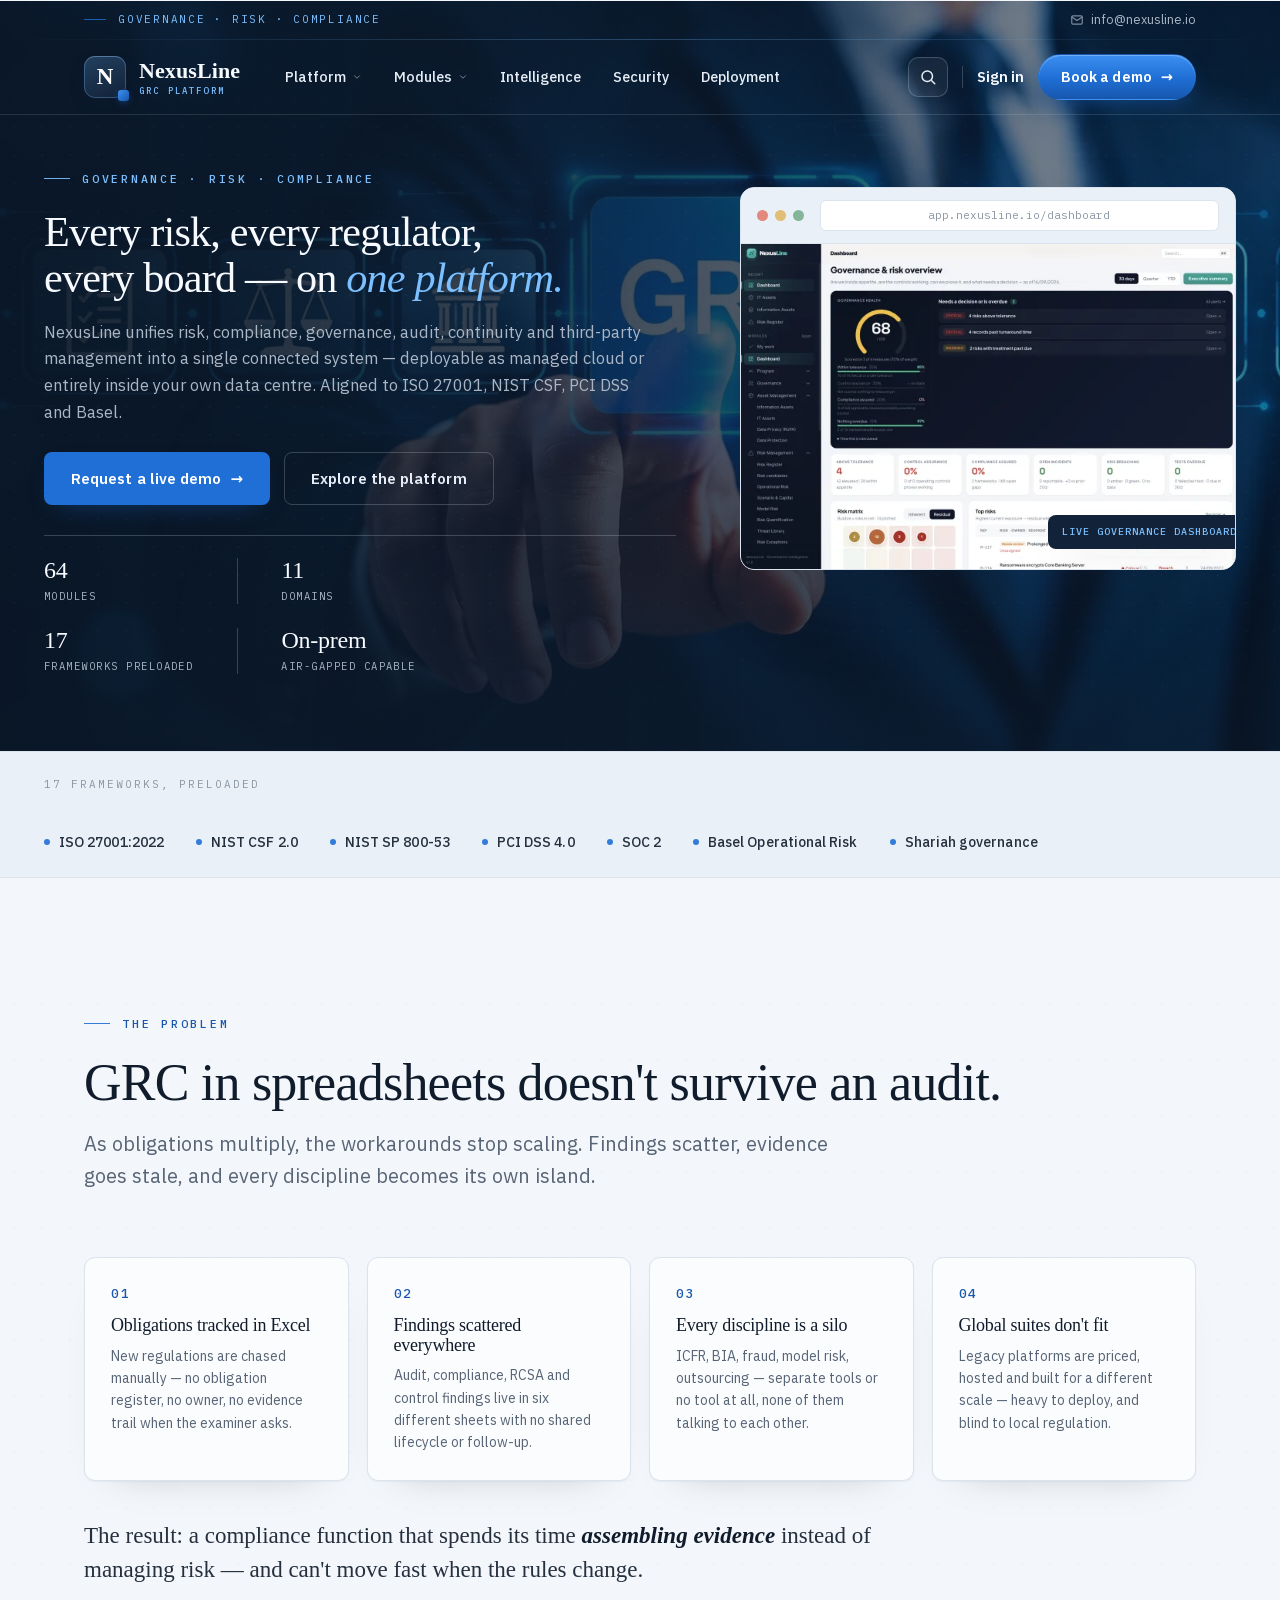
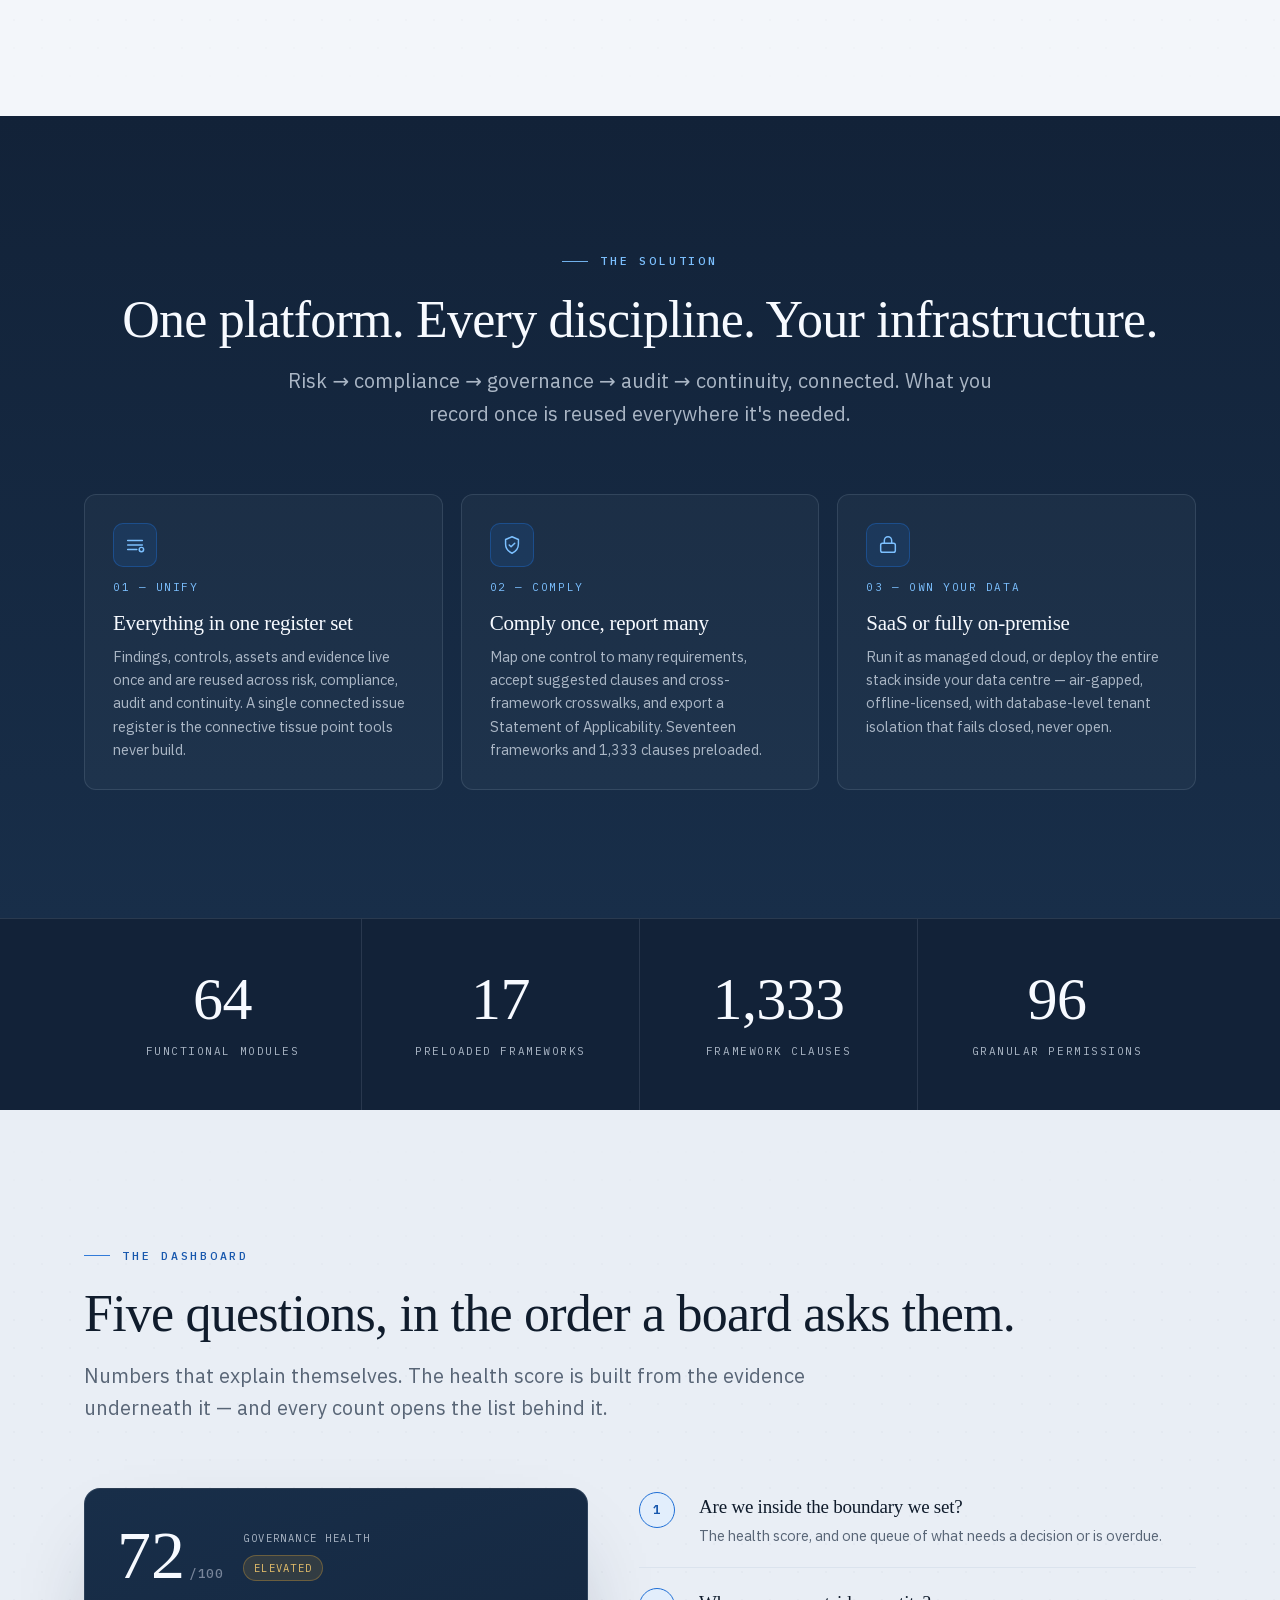
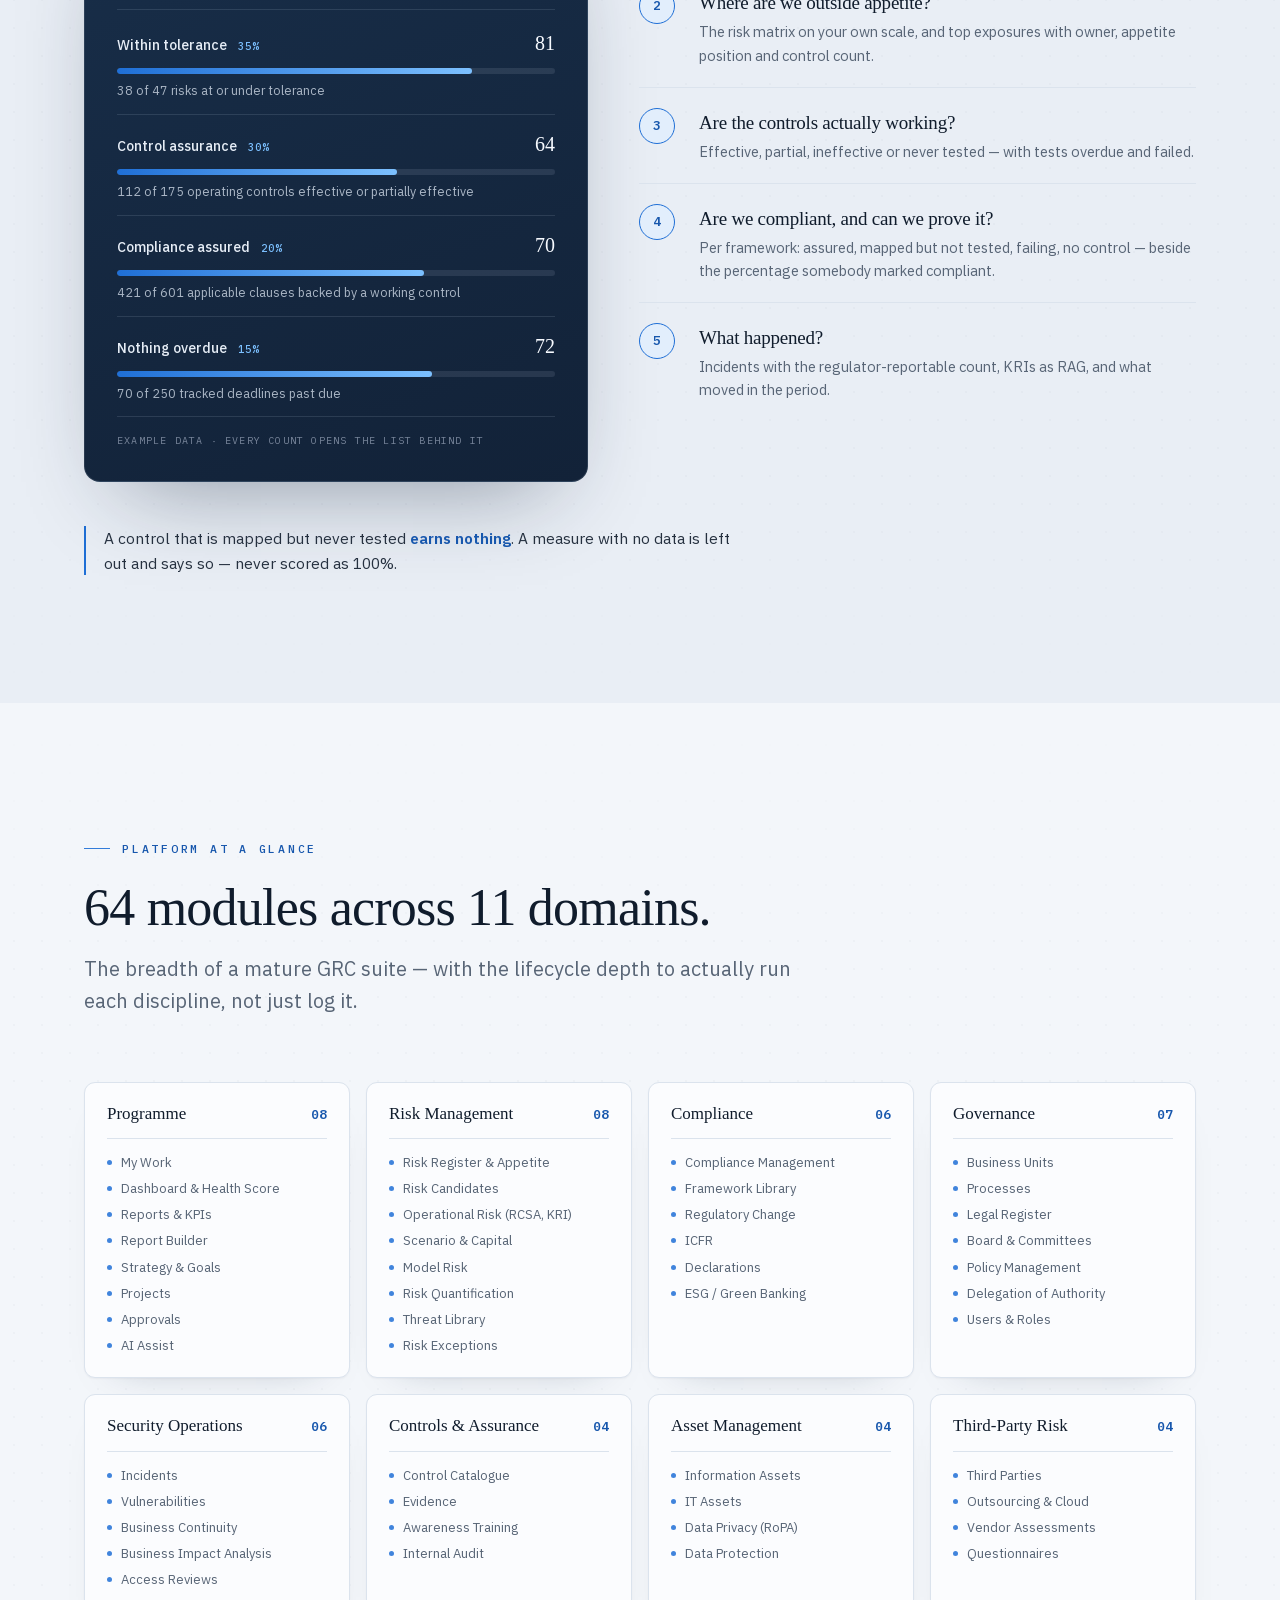
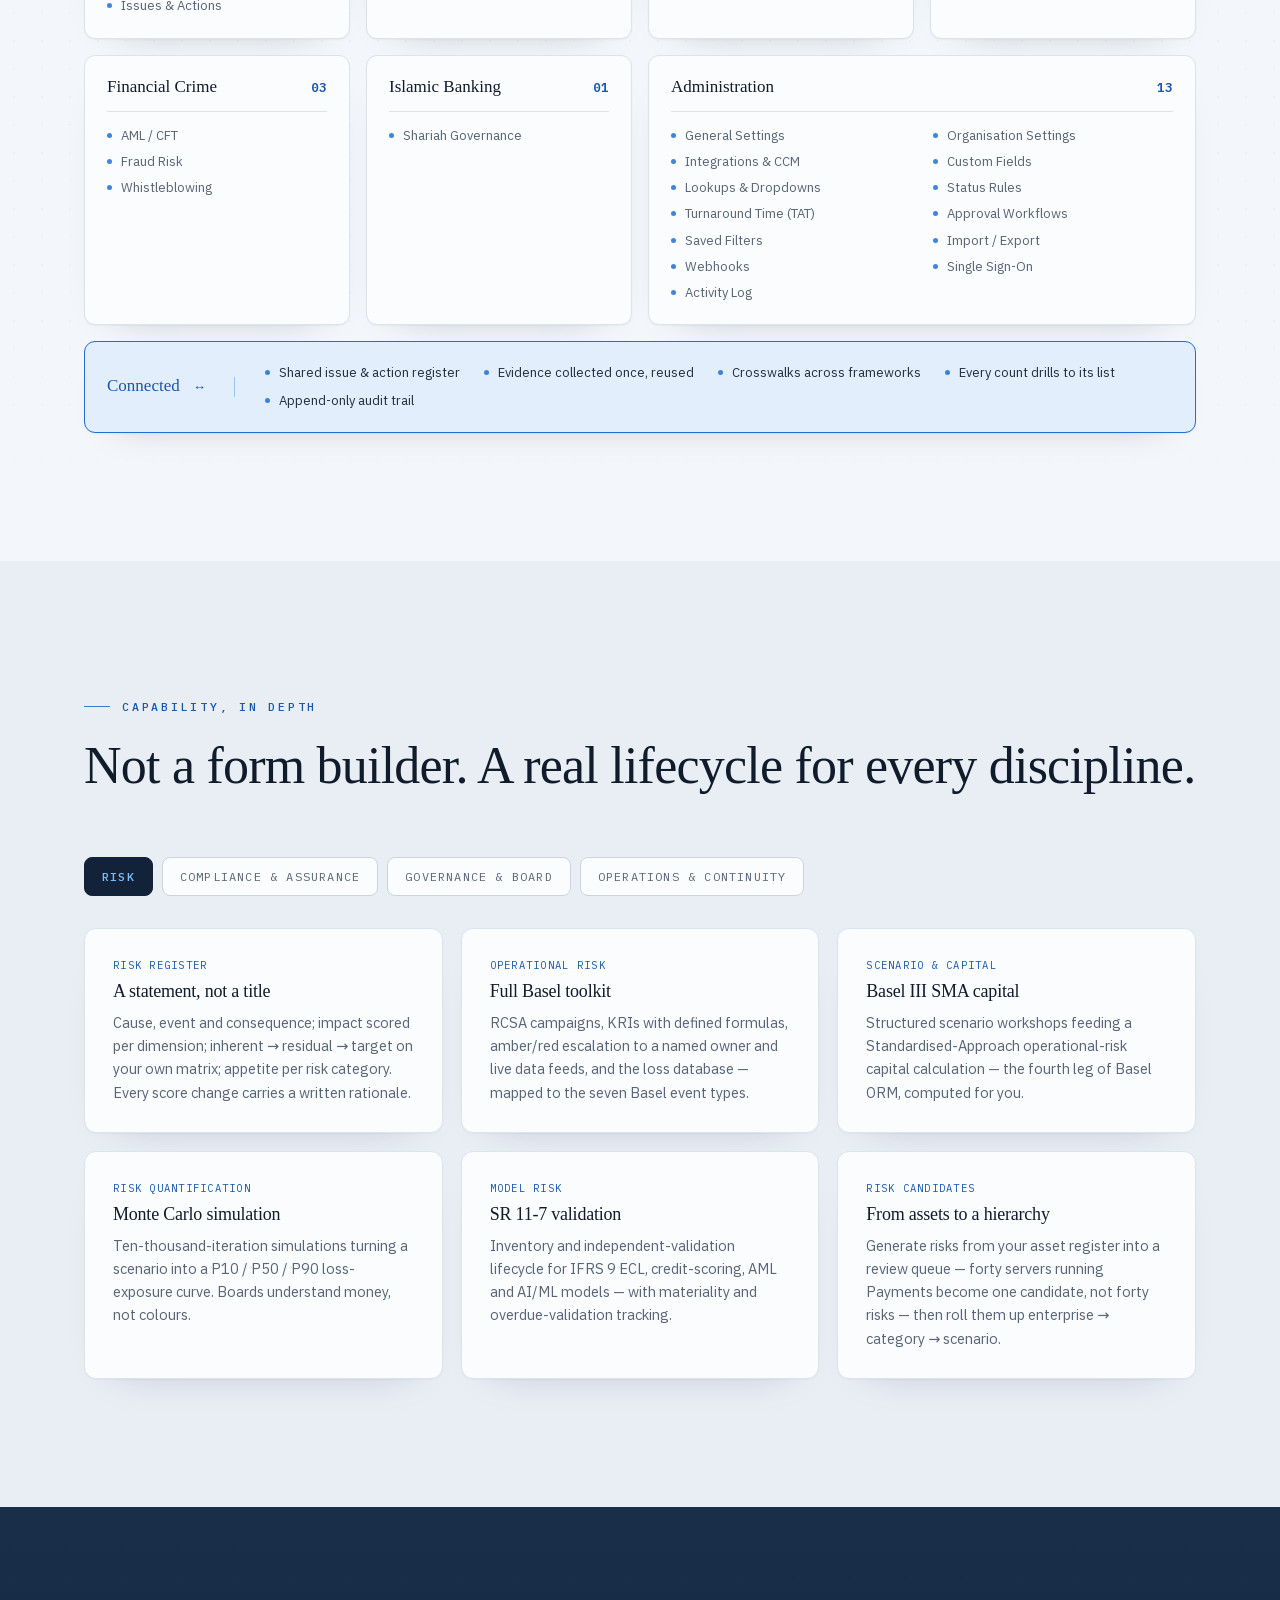
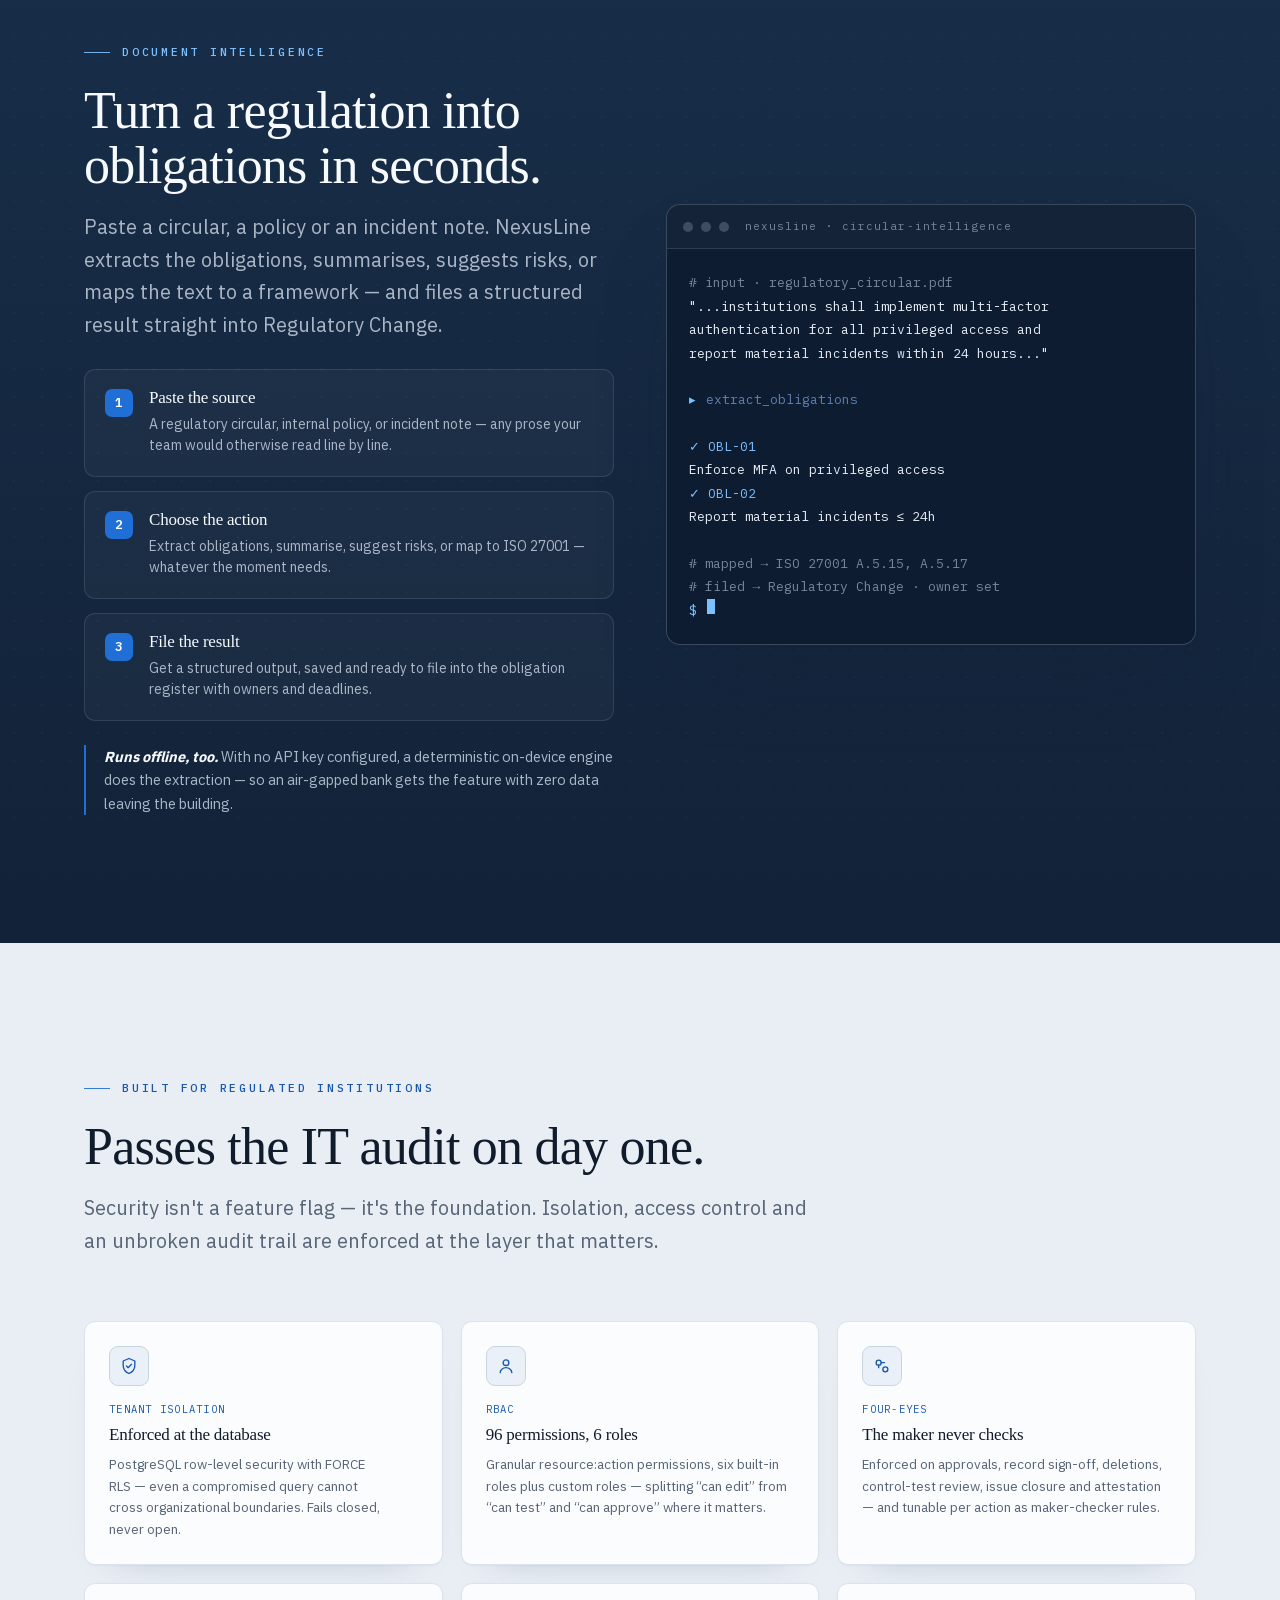
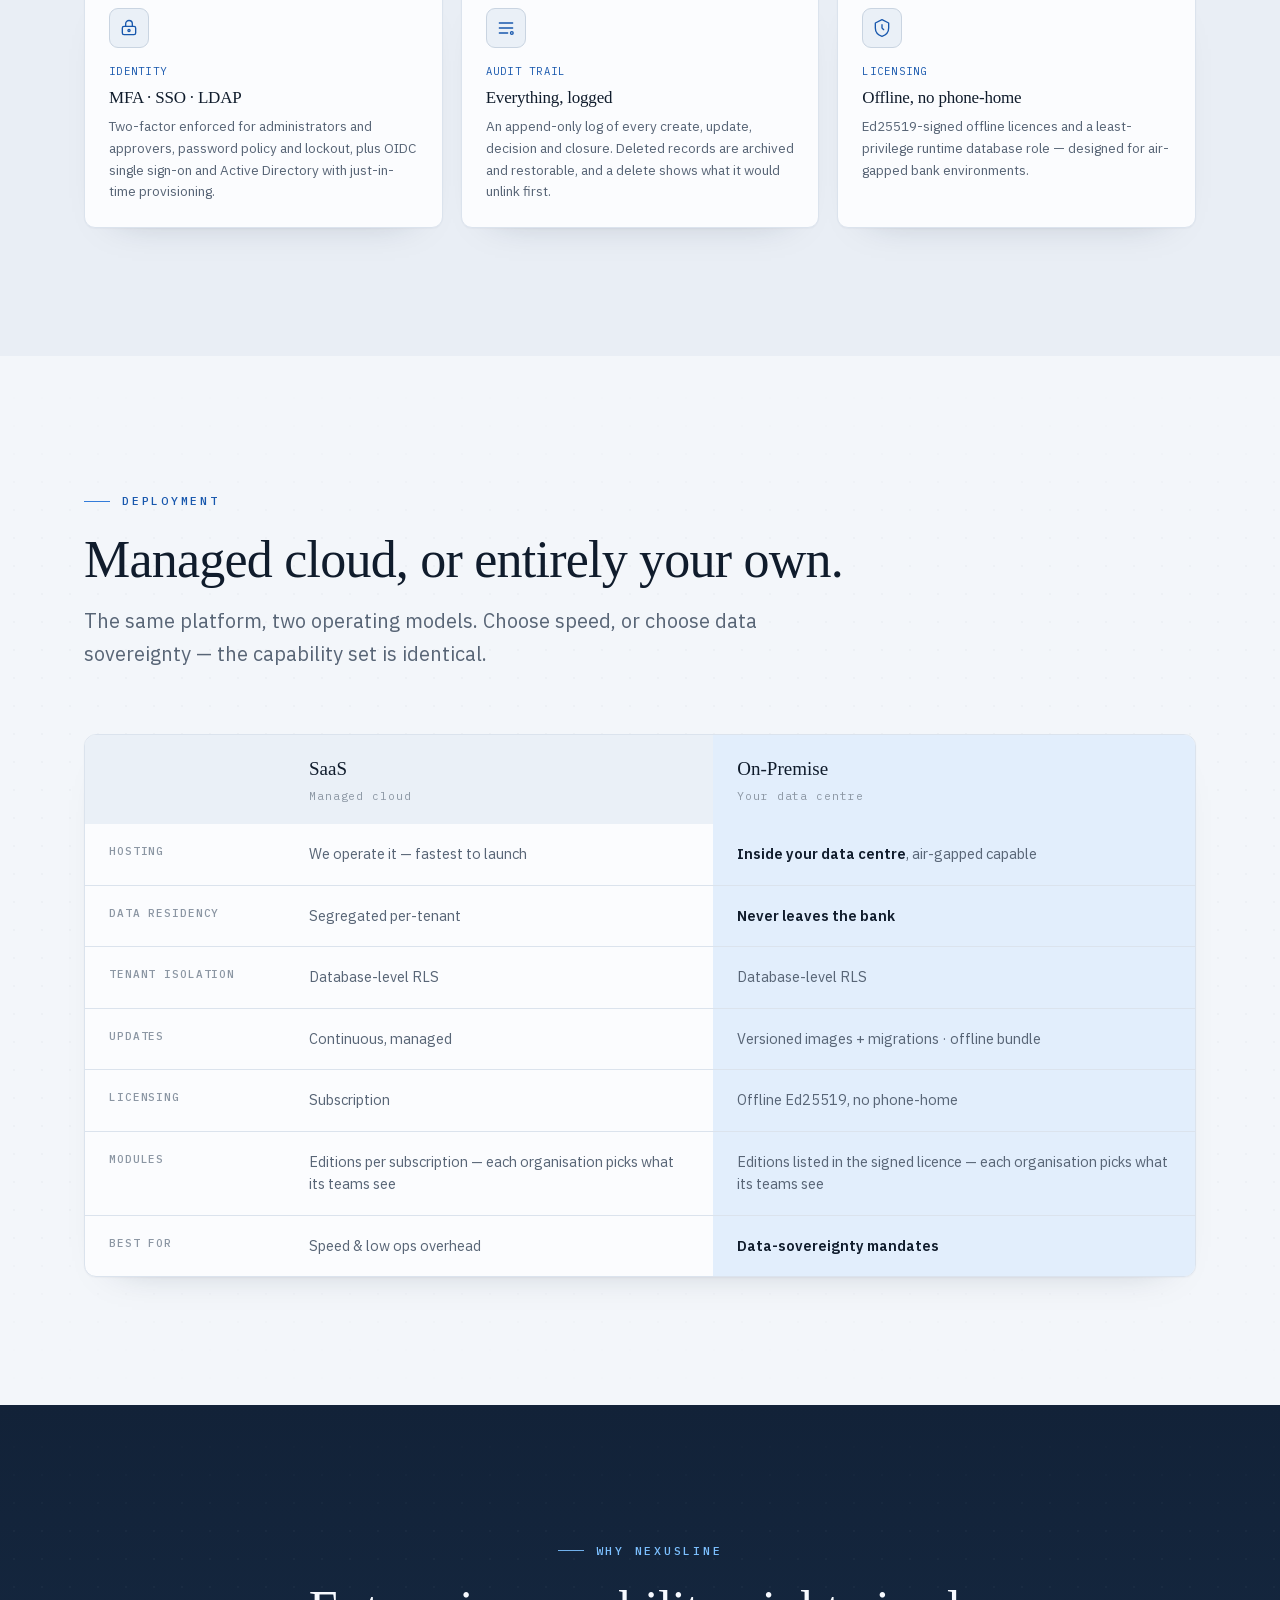
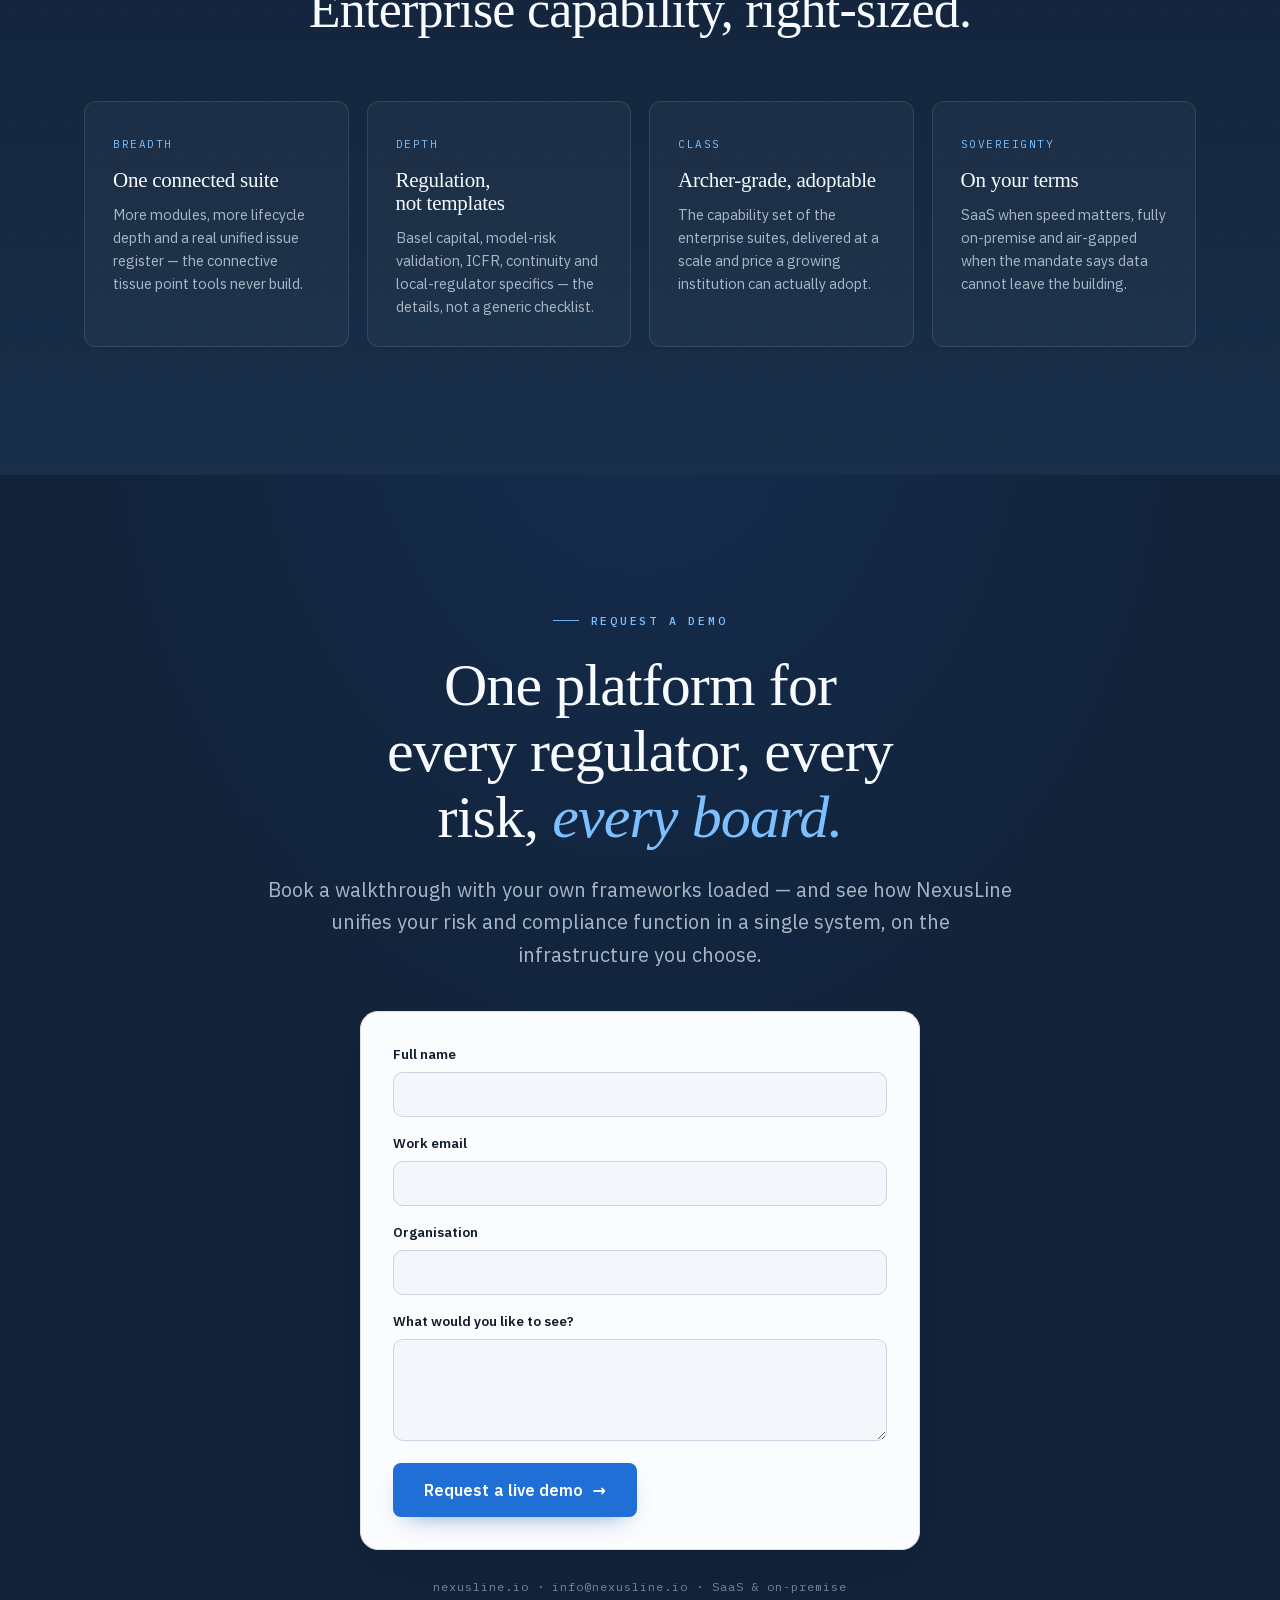
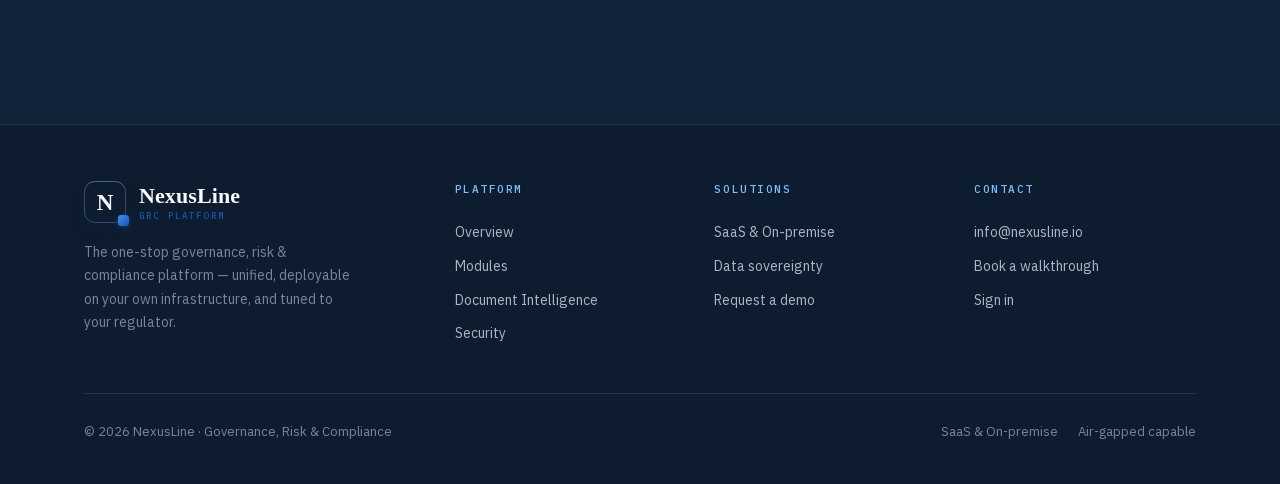
==== index.html @ 1fcc2ce3 "Performance: WebP hero images, eager-load the above-the-fold screenshot - dashboard screenshot: 640w" ====
<!DOCTYPE html>
<html lang="en">
<head>
  <meta charset="utf-8">
  <meta name="viewport" content="width=device-width, initial-scale=1">
  <title>NexusLine — Enterprise Governance, Risk & Compliance</title>
  <meta name="description" content="NexusLine unifies risk, compliance, governance, audit, continuity and third-party management in one connected system — managed cloud or fully on-premise.">
  <link rel="canonical" href="https://nexusline.io/">
  <meta name="robots" content="index, follow, max-image-preview:large">
  <meta name="theme-color" content="#122238">
  <meta name="author" content="NexusLine">

  <!-- Open Graph -->
  <meta property="og:type" content="website">
  <meta property="og:site_name" content="NexusLine">
  <meta property="og:title" content="NexusLine — Enterprise Governance, Risk & Compliance">
  <meta property="og:description" content="NexusLine unifies risk, compliance, governance, audit, continuity and third-party management in one connected system — managed cloud or fully on-premise.">
  <meta property="og:url" content="https://nexusline.io/">
  <meta property="og:image" content="https://nexusline.io/assets/img/og-image.jpg">
  <meta property="og:image:width" content="1200">
  <meta property="og:image:height" content="630">
  <meta property="og:image:type" content="image/jpeg">
  <meta property="og:image:alt" content="NexusLine governance &amp; risk dashboard">
  <meta property="og:locale" content="en">

  <!-- Twitter -->
  <meta name="twitter:card" content="summary_large_image">
  <meta name="twitter:title" content="NexusLine — Enterprise Governance, Risk & Compliance">
  <meta name="twitter:description" content="NexusLine unifies risk, compliance, governance, audit, continuity and third-party management in one connected system — managed cloud or fully on-premise.">
  <meta name="twitter:image" content="https://nexusline.io/assets/img/og-image.jpg">
  <meta name="twitter:image:alt" content="NexusLine governance &amp; risk dashboard">

  <!-- Icons / manifest -->
  <link rel="icon" href="/favicon.ico" sizes="32x32">
  <link rel="icon" href="/favicon.svg" type="image/svg+xml">
  <link rel="apple-touch-icon" href="/apple-touch-icon.png">
  <link rel="manifest" href="/site.webmanifest">

  <!-- Styles -->
  <link rel="stylesheet" href="/assets/css/fonts.css">
  <link rel="stylesheet" href="/assets/css/styles.css">

  <!-- Interactions -->
  <script src="/assets/js/main.js" defer></script>

  <script type="application/ld+json">
{
  "@context": "https://schema.org",
  "@graph": [
    {
      "@type": "Organization",
      "@id": "https://nexusline.io/#org",
      "name": "NexusLine",
      "url": "https://nexusline.io/",
      "email": "info@nexusline.io",
      "logo": "https://nexusline.io/assets/img/icon-512.png",
      "description": "Enterprise governance, risk & compliance platform — deployable as managed cloud or fully on-premise.",
      "areaServed": {
        "@type": "Country",
        "name": "Canada"
      },
      "contactPoint": {
        "@type": "ContactPoint",
        "email": "info@nexusline.io",
        "contactType": "sales"
      }
    },
    {
      "@type": "WebSite",
      "@id": "https://nexusline.io/#website",
      "url": "https://nexusline.io/",
      "name": "NexusLine",
      "publisher": {
        "@id": "https://nexusline.io/#org"
      },
      "inLanguage": "en"
    },
    {
      "@type": "WebPage",
      "@id": "https://nexusline.io/#webpage",
      "url": "https://nexusline.io/",
      "name": "NexusLine — Enterprise Governance, Risk & Compliance",
      "description": "NexusLine unifies risk, compliance, governance, audit, continuity and third-party management in one connected system — managed cloud or fully on-premise.",
      "isPartOf": {
        "@id": "https://nexusline.io/#website"
      },
      "inLanguage": "en"
    },
    {
      "@type": "BreadcrumbList",
      "itemListElement": [
        {
          "@type": "ListItem",
          "position": 1,
          "name": "Home",
          "item": "https://nexusline.io/"
        }
      ]
    },
    {
      "@type": "SoftwareApplication",
      "name": "NexusLine GRC Platform",
      "applicationCategory": "BusinessApplication",
      "operatingSystem": "Web, On-premise, Air-gapped",
      "description": "Unifies risk, compliance, governance, audit, continuity and third-party management. Aligned to ISO 27001, NIST CSF, PCI DSS, SOC 2 and Basel.",
      "publisher": {
        "@id": "https://nexusline.io/#org"
      }
    }
  ]
}
  </script>
</head>
<body data-page="" class="has-banner">
<a class="skip" href="#top">Skip to content</a>
  <!-- ==================== TOP UTILITY BAR ==================== -->
  <div class="topbar">
    <div class="wrap topbar-row">
      <span class="tb-tag">Governance · Risk · Compliance</span>
      <div class="tb-right">
        <a href="mailto:info@nexusline.io"><svg viewBox="0 0 24 24" fill="none" stroke="currentColor" stroke-width="2" aria-hidden="true"><rect x="3" y="5" width="18" height="14" rx="2"></rect><path d="M3 7l9 6 9-6" stroke-linecap="round" stroke-linejoin="round"></path></svg>info@nexusline.io</a>
      </div>
    </div>
  </div>

  <!-- ==================== PRIMARY NAV ==================== -->
  <header class="nav" id="nav">
    <div class="wrap nav-row">
      <a class="brand" href="/" aria-label="NexusLine — home">
        <span class="monogram" aria-hidden="true">N</span>
        <span class="wordmark">NexusLine<small>GRC PLATFORM</small></span>
      </a>
      <nav class="primary-nav" aria-label="Primary">
        <ul class="nav-links">
          <li class="nav-item">
            <a href="/platform">Platform <svg class="cr" viewBox="0 0 24 24" fill="none" stroke="currentColor" stroke-width="2.4" aria-hidden="true"><path d="M6 9l6 6 6-6" stroke-linecap="round" stroke-linejoin="round"></path></svg></a>
            <div class="nav-panel">
              <div class="panel-inner">
                <div class="panel-grid">
                  <a class="panel-link" href="/platform"><b>Platform overview</b><span>How risk, compliance, governance, audit &amp; continuity connect.</span></a>
                  <a class="panel-link" href="/modules"><b>64 modules</b><span>The full catalogue across eleven GRC domains.</span></a>
                  <a class="panel-link" href="/intelligence"><b>Document intelligence</b><span>Turn a regulation into mapped obligations in seconds.</span></a>
                  <a class="panel-link" href="/security"><b>Security &amp; audit</b><span>SSO, RBAC, append-only trail — passes day-one review.</span></a>
                </div>
                <div class="panel-foot">
                  <a href="/platform">Explore the full platform <span class="arr">&#8594;</span></a>
                  <span class="panel-note">11 Domains · 64 Modules</span>
                </div>
              </div>
            </div>
          </li>
          <li class="nav-item">
            <a href="/modules">Modules <svg class="cr" viewBox="0 0 24 24" fill="none" stroke="currentColor" stroke-width="2.4" aria-hidden="true"><path d="M6 9l6 6 6-6" stroke-linecap="round" stroke-linejoin="round"></path></svg></a>
            <div class="nav-panel">
              <div class="panel-inner">
                <div class="panel-grid">
                  <a class="panel-link" href="/modules#risk"><b>Risk</b><span>Register, operational, model risk, quantification.</span></a>
                  <a class="panel-link" href="/modules#compliance"><b>Compliance</b><span>Regulatory change, framework library, ICFR, declarations.</span></a>
                  <a class="panel-link" href="/modules#governance"><b>Governance</b><span>Policy, board &amp; committees, delegation of authority.</span></a>
                  <a class="panel-link" href="/modules#operations"><b>Security Operations</b><span>Incidents, vulnerabilities, continuity, impact analysis.</span></a>
                </div>
                <div class="panel-foot">
                  <a href="/modules">Browse all 64 modules <span class="arr">&#8594;</span></a>
                  <span class="panel-note">17 Frameworks preloaded</span>
                </div>
              </div>
            </div>
          </li>
          <li class="nav-item"><a href="/intelligence">Intelligence</a></li>
          <li class="nav-item"><a href="/security">Security</a></li>
          <li class="nav-item"><a href="/deployment">Deployment</a></li>
        </ul>
      </nav>
      <div class="nav-cta">
        <a class="nav-search" href="https://app.nexusline.io" aria-label="Sign in to the app"><svg viewBox="0 0 24 24" fill="none" stroke="currentColor" stroke-width="2" aria-hidden="true"><circle cx="11" cy="11" r="7"></circle><path d="M21 21l-4-4" stroke-linecap="round"></path></svg></a>
        <span class="nav-divider" aria-hidden="true"></span>
        <a class="nav-signin" href="https://app.nexusline.io">Sign in</a>
        <a class="btn btn-primary" href="/contact">Book a demo <span class="arr">&#8594;</span></a>
      </div>
      <button class="menu-btn" id="menuBtn" aria-label="Open menu" aria-expanded="false">
        <svg viewBox="0 0 24 24" fill="none" stroke="currentColor" stroke-width="2" aria-hidden="true"><path d="M4 7h16M4 12h16M4 17h16" stroke-linecap="round"></path></svg>
      </button>
    </div>
    <div class="mobile-menu" id="mobileMenu">
      <a href="/platform">Platform</a>
      <a href="/modules">Modules</a>
      <a href="/intelligence">Intelligence</a>
      <a href="/security">Security</a>
      <a href="/deployment">Deployment</a>
      <a href="https://app.nexusline.io">Sign in</a>
      <a class="btn btn-primary" href="/contact">Book a demo</a>
    </div>
  </header>
<main id="top">

<!-- ======================================================= HERO -->
<section class="hero hero-banner dark grain">
  <div class="wrap hero-inner">
    <div class="hero-grid">
      <div class="hero-copy">
        <span class="eyebrow reveal">Governance · Risk · Compliance</span>
        <h1 class="reveal d1">Every risk, every regulator, every board — on <span class="hl">one platform.</span></h1>
        <p class="lede reveal d2">NexusLine unifies risk, compliance, governance, audit, continuity and third-party management into a single connected system — deployable as managed cloud or entirely inside your own data centre. Aligned to ISO&nbsp;27001, NIST&nbsp;CSF, PCI&nbsp;DSS and Basel.</p>
        <div class="hero-cta reveal d3">
          <a class="btn btn-primary btn-lg" href="#demo">Request a live demo <span class="arr">→</span></a>
          <a class="btn btn-ghost btn-lg" href="#platform">Explore the platform</a>
        </div>
        <div class="hero-meta reveal d4">
          <div class="m"><b class="tnum">64</b><span>Modules</span></div>
          <div class="m"><b class="tnum">11</b><span>Domains</span></div>
          <div class="m"><b class="tnum">17</b><span>Frameworks preloaded</span></div>
          <div class="m"><b>On-prem</b><span>Air-gapped capable</span></div>
        </div>
      </div>

      <div class="hero-viz reveal d2">
        <div class="browser">
          <div class="browser-bar">
            <div class="browser-dots"><i></i><i></i><i></i></div>
            <div class="browser-url">app.nexusline.io/dashboard</div>
          </div>
          <picture>
            <source type="image/webp" srcset="/assets/img/dashboard-preview-640.webp 640w, /assets/img/dashboard-preview-1280.webp 1280w" sizes="(max-width: 1040px) min(520px, 100vw - 40px), 520px">
            <img class="browser-shot" src="/assets/img/dashboard-preview.png" alt="NexusLine governance &amp; risk dashboard — health score, needs-your-attention queue, risk matrix and compliance" width="2516" height="1652" fetchpriority="high" decoding="async">
          </picture>
          <span class="browser-badge">Live governance dashboard</span>
        </div>
      </div>
    </div>
  </div>
</section>

<!-- trust strip -->
<div class="trust">
  <div class="wrap trust-inner">
    <span class="trust-label">17 frameworks, preloaded</span>
    <div class="trust-items">
      <span>ISO 27001:2022</span>
      <span>NIST CSF 2.0</span>
      <span>NIST SP 800-53</span>
      <span>PCI DSS 4.0</span>
      <span>SOC 2</span>
      <span>Basel Operational Risk</span>
      <span>Shariah governance</span>
    </div>
  </div>
</div>

<!-- ======================================================= PROBLEM -->
<section class="sec-pad grain" id="problem">
  <div class="wrap">
    <div class="sec-head reveal">
      <span class="eyebrow">The problem</span>
      <h2 class="h-sec">GRC in spreadsheets doesn't survive an audit.</h2>
      <p class="lede" style="margin-top:18px;">As obligations multiply, the workarounds stop scaling. Findings scatter, evidence goes stale, and every discipline becomes its own island.</p>
    </div>
    <div class="grid g-4">
      <div class="prob-card reveal">
        <div class="n">01</div>
        <h3>Obligations tracked in Excel</h3>
        <p>New regulations are chased manually — no obligation register, no owner, no evidence trail when the examiner asks.</p>
      </div>
      <div class="prob-card reveal d1">
        <div class="n">02</div>
        <h3>Findings scattered everywhere</h3>
        <p>Audit, compliance, RCSA and control findings live in six different sheets with no shared lifecycle or follow-up.</p>
      </div>
      <div class="prob-card reveal d2">
        <div class="n">03</div>
        <h3>Every discipline is a silo</h3>
        <p>ICFR, BIA, fraud, model risk, outsourcing — separate tools or no tool at all, none of them talking to each other.</p>
      </div>
      <div class="prob-card reveal d3">
        <div class="n">04</div>
        <h3>Global suites don't fit</h3>
        <p>Legacy platforms are priced, hosted and built for a different scale — heavy to deploy, and blind to local regulation.</p>
      </div>
    </div>
    <p class="prob-foot reveal">The result: a compliance function that spends its time <b>assembling evidence</b> instead of managing risk — and can't move fast when the rules change.</p>
  </div>
</section>

<!-- ======================================================= SOLUTION (dark) -->
<section class="sec-pad dark" id="solution" style="background:linear-gradient(180deg, var(--ink), var(--ink-2));">
  <div class="wrap">
    <div class="sec-head center reveal">
      <span class="eyebrow center">The solution</span>
      <h2 class="h-sec">One platform. Every discipline. Your infrastructure.</h2>
      <p class="lede" style="margin-top:18px;">Risk → compliance → governance → audit → continuity, connected. What you record once is reused everywhere it's needed.</p>
    </div>
    <div class="grid g-3">
      <div class="card reveal">
        <div class="ico"><svg viewBox="0 0 24 24"><path d="M4 7h16M4 12h16M4 17h10" stroke-linecap="round"></path><circle cx="19" cy="17" r="2.4"></circle></svg></div>
        <span class="cnum">01 — UNIFY</span>
        <h3 class="lg">Everything in one register set</h3>
        <p>Findings, controls, assets and evidence live once and are reused across risk, compliance, audit and continuity. A single connected issue register is the connective tissue point tools never build.</p>
      </div>
      <div class="card reveal d1">
        <div class="ico"><svg viewBox="0 0 24 24"><path d="M9 12l2 2 4-4" stroke-linecap="round" stroke-linejoin="round"></path><path d="M12 3l7 3v5c0 4.4-3 8.2-7 10-4-1.8-7-5.6-7-10V6z" stroke-linejoin="round"></path></svg></div>
        <span class="cnum">02 — COMPLY</span>
        <h3 class="lg">Comply once, report many</h3>
        <p>Map one control to many requirements, accept suggested clauses and cross-framework crosswalks, and export a Statement of Applicability. Seventeen frameworks and 1,333 clauses preloaded.</p>
      </div>
      <div class="card reveal d2">
        <div class="ico"><svg viewBox="0 0 24 24"><rect x="4" y="10" width="16" height="10" rx="2"></rect><path d="M8 10V7a4 4 0 018 0v3" stroke-linecap="round"></path></svg></div>
        <span class="cnum">03 — OWN YOUR DATA</span>
        <h3 class="lg">SaaS or fully on-premise</h3>
        <p>Run it as managed cloud, or deploy the entire stack inside your data centre — air-gapped, offline-licensed, with database-level tenant isolation that fails closed, never open.</p>
      </div>
    </div>
  </div>
</section>

<!-- ======================================================= STAT BAND (dark) -->
<div class="statband dark" id="platform">
  <div class="wrap">
    <div class="stat-grid">
      <div class="stat reveal"><b class="tnum" data-count="64">64</b><span>Functional modules</span></div>
      <div class="stat reveal d1"><b class="tnum" data-count="17">17</b><span>Preloaded frameworks</span></div>
      <div class="stat reveal d2"><b class="tnum" data-count="1333">1,333</b><span>Framework clauses</span></div>
      <div class="stat reveal d3"><b class="tnum" data-count="96">96</b><span>Granular permissions</span></div>
    </div>
  </div>
</div>

<!-- ======================================================= DASHBOARD -->
<section class="sec-pad grain" id="dashboard" style="background:var(--paper-2);">
  <div class="wrap">
    <div class="sec-head reveal">
      <span class="eyebrow">The dashboard</span>
      <h2 class="h-sec">Five questions, in the order a board asks them.</h2>
      <p class="lede" style="margin-top:18px;">Numbers that explain themselves. The health score is built from the evidence underneath it — and every count opens the list behind it.</p>
    </div>
    <div class="dash-wrap">
      <div class="health reveal">
        <div class="health-top">
          <div class="health-score tnum">72<small>/100</small></div>
          <div>
            <span class="health-label">Governance health</span>
            <span class="health-badge">Elevated</span>
          </div>
        </div>
        <div class="hrow">
          <div class="hrow-head"><span>Within tolerance <em>35%</em></span><b class="tnum">81</b></div>
          <div class="hbar"><i style="width:81%"></i></div>
          <p>38 of 47 risks at or under tolerance</p>
        </div>
        <div class="hrow">
          <div class="hrow-head"><span>Control assurance <em>30%</em></span><b class="tnum">64</b></div>
          <div class="hbar"><i style="width:64%"></i></div>
          <p>112 of 175 operating controls effective or partially effective</p>
        </div>
        <div class="hrow">
          <div class="hrow-head"><span>Compliance assured <em>20%</em></span><b class="tnum">70</b></div>
          <div class="hbar"><i style="width:70%"></i></div>
          <p>421 of 601 applicable clauses backed by a working control</p>
        </div>
        <div class="hrow">
          <div class="hrow-head"><span>Nothing overdue <em>15%</em></span><b class="tnum">72</b></div>
          <div class="hbar"><i style="width:72%"></i></div>
          <p>70 of 250 tracked deadlines past due</p>
        </div>
        <p class="health-foot">Example data · every count opens the list behind it</p>
      </div>
      <ol class="dash-qs">
        <li class="dash-q reveal"><span class="s">1</span><div><h3>Are we inside the boundary we set?</h3><p>The health score, and one queue of what needs a decision or is overdue.</p></div></li>
        <li class="dash-q reveal d1"><span class="s">2</span><div><h3>Where are we outside appetite?</h3><p>The risk matrix on your own scale, and top exposures with owner, appetite position and control count.</p></div></li>
        <li class="dash-q reveal d2"><span class="s">3</span><div><h3>Are the controls actually working?</h3><p>Effective, partial, ineffective or never tested — with tests overdue and failed.</p></div></li>
        <li class="dash-q reveal d3"><span class="s">4</span><div><h3>Are we compliant, and can we prove it?</h3><p>Per framework: assured, mapped but not tested, failing, no control — beside the percentage somebody marked compliant.</p></div></li>
        <li class="dash-q reveal d4"><span class="s">5</span><div><h3>What happened?</h3><p>Incidents with the regulator-reportable count, KRIs as RAG, and what moved in the period.</p></div></li>
      </ol>
    </div>
    <p class="dash-note reveal">A control that is mapped but never tested <b>earns nothing</b>. A measure with no data is left out and says so — never scored as 100%.</p>
  </div>
</section>

<!-- ======================================================= MODULE MAP -->
<section class="sec-pad grain" id="modules">
  <div class="wrap">
    <div class="sec-head reveal">
      <span class="eyebrow">Platform at a glance</span>
      <h2 class="h-sec">64 modules across 11 domains.</h2>
      <p class="lede" style="margin-top:18px;">The breadth of a mature GRC suite — with the lifecycle depth to actually run each discipline, not just log it.</p>
    </div>
    <div class="domain-map">
      <div class="dom reveal">
        <div class="dom-head"><h3>Programme</h3><span class="ct">08</span></div>
        <ul><li>My Work</li><li>Dashboard &amp; Health Score</li><li>Reports &amp; KPIs</li><li>Report Builder</li><li>Strategy &amp; Goals</li><li>Projects</li><li>Approvals</li><li>AI Assist</li></ul>
      </div>
      <div class="dom reveal d1">
        <div class="dom-head"><h3>Risk Management</h3><span class="ct">08</span></div>
        <ul><li>Risk Register &amp; Appetite</li><li>Risk Candidates</li><li>Operational Risk (RCSA, KRI)</li><li>Scenario &amp; Capital</li><li>Model Risk</li><li>Risk Quantification</li><li>Threat Library</li><li>Risk Exceptions</li></ul>
      </div>
      <div class="dom reveal d2">
        <div class="dom-head"><h3>Compliance</h3><span class="ct">06</span></div>
        <ul><li>Compliance Management</li><li>Framework Library</li><li>Regulatory Change</li><li>ICFR</li><li>Declarations</li><li>ESG / Green Banking</li></ul>
      </div>
      <div class="dom reveal d3">
        <div class="dom-head"><h3>Governance</h3><span class="ct">07</span></div>
        <ul><li>Business Units</li><li>Processes</li><li>Legal Register</li><li>Board &amp; Committees</li><li>Policy Management</li><li>Delegation of Authority</li><li>Users &amp; Roles</li></ul>
      </div>
      <div class="dom reveal">
        <div class="dom-head"><h3>Security Operations</h3><span class="ct">06</span></div>
        <ul><li>Incidents</li><li>Vulnerabilities</li><li>Business Continuity</li><li>Business Impact Analysis</li><li>Access Reviews</li><li>Issues &amp; Actions</li></ul>
      </div>
      <div class="dom reveal d1">
        <div class="dom-head"><h3>Controls &amp; Assurance</h3><span class="ct">04</span></div>
        <ul><li>Control Catalogue</li><li>Evidence</li><li>Awareness Training</li><li>Internal Audit</li></ul>
      </div>
      <div class="dom reveal d2">
        <div class="dom-head"><h3>Asset Management</h3><span class="ct">04</span></div>
        <ul><li>Information Assets</li><li>IT Assets</li><li>Data Privacy (RoPA)</li><li>Data Protection</li></ul>
      </div>
      <div class="dom reveal d3">
        <div class="dom-head"><h3>Third-Party Risk</h3><span class="ct">04</span></div>
        <ul><li>Third Parties</li><li>Outsourcing &amp; Cloud</li><li>Vendor Assessments</li><li>Questionnaires</li></ul>
      </div>
      <div class="dom reveal">
        <div class="dom-head"><h3>Financial Crime</h3><span class="ct">03</span></div>
        <ul><li>AML / CFT</li><li>Fraud Risk</li><li>Whistleblowing</li></ul>
      </div>
      <div class="dom reveal d1">
        <div class="dom-head"><h3>Islamic Banking</h3><span class="ct">01</span></div>
        <ul><li>Shariah Governance</li></ul>
      </div>
      <div class="dom wide reveal d2">
        <div class="dom-head"><h3>Administration</h3><span class="ct">13</span></div>
        <ul><li>General Settings</li><li>Organisation Settings</li><li>Integrations &amp; CCM</li><li>Custom Fields</li><li>Lookups &amp; Dropdowns</li><li>Status Rules</li><li>Turnaround Time (TAT)</li><li>Approval Workflows</li><li>Saved Filters</li><li>Import / Export</li><li>Webhooks</li><li>Single Sign-On</li><li>Activity Log</li></ul>
      </div>
      <div class="dom connected full reveal">
        <div class="dom-head"><h3>Connected</h3><span class="ct">↔</span></div>
        <ul>
          <li>Shared issue &amp; action register</li>
          <li>Evidence collected once, reused</li>
          <li>Crosswalks across frameworks</li>
          <li>Every count drills to its list</li>
          <li>Append-only audit trail</li>
        </ul>
      </div>
    </div>
  </div>
</section>

<!-- ======================================================= DOMAIN DEEP DIVE (tabs) -->
<section class="sec-pad" id="capabilities" style="background:var(--paper-2);">
  <div class="wrap">
    <div class="sec-head reveal">
      <span class="eyebrow">Capability, in depth</span>
      <h2 class="h-sec">Not a form builder. A real lifecycle for every discipline.</h2>
    </div>
    <div class="tabs reveal" role="tablist" aria-label="Capability domains">
      <button class="tab on" data-tab="risk" role="tab" aria-selected="true">Risk</button>
      <button class="tab" data-tab="compliance" role="tab" aria-selected="false">Compliance &amp; Assurance</button>
      <button class="tab" data-tab="governance" role="tab" aria-selected="false">Governance &amp; Board</button>
      <button class="tab" data-tab="operations" role="tab" aria-selected="false">Operations &amp; Continuity</button>
    </div>

    <div class="tabpanel on" id="tab-risk" role="tabpanel">
      <div class="grid g-3">
        <div class="card"><span class="tagk">Risk Register</span><h3>A statement, not a title</h3><p>Cause, event and consequence; impact scored per dimension; inherent → residual → target on your own matrix; appetite per risk category. Every score change carries a written rationale.</p></div>
        <div class="card"><span class="tagk">Operational Risk</span><h3>Full Basel toolkit</h3><p>RCSA campaigns, KRIs with defined formulas, amber/red escalation to a named owner and live data feeds, and the loss database — mapped to the seven Basel event types.</p></div>
        <div class="card"><span class="tagk">Scenario &amp; Capital</span><h3>Basel III SMA capital</h3><p>Structured scenario workshops feeding a Standardised-Approach operational-risk capital calculation — the fourth leg of Basel ORM, computed for you.</p></div>
        <div class="card"><span class="tagk">Risk Quantification</span><h3>Monte Carlo simulation</h3><p>Ten-thousand-iteration simulations turning a scenario into a P10 / P50 / P90 loss-exposure curve. Boards understand money, not colours.</p></div>
        <div class="card"><span class="tagk">Model Risk</span><h3>SR 11-7 validation</h3><p>Inventory and independent-validation lifecycle for IFRS 9 ECL, credit-scoring, AML and AI/ML models — with materiality and overdue-validation tracking.</p></div>
        <div class="card"><span class="tagk">Risk Candidates</span><h3>From assets to a hierarchy</h3><p>Generate risks from your asset register into a review queue — forty servers running Payments become one candidate, not forty risks — then roll them up enterprise → category → scenario.</p></div>
      </div>
    </div>

    <div class="tabpanel" id="tab-compliance" role="tabpanel">
      <div class="grid g-3">
        <div class="card"><span class="tagk">Framework Library</span><h3>Seventeen standards, one click</h3><p>ISO 27001, NIST CSF 2.0 and SP 800-53, PCI DSS 4.0, SOC 2, Basel, Shariah and four SBP packs — 1,333 clauses, and control frameworks bring their controls with them.</p></div>
        <div class="card"><span class="tagk">Compliance</span><h3>Map once, prove everywhere</h3><p>Suggested clauses for the controls you wrote, crosswalk suggestions between frameworks, and a Statement of Applicability exported to XLSX or PDF.</p></div>
        <div class="card"><span class="tagk">ICFR</span><h3>The annual cycle</h3><p>Process universe → risk-control matrix → design &amp; operating tests → deficiency evaluation, from simple deficiency to material weakness.</p></div>
        <div class="card"><span class="tagk">Internal Audit</span><h3>Universe to follow-up</h3><p>Risk-based audit universe, engagements, working-paper procedures and findings — tracked enterprise-wide until every one is closed.</p></div>
        <div class="card"><span class="tagk">Control Testing</span><h3>Tested, reviewed, proven</h3><p>A workpaper per test — period, sample, exceptions, conclusion, evidence — approved by a second person before it moves effectiveness. A failed test opens an issue by itself.</p></div>
        <div class="card"><span class="tagk">Continuous Monitoring</span><h3>Your tools feed the proof</h3><p>SIEMs, identity platforms and scripts post control-check results; each lands as evidence and a test run, and a failure raises an alert — never a rating on its own.</p></div>
      </div>
    </div>

    <div class="tabpanel" id="tab-governance" role="tabpanel">
      <div class="grid g-3">
        <div class="card"><span class="tagk">Policy Management</span><h3>Draft to acknowledgment</h3><p>Draft, review, approve, publish — four-eyes at each step — with the approving committee, periodic reviews and acknowledgement tracked by role.</p></div>
        <div class="card"><span class="tagk">Board &amp; Committees</span><h3>Meetings to board packs</h3><p>Committees, meetings and decisions — and a board pack (PDF and spreadsheet) generated from the live register, automatically before each meeting.</p></div>
        <div class="card"><span class="tagk">Whistleblowing</span><h3>Confidential intake</h3><p>Anonymous disclosure intake with tokenised case references, triage and investigation case files through to a substantiated outcome.</p></div>
        <div class="card"><span class="tagk">Declarations</span><h3>Conflicts &amp; conduct</h3><p>Periodic conflict-of-interest, gifts, personal-account-dealing and outside-employment declaration campaigns with reviewer sign-off.</p></div>
        <div class="card"><span class="tagk">Delegation of Authority</span><h3>Authority matrix</h3><p>A documented delegation-of-authority matrix and dual-control rules — who may approve what, by role and amount band.</p></div>
        <div class="card"><span class="tagk">ESG</span><h3>Green Banking</h3><p>Green Banking Guideline tracking and environmental risk ratings for credit and vendor exposures.</p></div>
      </div>
    </div>

    <div class="tabpanel" id="tab-operations" role="tabpanel">
      <div class="grid g-3">
        <div class="card"><span class="tagk">Incidents</span><h3>Detection to closure</h3><p>Severity, a minute-level timeline, MTTD/MTTR and links to the risks, assets and controls involved — with the regulator’s notification deadline counting down.</p></div>
        <div class="card"><span class="tagk">Business Continuity</span><h3>Plans &amp; exercises</h3><p>Continuity plans with a recurring exercise calendar and tested recovery strategies — sign-off tracked, never assumed.</p></div>
        <div class="card"><span class="tagk">Business Impact Analysis</span><h3>RTO / RPO / MTPD</h3><p>Structured BIA capturing recovery objectives and single points of failure, feeding directly into continuity plans.</p></div>
        <div class="card"><span class="tagk">Issues &amp; Actions</span><h3>One CAPA register</h3><p>Every finding from every module lands in one shared issue register with owners, due dates and a common lifecycle to closure.</p></div>
        <div class="card"><span class="tagk">Vulnerabilities</span><h3>Findings to patch</h3><p>Scanner findings with severity-driven remediation SLAs (critical in 7 days) and a patch-deployment pipeline through to deployed.</p></div>
        <div class="card"><span class="tagk">Approvals</span><h3>Enforced four-eyes</h3><p>Maker-checker where the requester can never approve their own request, each checker votes once, and every rejection carries a reason — decided in the app or from the inbox.</p></div>
      </div>
    </div>
  </div>
</section>

<!-- ======================================================= INTELLIGENCE (dark) -->
<section class="sec-pad grain dark" id="intelligence" style="background:linear-gradient(180deg, var(--ink-2), var(--ink));">
  <div class="wrap">
    <div class="ai-wrap">
      <div class="reveal">
        <span class="eyebrow">Document intelligence</span>
        <h2 class="h-sec">Turn a regulation into obligations in seconds.</h2>
        <p class="lede" style="margin:18px 0 28px;">Paste a circular, a policy or an incident note. NexusLine extracts the obligations, summarises, suggests risks, or maps the text to a framework — and files a structured result straight into Regulatory Change.</p>
        <div class="ai-steps">
          <div class="ai-step"><span class="s">1</span><div><h3>Paste the source</h3><p>A regulatory circular, internal policy, or incident note — any prose your team would otherwise read line by line.</p></div></div>
          <div class="ai-step"><span class="s">2</span><div><h3>Choose the action</h3><p>Extract obligations, summarise, suggest risks, or map to ISO 27001 — whatever the moment needs.</p></div></div>
          <div class="ai-step"><span class="s">3</span><div><h3>File the result</h3><p>Get a structured output, saved and ready to file into the obligation register with owners and deadlines.</p></div></div>
        </div>
        <p class="ai-note reveal"><b>Runs offline, too.</b> With no API key configured, a deterministic on-device engine does the extraction — so an air-gapped bank gets the feature with zero data leaving the building.</p>
      </div>
      <div class="reveal d1">
        <div class="ai-term" aria-hidden="true">
          <div class="ai-term-bar"><span class="d"></span><span class="d"></span><span class="d"></span><span class="t">nexusline · circular-intelligence</span></div>
          <div class="ai-term-body">
            <div class="cmt"># input · regulatory_circular.pdf</div>
            <div class="in">"...institutions shall implement multi-factor</div>
            <div class="in">authentication for all privileged access and</div>
            <div class="in">report material incidents within 24 hours..."</div>
            <br>
            <div class="row"><span class="ok">▸</span><span class="kw">extract_obligations</span></div>
            <br>
            <div class="ok">✓ OBL-01</div><div class="in">Enforce MFA on privileged access</div>
            <div class="ok">✓ OBL-02</div><div class="in">Report material incidents ≤ 24h</div>
            <br>
            <div class="cmt"># mapped → ISO 27001 A.5.15, A.5.17</div>
            <div class="cmt"># filed → Regulatory Change · owner set</div>
            <div class="row"><span class="ok">$</span><span class="caret"></span></div>
          </div>
        </div>
      </div>
    </div>
  </div>
</section>

<!-- ======================================================= SECURITY (light) -->
<section class="sec-pad" id="security" style="background:var(--paper-2);">
  <div class="wrap">
    <div class="sec-head reveal">
      <span class="eyebrow">Built for regulated institutions</span>
      <h2 class="h-sec">Passes the IT audit on day one.</h2>
      <p class="lede" style="margin-top:18px;">Security isn't a feature flag — it's the foundation. Isolation, access control and an unbroken audit trail are enforced at the layer that matters.</p>
    </div>
    <div class="grid g-3">
      <div class="sec-item reveal">
        <div class="ico"><svg viewBox="0 0 24 24"><path d="M12 3l7 3v5c0 4.4-3 8.2-7 10-4-1.8-7-5.6-7-10V6z" stroke-linejoin="round"></path><path d="M9 12l2 2 4-4" stroke-linecap="round" stroke-linejoin="round"></path></svg></div>
        <span class="tagk">Tenant isolation</span><h3>Enforced at the database</h3>
        <p>PostgreSQL row-level security with FORCE RLS — even a compromised query cannot cross organizational boundaries. Fails closed, never open.</p>
      </div>
      <div class="sec-item reveal d1">
        <div class="ico"><svg viewBox="0 0 24 24"><circle cx="12" cy="8" r="3.4"></circle><path d="M5 20c0-3.3 3.1-6 7-6s7 2.7 7 6" stroke-linecap="round"></path></svg></div>
        <span class="tagk">RBAC</span><h3>96 permissions, 6 roles</h3>
        <p>Granular resource:action permissions, six built-in roles plus custom roles — splitting “can edit” from “can test” and “can approve” where it matters.</p>
      </div>
      <div class="sec-item reveal d2">
        <div class="ico"><svg viewBox="0 0 24 24"><circle cx="8" cy="8" r="3"></circle><circle cx="16" cy="16" r="3"></circle><path d="M11 8h4M8 11v3" stroke-linecap="round"></path></svg></div>
        <span class="tagk">Four-eyes</span><h3>The maker never checks</h3>
        <p>Enforced on approvals, record sign-off, deletions, control-test review, issue closure and attestation — and tunable per action as maker-checker rules.</p>
      </div>
      <div class="sec-item reveal">
        <div class="ico"><svg viewBox="0 0 24 24"><rect x="4" y="10" width="16" height="10" rx="2"></rect><path d="M8 10V7a4 4 0 018 0v3" stroke-linecap="round"></path><circle cx="12" cy="15" r="1.3"></circle></svg></div>
        <span class="tagk">Identity</span><h3>MFA · SSO · LDAP</h3>
        <p>Two-factor enforced for administrators and approvers, password policy and lockout, plus OIDC single sign-on and Active Directory with just-in-time provisioning.</p>
      </div>
      <div class="sec-item reveal d1">
        <div class="ico"><svg viewBox="0 0 24 24"><path d="M4 6h16M4 12h16M4 18h10" stroke-linecap="round"></path><circle cx="19" cy="18" r="1.6"></circle></svg></div>
        <span class="tagk">Audit trail</span><h3>Everything, logged</h3>
        <p>An append-only log of every create, update, decision and closure. Deleted records are archived and restorable, and a delete shows what it would unlink first.</p>
      </div>
      <div class="sec-item reveal d2">
        <div class="ico"><svg viewBox="0 0 24 24"><path d="M12 2l8 4v6c0 5-3.5 8.5-8 10-4.5-1.5-8-5-8-10V6z" stroke-linejoin="round"></path><path d="M12 8v4l2 2" stroke-linecap="round"></path></svg></div>
        <span class="tagk">Licensing</span><h3>Offline, no phone-home</h3>
        <p>Ed25519-signed offline licences and a least-privilege runtime database role — designed for air-gapped bank environments.</p>
      </div>
    </div>
  </div>
</section>

<!-- ======================================================= DEPLOYMENT -->
<section class="sec-pad grain" id="deployment">
  <div class="wrap">
    <div class="sec-head reveal">
      <span class="eyebrow">Deployment</span>
      <h2 class="h-sec">Managed cloud, or entirely your own.</h2>
      <p class="lede" style="margin-top:18px;">The same platform, two operating models. Choose speed, or choose data sovereignty — the capability set is identical.</p>
    </div>
    <div class="deploy-tbl reveal">
      <div class="deploy-scroll">
        <table class="deploy">
          <thead>
            <tr>
              <th class="rowh"></th>
              <th>SaaS<span class="sub">Managed cloud</span></th>
              <th class="col-onprem">On-Premise<span class="sub">Your data centre</span></th>
            </tr>
          </thead>
          <tbody>
            <tr><th class="rowh">Hosting</th><td>We operate it — fastest to launch</td><td class="col-onprem"><b>Inside your data centre</b>, air-gapped capable</td></tr>
            <tr><th class="rowh">Data residency</th><td>Segregated per-tenant</td><td class="col-onprem"><b>Never leaves the bank</b></td></tr>
            <tr><th class="rowh">Tenant isolation</th><td>Database-level RLS</td><td class="col-onprem">Database-level RLS</td></tr>
            <tr><th class="rowh">Updates</th><td>Continuous, managed</td><td class="col-onprem">Versioned images + migrations · offline bundle</td></tr>
            <tr><th class="rowh">Licensing</th><td>Subscription</td><td class="col-onprem">Offline Ed25519, no phone-home</td></tr>
            <tr><th class="rowh">Modules</th><td>Editions per subscription — each organisation picks what its teams see</td><td class="col-onprem">Editions listed in the signed licence — each organisation picks what its teams see</td></tr>
            <tr><th class="rowh">Best for</th><td>Speed &amp; low ops overhead</td><td class="col-onprem"><b>Data-sovereignty mandates</b></td></tr>
          </tbody>
        </table>
      </div>
    </div>
  </div>
</section>

<!-- ======================================================= WHY (dark) -->
<section class="sec-pad grain dark" style="background:linear-gradient(180deg, var(--ink), var(--ink-2));">
  <div class="wrap">
    <div class="sec-head center reveal">
      <span class="eyebrow center">Why NexusLine</span>
      <h2 class="h-sec">Enterprise capability, right-sized.</h2>
    </div>
    <div class="grid g-4">
      <div class="why-item reveal"><span class="k">Breadth</span><h3>One connected suite</h3><p>More modules, more lifecycle depth and a real unified issue register — the connective tissue point tools never build.</p></div>
      <div class="why-item reveal d1"><span class="k">Depth</span><h3>Regulation, not templates</h3><p>Basel capital, model-risk validation, ICFR, continuity and local-regulator specifics — the details, not a generic checklist.</p></div>
      <div class="why-item reveal d2"><span class="k">Class</span><h3>Archer-grade, adoptable</h3><p>The capability set of the enterprise suites, delivered at a scale and price a growing institution can actually adopt.</p></div>
      <div class="why-item reveal d3"><span class="k">Sovereignty</span><h3>On your terms</h3><p>SaaS when speed matters, fully on-premise and air-gapped when the mandate says data cannot leave the building.</p></div>
    </div>
  </div>
</section>

<!-- ======================================================= FINAL CTA (dark) -->
<section class="final sec-pad dark" id="demo">
  <div class="wrap">
    <span class="eyebrow center reveal">Request a demo</span>
    <h2 class="reveal d1">One platform for every regulator, every risk, <span class="em">every board.</span></h2>
    <p class="lede reveal d2">Book a walkthrough with your own frameworks loaded — and see how NexusLine unifies your risk and compliance function in a single system, on the infrastructure you choose.</p>
    <form class="contact-form demo-form final-form reveal d3" action="https://formsubmit.co/info@nexusline.io" method="POST" data-demo-form>
      <input type="hidden" name="_subject" value="NexusLine demo request">
      <input type="hidden" name="_template" value="table">
      <input type="text" name="_honey" class="hp" tabindex="-1" autocomplete="off" aria-hidden="true">
      <label>Full name<input type="text" name="name" autocomplete="name" required></label>
      <label>Work email<input type="email" name="email" autocomplete="email" required></label>
      <label>Organisation<input type="text" name="organisation" autocomplete="organization"></label>
      <label>What would you like to see?<textarea name="message" rows="4"></textarea></label>
      <button class="btn btn-primary btn-lg" type="submit">Request a live demo <span class="arr">&#8594;</span></button>
      <p class="form-status" role="status" aria-live="polite"></p>
    </form>
    <p class="final-mini reveal d3">nexusline.io · info@nexusline.io · SaaS &amp; on-premise</p>
  </div>
</section>

</main>
  <!-- ==================== FOOTER ==================== -->
  <footer>
    <div class="wrap">
      <div class="foot-grid">
        <div class="foot-brand">
          <a class="brand" href="/" aria-label="NexusLine — home">
            <span class="monogram" aria-hidden="true">N</span>
            <span class="wordmark">NexusLine<small>GRC PLATFORM</small></span>
          </a>
          <p>The one-stop governance, risk &amp; compliance platform — unified, deployable on your own infrastructure, and tuned to your regulator.</p>
        </div>
        <div class="foot-col">
          <h2>Platform</h2>
          <a href="/platform">Overview</a>
          <a href="/modules">Modules</a>
          <a href="/intelligence">Document Intelligence</a>
          <a href="/security">Security</a>
        </div>
        <div class="foot-col">
          <h2>Solutions</h2>
          <a href="/deployment">SaaS &amp; On-premise</a>
          <a href="/security">Data sovereignty</a>
          <a href="/contact">Request a demo</a>
        </div>
        <div class="foot-col">
          <h2>Contact</h2>
          <a href="mailto:info@nexusline.io">info@nexusline.io</a>
          <a href="/contact">Book a walkthrough</a>
          <a href="https://app.nexusline.io">Sign in</a>
        </div>
      </div>
      <div class="foot-bot">
        <span>© 2026 NexusLine · Governance, Risk &amp; Compliance</span>
        <div class="r">
          <span>SaaS &amp; On-premise</span>
          <span>Air-gapped capable</span>
        </div>
      </div>
    </div>
  </footer>
</body>
</html>
---- assets/css/fonts.css ----
/* NexusLine — self-hosted webfonts (Newsreader, IBM Plex Sans, IBM Plex Mono)
   Extracted from Google Fonts and served locally for privacy / on-prem / air-gapped use. */
/* cyrillic-ext */
@font-face {
  font-family: 'IBM Plex Mono';
  font-style: normal;
  font-weight: 400;
  font-display: swap;
  src: url("../fonts/ibm-plex-mono-400-normal-e63fa4.woff2") format('woff2');
  unicode-range: U+0460-052F, U+1C80-1C8A, U+20B4, U+2DE0-2DFF, U+A640-A69F, U+FE2E-FE2F;
}
/* cyrillic */
@font-face {
  font-family: 'IBM Plex Mono';
  font-style: normal;
  font-weight: 400;
  font-display: swap;
  src: url("../fonts/ibm-plex-mono-400-normal-a320b2.woff2") format('woff2');
  unicode-range: U+0301, U+0400-045F, U+0490-0491, U+04B0-04B1, U+2116;
}
/* vietnamese */
@font-face {
  font-family: 'IBM Plex Mono';
  font-style: normal;
  font-weight: 400;
  font-display: swap;
  src: url("../fonts/ibm-plex-mono-400-normal-c4ef9a.woff2") format('woff2');
  unicode-range: U+0102-0103, U+0110-0111, U+0128-0129, U+0168-0169, U+01A0-01A1, U+01AF-01B0, U+0300-0301, U+0303-0304, U+0308-0309, U+0323, U+0329, U+1EA0-1EF9, U+20AB;
}
/* latin-ext */
@font-face {
  font-family: 'IBM Plex Mono';
  font-style: normal;
  font-weight: 400;
  font-display: swap;
  src: url("../fonts/ibm-plex-mono-400-normal-602d3a.woff2") format('woff2');
  unicode-range: U+0100-02BA, U+02BD-02C5, U+02C7-02CC, U+02CE-02D7, U+02DD-02FF, U+0304, U+0308, U+0329, U+1D00-1DBF, U+1E00-1E9F, U+1EF2-1EFF, U+2020, U+20A0-20AB, U+20AD-20C0, U+2113, U+2C60-2C7F, U+A720-A7FF;
}
/* latin */
@font-face {
  font-family: 'IBM Plex Mono';
  font-style: normal;
  font-weight: 400;
  font-display: swap;
  src: url("../fonts/ibm-plex-mono-400-normal-8d04e4.woff2") format('woff2');
  unicode-range: U+0000-00FF, U+0131, U+0152-0153, U+02BB-02BC, U+02C6, U+02DA, U+02DC, U+0304, U+0308, U+0329, U+2000-206F, U+20AC, U+2122, U+2191, U+2193, U+2212, U+2215, U+FEFF, U+FFFD;
}
/* cyrillic-ext */
@font-face {
  font-family: 'IBM Plex Mono';
  font-style: normal;
  font-weight: 500;
  font-display: swap;
  src: url("../fonts/ibm-plex-mono-500-normal-40a49e.woff2") format('woff2');
  unicode-range: U+0460-052F, U+1C80-1C8A, U+20B4, U+2DE0-2DFF, U+A640-A69F, U+FE2E-FE2F;
}
/* cyrillic */
@font-face {
  font-family: 'IBM Plex Mono';
  font-style: normal;
  font-weight: 500;
  font-display: swap;
  src: url("../fonts/ibm-plex-mono-500-normal-44b3fe.woff2") format('woff2');
  unicode-range: U+0301, U+0400-045F, U+0490-0491, U+04B0-04B1, U+2116;
}
/* vietnamese */
@font-face {
  font-family: 'IBM Plex Mono';
  font-style: normal;
  font-weight: 500;
  font-display: swap;
  src: url("../fonts/ibm-plex-mono-500-normal-70a239.woff2") format('woff2');
  unicode-range: U+0102-0103, U+0110-0111, U+0128-0129, U+0168-0169, U+01A0-01A1, U+01AF-01B0, U+0300-0301, U+0303-0304, U+0308-0309, U+0323, U+0329, U+1EA0-1EF9, U+20AB;
}
/* latin-ext */
@font-face {
  font-family: 'IBM Plex Mono';
  font-style: normal;
  font-weight: 500;
  font-display: swap;
  src: url("../fonts/ibm-plex-mono-500-normal-87d45b.woff2") format('woff2');
  unicode-range: U+0100-02BA, U+02BD-02C5, U+02C7-02CC, U+02CE-02D7, U+02DD-02FF, U+0304, U+0308, U+0329, U+1D00-1DBF, U+1E00-1E9F, U+1EF2-1EFF, U+2020, U+20A0-20AB, U+20AD-20C0, U+2113, U+2C60-2C7F, U+A720-A7FF;
}
/* latin */
@font-face {
  font-family: 'IBM Plex Mono';
  font-style: normal;
  font-weight: 500;
  font-display: swap;
  src: url("../fonts/ibm-plex-mono-500-normal-327270.woff2") format('woff2');
  unicode-range: U+0000-00FF, U+0131, U+0152-0153, U+02BB-02BC, U+02C6, U+02DA, U+02DC, U+0304, U+0308, U+0329, U+2000-206F, U+20AC, U+2122, U+2191, U+2193, U+2212, U+2215, U+FEFF, U+FFFD;
}
/* cyrillic-ext */
@font-face {
  font-family: 'IBM Plex Mono';
  font-style: normal;
  font-weight: 600;
  font-display: swap;
  src: url("../fonts/ibm-plex-mono-600-normal-181de0.woff2") format('woff2');
  unicode-range: U+0460-052F, U+1C80-1C8A, U+20B4, U+2DE0-2DFF, U+A640-A69F, U+FE2E-FE2F;
}
/* cyrillic */
@font-face {
  font-family: 'IBM Plex Mono';
  font-style: normal;
  font-weight: 600;
  font-display: swap;
  src: url("../fonts/ibm-plex-mono-600-normal-2aebce.woff2") format('woff2');
  unicode-range: U+0301, U+0400-045F, U+0490-0491, U+04B0-04B1, U+2116;
}
/* vietnamese */
@font-face {
  font-family: 'IBM Plex Mono';
  font-style: normal;
  font-weight: 600;
  font-display: swap;
  src: url("../fonts/ibm-plex-mono-600-normal-cc2987.woff2") format('woff2');
  unicode-range: U+0102-0103, U+0110-0111, U+0128-0129, U+0168-0169, U+01A0-01A1, U+01AF-01B0, U+0300-0301, U+0303-0304, U+0308-0309, U+0323, U+0329, U+1EA0-1EF9, U+20AB;
}
/* latin-ext */
@font-face {
  font-family: 'IBM Plex Mono';
  font-style: normal;
  font-weight: 600;
  font-display: swap;
  src: url("../fonts/ibm-plex-mono-600-normal-a7b388.woff2") format('woff2');
  unicode-range: U+0100-02BA, U+02BD-02C5, U+02C7-02CC, U+02CE-02D7, U+02DD-02FF, U+0304, U+0308, U+0329, U+1D00-1DBF, U+1E00-1E9F, U+1EF2-1EFF, U+2020, U+20A0-20AB, U+20AD-20C0, U+2113, U+2C60-2C7F, U+A720-A7FF;
}
/* latin */
@font-face {
  font-family: 'IBM Plex Mono';
  font-style: normal;
  font-weight: 600;
  font-display: swap;
  src: url("../fonts/ibm-plex-mono-600-normal-72b955.woff2") format('woff2');
  unicode-range: U+0000-00FF, U+0131, U+0152-0153, U+02BB-02BC, U+02C6, U+02DA, U+02DC, U+0304, U+0308, U+0329, U+2000-206F, U+20AC, U+2122, U+2191, U+2193, U+2212, U+2215, U+FEFF, U+FFFD;
}
/* cyrillic-ext */
@font-face {
  font-family: 'IBM Plex Sans';
  font-style: normal;
  font-weight: 400;
  font-stretch: 100%;
  font-display: swap;
  src: url("../fonts/ibm-plex-sans-400-normal-405d85.woff2") format('woff2');
  unicode-range: U+0460-052F, U+1C80-1C8A, U+20B4, U+2DE0-2DFF, U+A640-A69F, U+FE2E-FE2F;
}
/* cyrillic */
@font-face {
  font-family: 'IBM Plex Sans';
  font-style: normal;
  font-weight: 400;
  font-stretch: 100%;
  font-display: swap;
  src: url("../fonts/ibm-plex-sans-400-normal-af300d.woff2") format('woff2');
  unicode-range: U+0301, U+0400-045F, U+0490-0491, U+04B0-04B1, U+2116;
}
/* greek */
@font-face {
  font-family: 'IBM Plex Sans';
  font-style: normal;
  font-weight: 400;
  font-stretch: 100%;
  font-display: swap;
  src: url("../fonts/ibm-plex-sans-400-normal-34d47c.woff2") format('woff2');
  unicode-range: U+0370-0377, U+037A-037F, U+0384-038A, U+038C, U+038E-03A1, U+03A3-03FF;
}
/* vietnamese */
@font-face {
  font-family: 'IBM Plex Sans';
  font-style: normal;
  font-weight: 400;
  font-stretch: 100%;
  font-display: swap;
  src: url("../fonts/ibm-plex-sans-400-normal-485068.woff2") format('woff2');
  unicode-range: U+0102-0103, U+0110-0111, U+0128-0129, U+0168-0169, U+01A0-01A1, U+01AF-01B0, U+0300-0301, U+0303-0304, U+0308-0309, U+0323, U+0329, U+1EA0-1EF9, U+20AB;
}
/* latin-ext */
@font-face {
  font-family: 'IBM Plex Sans';
  font-style: normal;
  font-weight: 400;
  font-stretch: 100%;
  font-display: swap;
  src: url("../fonts/ibm-plex-sans-400-normal-d05e33.woff2") format('woff2');
  unicode-range: U+0100-02BA, U+02BD-02C5, U+02C7-02CC, U+02CE-02D7, U+02DD-02FF, U+0304, U+0308, U+0329, U+1D00-1DBF, U+1E00-1E9F, U+1EF2-1EFF, U+2020, U+20A0-20AB, U+20AD-20C0, U+2113, U+2C60-2C7F, U+A720-A7FF;
}
/* latin */
@font-face {
  font-family: 'IBM Plex Sans';
  font-style: normal;
  font-weight: 400;
  font-stretch: 100%;
  font-display: swap;
  src: url("../fonts/ibm-plex-sans-400-normal-cc25fc.woff2") format('woff2');
  unicode-range: U+0000-00FF, U+0131, U+0152-0153, U+02BB-02BC, U+02C6, U+02DA, U+02DC, U+0304, U+0308, U+0329, U+2000-206F, U+20AC, U+2122, U+2191, U+2193, U+2212, U+2215, U+FEFF, U+FFFD;
}
/* cyrillic-ext */
@font-face {
  font-family: 'IBM Plex Sans';
  font-style: normal;
  font-weight: 500;
  font-stretch: 100%;
  font-display: swap;
  src: url("../fonts/ibm-plex-sans-400-normal-405d85.woff2") format('woff2');
  unicode-range: U+0460-052F, U+1C80-1C8A, U+20B4, U+2DE0-2DFF, U+A640-A69F, U+FE2E-FE2F;
}
/* cyrillic */
@font-face {
  font-family: 'IBM Plex Sans';
  font-style: normal;
  font-weight: 500;
  font-stretch: 100%;
  font-display: swap;
  src: url("../fonts/ibm-plex-sans-400-normal-af300d.woff2") format('woff2');
  unicode-range: U+0301, U+0400-045F, U+0490-0491, U+04B0-04B1, U+2116;
}
/* greek */
@font-face {
  font-family: 'IBM Plex Sans';
  font-style: normal;
  font-weight: 500;
  font-stretch: 100%;
  font-display: swap;
  src: url("../fonts/ibm-plex-sans-400-normal-34d47c.woff2") format('woff2');
  unicode-range: U+0370-0377, U+037A-037F, U+0384-038A, U+038C, U+038E-03A1, U+03A3-03FF;
}
/* vietnamese */
@font-face {
  font-family: 'IBM Plex Sans';
  font-style: normal;
  font-weight: 500;
  font-stretch: 100%;
  font-display: swap;
  src: url("../fonts/ibm-plex-sans-400-normal-485068.woff2") format('woff2');
  unicode-range: U+0102-0103, U+0110-0111, U+0128-0129, U+0168-0169, U+01A0-01A1, U+01AF-01B0, U+0300-0301, U+0303-0304, U+0308-0309, U+0323, U+0329, U+1EA0-1EF9, U+20AB;
}
/* latin-ext */
@font-face {
  font-family: 'IBM Plex Sans';
  font-style: normal;
  font-weight: 500;
  font-stretch: 100%;
  font-display: swap;
  src: url("../fonts/ibm-plex-sans-400-normal-d05e33.woff2") format('woff2');
  unicode-range: U+0100-02BA, U+02BD-02C5, U+02C7-02CC, U+02CE-02D7, U+02DD-02FF, U+0304, U+0308, U+0329, U+1D00-1DBF, U+1E00-1E9F, U+1EF2-1EFF, U+2020, U+20A0-20AB, U+20AD-20C0, U+2113, U+2C60-2C7F, U+A720-A7FF;
}
/* latin */
@font-face {
  font-family: 'IBM Plex Sans';
  font-style: normal;
  font-weight: 500;
  font-stretch: 100%;
  font-display: swap;
  src: url("../fonts/ibm-plex-sans-400-normal-cc25fc.woff2") format('woff2');
  unicode-range: U+0000-00FF, U+0131, U+0152-0153, U+02BB-02BC, U+02C6, U+02DA, U+02DC, U+0304, U+0308, U+0329, U+2000-206F, U+20AC, U+2122, U+2191, U+2193, U+2212, U+2215, U+FEFF, U+FFFD;
}
/* cyrillic-ext */
@font-face {
  font-family: 'IBM Plex Sans';
  font-style: normal;
  font-weight: 600;
  font-stretch: 100%;
  font-display: swap;
  src: url("../fonts/ibm-plex-sans-400-normal-405d85.woff2") format('woff2');
  unicode-range: U+0460-052F, U+1C80-1C8A, U+20B4, U+2DE0-2DFF, U+A640-A69F, U+FE2E-FE2F;
}
/* cyrillic */
@font-face {
  font-family: 'IBM Plex Sans';
  font-style: normal;
  font-weight: 600;
  font-stretch: 100%;
  font-display: swap;
  src: url("../fonts/ibm-plex-sans-400-normal-af300d.woff2") format('woff2');
  unicode-range: U+0301, U+0400-045F, U+0490-0491, U+04B0-04B1, U+2116;
}
/* greek */
@font-face {
  font-family: 'IBM Plex Sans';
  font-style: normal;
  font-weight: 600;
  font-stretch: 100%;
  font-display: swap;
  src: url("../fonts/ibm-plex-sans-400-normal-34d47c.woff2") format('woff2');
  unicode-range: U+0370-0377, U+037A-037F, U+0384-038A, U+038C, U+038E-03A1, U+03A3-03FF;
}
/* vietnamese */
@font-face {
  font-family: 'IBM Plex Sans';
  font-style: normal;
  font-weight: 600;
  font-stretch: 100%;
  font-display: swap;
  src: url("../fonts/ibm-plex-sans-400-normal-485068.woff2") format('woff2');
  unicode-range: U+0102-0103, U+0110-0111, U+0128-0129, U+0168-0169, U+01A0-01A1, U+01AF-01B0, U+0300-0301, U+0303-0304, U+0308-0309, U+0323, U+0329, U+1EA0-1EF9, U+20AB;
}
/* latin-ext */
@font-face {
  font-family: 'IBM Plex Sans';
  font-style: normal;
  font-weight: 600;
  font-stretch: 100%;
  font-display: swap;
  src: url("../fonts/ibm-plex-sans-400-normal-d05e33.woff2") format('woff2');
  unicode-range: U+0100-02BA, U+02BD-02C5, U+02C7-02CC, U+02CE-02D7, U+02DD-02FF, U+0304, U+0308, U+0329, U+1D00-1DBF, U+1E00-1E9F, U+1EF2-1EFF, U+2020, U+20A0-20AB, U+20AD-20C0, U+2113, U+2C60-2C7F, U+A720-A7FF;
}
/* latin */
@font-face {
  font-family: 'IBM Plex Sans';
  font-style: normal;
  font-weight: 600;
  font-stretch: 100%;
  font-display: swap;
  src: url("../fonts/ibm-plex-sans-400-normal-cc25fc.woff2") format('woff2');
  unicode-range: U+0000-00FF, U+0131, U+0152-0153, U+02BB-02BC, U+02C6, U+02DA, U+02DC, U+0304, U+0308, U+0329, U+2000-206F, U+20AC, U+2122, U+2191, U+2193, U+2212, U+2215, U+FEFF, U+FFFD;
}
/* cyrillic-ext */
@font-face {
  font-family: 'IBM Plex Sans';
  font-style: normal;
  font-weight: 700;
  font-stretch: 100%;
  font-display: swap;
  src: url("../fonts/ibm-plex-sans-400-normal-405d85.woff2") format('woff2');
  unicode-range: U+0460-052F, U+1C80-1C8A, U+20B4, U+2DE0-2DFF, U+A640-A69F, U+FE2E-FE2F;
}
/* cyrillic */
@font-face {
  font-family: 'IBM Plex Sans';
  font-style: normal;
  font-weight: 700;
  font-stretch: 100%;
  font-display: swap;
  src: url("../fonts/ibm-plex-sans-400-normal-af300d.woff2") format('woff2');
  unicode-range: U+0301, U+0400-045F, U+0490-0491, U+04B0-04B1, U+2116;
}
/* greek */
@font-face {
  font-family: 'IBM Plex Sans';
  font-style: normal;
  font-weight: 700;
  font-stretch: 100%;
  font-display: swap;
  src: url("../fonts/ibm-plex-sans-400-normal-34d47c.woff2") format('woff2');
  unicode-range: U+0370-0377, U+037A-037F, U+0384-038A, U+038C, U+038E-03A1, U+03A3-03FF;
}
/* vietnamese */
@font-face {
  font-family: 'IBM Plex Sans';
  font-style: normal;
  font-weight: 700;
  font-stretch: 100%;
  font-display: swap;
  src: url("../fonts/ibm-plex-sans-400-normal-485068.woff2") format('woff2');
  unicode-range: U+0102-0103, U+0110-0111, U+0128-0129, U+0168-0169, U+01A0-01A1, U+01AF-01B0, U+0300-0301, U+0303-0304, U+0308-0309, U+0323, U+0329, U+1EA0-1EF9, U+20AB;
}
/* latin-ext */
@font-face {
  font-family: 'IBM Plex Sans';
  font-style: normal;
  font-weight: 700;
  font-stretch: 100%;
  font-display: swap;
  src: url("../fonts/ibm-plex-sans-400-normal-d05e33.woff2") format('woff2');
  unicode-range: U+0100-02BA, U+02BD-02C5, U+02C7-02CC, U+02CE-02D7, U+02DD-02FF, U+0304, U+0308, U+0329, U+1D00-1DBF, U+1E00-1E9F, U+1EF2-1EFF, U+2020, U+20A0-20AB, U+20AD-20C0, U+2113, U+2C60-2C7F, U+A720-A7FF;
}
/* latin */
@font-face {
  font-family: 'IBM Plex Sans';
  font-style: normal;
  font-weight: 700;
  font-stretch: 100%;
  font-display: swap;
  src: url("../fonts/ibm-plex-sans-400-normal-cc25fc.woff2") format('woff2');
  unicode-range: U+0000-00FF, U+0131, U+0152-0153, U+02BB-02BC, U+02C6, U+02DA, U+02DC, U+0304, U+0308, U+0329, U+2000-206F, U+20AC, U+2122, U+2191, U+2193, U+2212, U+2215, U+FEFF, U+FFFD;
}
/* vietnamese */
@font-face {
  font-family: 'Newsreader';
  font-style: italic;
  font-weight: 400;
  font-display: swap;
  src: url("../fonts/newsreader-400-italic-a1f400.woff2") format('woff2');
  unicode-range: U+0102-0103, U+0110-0111, U+0128-0129, U+0168-0169, U+01A0-01A1, U+01AF-01B0, U+0300-0301, U+0303-0304, U+0308-0309, U+0323, U+0329, U+1EA0-1EF9, U+20AB;
}
/* latin-ext */
@font-face {
  font-family: 'Newsreader';
  font-style: italic;
  font-weight: 400;
  font-display: swap;
  src: url("../fonts/newsreader-400-italic-942fef.woff2") format('woff2');
  unicode-range: U+0100-02BA, U+02BD-02C5, U+02C7-02CC, U+02CE-02D7, U+02DD-02FF, U+0304, U+0308, U+0329, U+1D00-1DBF, U+1E00-1E9F, U+1EF2-1EFF, U+2020, U+20A0-20AB, U+20AD-20C0, U+2113, U+2C60-2C7F, U+A720-A7FF;
}
/* latin */
@font-face {
  font-family: 'Newsreader';
  font-style: italic;
  font-weight: 400;
  font-display: swap;
  src: url("../fonts/newsreader-400-italic-f1fd6d.woff2") format('woff2');
  unicode-range: U+0000-00FF, U+0131, U+0152-0153, U+02BB-02BC, U+02C6, U+02DA, U+02DC, U+0304, U+0308, U+0329, U+2000-206F, U+20AC, U+2122, U+2191, U+2193, U+2212, U+2215, U+FEFF, U+FFFD;
}
/* vietnamese */
@font-face {
  font-family: 'Newsreader';
  font-style: italic;
  font-weight: 500;
  font-display: swap;
  src: url("../fonts/newsreader-400-italic-a1f400.woff2") format('woff2');
  unicode-range: U+0102-0103, U+0110-0111, U+0128-0129, U+0168-0169, U+01A0-01A1, U+01AF-01B0, U+0300-0301, U+0303-0304, U+0308-0309, U+0323, U+0329, U+1EA0-1EF9, U+20AB;
}
/* latin-ext */
@font-face {
  font-family: 'Newsreader';
  font-style: italic;
  font-weight: 500;
  font-display: swap;
  src: url("../fonts/newsreader-400-italic-942fef.woff2") format('woff2');
  unicode-range: U+0100-02BA, U+02BD-02C5, U+02C7-02CC, U+02CE-02D7, U+02DD-02FF, U+0304, U+0308, U+0329, U+1D00-1DBF, U+1E00-1E9F, U+1EF2-1EFF, U+2020, U+20A0-20AB, U+20AD-20C0, U+2113, U+2C60-2C7F, U+A720-A7FF;
}
/* latin */
@font-face {
  font-family: 'Newsreader';
  font-style: italic;
  font-weight: 500;
  font-display: swap;
  src: url("../fonts/newsreader-400-italic-f1fd6d.woff2") format('woff2');
  unicode-range: U+0000-00FF, U+0131, U+0152-0153, U+02BB-02BC, U+02C6, U+02DA, U+02DC, U+0304, U+0308, U+0329, U+2000-206F, U+20AC, U+2122, U+2191, U+2193, U+2212, U+2215, U+FEFF, U+FFFD;
}
/* vietnamese */
@font-face {
  font-family: 'Newsreader';
  font-style: normal;
  font-weight: 400;
  font-display: swap;
  src: url("../fonts/newsreader-400-normal-8b3be4.woff2") format('woff2');
  unicode-range: U+0102-0103, U+0110-0111, U+0128-0129, U+0168-0169, U+01A0-01A1, U+01AF-01B0, U+0300-0301, U+0303-0304, U+0308-0309, U+0323, U+0329, U+1EA0-1EF9, U+20AB;
}
/* latin-ext */
@font-face {
  font-family: 'Newsreader';
  font-style: normal;
  font-weight: 400;
  font-display: swap;
  src: url("../fonts/newsreader-400-normal-ed773e.woff2") format('woff2');
  unicode-range: U+0100-02BA, U+02BD-02C5, U+02C7-02CC, U+02CE-02D7, U+02DD-02FF, U+0304, U+0308, U+0329, U+1D00-1DBF, U+1E00-1E9F, U+1EF2-1EFF, U+2020, U+20A0-20AB, U+20AD-20C0, U+2113, U+2C60-2C7F, U+A720-A7FF;
}
/* latin */
@font-face {
  font-family: 'Newsreader';
  font-style: normal;
  font-weight: 400;
  font-display: swap;
  src: url("../fonts/newsreader-400-normal-3aa73c.woff2") format('woff2');
  unicode-range: U+0000-00FF, U+0131, U+0152-0153, U+02BB-02BC, U+02C6, U+02DA, U+02DC, U+0304, U+0308, U+0329, U+2000-206F, U+20AC, U+2122, U+2191, U+2193, U+2212, U+2215, U+FEFF, U+FFFD;
}
/* vietnamese */
@font-face {
  font-family: 'Newsreader';
  font-style: normal;
  font-weight: 500;
  font-display: swap;
  src: url("../fonts/newsreader-400-normal-8b3be4.woff2") format('woff2');
  unicode-range: U+0102-0103, U+0110-0111, U+0128-0129, U+0168-0169, U+01A0-01A1, U+01AF-01B0, U+0300-0301, U+0303-0304, U+0308-0309, U+0323, U+0329, U+1EA0-1EF9, U+20AB;
}
/* latin-ext */
@font-face {
  font-family: 'Newsreader';
  font-style: normal;
  font-weight: 500;
  font-display: swap;
  src: url("../fonts/newsreader-400-normal-ed773e.woff2") format('woff2');
  unicode-range: U+0100-02BA, U+02BD-02C5, U+02C7-02CC, U+02CE-02D7, U+02DD-02FF, U+0304, U+0308, U+0329, U+1D00-1DBF, U+1E00-1E9F, U+1EF2-1EFF, U+2020, U+20A0-20AB, U+20AD-20C0, U+2113, U+2C60-2C7F, U+A720-A7FF;
}
/* latin */
@font-face {
  font-family: 'Newsreader';
  font-style: normal;
  font-weight: 500;
  font-display: swap;
  src: url("../fonts/newsreader-400-normal-3aa73c.woff2") format('woff2');
  unicode-range: U+0000-00FF, U+0131, U+0152-0153, U+02BB-02BC, U+02C6, U+02DA, U+02DC, U+0304, U+0308, U+0329, U+2000-206F, U+20AC, U+2122, U+2191, U+2193, U+2212, U+2215, U+FEFF, U+FFFD;
}
/* vietnamese */
@font-face {
  font-family: 'Newsreader';
  font-style: normal;
  font-weight: 600;
  font-display: swap;
  src: url("../fonts/newsreader-400-normal-8b3be4.woff2") format('woff2');
  unicode-range: U+0102-0103, U+0110-0111, U+0128-0129, U+0168-0169, U+01A0-01A1, U+01AF-01B0, U+0300-0301, U+0303-0304, U+0308-0309, U+0323, U+0329, U+1EA0-1EF9, U+20AB;
}
/* latin-ext */
@font-face {
  font-family: 'Newsreader';
  font-style: normal;
  font-weight: 600;
  font-display: swap;
  src: url("../fonts/newsreader-400-normal-ed773e.woff2") format('woff2');
  unicode-range: U+0100-02BA, U+02BD-02C5, U+02C7-02CC, U+02CE-02D7, U+02DD-02FF, U+0304, U+0308, U+0329, U+1D00-1DBF, U+1E00-1E9F, U+1EF2-1EFF, U+2020, U+20A0-20AB, U+20AD-20C0, U+2113, U+2C60-2C7F, U+A720-A7FF;
}
/* latin */
@font-face {
  font-family: 'Newsreader';
  font-style: normal;
  font-weight: 600;
  font-display: swap;
  src: url("../fonts/newsreader-400-normal-3aa73c.woff2") format('woff2');
  unicode-range: U+0000-00FF, U+0131, U+0152-0153, U+02BB-02BC, U+02C6, U+02DA, U+02DC, U+0304, U+0308, U+0329, U+2000-206F, U+20AC, U+2122, U+2191, U+2193, U+2212, U+2215, U+FEFF, U+FFFD;
}
---- assets/css/styles.css ----
/* NexusLine GRC — main stylesheet
   Design tokens live in :root. Sections are ordered top-to-bottom.
   Shared across every page; edit here once to restyle the whole site. */
/* ============================================================================
   NEXUSLINE — Marketing site · "Institutional editorial" identity.
   Cool paper, deep navy ink, electric-blue accent. Serif display (Newsreader)
   over IBM Plex Sans, with IBM Plex Mono for data labels. Self-contained.
   ========================================================================== */
:root{
  /* light grounds */
  --paper:#f3f6fa; --paper-2:#e9eef5; --ivory-deep:#eaf0f7; --card:#fbfcfe;
  /* deep navy inks */
  --ink:#122238; --ink-2:#182e49; --ink-3:#22405f;
  /* text on light */
  --text:#25303f; --text-strong:#101c2c; --muted:#586576; --faint:#8b96a3;
  /* text on ink */
  --on-ink:#e6edf6; --on-ink-2:#aab6c5; --on-ink-3:#78859a;
  /* blue accent family */
  --accent:#1f6fd6; --accent-deep:#1757ad; --accent-bright:#3d8ff0; --accent-soft:#7cc0ff; --accent-weak:#e2eefc;
  /* light hairlines / dark hairlines */
  --line:#dbe3ed; --line-2:#c9d4e1;
  --line-dark:rgba(214,226,242,.12); --line-dark-2:rgba(214,226,242,.22);
  /* muted status */
  --green:#3f7d5a; --amber:#c1953a; --red:#a24a3d; --sky:#5f7fae;
  --serif:"Newsreader", Georgia, "Times New Roman", serif;
  --sans:"IBM Plex Sans", system-ui, -apple-system, Segoe UI, Roboto, sans-serif;
  --mono:"IBM Plex Mono", ui-monospace, Menlo, Consolas, monospace;
  --maxw:1200px;
  --shadow-lg:0 40px 90px -40px rgba(18,34,56,.45);
  --shadow-card:0 1px 2px rgba(18,34,56,.04), 0 18px 40px -34px rgba(18,34,56,.35);
}
*{box-sizing:border-box; margin:0; padding:0;}
html{scroll-behavior:smooth; -webkit-text-size-adjust:100%;}
@media (prefers-reduced-motion: reduce){html{scroll-behavior:auto;} *{animation:none !important; transition:none !important;}}
body{
  font-family:var(--sans); background:var(--paper); color:var(--text);
  -webkit-font-smoothing:antialiased; text-rendering:optimizeLegibility;
  line-height:1.55; overflow-x:hidden;
}
h1,h2,h3,h4{font-family:var(--serif); font-weight:500; letter-spacing:-0.012em; text-wrap:balance; color:var(--text-strong); line-height:1.1;}
p{text-wrap:pretty;}
a{color:var(--accent-deep); text-decoration:none;}
a:hover{color:var(--accent);}
img,svg{display:block; max-width:100%;}
::selection{background:var(--accent); color:#fff;}
:focus-visible{outline:2px solid var(--accent); outline-offset:3px; border-radius:3px;}
.tnum{font-variant-numeric:tabular-nums;}

/* skip link */
.skip{position:absolute; left:-999px; top:8px; z-index:200; background:var(--ink); color:var(--on-ink);
  padding:10px 16px; border-radius:8px; font-weight:600; font-size:14px;}
.skip:focus{left:12px;}

/* ---------------------------------------------------------------- layout atoms */
.wrap{max-width:var(--maxw); margin:0 auto; padding:0 clamp(20px,5vw,44px); position:relative; z-index:1;}
section{position:relative;}
.sec-pad{padding:clamp(74px,10vw,138px) 0;}
.eyebrow{
  font-family:var(--mono); font-size:11.5px; letter-spacing:.24em; text-transform:uppercase;
  color:var(--accent-deep); display:inline-flex; align-items:center; gap:12px; margin-bottom:22px; font-weight:500;
}
.eyebrow::before{content:""; width:26px; height:1px; background:var(--accent); opacity:.9;}
.eyebrow.center{justify-content:center;}
.display{font-size:clamp(38px,6vw,72px); line-height:1.02; letter-spacing:-0.02em;}
.h-sec{font-size:clamp(30px,4.6vw,52px); letter-spacing:-0.015em; line-height:1.06;}
.lede{font-size:clamp(16px,1.9vw,20px); line-height:1.62; color:var(--muted); max-width:62ch; font-weight:400;}
.sec-head{max-width:none; margin-bottom:clamp(44px,5vw,66px);}
.sec-head.center{text-align:center; margin-left:auto; margin-right:auto;}
.sec-head.center .lede{margin-left:auto; margin-right:auto;}
.em{font-style:italic; color:var(--accent-deep);}

/* grain — subtle paper tint */
.grain::before{
  content:""; position:absolute; inset:0; pointer-events:none; opacity:.6; z-index:0;
  background-image:radial-gradient(rgba(18,34,56,.045) 1px, transparent 1px);
  background-size:28px 28px;
  -webkit-mask-image:linear-gradient(180deg,transparent,#000 18%,#000 82%,transparent);
  mask-image:linear-gradient(180deg,transparent,#000 18%,#000 82%,transparent);
}
.dark.grain::before{ background-image:radial-gradient(rgba(226,236,248,.05) 1px, transparent 1px); }

/* dark section context */
.dark{background:var(--ink); color:var(--on-ink);}
.dark h1,.dark h2,.dark h3,.dark h4{color:#f7faff;}
.dark .eyebrow{color:var(--accent-soft);}
.dark .eyebrow::before{background:var(--accent-soft);}
.dark .lede{color:var(--on-ink-2);}
.dark a{color:var(--accent-soft);} .dark a:hover{color:#fff;}

/* ---------------------------------------------------------------- buttons */
.btn{
  display:inline-flex; align-items:center; justify-content:center; gap:9px;
  font-family:var(--sans); font-size:15px; font-weight:600; padding:13px 24px; border-radius:8px;
  border:1px solid transparent; cursor:pointer; transition:transform .2s ease, box-shadow .28s ease, background .22s, border-color .22s, color .22s;
  white-space:nowrap; letter-spacing:.005em;
}
.btn:active{transform:translateY(1px);}
.btn-primary{background:var(--accent); color:#fff; box-shadow:0 10px 26px -14px rgba(23,87,173,.7);}
.btn-primary:hover{transform:translateY(-2px); box-shadow:0 16px 34px -14px rgba(23,87,173,.7); background:var(--accent-deep);}
.btn-ghost{background:transparent; color:var(--text-strong); border-color:var(--line-2);}
.btn-ghost:hover{background:rgba(18,34,56,.04); border-color:var(--ink); transform:translateY(-2px);}
.dark .btn-primary, .dark .btn-primary:hover{color:#fff;}
.dark .btn-ghost{color:var(--on-ink); border-color:var(--line-dark-2);}
.dark .btn-ghost:hover{background:rgba(226,236,248,.06); border-color:rgba(226,236,248,.4);}
.btn .arr{transition:transform .2s ease;}
.btn:hover .arr{transform:translateX(3px);}
.btn-lg{padding:16px 30px; font-size:16px;}

/* ---------------------------------------------------------------- header — corporate */
.topbar{background:linear-gradient(90deg,#0d1b2e,var(--ink) 46%,#16283f); color:var(--on-ink-2); font-family:var(--sans); position:relative;}
.topbar::after{content:""; position:absolute; left:0; right:0; bottom:0; height:1px; background:linear-gradient(90deg,transparent,rgba(31,111,214,.55),transparent);}
.topbar-row{display:flex; align-items:center; justify-content:space-between; height:40px; font-size:12.5px;}
.tb-tag{font-family:var(--mono); font-size:11px; letter-spacing:.16em; text-transform:uppercase; color:var(--accent-soft); display:inline-flex; align-items:center; gap:12px;}
.tb-tag::before{content:""; width:22px; height:1px; background:var(--accent); opacity:.8;}
.tb-right{display:flex; align-items:center; gap:18px;}
.tb-right a{color:var(--on-ink-2); display:inline-flex; align-items:center; gap:7px; transition:color .2s;}
.tb-right a:hover{color:#fff;}
.tb-right a svg{width:14px; height:14px; opacity:.72;}
@media (max-width:720px){ .tb-tag{display:none;} .topbar-row{justify-content:flex-end;} }
@media (max-width:600px){ .tb-right a{display:none;} }

header.nav{
  position:sticky; top:0; z-index:100;
  background:rgba(251,252,254,.82); -webkit-backdrop-filter:saturate(150%) blur(14px); backdrop-filter:saturate(150%) blur(14px);
  border-bottom:1px solid var(--line); transition:box-shadow .3s, background .3s, border-color .3s;
}
header.nav.scrolled{ background:rgba(251,252,254,.94); border-color:var(--line-2); box-shadow:0 14px 34px -26px rgba(18,34,56,.5); }
.nav-row{display:flex; align-items:center; gap:24px; height:74px;}

.brand{display:inline-flex; align-items:center; gap:13px; color:var(--ink);}
.monogram{width:42px; height:42px; border-radius:11px; display:grid; place-items:center;
  font-family:var(--serif); font-weight:600; font-size:23px; background:linear-gradient(158deg,var(--ink-3),var(--ink)); color:#fff; flex:0 0 auto; position:relative;
  box-shadow:0 7px 18px -8px rgba(18,34,56,.6), inset 0 1px 0 rgba(255,255,255,.14);}
.monogram::before{content:""; position:absolute; inset:0; border-radius:11px; border:1px solid rgba(124,192,255,.3); pointer-events:none;}
.monogram::after{content:""; position:absolute; right:-3px; bottom:-3px; width:11px; height:11px; border-radius:3px; background:linear-gradient(135deg,var(--accent-bright),var(--accent-deep)); box-shadow:0 2px 7px -1px rgba(23,87,173,.65);}
.wordmark{font-family:var(--serif); font-weight:600; font-size:22px; letter-spacing:.005em; color:var(--ink); line-height:1;}
.wordmark small{font-family:var(--mono); font-size:9px; letter-spacing:.24em; color:var(--accent-deep); text-transform:uppercase; display:block; margin-top:4px; font-weight:500;}

.primary-nav{margin-left:6px;}
.nav-links{display:flex; align-items:center; gap:2px; list-style:none;}
.nav-item{position:relative;}
.nav-item > a{display:inline-flex; align-items:center; gap:6px; font-size:14.5px; font-weight:500; color:var(--text); padding:10px 15px; border-radius:8px; transition:color .2s; position:relative; white-space:nowrap;}
.nav-item > a::after{content:""; position:absolute; left:15px; right:15px; bottom:7px; height:2px; border-radius:2px; background:var(--accent); transform:scaleX(0); opacity:0; transform-origin:center; transition:transform .26s cubic-bezier(.4,0,.2,1), opacity .2s;}
.nav-item > a:hover, .nav-item:focus-within > a{color:var(--accent-deep);}
.nav-item > a:hover::after, .nav-item:focus-within > a::after{transform:scaleX(1); opacity:1;}
.nav-item .cr{width:10px; height:10px; opacity:.5; transition:transform .25s, opacity .2s;}
.nav-item:hover .cr, .nav-item:focus-within .cr{transform:rotate(180deg); opacity:.85;}

.nav-panel{position:absolute; top:100%; left:0; padding-top:12px; z-index:120; opacity:0; visibility:hidden; pointer-events:none; transition:opacity .22s ease;}
.nav-item:hover .nav-panel, .nav-item:focus-within .nav-panel{opacity:1; visibility:visible; pointer-events:auto;}
.panel-inner{width:466px; max-width:calc(100vw - 40px); background:var(--card); border:1px solid var(--line); border-radius:16px; box-shadow:var(--shadow-lg); padding:16px; transform:translateY(9px); transition:transform .24s cubic-bezier(.4,0,.2,1);}
.nav-item:hover .panel-inner, .nav-item:focus-within .panel-inner{transform:translateY(0);}
.panel-grid{display:grid; grid-template-columns:1fr 1fr; gap:4px;}
.panel-link{display:flex; flex-direction:column; gap:3px; padding:11px 13px; border-radius:11px; transition:background .18s;}
.panel-link:hover{background:var(--ivory-deep);}
.panel-link b{font-family:var(--sans); font-size:14px; font-weight:600; color:var(--text-strong); letter-spacing:.005em;}
.panel-link span{font-size:12px; color:var(--muted); line-height:1.42;}
.panel-foot{margin-top:12px; padding-top:13px; border-top:1px solid var(--line); display:flex; align-items:center; justify-content:space-between; gap:12px; padding-left:13px; padding-right:13px;}
.panel-foot a{font-size:13.5px; font-weight:600; color:var(--accent-deep); display:inline-flex; align-items:center; gap:6px;}
.panel-foot a:hover{color:var(--accent);}
.panel-foot a .arr{transition:transform .2s ease;}
.panel-foot a:hover .arr{transform:translateX(3px);}
.panel-note{font-family:var(--mono); font-size:10px; letter-spacing:.14em; text-transform:uppercase; color:var(--faint);}

.nav-cta{margin-left:auto; display:flex; align-items:center; gap:14px;}
.nav-search{width:40px; height:40px; border-radius:10px; border:1px solid var(--line-2); background:rgba(255,255,255,.55); color:var(--muted); display:grid; place-items:center; cursor:pointer; transition:all .2s;}
.nav-search:hover{color:var(--ink); border-color:var(--ink); background:#fff;}
.nav-search svg{width:18px; height:18px;}
.nav-divider{width:1px; height:22px; background:var(--line-2);}
.nav-signin{font-size:14.5px; font-weight:600; color:var(--ink); transition:color .2s; white-space:nowrap;}
.nav-signin:hover{color:var(--accent-deep);}
.nav-cta .btn-primary{padding:11px 22px; font-size:14.5px; border-radius:999px; background:linear-gradient(180deg,var(--accent-bright),var(--accent) 52%,var(--accent-deep)); box-shadow:0 8px 20px -8px rgba(23,87,173,.7), inset 0 1px 0 rgba(255,255,255,.28); position:relative; overflow:hidden;}
.nav-cta .btn-primary::after{content:""; position:absolute; top:0; left:-70%; width:45%; height:100%; background:linear-gradient(100deg,transparent,rgba(255,255,255,.5),transparent); transform:skewX(-18deg); transition:left .55s ease; pointer-events:none;}
.nav-cta .btn-primary:hover::after{left:135%;}
.nav-cta .btn-primary:hover{transform:translateY(-2px); background:linear-gradient(180deg,var(--accent),var(--accent-deep)); box-shadow:0 15px 30px -10px rgba(23,87,173,.78);}

.menu-btn{display:none; margin-left:auto; background:none; border:1px solid var(--line-2); color:var(--ink); width:44px; height:44px; border-radius:10px; cursor:pointer; align-items:center; justify-content:center;}
.menu-btn svg{width:20px; height:20px;}
.mobile-menu{display:none;}

/* the full desktop nav needs ~1040px; below 1080px switch to the menu button so "Book a demo" is never clipped */
@media (max-width:1080px){
  .primary-nav, .nav-cta{display:none;}
  .menu-btn{display:inline-flex;}
  .mobile-menu{display:block; position:fixed; inset:auto 0 auto 0; top:114px; z-index:99;
    background:var(--card); border-bottom:1px solid var(--line); box-shadow:var(--shadow-lg);
    padding:16px clamp(20px,5vw,44px) 26px; transform:translateY(-14px); opacity:0; pointer-events:none; transition:opacity .22s, transform .22s;}
  .mobile-menu.open{opacity:1; transform:none; pointer-events:auto;}
  .mobile-menu a{display:block; padding:14px 4px; font-size:16px; color:var(--text); border-bottom:1px solid var(--line);}
  .mobile-menu .btn{width:100%; margin-top:18px; border-radius:999px; justify-content:center;}
}

/* ---------------------------------------------------------------- hero */
.hero{position:relative; overflow:hidden;
  background:
    radial-gradient(120% 90% at 100% -10%, rgba(31,111,214,.10), transparent 46%),
    radial-gradient(80% 70% at 0% 0%, rgba(18,34,56,.05), transparent 50%),
    var(--paper);
}
/* banner photo: navy wash heavier on the left so the headline stays legible */
.hero-banner{
  background:
    linear-gradient(90deg, rgba(10,22,38,.94) 0%, rgba(12,26,44,.82) 42%, rgba(12,26,44,.45) 100%),
    linear-gradient(0deg, rgba(10,22,38,.55), transparent 40%),
    url("../img/hero-grc-banner.jpg") center/cover no-repeat,
    var(--ink);
  background:
    linear-gradient(90deg, rgba(10,22,38,.94) 0%, rgba(12,26,44,.82) 42%, rgba(12,26,44,.45) 100%),
    linear-gradient(0deg, rgba(10,22,38,.55), transparent 40%),
    image-set(url("../img/hero-grc-banner.webp") type("image/webp"), url("../img/hero-grc-banner.jpg") type("image/jpeg")) center/cover no-repeat,
    var(--ink);
}
.hero.hero-banner h1 .hl{color:var(--accent-soft);}
/* banner runs up behind the utility bar + nav (40px + 74px) */
.has-banner .hero-banner{margin-top:-114px;}
.has-banner .hero-banner .hero-inner{padding-top:calc(114px + clamp(28px,3.6vw,52px)); padding-bottom:clamp(48px,6vw,80px);}
.hero.hero-banner h1{font-size:clamp(32px,3.3vw,46px); line-height:1.08;}
.hero.hero-banner .lede{font-size:clamp(15px,1.3vw,16.5px); margin-top:18px;}
.hero.hero-banner .hero-cta{margin-top:26px;}
.hero-banner .hero-cta .btn-lg{padding:14px 26px; font-size:15px;}
.hero.hero-banner .hero-meta{margin-top:30px; padding-top:22px;}
.hero.hero-banner .hero-meta .m b{font-size:24px;}
.hero-banner .hero-viz{align-self:start; margin-top:clamp(0px,2vw,28px);}
@media (max-width:1040px){ .hero-banner .hero-viz{margin-top:0;} }

/* transparent utility bar + nav over the banner until the page scrolls */
.has-banner .topbar{background:transparent; z-index:101;}
.has-banner .topbar::after{background:linear-gradient(90deg,transparent,rgba(124,192,255,.28),transparent);}
.has-banner header.nav:not(.scrolled){background:transparent; border-bottom-color:rgba(214,226,242,.14);
  -webkit-backdrop-filter:none; backdrop-filter:none;}
.has-banner header.nav:not(.scrolled) .wordmark{color:#f7faff;}
.has-banner header.nav:not(.scrolled) .wordmark small{color:var(--accent-soft);}
.has-banner header.nav:not(.scrolled) .nav-item > a{color:var(--on-ink);}
.has-banner header.nav:not(.scrolled) .nav-item > a:hover,
.has-banner header.nav:not(.scrolled) .nav-item:focus-within > a{color:var(--accent-soft);}
.has-banner header.nav:not(.scrolled) .nav-search{background:rgba(255,255,255,.06); border-color:var(--line-dark-2); color:var(--on-ink);}
.has-banner header.nav:not(.scrolled) .nav-search:hover{background:rgba(255,255,255,.12); border-color:rgba(226,236,248,.45);}
.has-banner header.nav:not(.scrolled) .nav-divider{background:var(--line-dark-2);}
.has-banner header.nav:not(.scrolled) .nav-signin{color:#f7faff;}
.has-banner header.nav:not(.scrolled) .nav-signin:hover{color:var(--accent-soft);}
.has-banner header.nav:not(.scrolled) .menu-btn{color:#f7faff; border-color:var(--line-dark-2);}
.hero-banner .hero-meta{border-top-color:var(--line-dark-2);}
.hero-banner .hero-meta .m{border-right-color:var(--line-dark-2);}
.hero-banner .hero-meta .m b{color:#f7faff;}
.hero-banner .hero-meta .m span{color:var(--on-ink-2);}
@media (max-width:460px){ .hero-banner .hero-meta .m{border-bottom-color:var(--line-dark-2);} }
@media (max-width:1040px){
  .hero-banner{background:
    linear-gradient(rgba(10,22,38,.86), rgba(10,22,38,.9)),
    url("../img/hero-grc-banner.jpg") center/cover no-repeat, var(--ink);
    background:
    linear-gradient(rgba(10,22,38,.86), rgba(10,22,38,.9)),
    image-set(url("../img/hero-grc-banner.webp") type("image/webp"), url("../img/hero-grc-banner.jpg") type("image/jpeg")) center/cover no-repeat, var(--ink);}
}
.hero-inner{padding:clamp(56px,8vw,100px) 0 clamp(64px,8vw,100px);}
/* .hero-inner and .trust-inner zero the .wrap side gutter with their padding shorthand; put it back
   wherever the viewport is too narrow to leave one (wide desktop layouts are unchanged) */
.wrap.hero-inner, .wrap.trust-inner{padding-left:max(0px, clamp(20px,5vw,44px) - max(0px, (100vw - var(--maxw)) / 2)); padding-right:max(0px, clamp(20px,5vw,44px) - max(0px, (100vw - var(--maxw)) / 2));}
.hero-grid{display:grid; grid-template-columns:1.12fr .88fr; gap:clamp(34px,5vw,68px); align-items:center;}
.hero h1{font-size:clamp(42px,5.8vw,74px); letter-spacing:-0.02em; line-height:1.03; font-weight:500;}
.hero h1 .hl{color:var(--accent-deep); font-style:italic;}
.hero .lede{margin-top:26px;}
.hero-cta{display:flex; gap:14px; flex-wrap:wrap; margin-top:36px;}
/* Four stats laid out as a clean 2x2 grid so nothing ever orphans onto its own line.
   Column 1 carries the divider; rows are separated by row-gap. */
.hero-meta{display:grid; grid-template-columns:repeat(2,max-content); align-items:end;
  column-gap:0; row-gap:24px; margin-top:44px; padding-top:28px; border-top:1px solid var(--line);}
.hero-meta .m{display:flex; flex-direction:column; gap:6px;
  padding-right:clamp(26px,3.4vw,48px); margin-right:clamp(26px,3.4vw,48px); border-right:1px solid var(--line);}
.hero-meta .m b{white-space:nowrap;}
.hero-meta .m span{white-space:nowrap;}
.hero-meta .m:nth-child(2n){border-right:none; margin-right:0; padding-right:0;}
@media (max-width:460px){
  .hero-meta{grid-template-columns:1fr; row-gap:18px;}
  .hero-meta .m{border-right:none; margin-right:0; padding-right:0;
    padding-bottom:18px; border-bottom:1px solid var(--line);}
  .hero-meta .m:last-child{border-bottom:none; padding-bottom:0;}
}
.hero-meta .m b{font-family:var(--serif); font-size:34px; font-weight:500; color:var(--ink); letter-spacing:-0.01em; line-height:1;}
.hero-meta .m span{font-family:var(--mono); font-size:10.5px; letter-spacing:.14em; text-transform:uppercase; color:var(--faint);}

/* hero visual: product screenshot in browser frame */
.hero-viz{position:relative;}
.browser{border-radius:14px; overflow:hidden; border:1px solid var(--line); background:#fff; box-shadow:var(--shadow-lg); position:relative;}
.browser-bar{display:flex; align-items:center; gap:10px; padding:12px 16px; background:var(--ivory-deep); border-bottom:1px solid var(--line);}
.browser-dots{display:flex; gap:7px;}
.browser-dots i{width:11px; height:11px; border-radius:50%; background:var(--line-2);}
.browser-dots i:first-child{background:#e0897c;} .browser-dots i:nth-child(2){background:#e0be76;} .browser-dots i:nth-child(3){background:#84b599;}
.browser-url{flex:1; margin-left:6px; font-family:var(--mono); font-size:11px; color:var(--faint); background:#fff; border:1px solid var(--line); border-radius:6px; padding:6px 12px; text-align:center; white-space:nowrap; overflow:hidden; text-overflow:ellipsis;}
.browser picture{display:block;}
.browser-shot{display:block; width:100%; height:auto;}
.browser-badge{position:absolute; right:-16px; bottom:20px; background:var(--ink); color:var(--accent-soft); font-family:var(--mono); font-size:10px; font-weight:500; letter-spacing:.1em; padding:9px 14px; border-radius:8px; box-shadow:0 18px 34px -16px rgba(18,34,56,.6); text-transform:uppercase; z-index:2;}

/* trust strip */
.trust{border-top:1px solid var(--line); border-bottom:1px solid var(--line); background:var(--ivory-deep);}
.trust-inner{display:flex; align-items:center; gap:clamp(18px,3vw,42px); flex-wrap:wrap; padding:24px 0;}
.trust-label{font-family:var(--mono); font-size:11px; letter-spacing:.18em; text-transform:uppercase; color:var(--faint);}
.trust-items{display:flex; gap:clamp(14px,2.6vw,32px); flex-wrap:wrap; align-items:center;}
.trust-items span{font-size:14px; font-weight:500; color:var(--text); letter-spacing:.005em; display:inline-flex; align-items:center; gap:9px;}
.trust-items span::before{content:""; width:6px; height:6px; border-radius:50%; background:var(--accent); opacity:.9;}

/* ---------------------------------------------------------------- generic cards / grids */
.grid{display:grid; gap:18px;}
.g-2{grid-template-columns:repeat(2,1fr);}
.g-3{grid-template-columns:repeat(3,1fr);}
.g-4{grid-template-columns:repeat(4,1fr);}
.card{
  border:1px solid var(--line); border-radius:12px; padding:28px; background:var(--card);
  transition:transform .25s ease, border-color .25s ease, box-shadow .25s ease;
  position:relative; overflow:hidden; box-shadow:var(--shadow-card);
}
.card:hover{transform:translateY(-4px); border-color:var(--accent); box-shadow:0 26px 50px -34px rgba(18,34,56,.4);}
.dark .card{background:rgba(226,236,248,.035); border-color:var(--line-dark); box-shadow:none;}
.dark .card:hover{background:rgba(226,236,248,.06); border-color:var(--line-dark-2);}
.card .cnum{font-family:var(--mono); font-size:11px; color:var(--accent-deep); letter-spacing:.14em;}
.dark .card .cnum{color:var(--accent-soft);}
.card h3{font-size:18px; margin-bottom:9px; font-weight:500;}
.card h3.lg{font-size:21px; margin:14px 0 10px;}
.card p{font-size:14.5px; color:var(--muted); line-height:1.6;}
.dark .card p{color:var(--on-ink-2);}
.card .ico{width:44px; height:44px; border-radius:10px; display:grid; place-items:center; background:var(--accent-weak); border:1px solid var(--accent); margin-bottom:6px;}
.card .ico svg{width:22px; height:22px; stroke:var(--accent-deep); fill:none; stroke-width:1.6;}
.dark .card .ico{background:rgba(31,111,214,.14); border-color:rgba(31,111,214,.4);}
.dark .card .ico svg{stroke:var(--accent-soft);}
.tagk{font-family:var(--mono); font-size:10.5px; letter-spacing:.12em; text-transform:uppercase; color:var(--accent-deep); display:block; margin-bottom:9px;}
.dark .tagk{color:var(--accent-soft);}

/* problem section */
.prob-card{border:1px solid var(--line); border-radius:11px; padding:26px; background:var(--card); transition:border-color .25s, transform .25s, box-shadow .25s; box-shadow:var(--shadow-card);}
.prob-card:hover{border-color:var(--accent); transform:translateY(-3px);}
.prob-card .n{font-family:var(--mono); font-size:13px; color:var(--accent-deep); letter-spacing:.12em; font-weight:500;}
.prob-card h3{font-size:18px; margin:12px 0 9px; font-weight:500;}
.prob-card p{font-size:14px; color:var(--muted); line-height:1.6;}
.prob-foot{margin-top:38px; font-family:var(--serif); font-size:clamp(18px,2.2vw,23px); color:var(--text); max-width:74ch; line-height:1.5; font-weight:400;}
.prob-foot b{color:var(--text-strong); font-weight:600; font-style:italic;}

/* stat band */
.statband{border-top:1px solid var(--line-dark);}
.stat-grid{display:grid; grid-template-columns:repeat(4,1fr);}
.stat{padding:clamp(30px,4vw,50px) 24px; text-align:center; border-right:1px solid var(--line-dark);}
.stat:last-child{border-right:none;}
.stat b{display:block; font-family:var(--serif); font-size:clamp(40px,5.4vw,60px); font-weight:500; color:#f7faff; letter-spacing:-0.01em; line-height:1;}
.stat span{font-family:var(--mono); font-size:11px; letter-spacing:.14em; text-transform:uppercase; color:var(--on-ink-2); margin-top:14px; display:block;}

/* module map */
.domain-map{display:grid; grid-template-columns:repeat(4,1fr); gap:16px;}
.dom{border:1px solid var(--line); border-radius:11px; padding:22px; background:var(--card); transition:border-color .25s, transform .25s, box-shadow .25s; box-shadow:var(--shadow-card);}
.dom:hover{border-color:var(--accent); transform:translateY(-3px);}
.dom-head{display:flex; align-items:baseline; justify-content:space-between; margin-bottom:15px; padding-bottom:13px; border-bottom:1px solid var(--line);}
.dom-head h3{font-size:17px; letter-spacing:0; font-weight:500;}
.dom-head .ct{font-family:var(--mono); font-size:13px; color:var(--accent-deep); font-weight:600;}
.dom ul{list-style:none; display:flex; flex-direction:column; gap:8px;}
.dom li{font-size:13px; color:var(--muted); display:flex; gap:9px; align-items:flex-start; line-height:1.4;}
.dom li::before{content:""; width:5px; height:5px; border-radius:50%; background:var(--accent); margin-top:6px; flex:0 0 auto; opacity:.85;}
.dom.connected{background:var(--accent-weak); border-color:var(--accent);}
.dom.connected .dom-head{border-color:rgba(31,111,214,.35);}
.dom.connected .dom-head h3{color:var(--accent-deep);}
.dom.connected li{color:var(--text);}
.dom.wide{grid-column:span 2;}
.dom.wide ul{display:grid; grid-template-columns:1fr 1fr; column-gap:22px; row-gap:8px;}
.dom.connected.full{grid-column:1/-1; display:flex; align-items:center; flex-wrap:wrap; gap:14px 30px;}
.dom.connected.full .dom-head{margin:0; padding:0 30px 0 0; border-bottom:none; border-right:1px solid rgba(31,111,214,.35); gap:16px;}
.dom.connected.full ul{flex:1 1 0; min-width:min(260px,100%); flex-direction:row; flex-wrap:wrap; gap:10px 24px;}

/* dashboard: health score + board questions */
.dash-wrap{display:grid; grid-template-columns:.95fr 1.05fr; gap:clamp(30px,4vw,60px); align-items:start;}
.health{background:linear-gradient(160deg,var(--ink-2),var(--ink)); color:var(--on-ink); border-radius:16px; padding:clamp(22px,3vw,32px); box-shadow:var(--shadow-lg); border:1px solid var(--line-dark);}
.health-top{display:flex; align-items:center; gap:20px; padding-bottom:20px; margin-bottom:4px; border-bottom:1px solid var(--line-dark);}
.health-score{font-family:var(--serif); font-size:clamp(52px,6vw,68px); line-height:1; color:#f7faff; font-weight:500;}
.health-score small{font-family:var(--mono); font-size:13px; color:var(--on-ink-3); margin-left:4px; letter-spacing:.04em;}
.health-label{display:block; font-family:var(--mono); font-size:10.5px; letter-spacing:.14em; text-transform:uppercase; color:var(--on-ink-2); margin-bottom:8px;}
.health-badge{display:inline-block; font-family:var(--mono); font-size:10.5px; letter-spacing:.12em; text-transform:uppercase; color:#e6bf6a; background:rgba(193,149,58,.16); border:1px solid rgba(193,149,58,.4); padding:4px 10px; border-radius:999px;}
.hrow{padding:14px 0; border-bottom:1px solid var(--line-dark);}
.hrow-head{display:flex; justify-content:space-between; align-items:baseline; gap:12px; font-size:14px; color:var(--on-ink); font-weight:500;}
.hrow-head em{font-style:normal; font-family:var(--mono); font-size:10.5px; color:var(--accent-soft); letter-spacing:.08em; margin-left:8px;}
.hrow-head b{font-family:var(--serif); font-size:20px; font-weight:500; color:#f7faff;}
.hbar{height:6px; border-radius:3px; background:rgba(226,236,248,.1); margin:9px 0 7px; overflow:hidden;}
.hbar i{display:block; height:100%; border-radius:3px; background:linear-gradient(90deg,var(--accent),var(--accent-soft));}
.hrow p{font-size:12.5px; color:var(--on-ink-2); line-height:1.5;}
.health-foot{margin-top:16px; font-family:var(--mono); font-size:10px; letter-spacing:.12em; text-transform:uppercase; color:var(--on-ink-3);}
.dash-qs{list-style:none;}
.dash-q{display:grid; grid-template-columns:46px 1fr; gap:14px; padding:20px 0; border-bottom:1px solid var(--line);}
.dash-q:first-child{padding-top:4px;}
.dash-q:last-child{border-bottom:none;}
.dash-q .s{width:36px; height:36px; border-radius:50%; display:grid; place-items:center; font-family:var(--mono); font-size:13px; font-weight:600; color:var(--accent-deep); background:var(--accent-weak); border:1px solid var(--accent);}
.dash-q h3{font-size:19px; margin:5px 0 6px; font-weight:500;}
.dash-q p{font-size:14.5px; color:var(--muted); line-height:1.6;}
.dash-note{margin-top:clamp(28px,4vw,44px); font-size:15.5px; color:var(--text); border-left:2px solid var(--accent); padding-left:18px; max-width:72ch; line-height:1.6;}
.dash-note b{color:var(--accent-deep); font-weight:600;}
@media (max-width:1040px){ .dash-wrap{grid-template-columns:1fr;} }
@media (max-width:680px){
  .dom.wide{grid-column:auto;} .dom.wide ul{grid-template-columns:1fr;}
  .dom.connected.full .dom-head{border-right:none; padding-right:0;}
}

/* domain deep dive tabs */
.tabs{display:flex; gap:9px; flex-wrap:wrap; margin-bottom:32px;}
.tab{font-family:var(--mono); font-size:12px; letter-spacing:.1em; text-transform:uppercase; color:var(--muted);
  border:1px solid var(--line-2); background:var(--card); padding:11px 17px; border-radius:8px; cursor:pointer; transition:all .2s;}
.tab:hover{color:var(--ink); border-color:var(--ink);}
.tab.on{background:var(--ink); color:var(--accent-soft); border-color:var(--ink); font-weight:500;}
.tabpanel{display:none;}
.tabpanel.on{display:block; animation:fade .35s ease both;}
@keyframes fade{from{opacity:0; transform:translateY(8px);} to{opacity:1; transform:none;}}

/* AI feature (dark) */
.ai-wrap{display:grid; grid-template-columns:1fr 1fr; gap:clamp(30px,4vw,60px); align-items:center;}
.ai-steps{display:flex; flex-direction:column; gap:14px;}
.ai-step{display:flex; gap:16px; align-items:flex-start; border:1px solid var(--line-dark); border-radius:11px; padding:19px 20px; background:rgba(226,236,248,.035);}
.ai-step .s{font-family:var(--mono); font-size:13px; font-weight:600; color:#fff; background:var(--accent); width:28px; height:28px; border-radius:7px; display:grid; place-items:center; flex:0 0 auto;}
.ai-step h3{font-size:17px; margin-bottom:6px; color:#f7faff; font-weight:500;}
.ai-step p{font-size:14px; color:var(--on-ink-2);}
.ai-term{background:#0d1c30; border:1px solid var(--line-dark-2); border-radius:14px; overflow:hidden; box-shadow:var(--shadow-lg); font-family:var(--mono);}
.ai-term-bar{display:flex; align-items:center; gap:8px; padding:13px 16px; border-bottom:1px solid var(--line-dark); background:rgba(226,236,248,.03);}
.ai-term-bar .d{width:10px; height:10px; border-radius:50%; background:var(--line-dark-2);}
.ai-term-bar .t{margin-left:8px; font-size:11px; letter-spacing:.1em; color:var(--on-ink-3);}
.ai-term-body{padding:22px; font-size:13px; line-height:1.8;}
.ai-term-body .cmt{color:var(--on-ink-3);}
.ai-term-body .in{color:var(--on-ink);}
.ai-term-body .ok{color:var(--accent-soft);}
.ai-term-body .kw{color:var(--sky);}
.ai-term-body .row{display:flex; gap:10px;}
.ai-term-body .caret{display:inline-block; width:8px; height:15px; background:var(--accent-soft); vertical-align:-2px; animation:blink 1.1s step-end infinite;}
@keyframes blink{50%{opacity:0;}}
.ai-note{margin-top:24px; font-size:14.5px; color:var(--on-ink-2); border-left:2px solid var(--accent); padding-left:18px; line-height:1.6;}
.ai-note b{color:#f7faff; font-style:italic;}

/* security grid */
.sec-item{border:1px solid var(--line); border-radius:11px; padding:24px; background:var(--card); transition:transform .25s, border-color .25s, box-shadow .25s; box-shadow:var(--shadow-card);}
.sec-item:hover{transform:translateY(-3px); border-color:var(--accent);}
.sec-item .ico{width:40px; height:40px; border-radius:9px; display:grid; place-items:center; background:var(--ivory-deep); border:1px solid var(--line-2); margin-bottom:15px;}
.sec-item .ico svg{width:20px; height:20px; stroke:var(--accent-deep); fill:none; stroke-width:1.6;}
.sec-item h3{font-size:17px; margin:2px 0 9px; font-weight:500;}
.sec-item p{font-size:13.5px; color:var(--muted); line-height:1.6;}

/* deployment table */
.deploy-tbl{border:1px solid var(--line); border-radius:12px; overflow:hidden; background:var(--card); box-shadow:var(--shadow-card);}
.deploy-scroll{overflow-x:auto;}
table.deploy{width:100%; border-collapse:collapse; min-width:620px;}
table.deploy th, table.deploy td{text-align:left; padding:19px 24px; border-bottom:1px solid var(--line); font-size:14.5px; vertical-align:top;}
table.deploy thead th{font-family:var(--serif); font-size:19px; color:var(--text-strong); background:var(--ivory-deep); font-weight:500;}
table.deploy thead th .sub{display:block; font-family:var(--mono); font-size:11px; letter-spacing:.08em; color:var(--faint); margin-top:5px; font-weight:400;}
table.deploy th.rowh{font-family:var(--mono); font-size:11px; letter-spacing:.08em; text-transform:uppercase; color:var(--faint); font-weight:500; width:200px;}
table.deploy td{color:var(--muted);}
table.deploy td b{color:var(--text-strong); font-weight:600;}
table.deploy tr:last-child th, table.deploy tr:last-child td{border-bottom:none;}
table.deploy .col-onprem{background:var(--accent-weak);}

/* ---------------------------------------------------------------- Pakistan section (light, distinct) */
.pk{background:var(--paper-2);}
.pk-hero{display:grid; grid-template-columns:1.1fr .9fr; gap:clamp(30px,4vw,60px); align-items:center; margin-bottom:clamp(46px,5vw,70px);}
.pk-badge{display:inline-flex; align-items:center; gap:11px; background:var(--card); border:1px solid var(--line-2); border-radius:999px; padding:8px 17px; font-size:13px; font-weight:500; color:var(--text); box-shadow:var(--shadow-card); margin-bottom:22px;}
.pk-badge .flag{width:26px; height:18px; border-radius:3px; overflow:hidden; display:inline-block; box-shadow:0 0 0 1px rgba(0,0,0,.06);}
.pk-note{margin-top:26px; font-size:15px; color:var(--muted); line-height:1.65; max-width:56ch;}
.pk-note b{color:var(--text-strong);}
.pk-stats{display:grid; grid-template-columns:1fr 1fr; gap:14px;}
.pk-stat{background:var(--card); border:1px solid var(--line); border-radius:12px; padding:22px; box-shadow:var(--shadow-card);}
.pk-stat b{font-family:var(--serif); font-size:32px; color:var(--text-strong); letter-spacing:-0.01em; display:block; line-height:1; font-weight:500;}
.pk-stat span{font-size:13px; color:var(--muted); margin-top:9px; display:block; line-height:1.45;}
.pk-grid{display:grid; grid-template-columns:repeat(3,1fr); gap:16px;}
.pk-card{background:var(--card); border:1px solid var(--line); border-radius:12px; padding:24px; transition:transform .25s, box-shadow .25s, border-color .25s; box-shadow:var(--shadow-card);}
.pk-card:hover{transform:translateY(-4px); box-shadow:0 30px 56px -36px rgba(18,34,56,.4); border-color:var(--accent);}
.pk-card .reg{display:inline-block; font-family:var(--mono); font-size:10.5px; letter-spacing:.1em; text-transform:uppercase; color:var(--accent-deep); background:var(--accent-weak); padding:5px 10px; border-radius:5px; margin-bottom:14px; font-weight:500;}
.pk-card h3{font-size:17px; margin-bottom:9px; color:var(--text-strong); font-weight:500;}
.pk-card p{font-size:13.5px; color:var(--muted); line-height:1.6;}
.pk-cta{margin-top:clamp(42px,5vw,62px); display:flex; align-items:center; justify-content:space-between; gap:24px; flex-wrap:wrap;
  background:var(--ink); border-radius:14px; padding:clamp(28px,4vw,44px); color:var(--on-ink);}
.pk-cta h3{color:#f7faff; font-size:clamp(21px,2.8vw,30px); font-weight:500; max-width:22ch;}
.pk-cta p{color:var(--on-ink-2); font-size:15px; margin-top:10px; max-width:56ch;}

/* why / differentiators (dark) */
.why-item{border:1px solid var(--line-dark); border-radius:12px; padding:28px; background:rgba(226,236,248,.035); transition:transform .25s, border-color .25s;}
.why-item:hover{transform:translateY(-4px); border-color:var(--accent);}
.why-item .k{font-family:var(--mono); font-size:11px; letter-spacing:.14em; text-transform:uppercase; color:var(--accent-soft);}
.why-item h3{font-size:21px; margin:14px 0 11px; color:#f7faff; font-weight:500;}
.why-item p{font-size:14.5px; color:var(--on-ink-2); line-height:1.6;}

/* final CTA (dark) */
.final{position:relative; overflow:hidden; text-align:center;
  background:
    radial-gradient(90% 120% at 50% -10%, rgba(31,111,214,.14), transparent 55%),
    var(--ink);}
.final h2{font-size:clamp(34px,5.2vw,60px); letter-spacing:-0.015em; font-weight:500; max-width:20ch; margin:0 auto;}
.final h2 .em{color:var(--accent-soft);}
.final .lede{margin:24px auto 0;}
.final-cta{display:flex; gap:14px; justify-content:center; flex-wrap:wrap; margin-top:40px;}
.final-mini{margin-top:28px; font-family:var(--mono); font-size:12px; letter-spacing:.08em; color:var(--on-ink-3);}

/* footer (dark) */
footer{border-top:1px solid var(--line-dark); padding:56px 0 42px; background:#0e1c2f; color:var(--on-ink);}
.foot-grid{display:grid; grid-template-columns:1.5fr 1fr 1fr 1fr; gap:38px; margin-bottom:42px;}
.foot-brand p{font-size:14px; color:var(--on-ink-3); margin-top:18px; max-width:34ch; line-height:1.65;}
.foot-brand .brand{color:#f7faff;}
.foot-brand .monogram{background:transparent; border-color:var(--on-ink-2); color:#f7faff;}
.foot-brand .wordmark{color:#f7faff;}
.foot-col h2{font-family:var(--mono); font-size:11px; letter-spacing:.14em; text-transform:uppercase; color:var(--accent-soft); margin-bottom:18px; font-weight:500; line-height:1.55;}
.foot-col a{display:block; font-size:14px; color:var(--on-ink-2); padding:6px 0; transition:color .2s;}
.foot-col a:hover{color:#fff;}
.foot-bot{display:flex; align-items:center; justify-content:space-between; gap:16px; flex-wrap:wrap; padding-top:28px; border-top:1px solid var(--line-dark);}
.foot-bot span{font-size:13px; color:var(--on-ink-3);}
.foot-bot .r{display:flex; gap:20px;}

/* reveal animation */
.reveal{opacity:0; transform:translateY(22px); transition:opacity .7s cubic-bezier(.2,.7,.2,1), transform .7s cubic-bezier(.2,.7,.2,1);}
.reveal.in{opacity:1; transform:none;}
.reveal.d1{transition-delay:.07s;} .reveal.d2{transition-delay:.14s;} .reveal.d3{transition-delay:.21s;} .reveal.d4{transition-delay:.28s;}
@media (prefers-reduced-motion: reduce){.reveal{opacity:1; transform:none;}}

/* ---------------------------------------------------------------- responsive */
@media (max-width:1040px){
  .hero-grid{grid-template-columns:1fr; gap:46px;}
  .hero-viz{max-width:520px;}
  .ai-wrap{grid-template-columns:1fr; gap:38px;}
  .pk-hero{grid-template-columns:1fr; gap:34px;}
  .g-4, .domain-map{grid-template-columns:repeat(2,1fr);}
  .stat-grid{grid-template-columns:repeat(2,1fr);}
  .stat:nth-child(2){border-right:none;} .stat:nth-child(1),.stat:nth-child(2){border-bottom:1px solid var(--line-dark);}
  .pk-grid{grid-template-columns:repeat(2,1fr);}
  .foot-grid{grid-template-columns:1fr 1fr;}
}
@media (max-width:680px){
  .g-2,.g-3,.g-4,.domain-map,.pk-grid{grid-template-columns:1fr;}
  .stat-grid{grid-template-columns:1fr 1fr;}
  .hero-meta .m{padding-right:20px; margin-right:20px;}
  .hero-meta .m b{font-size:26px;}
  .foot-grid{grid-template-columns:1fr 1fr;}
  .pk-stats{grid-template-columns:1fr 1fr;}
  table.deploy th.rowh{width:140px;}
}
@media (max-width:460px){
  .foot-grid{grid-template-columns:1fr;}
  .pk-stats{grid-template-columns:1fr;}
}

/* ---------------------------------------------------------------- multi-page additions */
/* active nav state (set via data-page + main.js, and aria-current in markup) */
.nav-item.current > a{color:var(--accent-deep);}
.nav-item.current > a::after{transform:scaleX(1); opacity:1;}

/* breadcrumbs */
.crumbs{font-family:var(--mono); font-size:11.5px; letter-spacing:.1em; text-transform:uppercase; color:var(--faint); margin-bottom:22px; display:flex; align-items:center; gap:10px; flex-wrap:wrap;}
.crumbs a{color:var(--muted);} .crumbs a:hover{color:var(--accent-deep);}
.crumbs [aria-current="page"]{color:var(--accent-deep);}
.crumbs .crumb-sep{opacity:.5;}

/* page hero band (dedicated pages) */
.page-hero{position:relative; overflow:hidden; padding:clamp(48px,7vw,88px) 0 clamp(40px,6vw,68px);
  background:
    radial-gradient(120% 90% at 100% -10%, rgba(31,111,214,.10), transparent 46%),
    radial-gradient(80% 70% at 0% 0%, rgba(18,34,56,.05), transparent 50%),
    var(--paper);
  border-bottom:1px solid var(--line);}
.page-h1{font-size:clamp(36px,5.4vw,60px); letter-spacing:-0.02em; line-height:1.04; font-weight:500; margin-bottom:22px; max-width:18ch;}
.page-hero .lede{max-width:64ch;}

/* contact page */
.contact-grid{display:grid; grid-template-columns:1fr 1fr; gap:clamp(34px,5vw,64px); align-items:start;}
.contact-list{list-style:none; margin-top:30px; display:flex; flex-direction:column; gap:16px;}
.contact-list li{display:flex; flex-direction:column; gap:3px; padding-bottom:16px; border-bottom:1px solid var(--line);}
.contact-list b{font-family:var(--mono); font-size:11px; letter-spacing:.16em; text-transform:uppercase; color:var(--accent-deep); font-weight:500;}
.contact-list a, .contact-list span{font-size:16px; color:var(--text);}
.contact-form{background:var(--card); border:1px solid var(--line); border-radius:18px; padding:clamp(22px,3vw,32px); box-shadow:var(--shadow-card); display:flex; flex-direction:column; gap:16px;}
.contact-form label{display:flex; flex-direction:column; gap:7px; font-size:13.5px; font-weight:600; color:var(--text-strong);}
.contact-form input, .contact-form textarea{font-family:var(--sans); font-size:15px; color:var(--text); background:var(--paper); border:1px solid var(--line-2); border-radius:10px; padding:12px 14px; transition:border-color .2s, box-shadow .2s;}
.contact-form input:focus, .contact-form textarea:focus{outline:none; border-color:var(--accent); box-shadow:0 0 0 3px rgba(31,111,214,.16);}
.contact-form textarea{resize:vertical;}
.contact-form .btn{margin-top:6px;}
.contact-form .hp{position:absolute; left:-9999px; width:1px; height:1px; opacity:0;}
.contact-form .form-status{margin:0; font-size:14px; line-height:1.5; color:var(--text);}
.contact-form .form-status:empty{display:none;}
.contact-form .form-status.ok{color:#177a4a;}
.contact-form .form-status.err{color:#c0392b;}
.final-form{position:relative; max-width:560px; margin:40px auto 0; text-align:left; color:var(--text);}
.final-form .btn{align-self:flex-start;}
@media (max-width:820px){ .contact-grid{grid-template-columns:1fr;} }
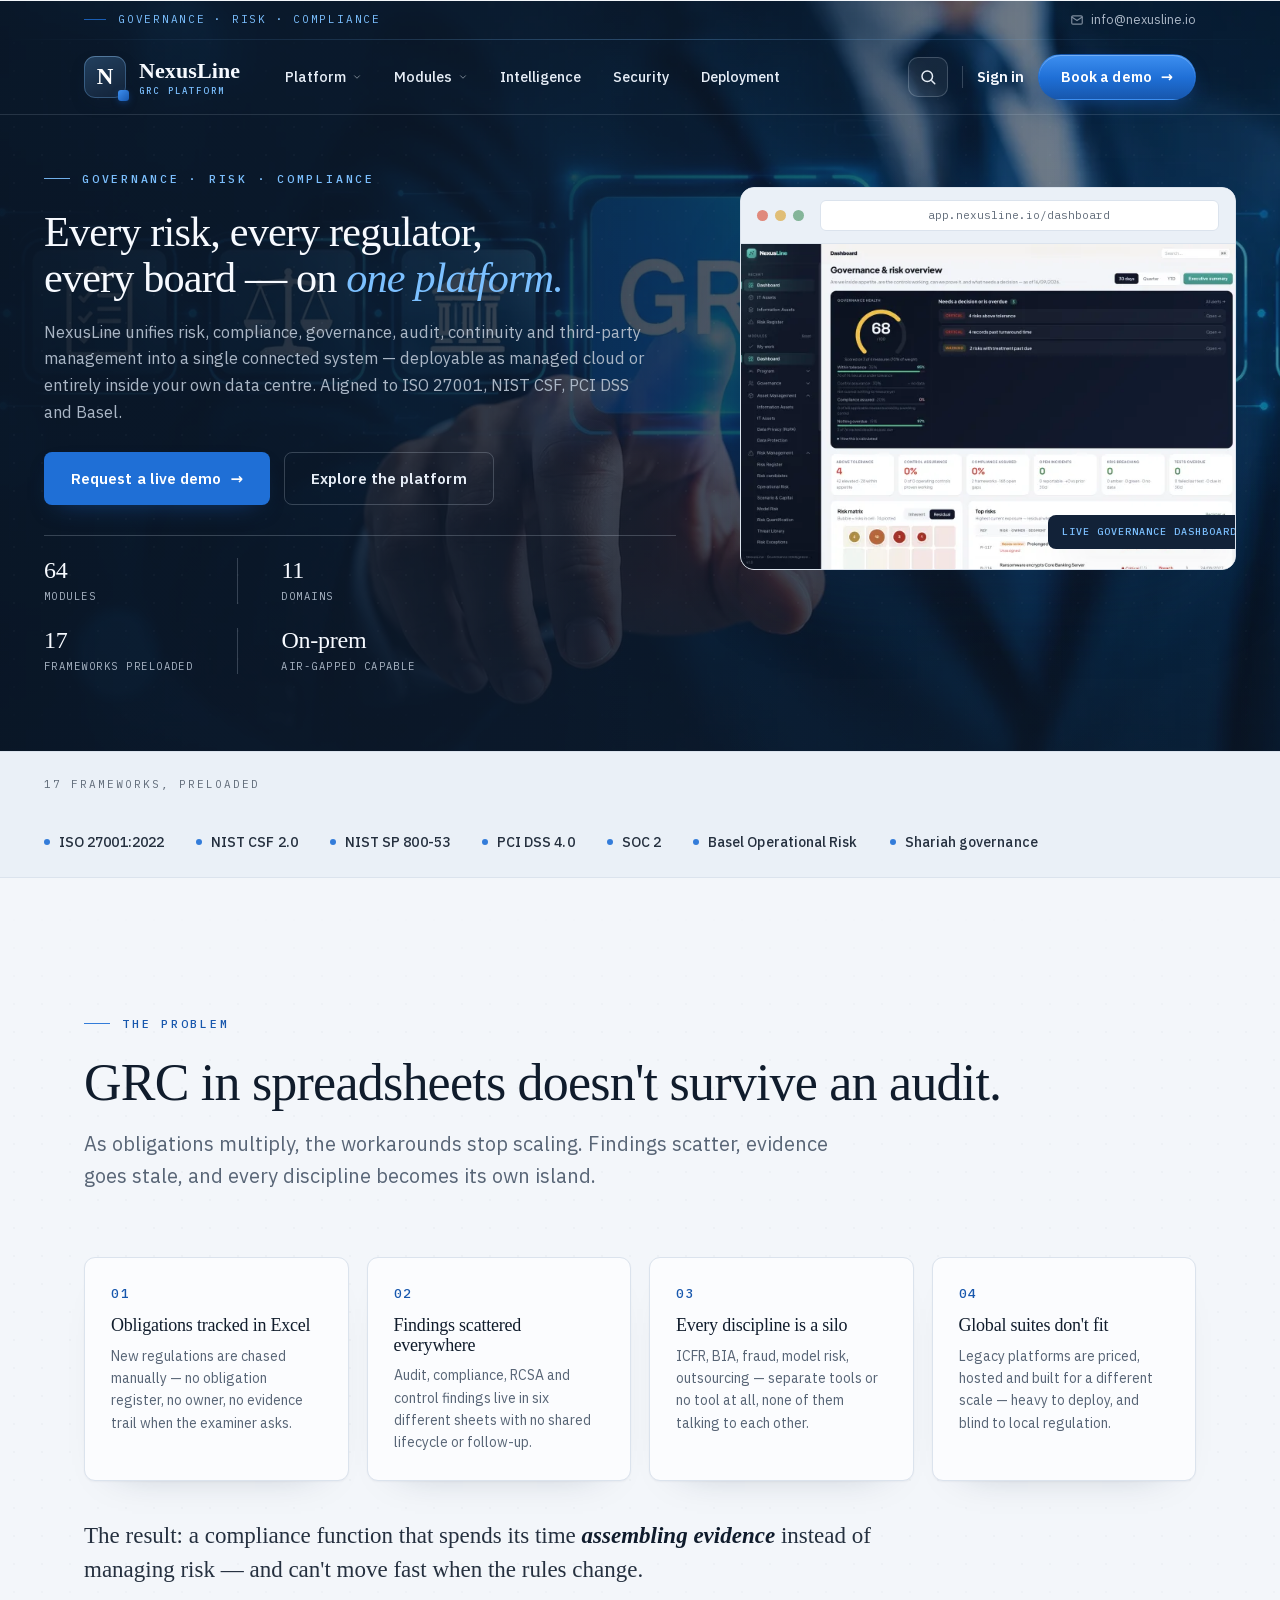
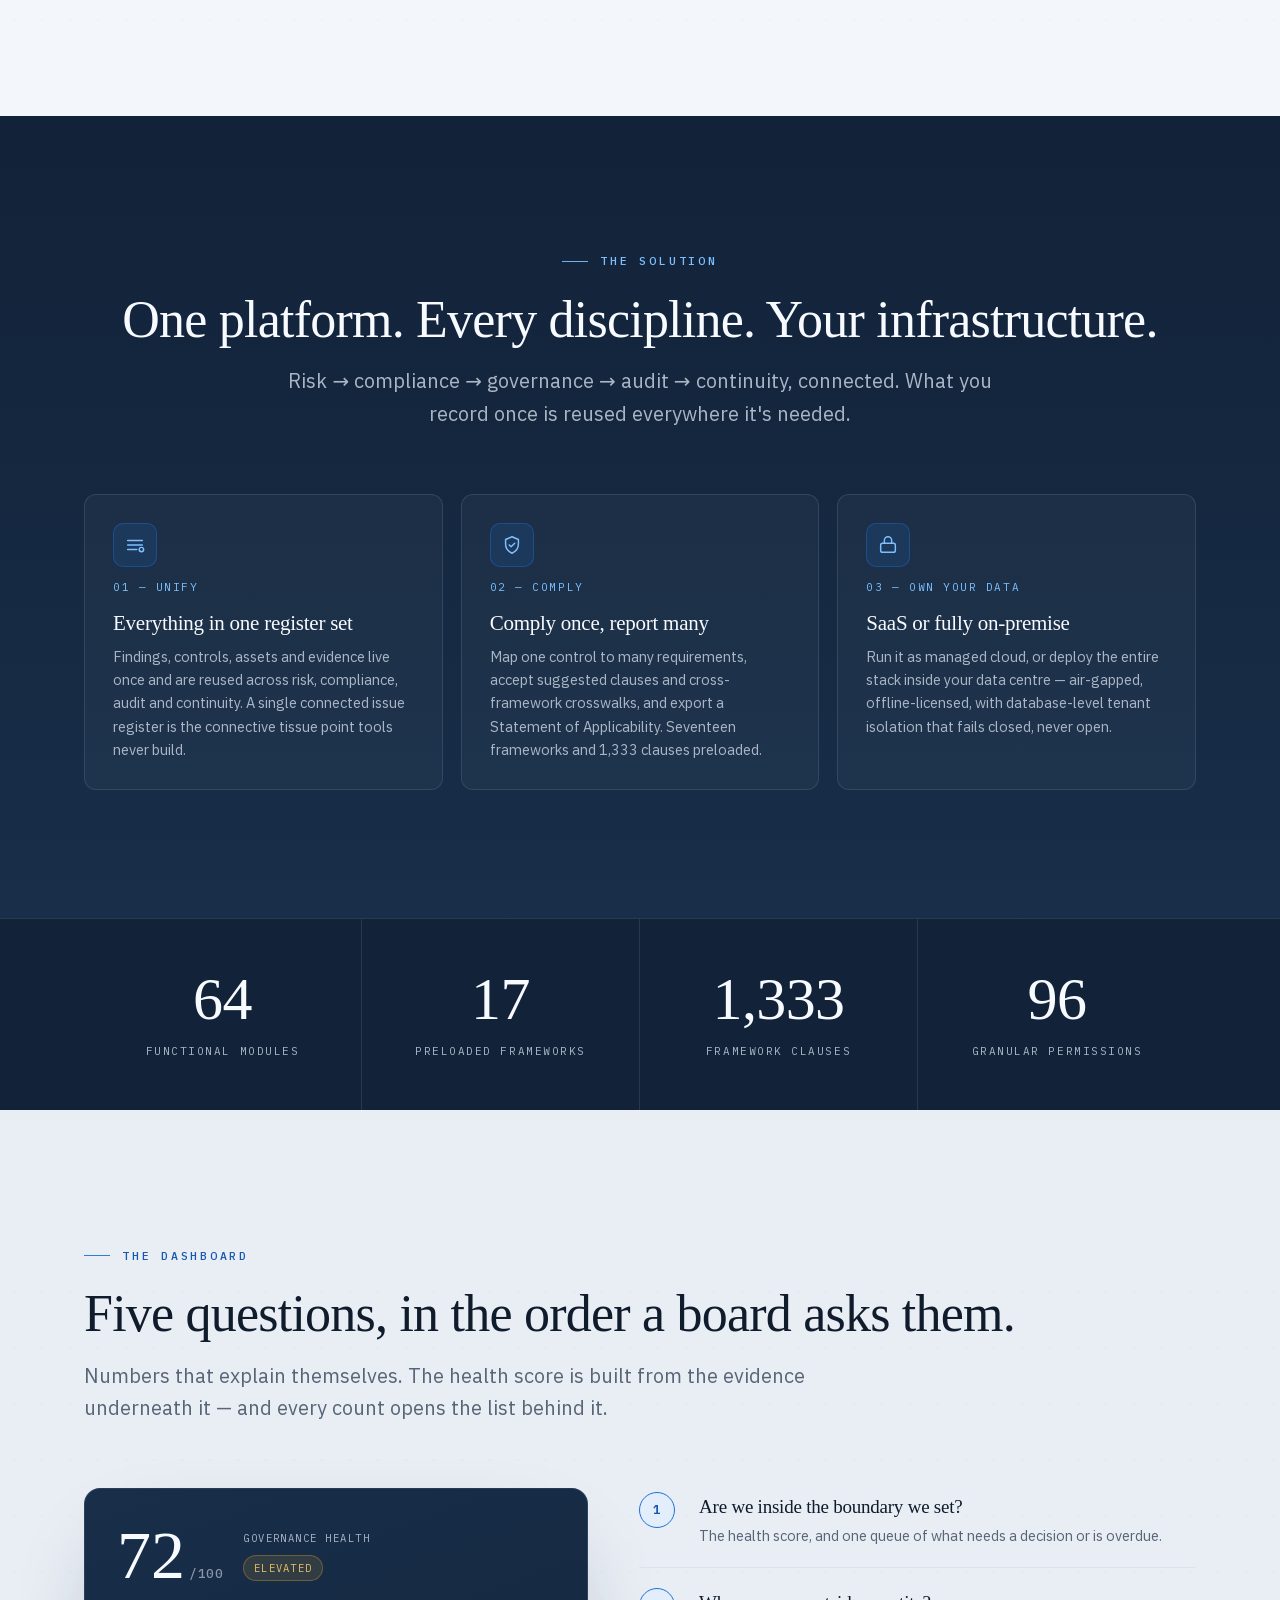
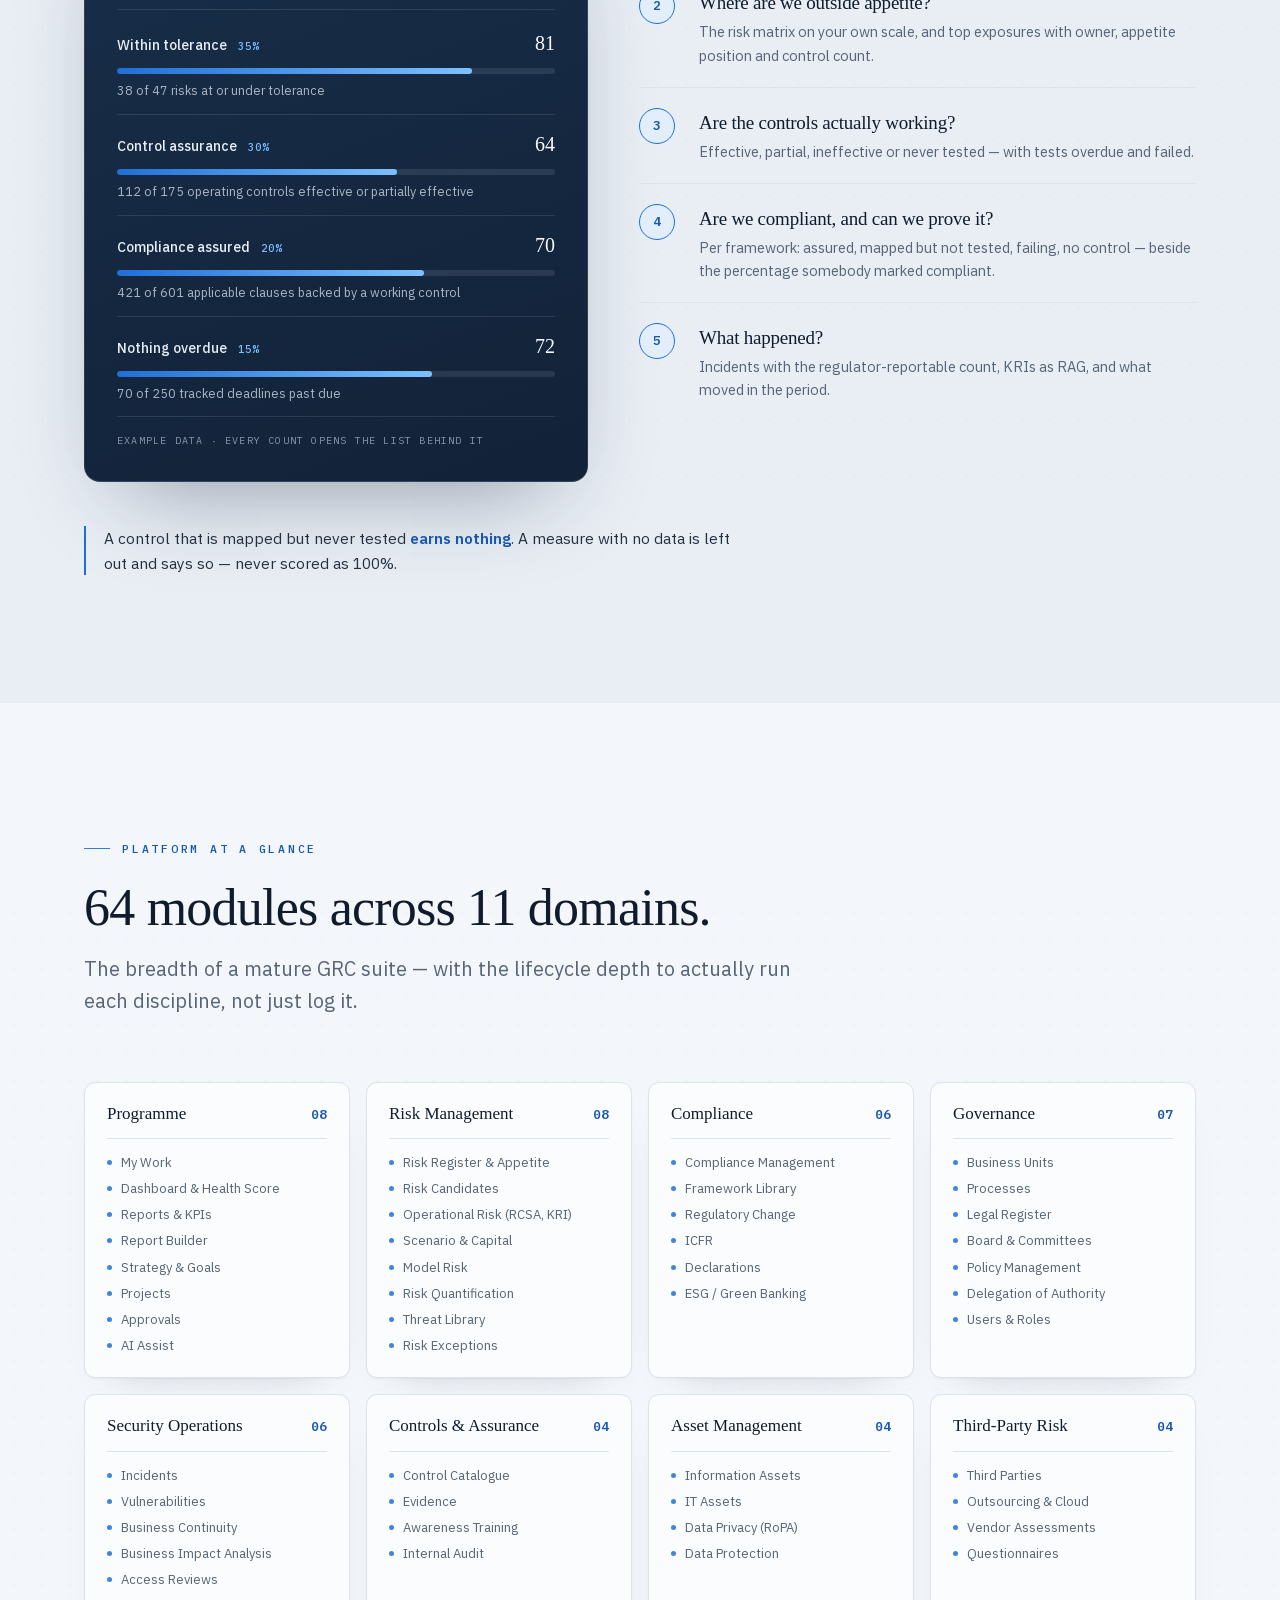
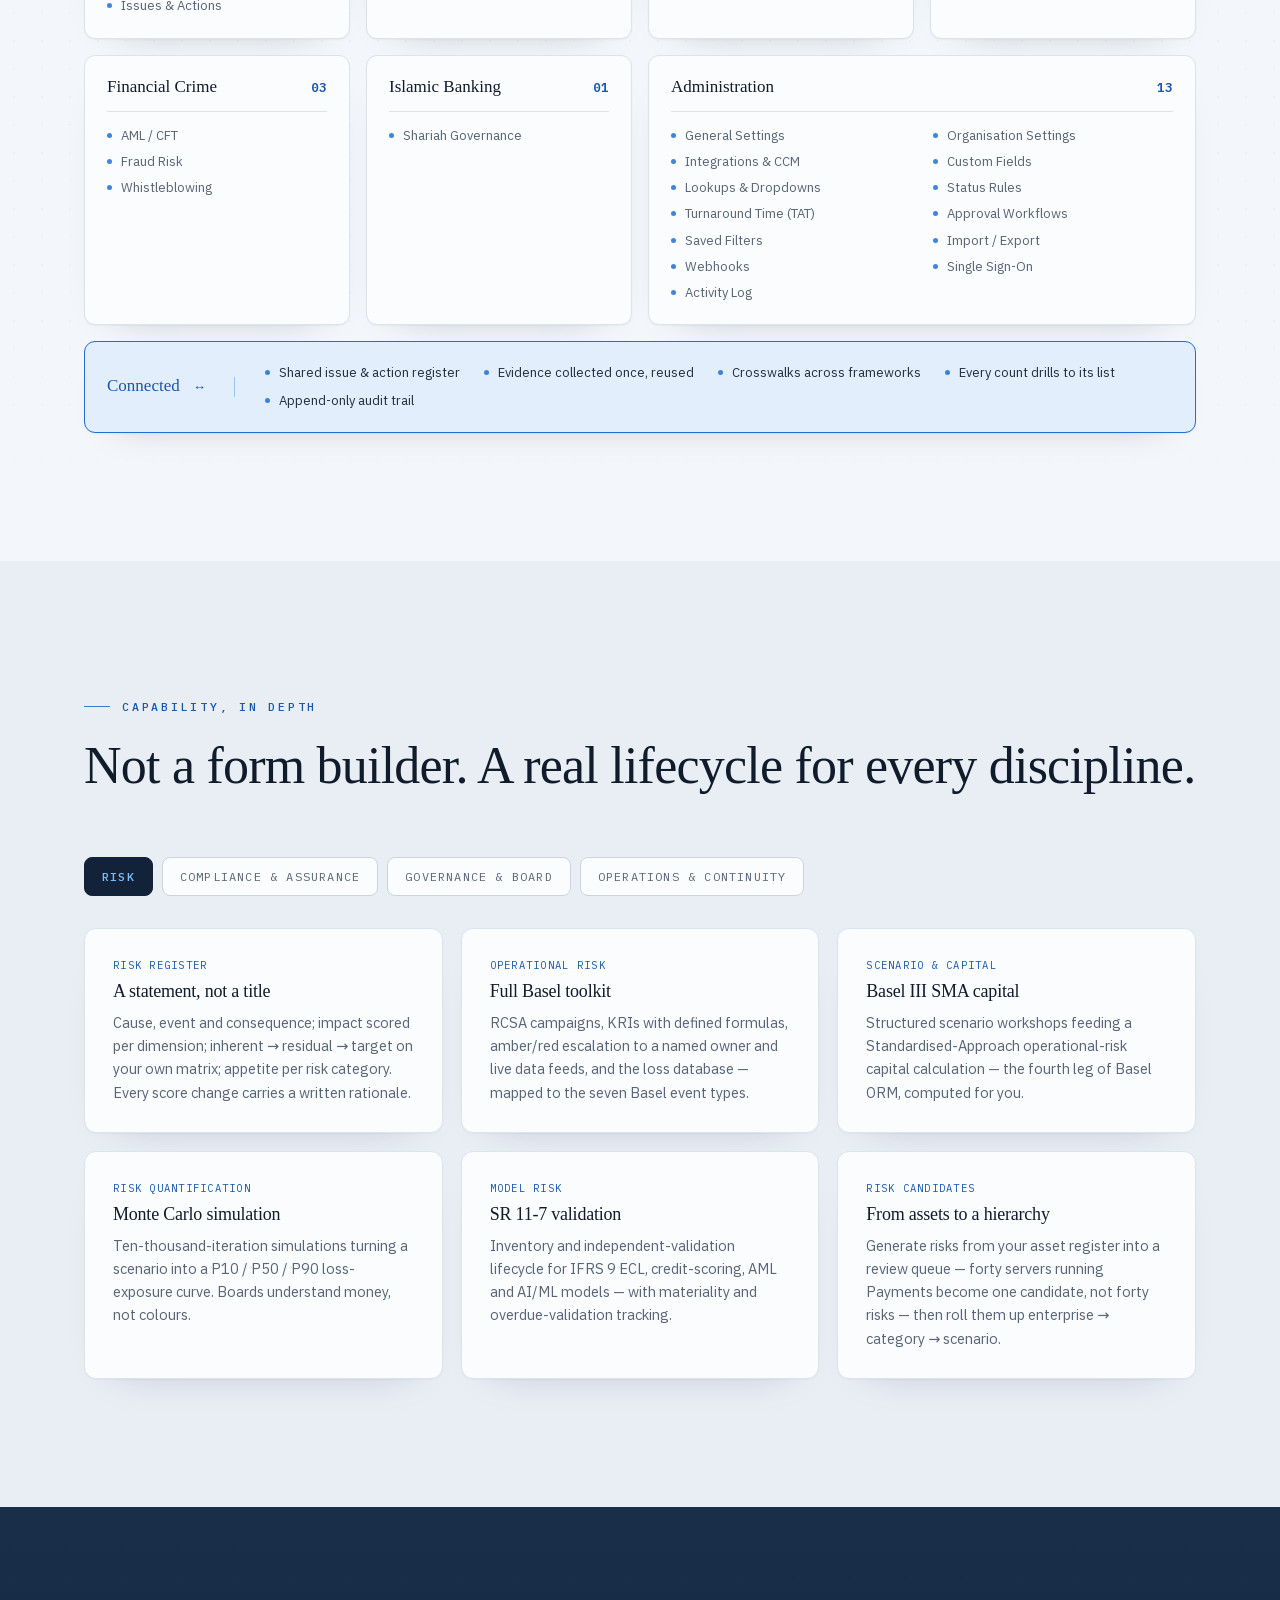
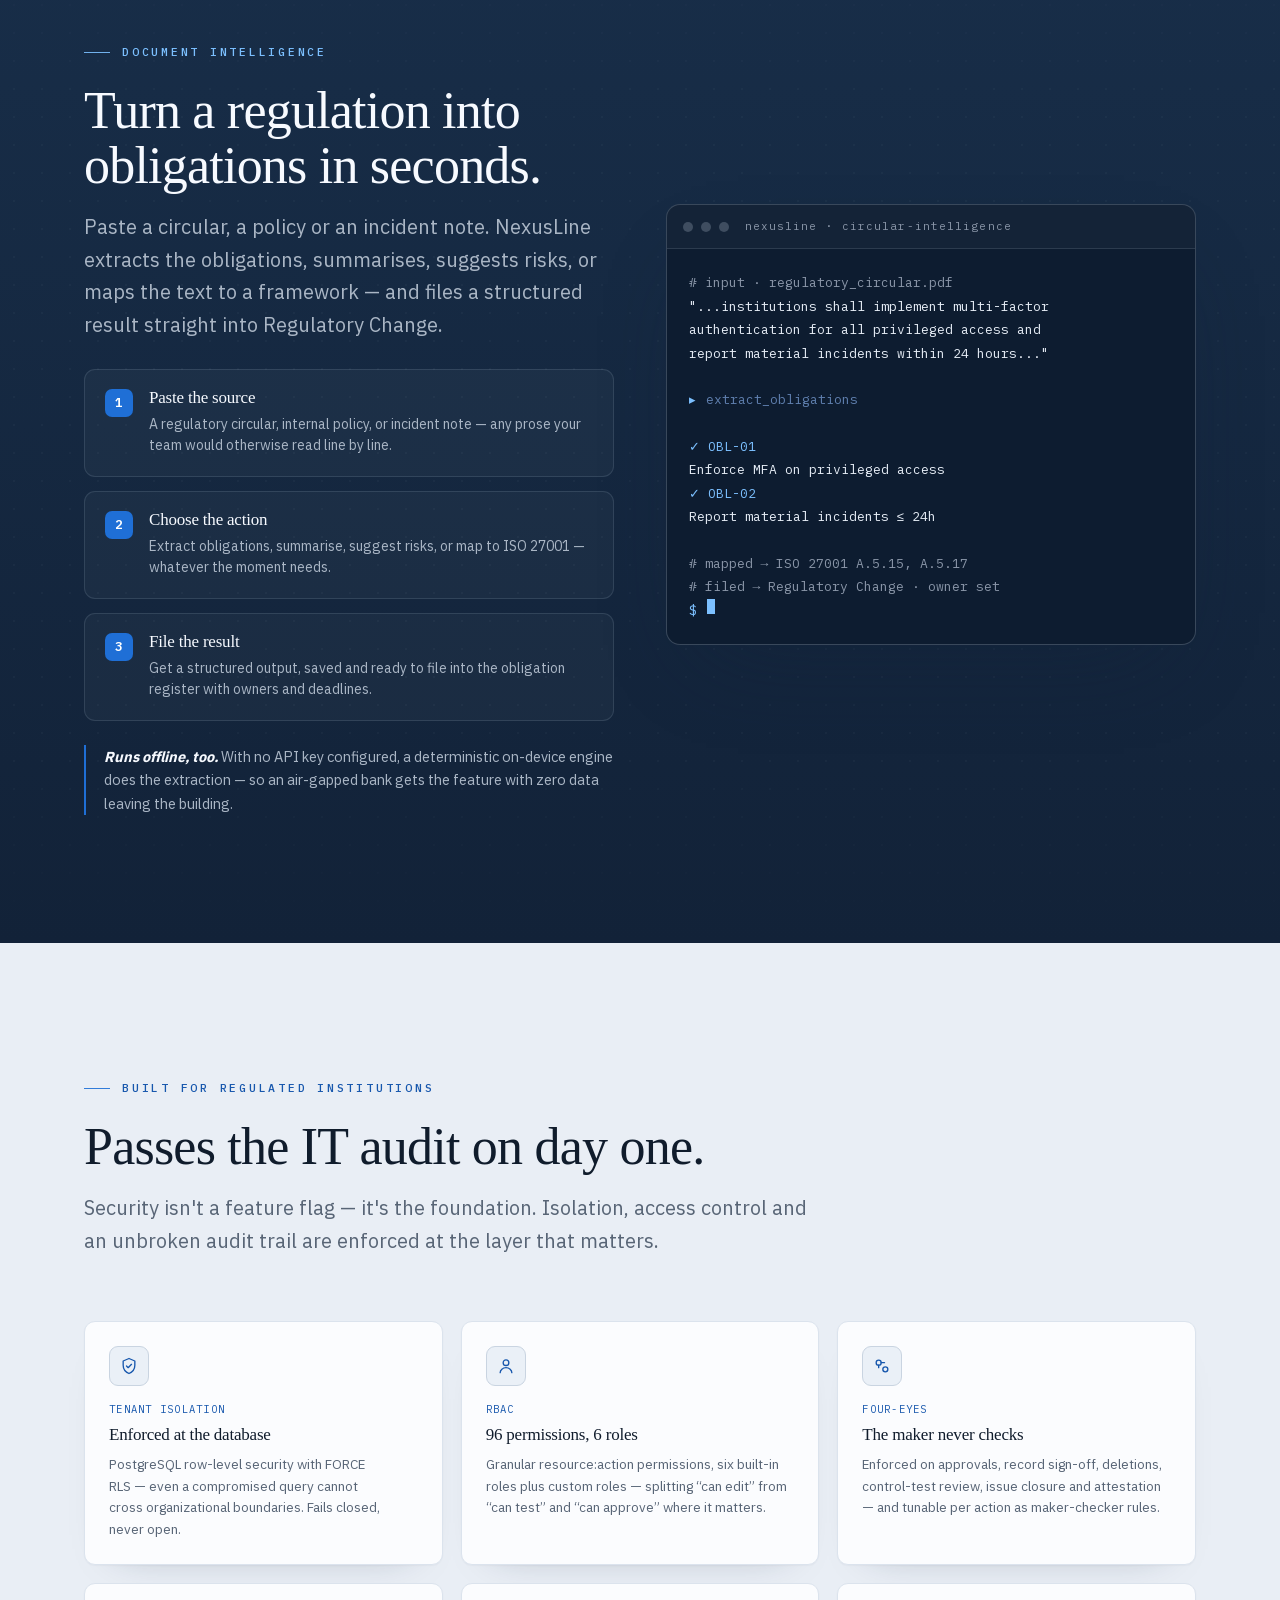
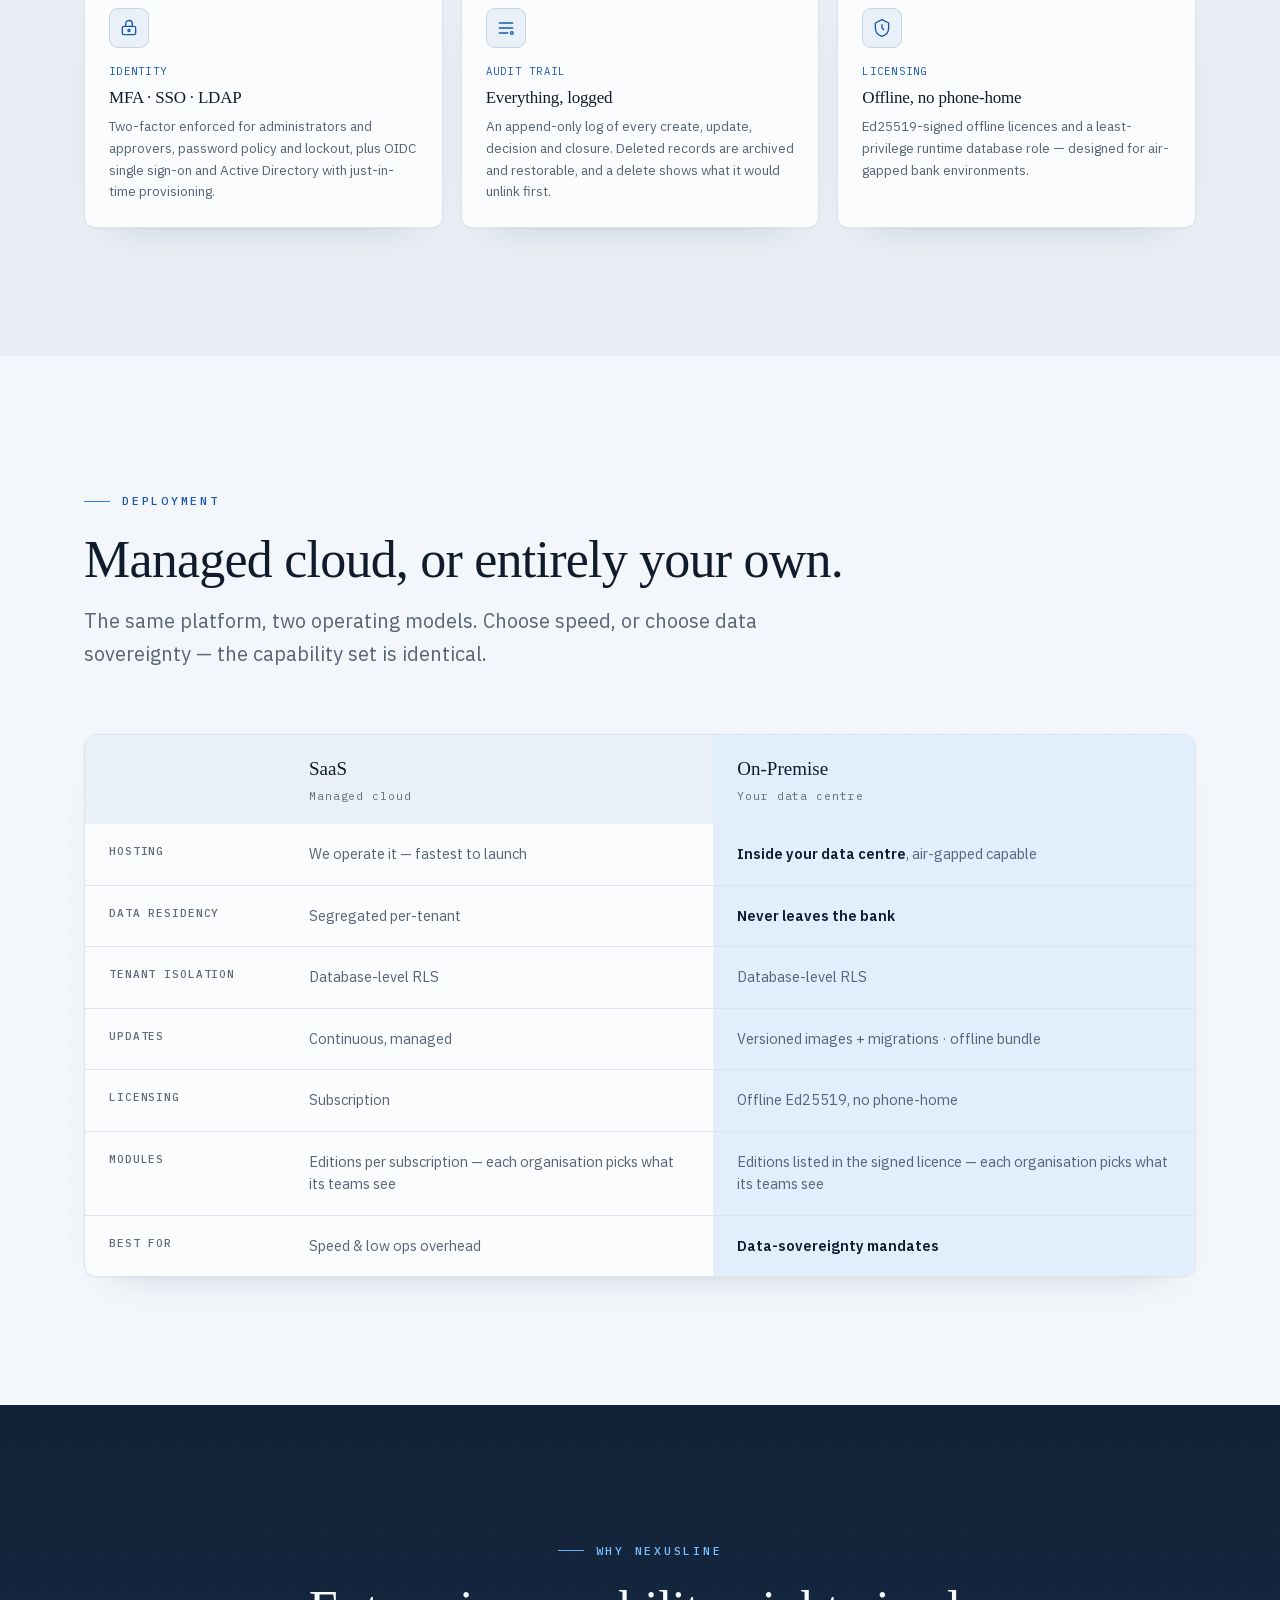
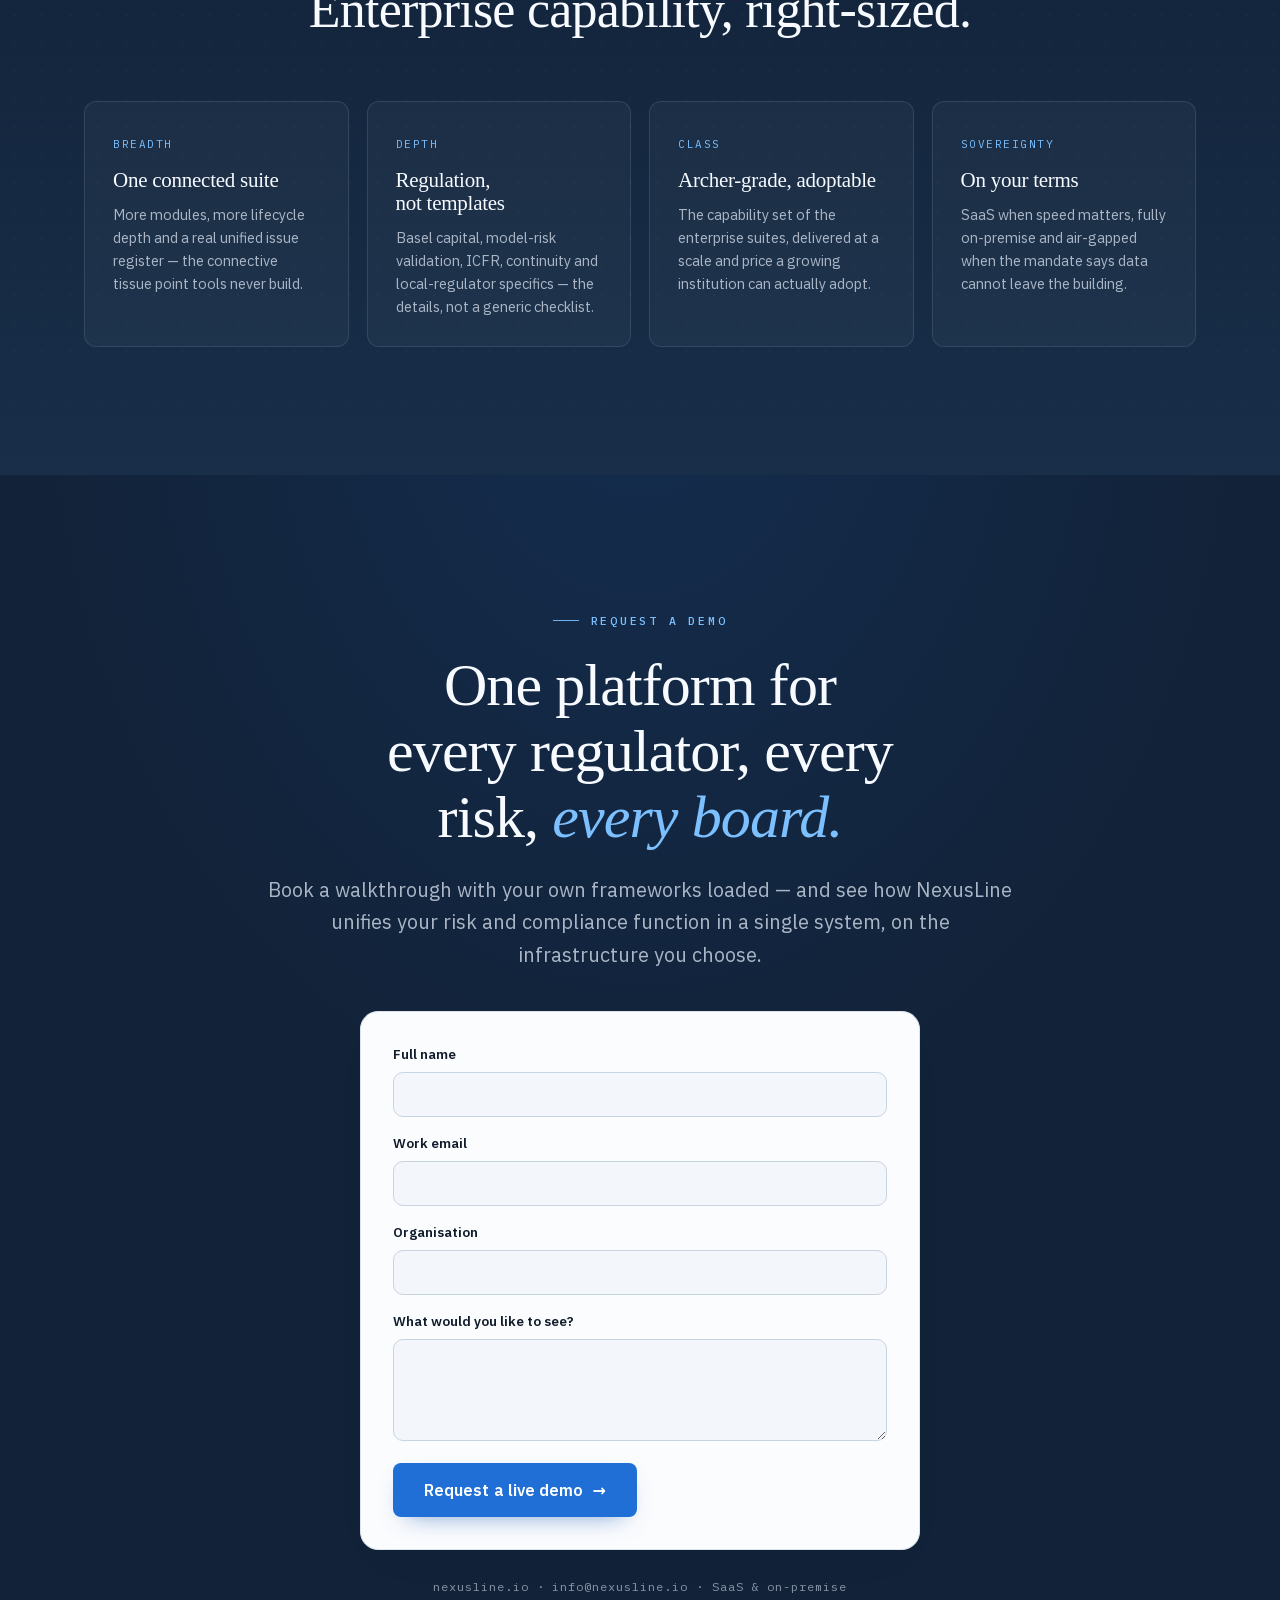
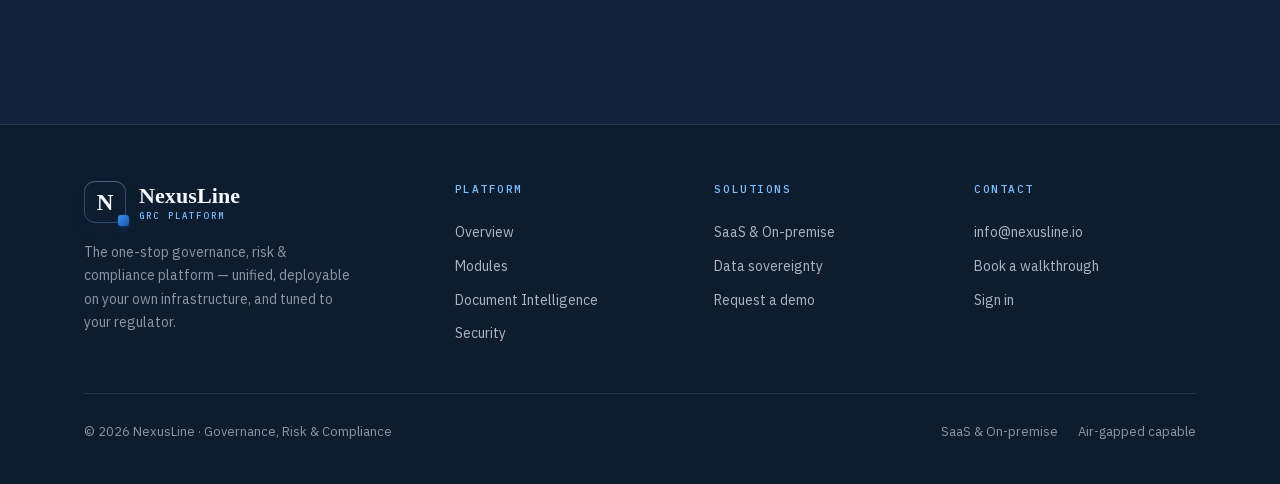
==== commit 79b6d4f1: "Accessibility: AA contrast, focus ring on dark, keyboard tabs and menu - --faint #8b96a3 -> #606b79 " ====
--- a/index.html
+++ b/index.html
@@ -449,13 +449,13 @@
       <h2 class="h-sec">Not a form builder. A real lifecycle for every discipline.</h2>
     </div>
     <div class="tabs reveal" role="tablist" aria-label="Capability domains">
-      <button class="tab on" data-tab="risk" role="tab" aria-selected="true">Risk</button>
-      <button class="tab" data-tab="compliance" role="tab" aria-selected="false">Compliance &amp; Assurance</button>
-      <button class="tab" data-tab="governance" role="tab" aria-selected="false">Governance &amp; Board</button>
-      <button class="tab" data-tab="operations" role="tab" aria-selected="false">Operations &amp; Continuity</button>
-    </div>
-
-    <div class="tabpanel on" id="tab-risk" role="tabpanel">
+      <button class="tab on" data-tab="risk" role="tab" id="tab-btn-risk" aria-controls="tab-risk" aria-selected="true">Risk</button>
+      <button class="tab" data-tab="compliance" role="tab" id="tab-btn-compliance" aria-controls="tab-compliance" tabindex="-1" aria-selected="false">Compliance &amp; Assurance</button>
+      <button class="tab" data-tab="governance" role="tab" id="tab-btn-governance" aria-controls="tab-governance" tabindex="-1" aria-selected="false">Governance &amp; Board</button>
+      <button class="tab" data-tab="operations" role="tab" id="tab-btn-operations" aria-controls="tab-operations" tabindex="-1" aria-selected="false">Operations &amp; Continuity</button>
+    </div>
+
+    <div class="tabpanel on" id="tab-risk" role="tabpanel" aria-labelledby="tab-btn-risk" tabindex="0">
       <div class="grid g-3">
         <div class="card"><span class="tagk">Risk Register</span><h3>A statement, not a title</h3><p>Cause, event and consequence; impact scored per dimension; inherent → residual → target on your own matrix; appetite per risk category. Every score change carries a written rationale.</p></div>
         <div class="card"><span class="tagk">Operational Risk</span><h3>Full Basel toolkit</h3><p>RCSA campaigns, KRIs with defined formulas, amber/red escalation to a named owner and live data feeds, and the loss database — mapped to the seven Basel event types.</p></div>
@@ -466,7 +466,7 @@
       </div>
     </div>
 
-    <div class="tabpanel" id="tab-compliance" role="tabpanel">
+    <div class="tabpanel" id="tab-compliance" role="tabpanel" aria-labelledby="tab-btn-compliance" tabindex="0">
       <div class="grid g-3">
         <div class="card"><span class="tagk">Framework Library</span><h3>Seventeen standards, one click</h3><p>ISO 27001, NIST CSF 2.0 and SP 800-53, PCI DSS 4.0, SOC 2, Basel, Shariah and four SBP packs — 1,333 clauses, and control frameworks bring their controls with them.</p></div>
         <div class="card"><span class="tagk">Compliance</span><h3>Map once, prove everywhere</h3><p>Suggested clauses for the controls you wrote, crosswalk suggestions between frameworks, and a Statement of Applicability exported to XLSX or PDF.</p></div>
@@ -477,7 +477,7 @@
       </div>
     </div>
 
-    <div class="tabpanel" id="tab-governance" role="tabpanel">
+    <div class="tabpanel" id="tab-governance" role="tabpanel" aria-labelledby="tab-btn-governance" tabindex="0">
       <div class="grid g-3">
         <div class="card"><span class="tagk">Policy Management</span><h3>Draft to acknowledgment</h3><p>Draft, review, approve, publish — four-eyes at each step — with the approving committee, periodic reviews and acknowledgement tracked by role.</p></div>
         <div class="card"><span class="tagk">Board &amp; Committees</span><h3>Meetings to board packs</h3><p>Committees, meetings and decisions — and a board pack (PDF and spreadsheet) generated from the live register, automatically before each meeting.</p></div>
@@ -488,7 +488,7 @@
       </div>
     </div>
 
-    <div class="tabpanel" id="tab-operations" role="tabpanel">
+    <div class="tabpanel" id="tab-operations" role="tabpanel" aria-labelledby="tab-btn-operations" tabindex="0">
       <div class="grid g-3">
         <div class="card"><span class="tagk">Incidents</span><h3>Detection to closure</h3><p>Severity, a minute-level timeline, MTTD/MTTR and links to the risks, assets and controls involved — with the regulator’s notification deadline counting down.</p></div>
         <div class="card"><span class="tagk">Business Continuity</span><h3>Plans &amp; exercises</h3><p>Continuity plans with a recurring exercise calendar and tested recovery strategies — sign-off tracked, never assumed.</p></div>
--- a/assets/css/styles.css
+++ b/assets/css/styles.css
@@ -12,9 +12,9 @@
   /* deep navy inks */
   --ink:#122238; --ink-2:#182e49; --ink-3:#22405f;
   /* text on light */
-  --text:#25303f; --text-strong:#101c2c; --muted:#586576; --faint:#8b96a3;
+  --text:#25303f; --text-strong:#101c2c; --muted:#586576; --faint:#606b79; /* faint/on-ink-3 meet WCAG AA 4.5:1 on every surface they sit on */
   /* text on ink */
-  --on-ink:#e6edf6; --on-ink-2:#aab6c5; --on-ink-3:#78859a;
+  --on-ink:#e6edf6; --on-ink-2:#aab6c5; --on-ink-3:#8a96a8;
   /* blue accent family */
   --accent:#1f6fd6; --accent-deep:#1757ad; --accent-bright:#3d8ff0; --accent-soft:#7cc0ff; --accent-weak:#e2eefc;
   /* light hairlines / dark hairlines */
@@ -44,6 +44,8 @@
 img,svg{display:block; max-width:100%;}
 ::selection{background:var(--accent); color:#fff;}
 :focus-visible{outline:2px solid var(--accent); outline-offset:3px; border-radius:3px;}
+/* the blue ring is under 3:1 on navy; use the light accent on dark surfaces */
+.dark :focus-visible, .topbar :focus-visible, footer :focus-visible, .has-banner header.nav:not(.scrolled) :focus-visible{outline-color:var(--accent-soft);}
 .tnum{font-variant-numeric:tabular-nums;}
 
 /* skip link */
@@ -184,8 +186,8 @@
   .menu-btn{display:inline-flex;}
   .mobile-menu{display:block; position:fixed; inset:auto 0 auto 0; top:114px; z-index:99;
     background:var(--card); border-bottom:1px solid var(--line); box-shadow:var(--shadow-lg);
-    padding:16px clamp(20px,5vw,44px) 26px; transform:translateY(-14px); opacity:0; pointer-events:none; transition:opacity .22s, transform .22s;}
-  .mobile-menu.open{opacity:1; transform:none; pointer-events:auto;}
+    padding:16px clamp(20px,5vw,44px) 26px; transform:translateY(-14px); opacity:0; visibility:hidden; pointer-events:none; transition:opacity .22s, transform .22s, visibility .22s;}
+  .mobile-menu.open{opacity:1; visibility:visible; transform:none; pointer-events:auto;}
   .mobile-menu a{display:block; padding:14px 4px; font-size:16px; color:var(--text); border-bottom:1px solid var(--line);}
   .mobile-menu .btn{width:100%; margin-top:18px; border-radius:999px; justify-content:center;}
 }
@@ -493,6 +495,7 @@
 .foot-brand .brand{color:#f7faff;}
 .foot-brand .monogram{background:transparent; border-color:var(--on-ink-2); color:#f7faff;}
 .foot-brand .wordmark{color:#f7faff;}
+.foot-brand .wordmark small{color:var(--accent-soft);}
 .foot-col h2{font-family:var(--mono); font-size:11px; letter-spacing:.14em; text-transform:uppercase; color:var(--accent-soft); margin-bottom:18px; font-weight:500; line-height:1.55;}
 .foot-col a{display:block; font-size:14px; color:var(--on-ink-2); padding:6px 0; transition:color .2s;}
 .foot-col a:hover{color:#fff;}
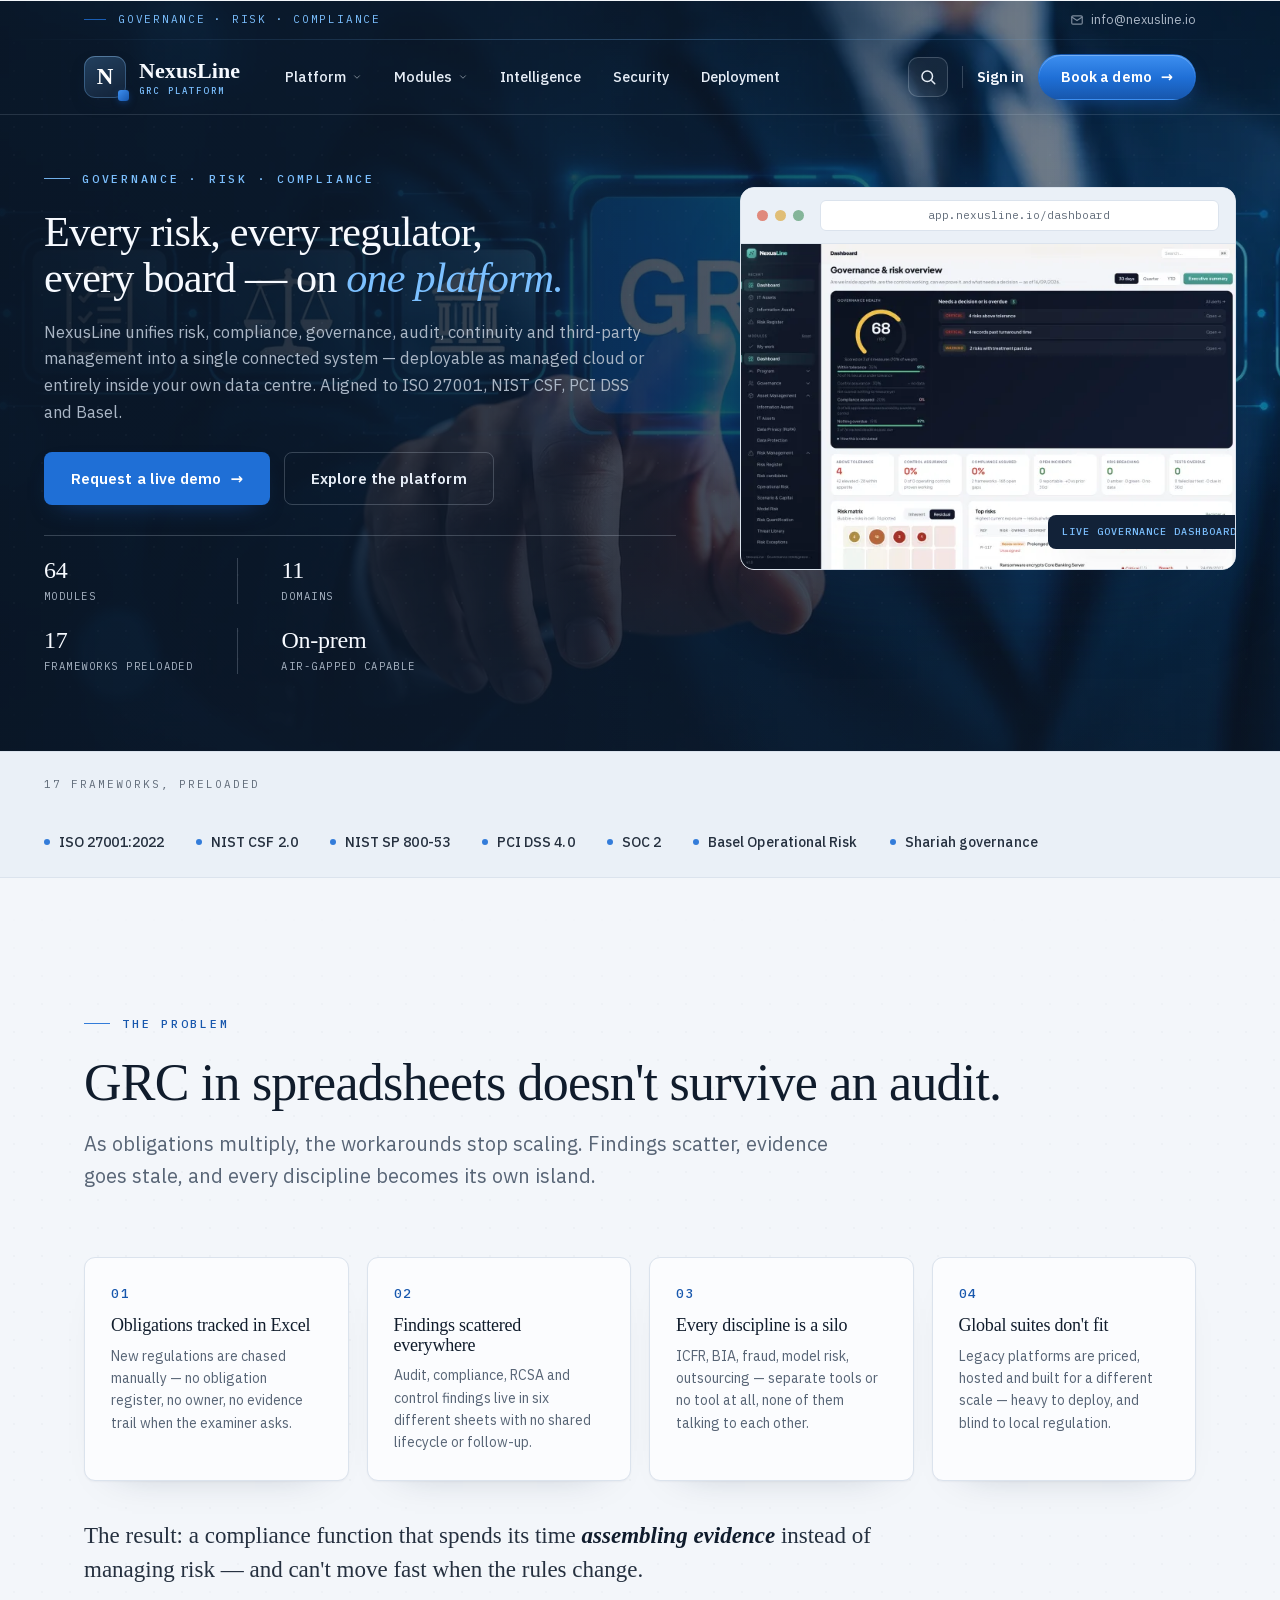
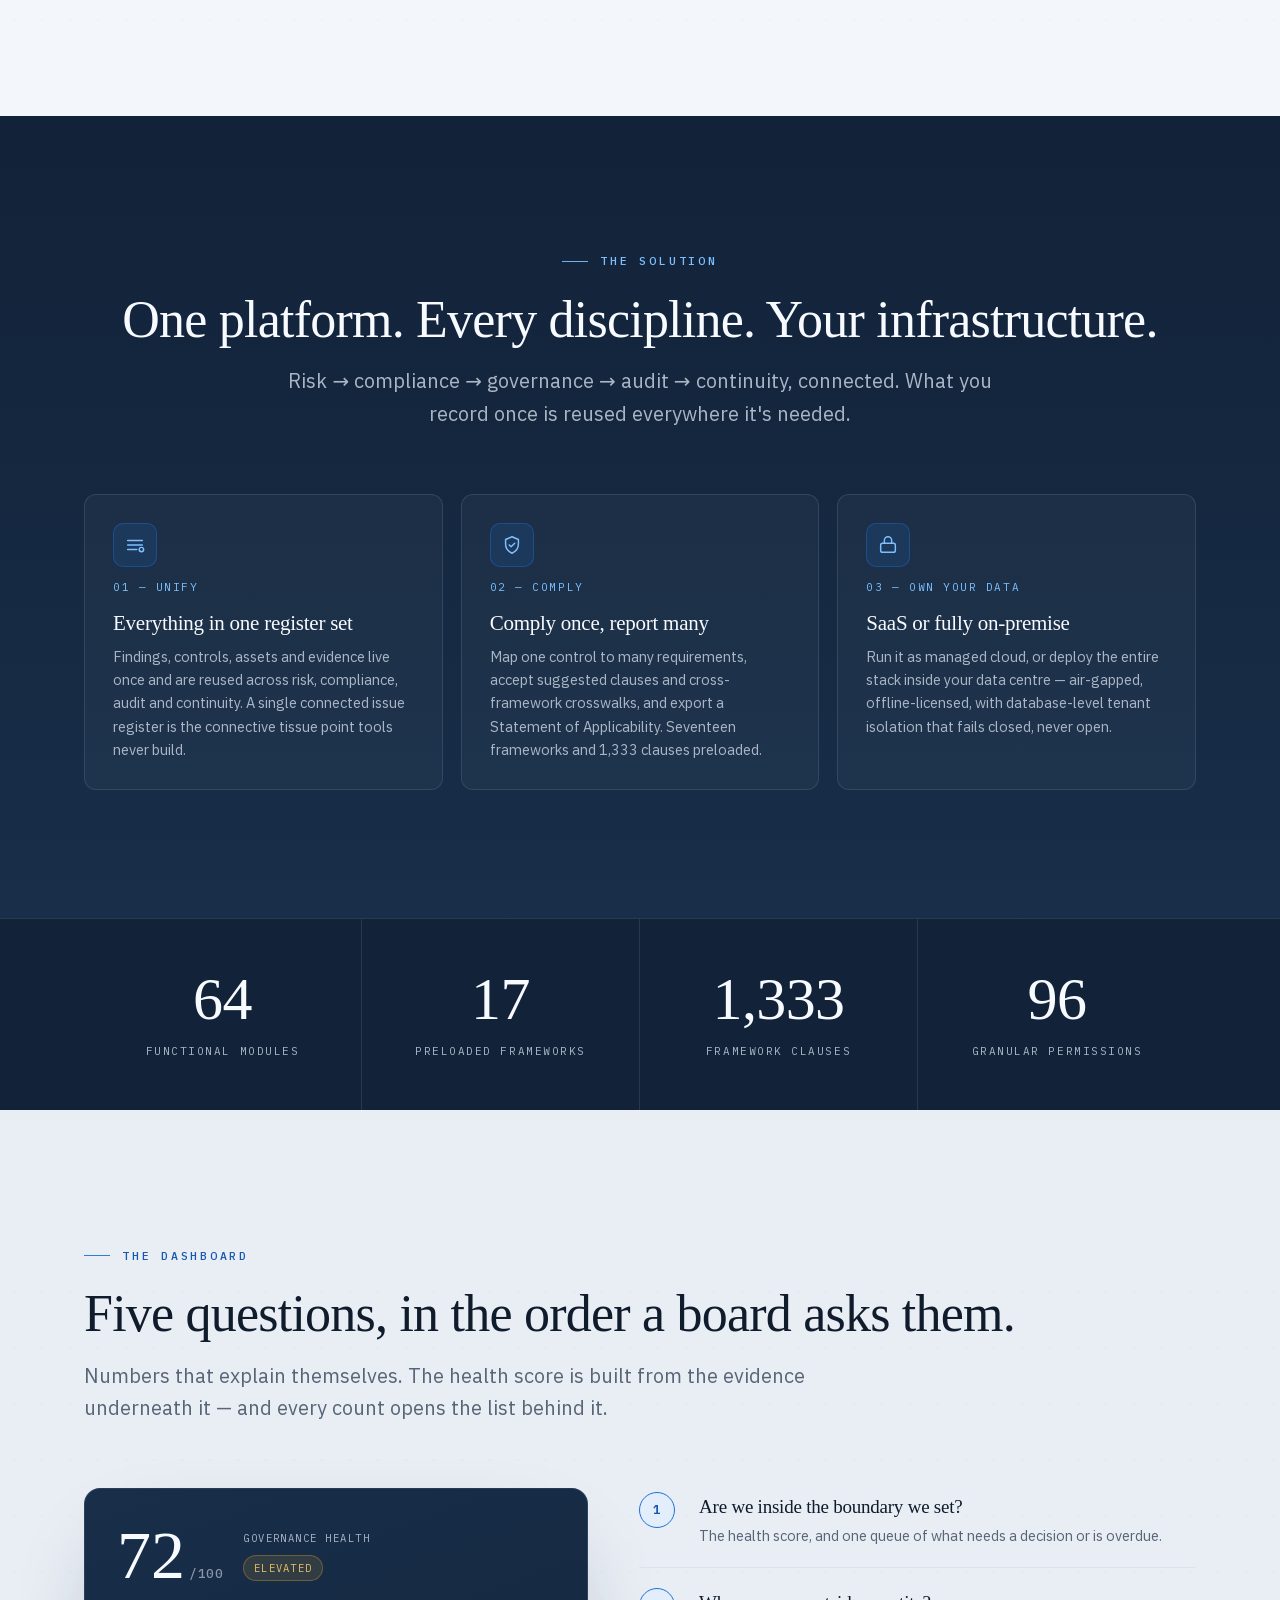
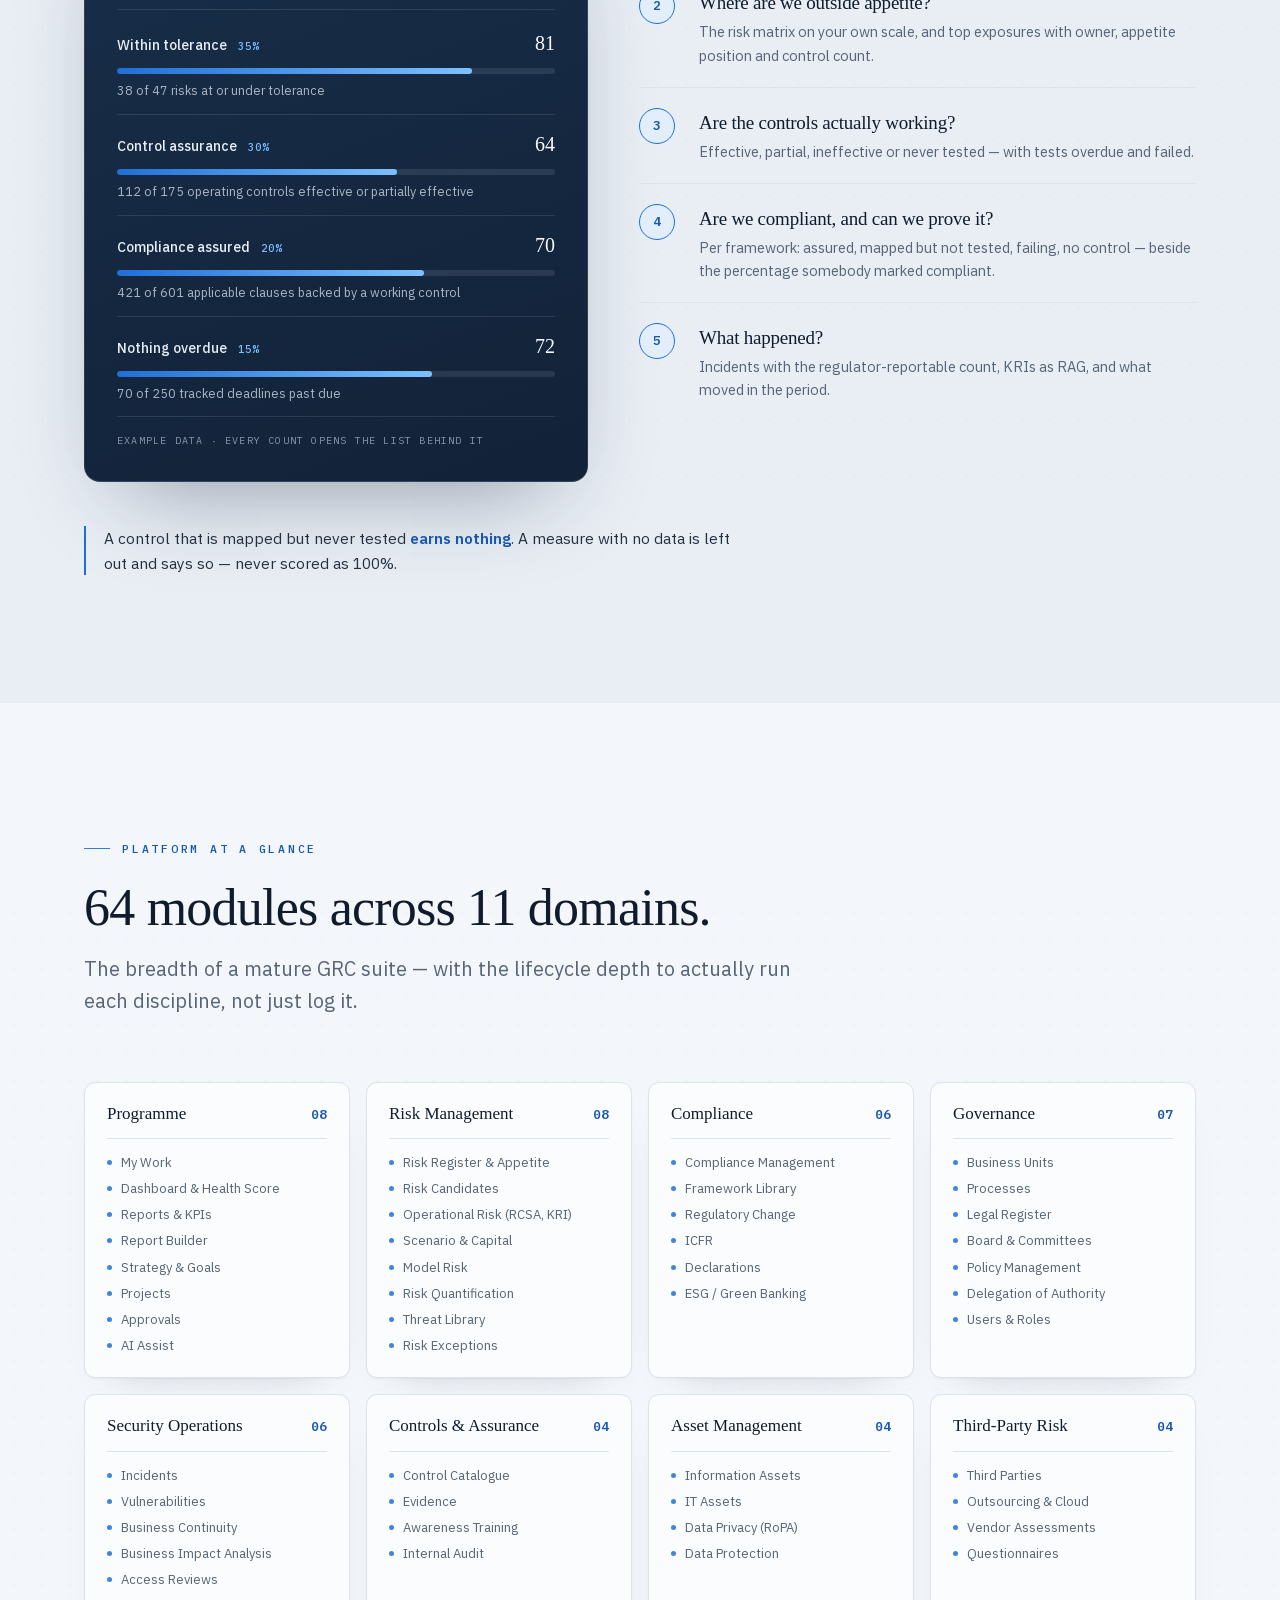
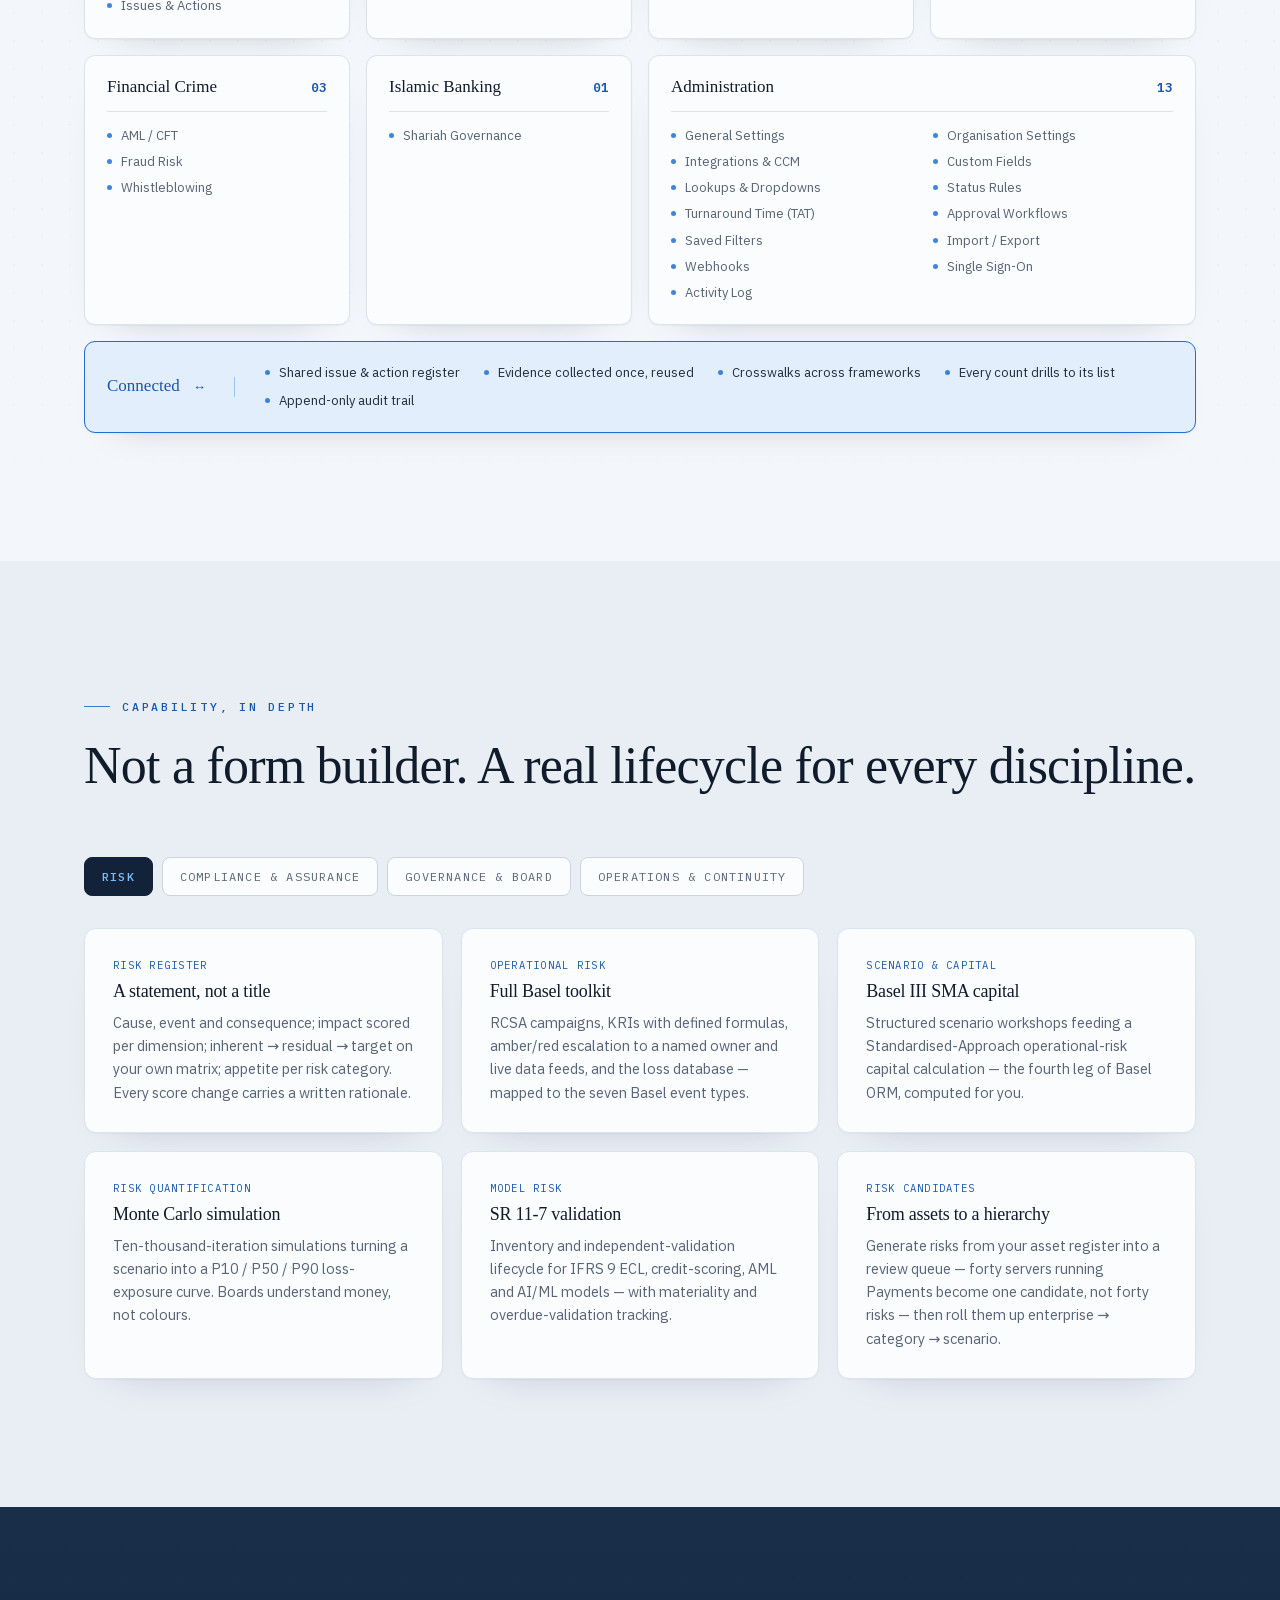
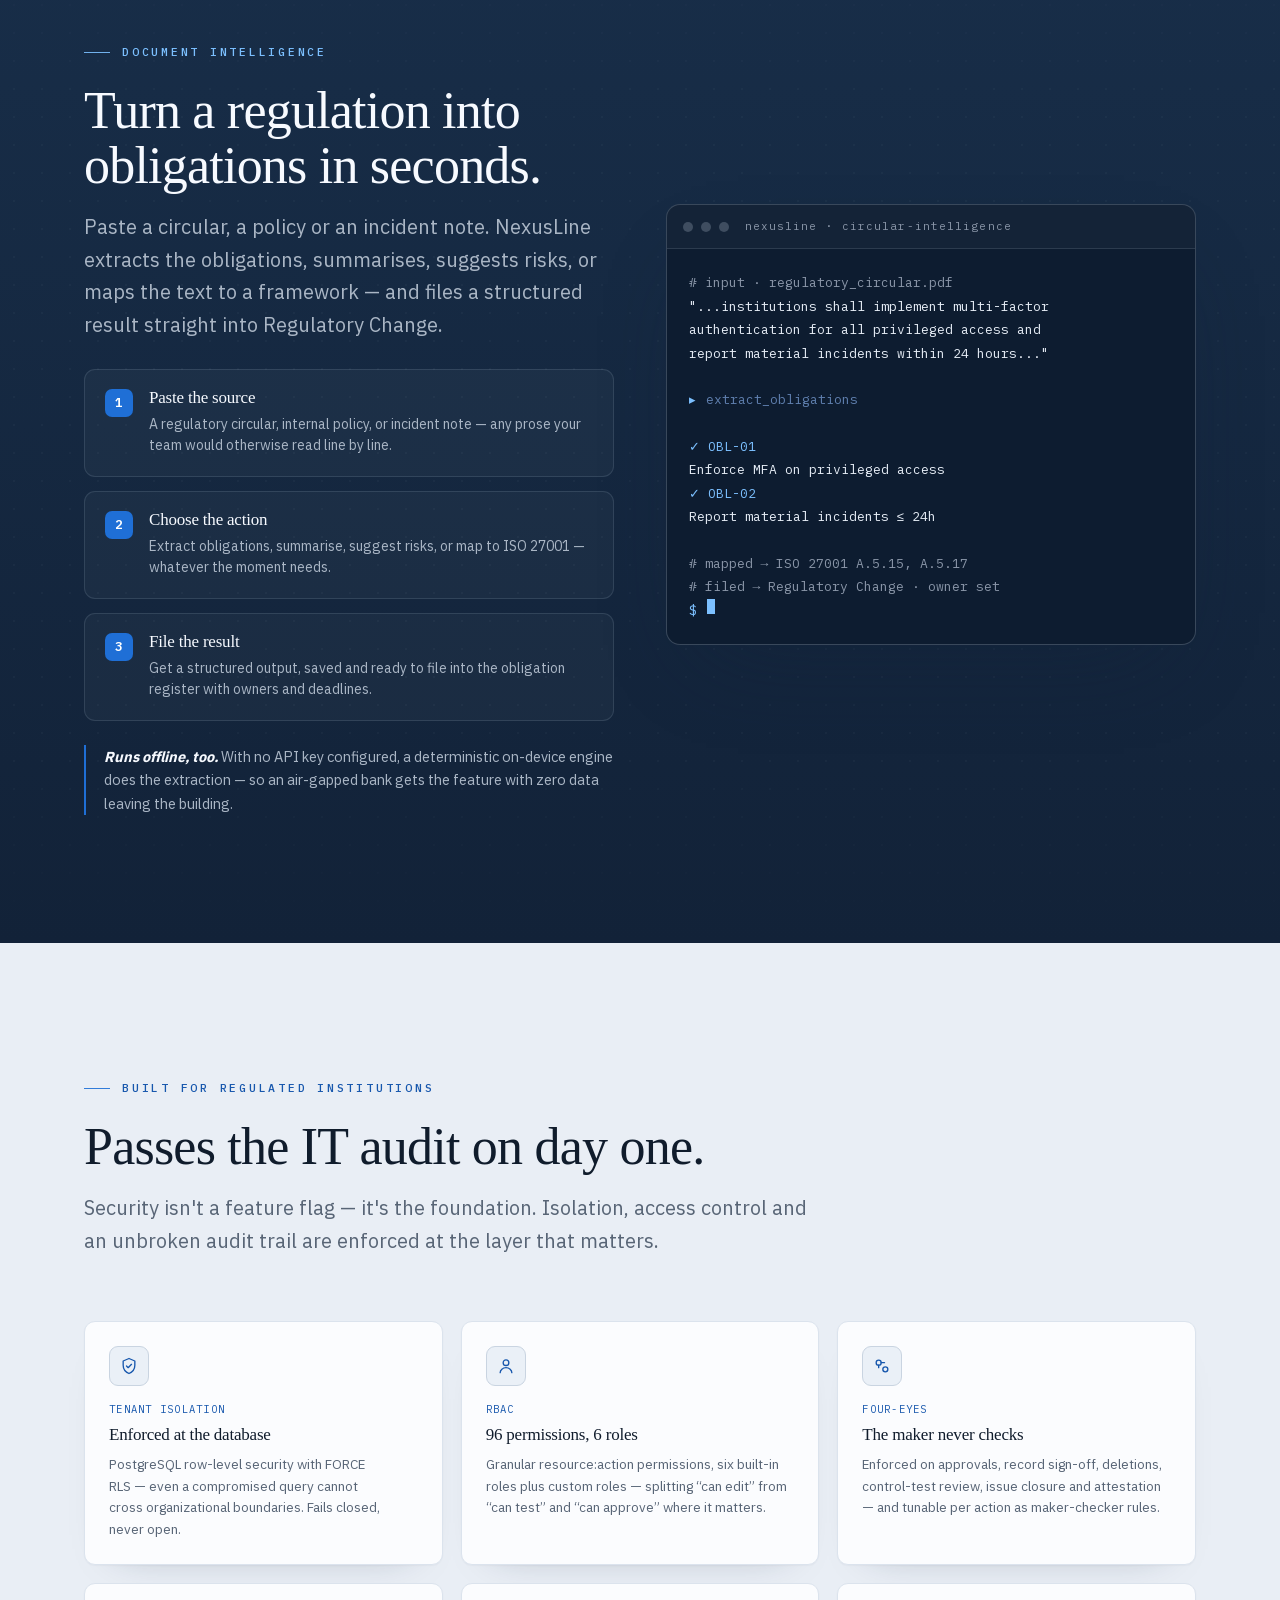
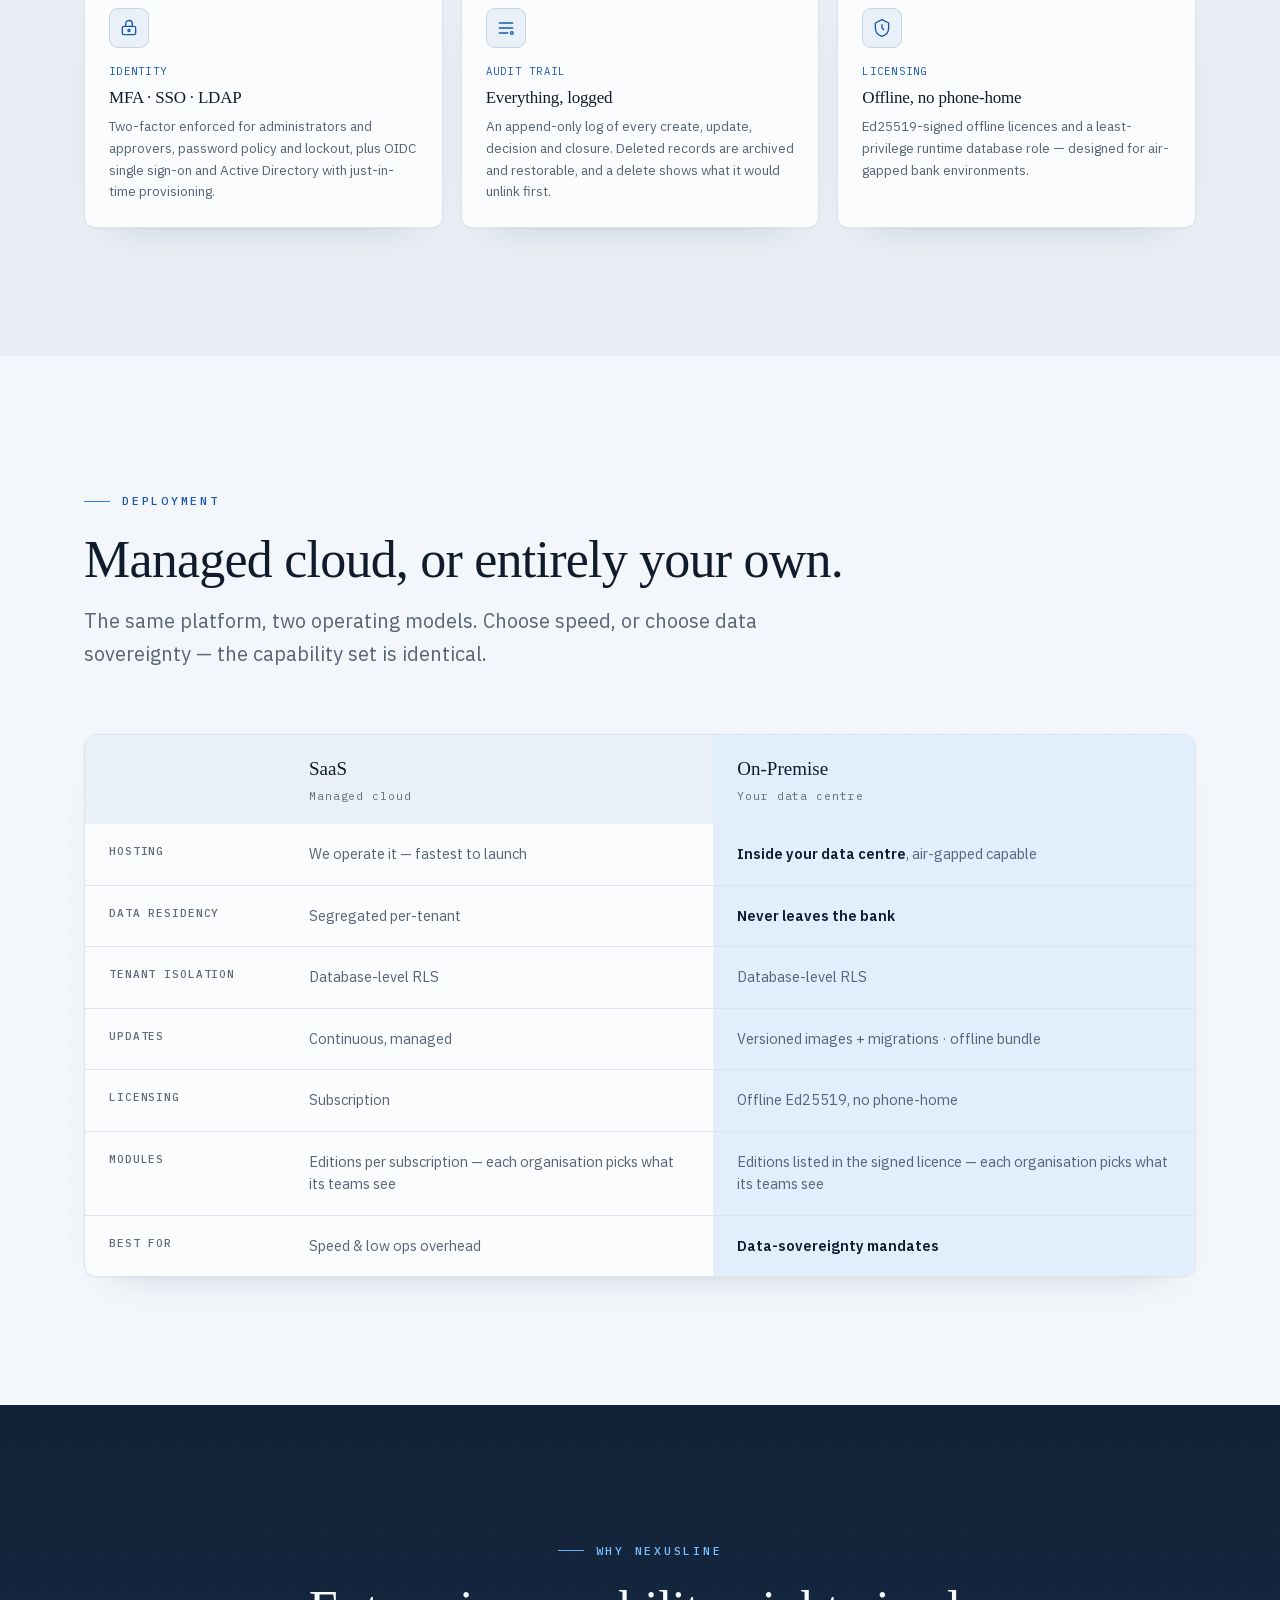
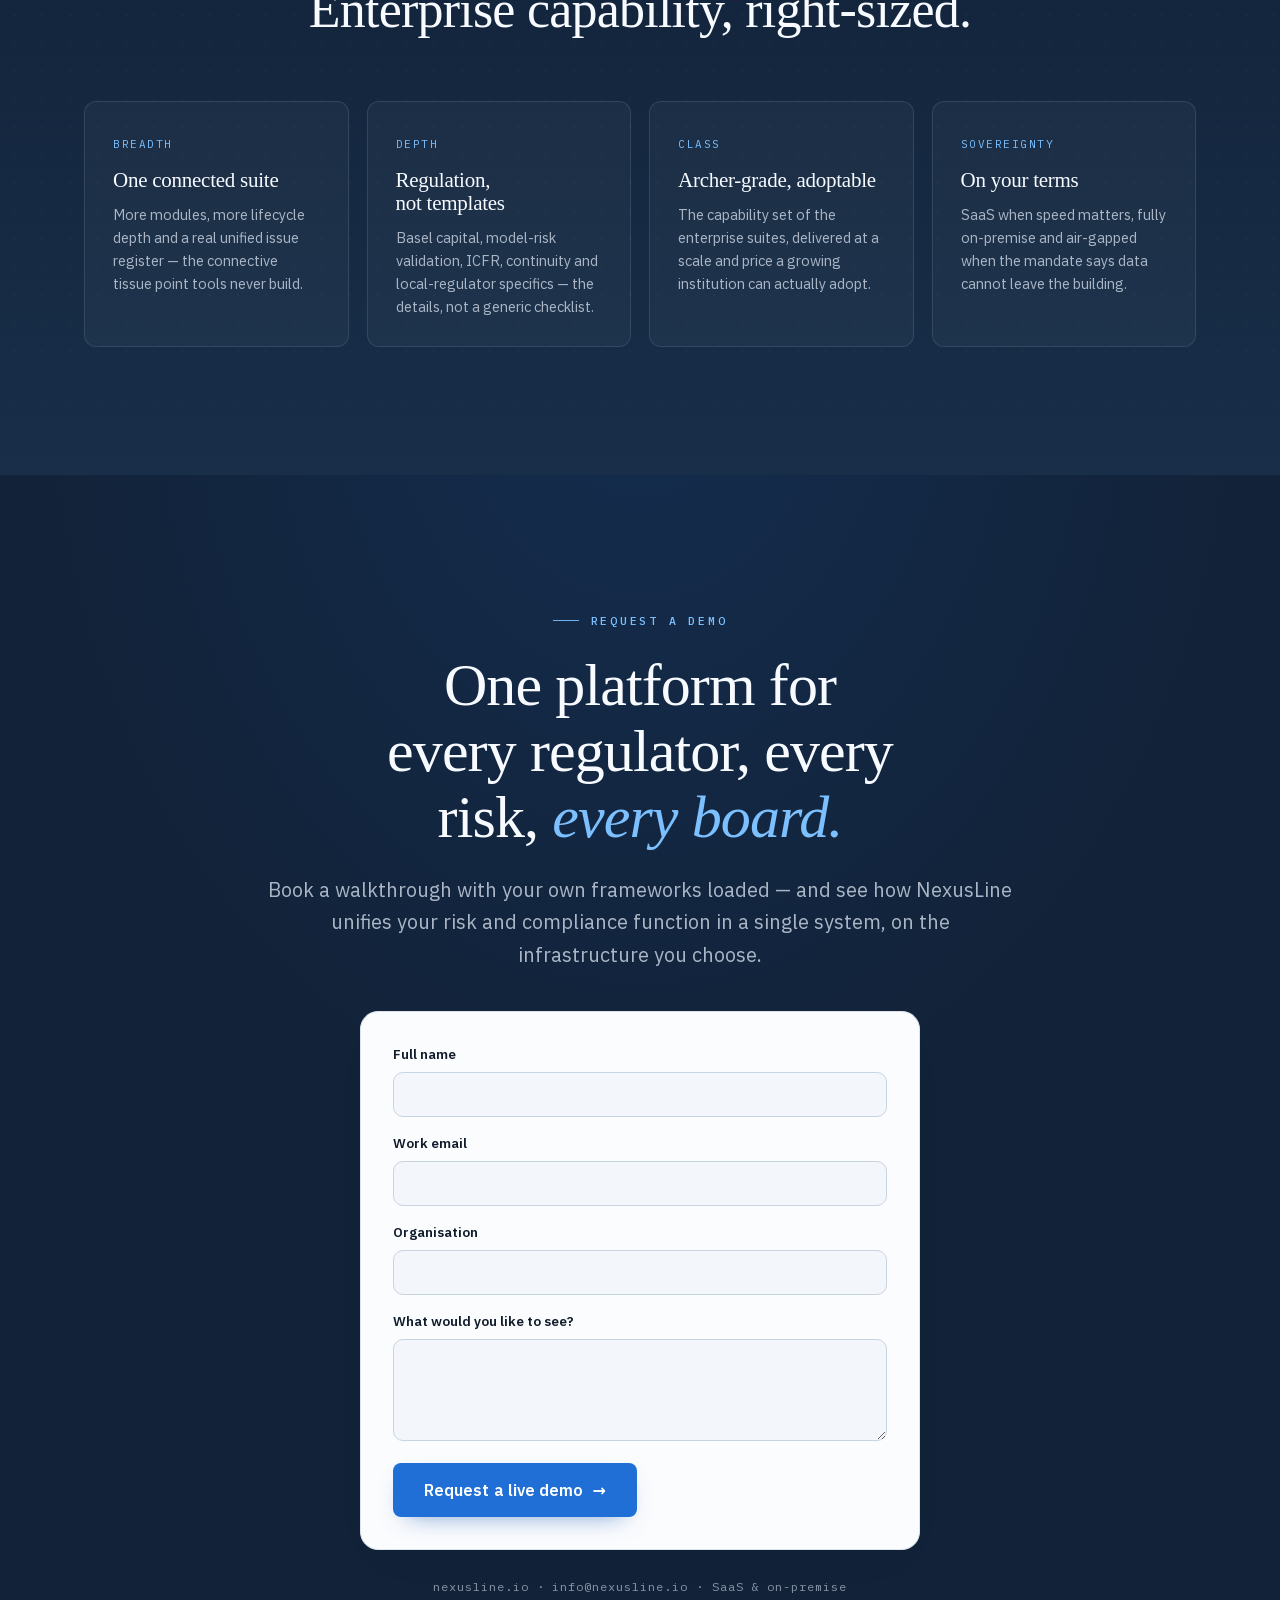
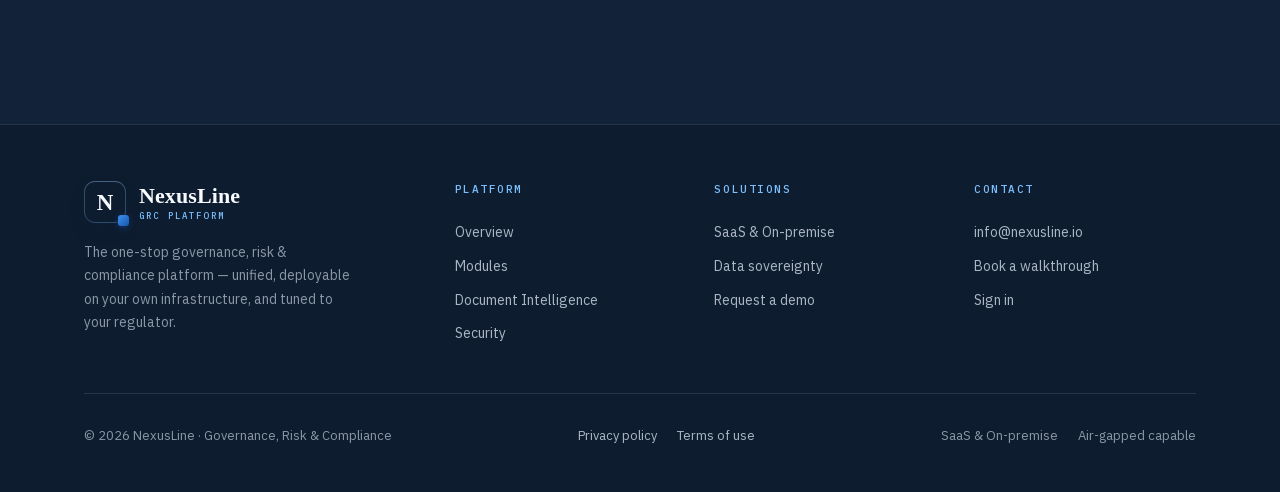
==== commit c917de68: "Legal/trust: privacy and terms pages (TODO scaffolds), footer links, FAQ scaffold - /privacy and /te" ====
--- a/index.html
+++ b/index.html
@@ -632,6 +632,45 @@
   </div>
 </section>
 
+<!-- ======================================================= FAQ
+     TODO: confirm the questions, write the answers, then remove the `hidden` attribute below.
+     main.js adds the FAQPage structured data from this markup automatically once it is visible
+     and no answer still says TODO. -->
+<section class="sec-pad" id="faq" hidden>
+  <div class="wrap">
+    <div class="sec-head reveal">
+      <span class="eyebrow">FAQ</span>
+      <h2 class="h-sec">Questions institutions ask us.</h2>
+    </div>
+    <div class="faq">
+      <details class="faq-item">
+        <summary>Can NexusLine run entirely on-premise or air-gapped?</summary>
+        <div class="faq-a"><p>TODO: answer.</p></div>
+      </details>
+      <details class="faq-item">
+        <summary>Which frameworks come preloaded?</summary>
+        <div class="faq-a"><p>TODO: answer.</p></div>
+      </details>
+      <details class="faq-item">
+        <summary>Does document intelligence send our documents to a third party?</summary>
+        <div class="faq-a"><p>TODO: answer.</p></div>
+      </details>
+      <details class="faq-item">
+        <summary>How is our data isolated in the managed cloud?</summary>
+        <div class="faq-a"><p>TODO: answer.</p></div>
+      </details>
+      <details class="faq-item">
+        <summary>How long does it take to get started?</summary>
+        <div class="faq-a"><p>TODO: answer.</p></div>
+      </details>
+      <details class="faq-item">
+        <summary>How is NexusLine priced?</summary>
+        <div class="faq-a"><p>TODO: answer.</p></div>
+      </details>
+    </div>
+  </div>
+</section>
+
 <!-- ======================================================= FINAL CTA (dark) -->
 <section class="final sec-pad dark" id="demo">
   <div class="wrap">
@@ -641,6 +680,7 @@
     <form class="contact-form demo-form final-form reveal d3" action="https://formsubmit.co/info@nexusline.io" method="POST" data-demo-form>
       <input type="hidden" name="_subject" value="NexusLine demo request">
       <input type="hidden" name="_template" value="table">
+      <input type="hidden" name="_next" value="https://nexusline.io/thank-you">
       <input type="text" name="_honey" class="hp" tabindex="-1" autocomplete="off" aria-hidden="true">
       <label>Full name<input type="text" name="name" autocomplete="name" required></label>
       <label>Work email<input type="email" name="email" autocomplete="email" required></label>
@@ -687,6 +727,10 @@
       </div>
       <div class="foot-bot">
         <span>© 2026 NexusLine · Governance, Risk &amp; Compliance</span>
+        <nav class="foot-legal" aria-label="Legal">
+          <a href="/privacy">Privacy policy</a>
+          <a href="/terms">Terms of use</a>
+        </nav>
         <div class="r">
           <span>SaaS &amp; On-premise</span>
           <span>Air-gapped capable</span>
--- a/assets/css/styles.css
+++ b/assets/css/styles.css
@@ -502,6 +502,9 @@
 .foot-bot{display:flex; align-items:center; justify-content:space-between; gap:16px; flex-wrap:wrap; padding-top:28px; border-top:1px solid var(--line-dark);}
 .foot-bot span{font-size:13px; color:var(--on-ink-3);}
 .foot-bot .r{display:flex; gap:20px;}
+.foot-legal{display:flex; gap:20px; flex-wrap:wrap;}
+.foot-legal a, .foot-legal button{font:inherit; font-size:13px; color:var(--on-ink-2); background:none; border:0; padding:4px 0; cursor:pointer; transition:color .2s;}
+.foot-legal a:hover, .foot-legal button:hover{color:#fff;}
 
 /* reveal animation */
 .reveal{opacity:0; transform:translateY(22px); transition:opacity .7s cubic-bezier(.2,.7,.2,1), transform .7s cubic-bezier(.2,.7,.2,1);}
@@ -573,6 +576,30 @@
 .contact-form .form-status:empty{display:none;}
 .contact-form .form-status.ok{color:#177a4a;}
 .contact-form .form-status.err{color:#c0392b;}
+.contact-form .field-error{font-size:13px; font-weight:500; color:#c0392b;}
+.contact-form [aria-invalid="true"]{border-color:#c0392b;}
 .final-form{position:relative; max-width:560px; margin:40px auto 0; text-align:left; color:var(--text);}
 .final-form .btn{align-self:flex-start;}
 @media (max-width:820px){ .contact-grid{grid-template-columns:1fr;} }
+
+/* FAQ (home) */
+.faq{display:flex; flex-direction:column; gap:12px; max-width:880px;}
+.faq-item{border:1px solid var(--line); border-radius:12px; background:var(--card); box-shadow:var(--shadow-card);}
+.faq-item summary{cursor:pointer; list-style:none; display:flex; justify-content:space-between; align-items:center; gap:18px; padding:20px 24px; font-family:var(--serif); font-size:19px; font-weight:500; color:var(--text-strong);}
+.faq-item summary::-webkit-details-marker{display:none;}
+.faq-item summary::after{content:"+"; font-family:var(--mono); font-size:18px; color:var(--accent-deep); flex:0 0 auto;}
+.faq-item[open] summary::after{content:"\2212";}
+.faq-a{padding:0 24px 22px; font-size:15px; color:var(--muted); line-height:1.65; max-width:72ch;}
+
+/* legal pages */
+.prose{max-width:800px;}
+.prose h2{font-size:clamp(24px,2.6vw,30px); margin:46px 0 14px;}
+.prose p, .prose li{font-size:16px; line-height:1.7; color:var(--text);}
+.prose ul{margin:14px 0 0 20px; display:flex; flex-direction:column; gap:10px;}
+.prose .updated{font-family:var(--mono); font-size:12px; letter-spacing:.08em; text-transform:uppercase; color:var(--muted); margin-bottom:24px;}
+/* TODO markers are deliberately loud so unfinished copy can't ship unnoticed */
+.todo, .prose ul.todo-list{background:#fff6e0; border:1px dashed #b7791f; border-radius:8px; padding:14px 16px; color:#5c3d00; margin-top:12px;}
+.prose ul.todo-list{margin-left:0; padding-left:36px;}
+.prose .todo-list li{color:#5c3d00;}
+.todo b{font-family:var(--mono); font-size:11px; letter-spacing:.12em; margin-right:8px; color:#8a4b00;}
+.todo-inline{background:#fff6e0; outline:1px dashed #b7791f; padding:0 4px; color:#5c3d00;}
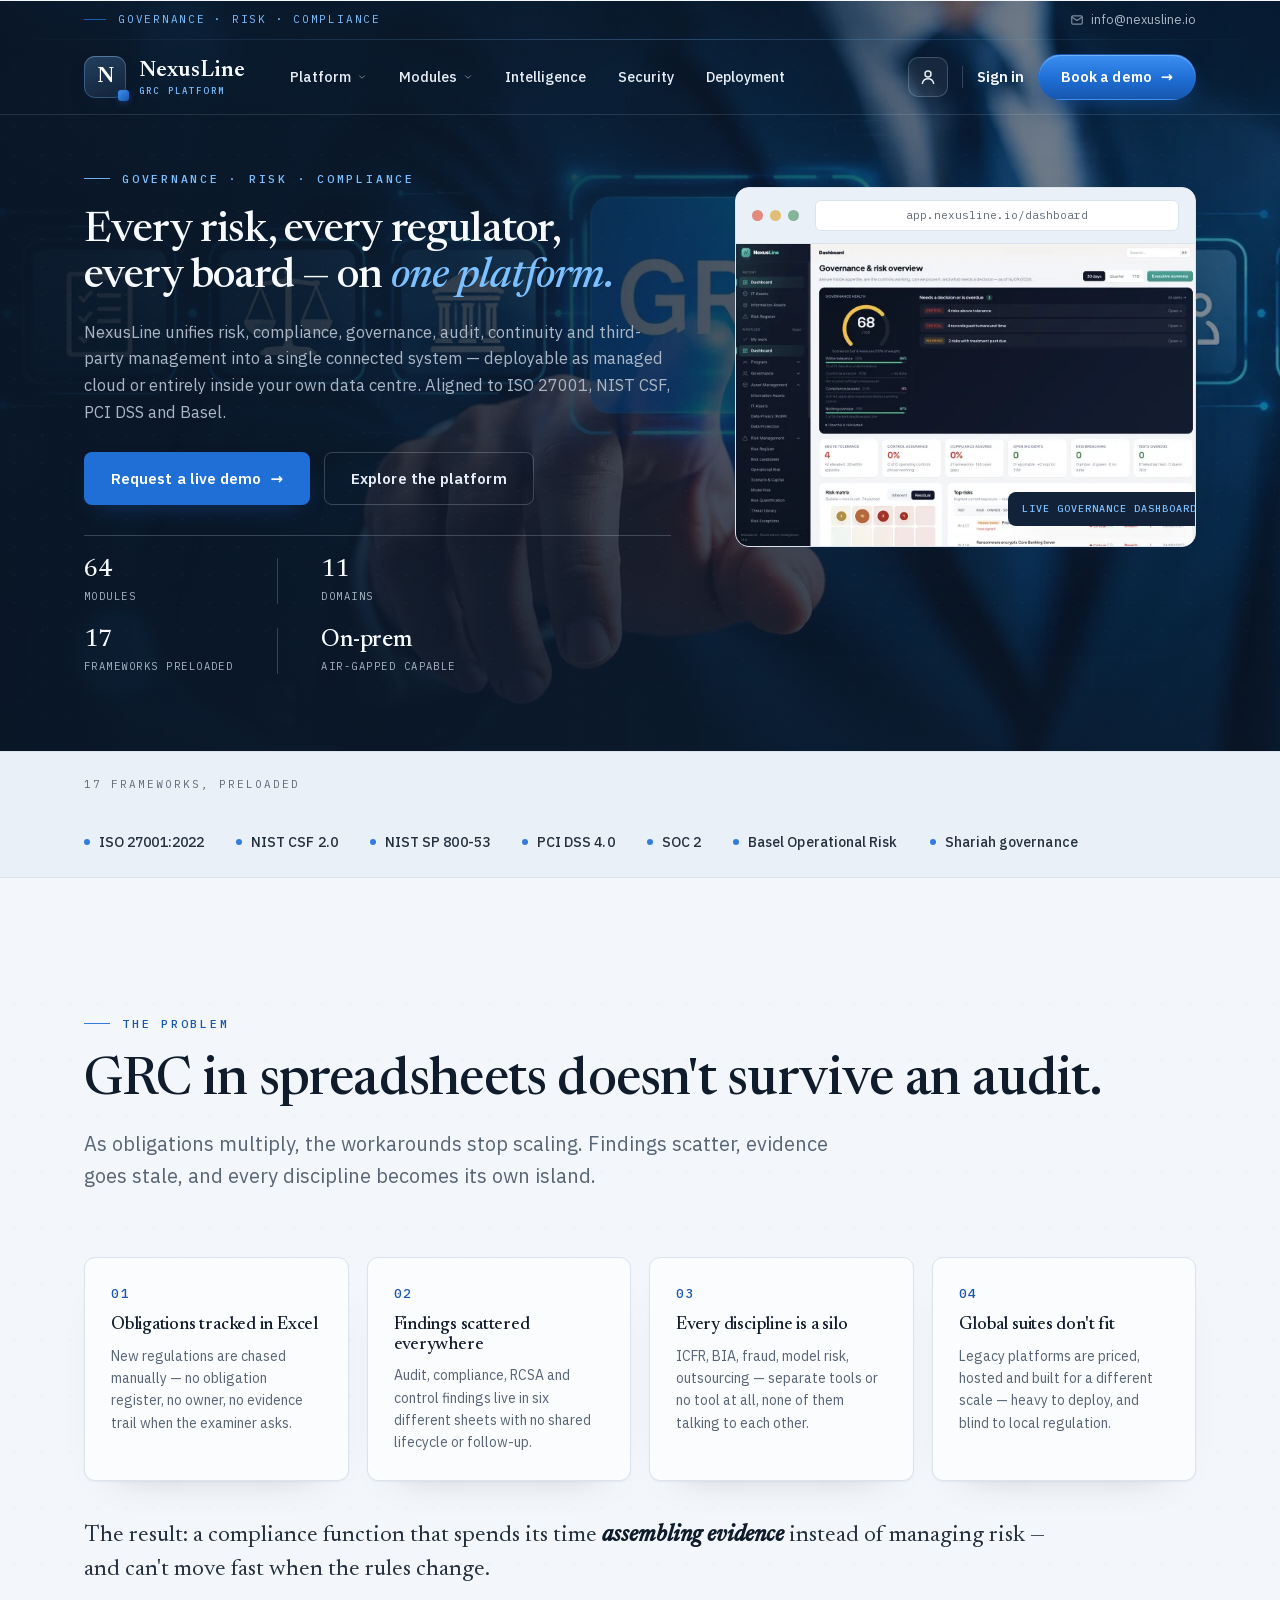
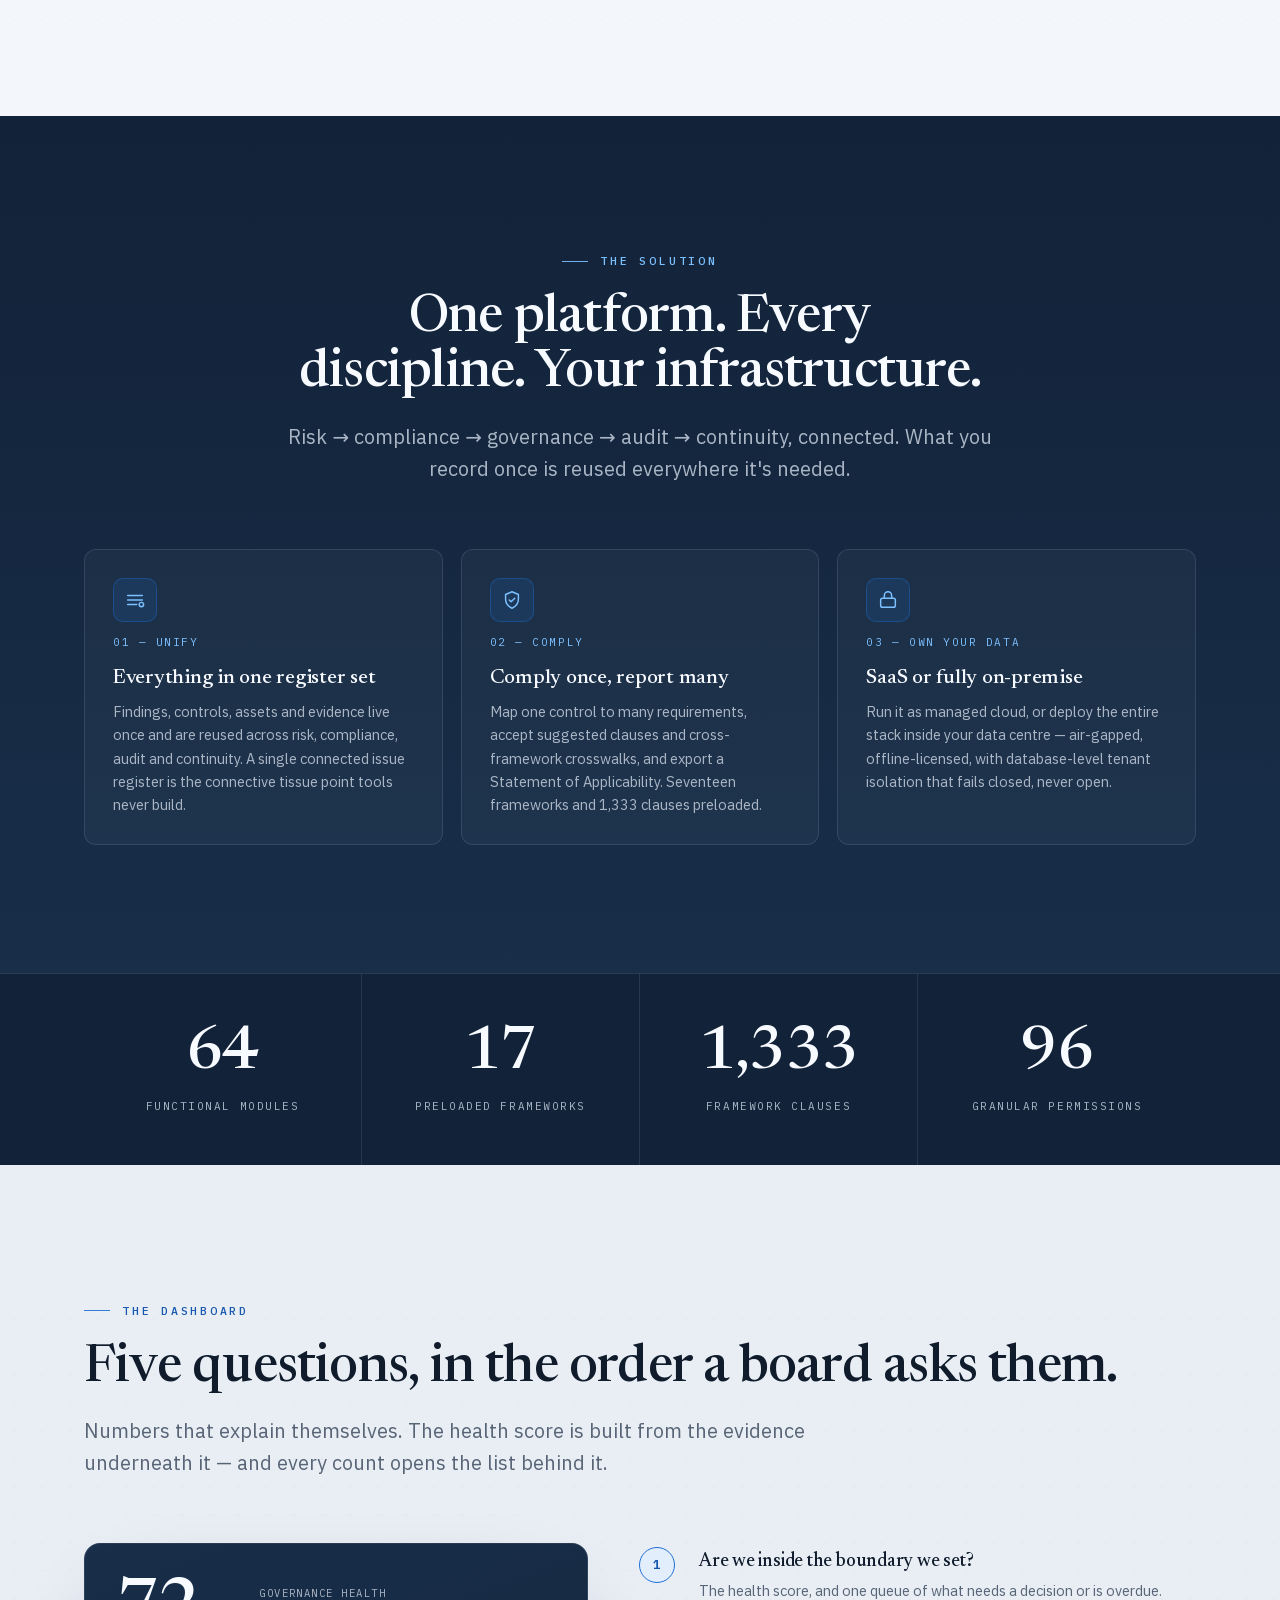
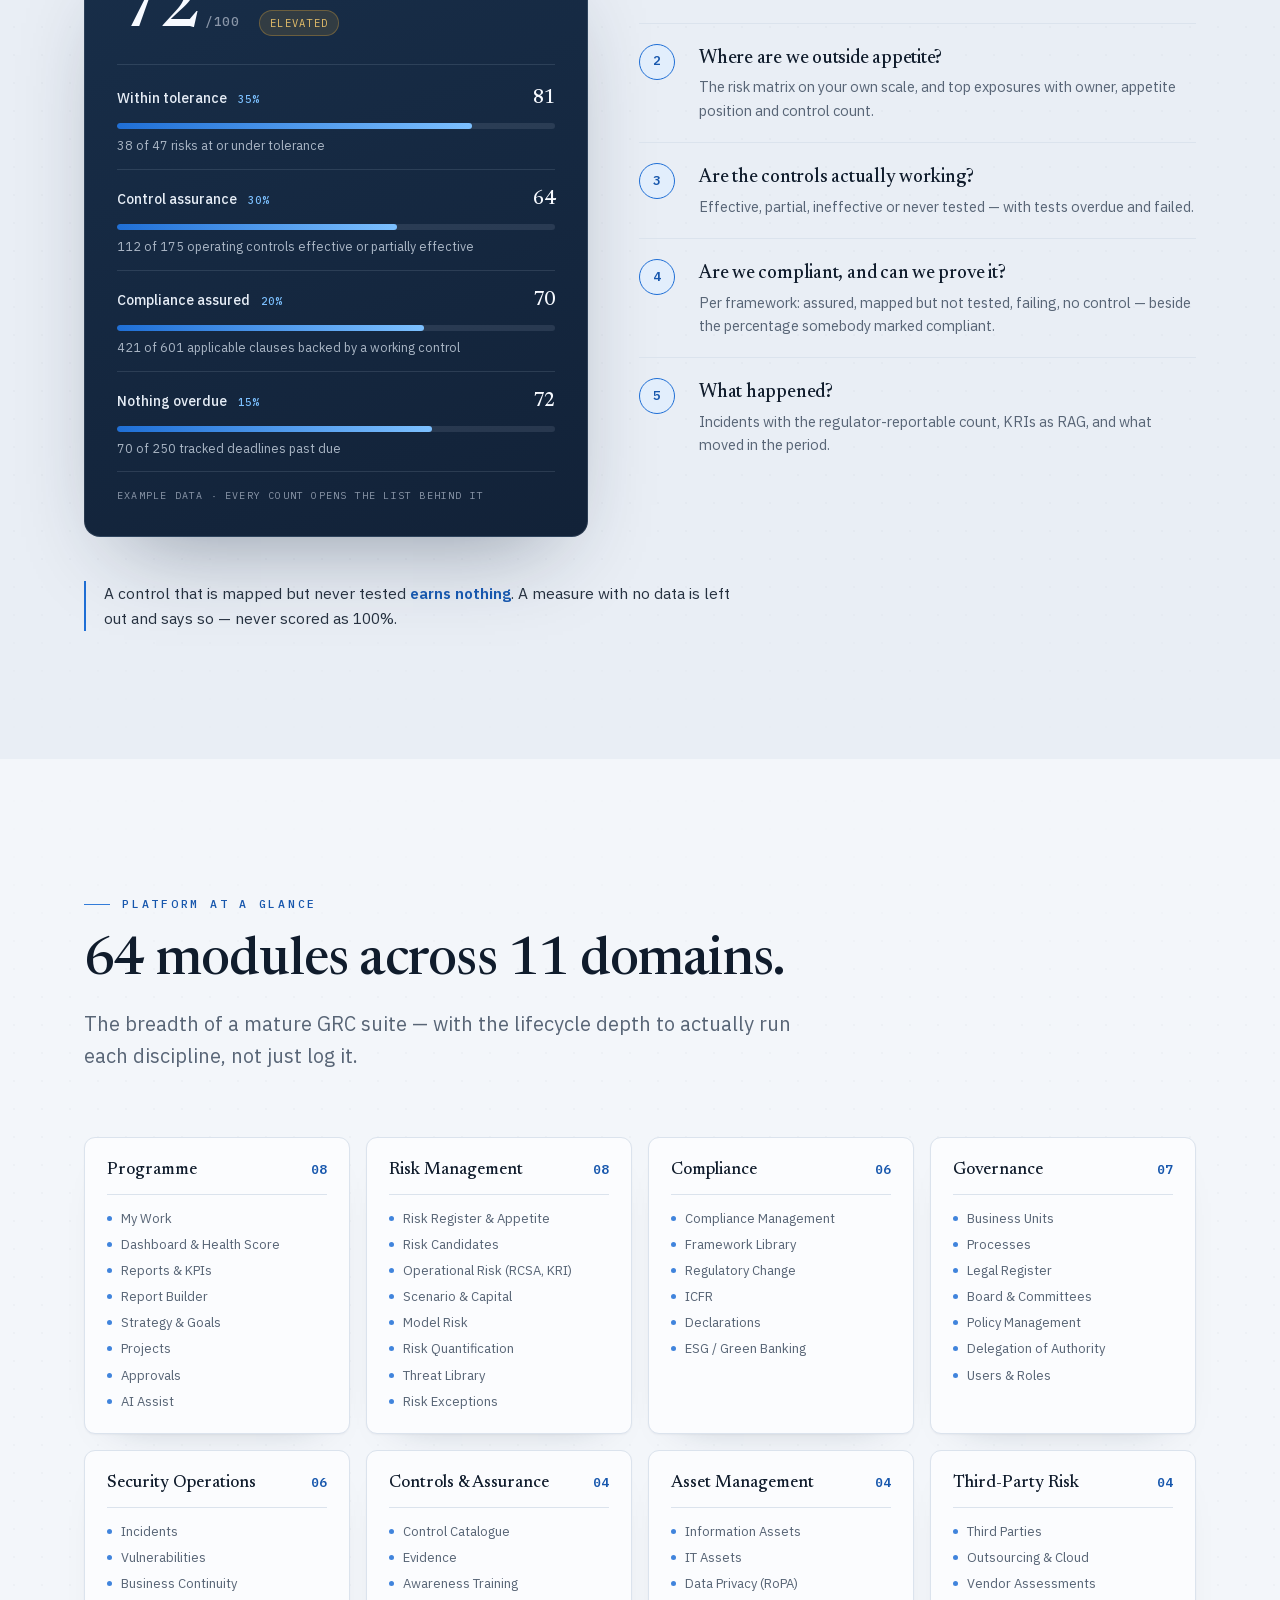
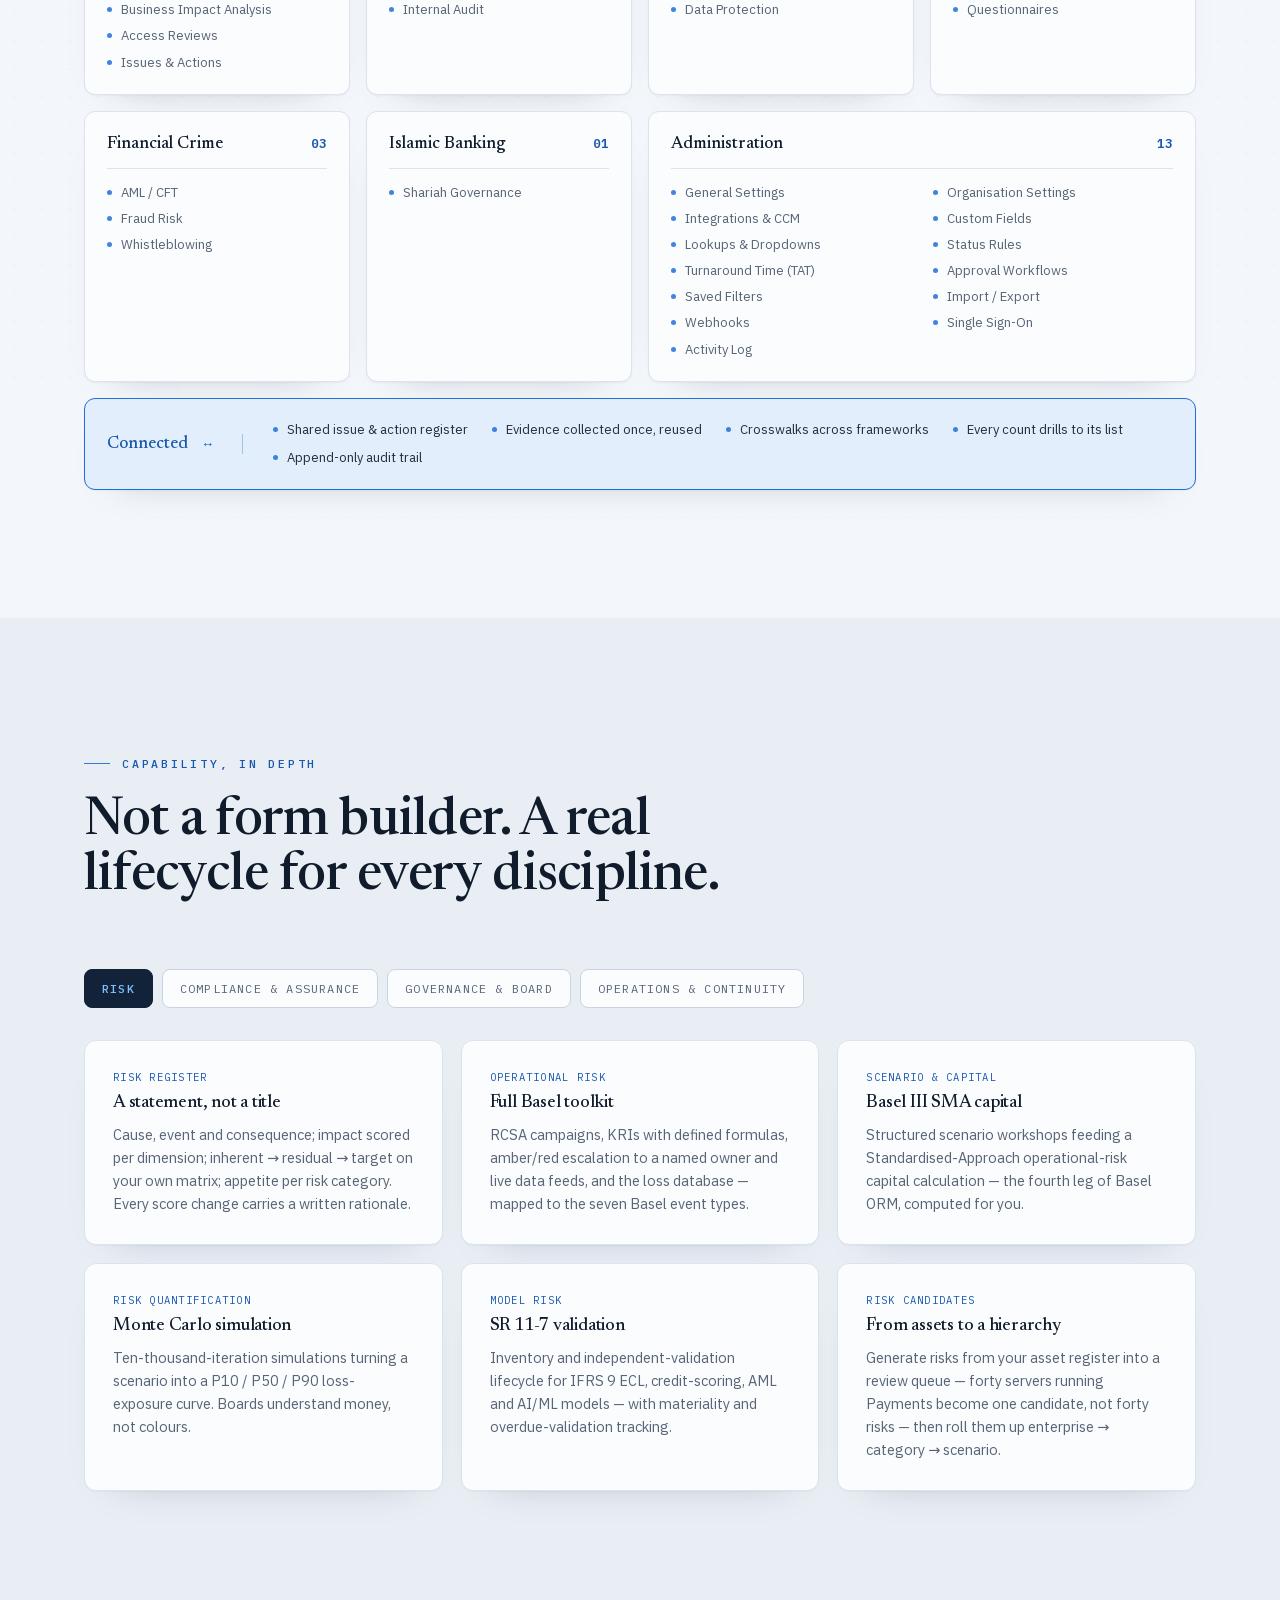
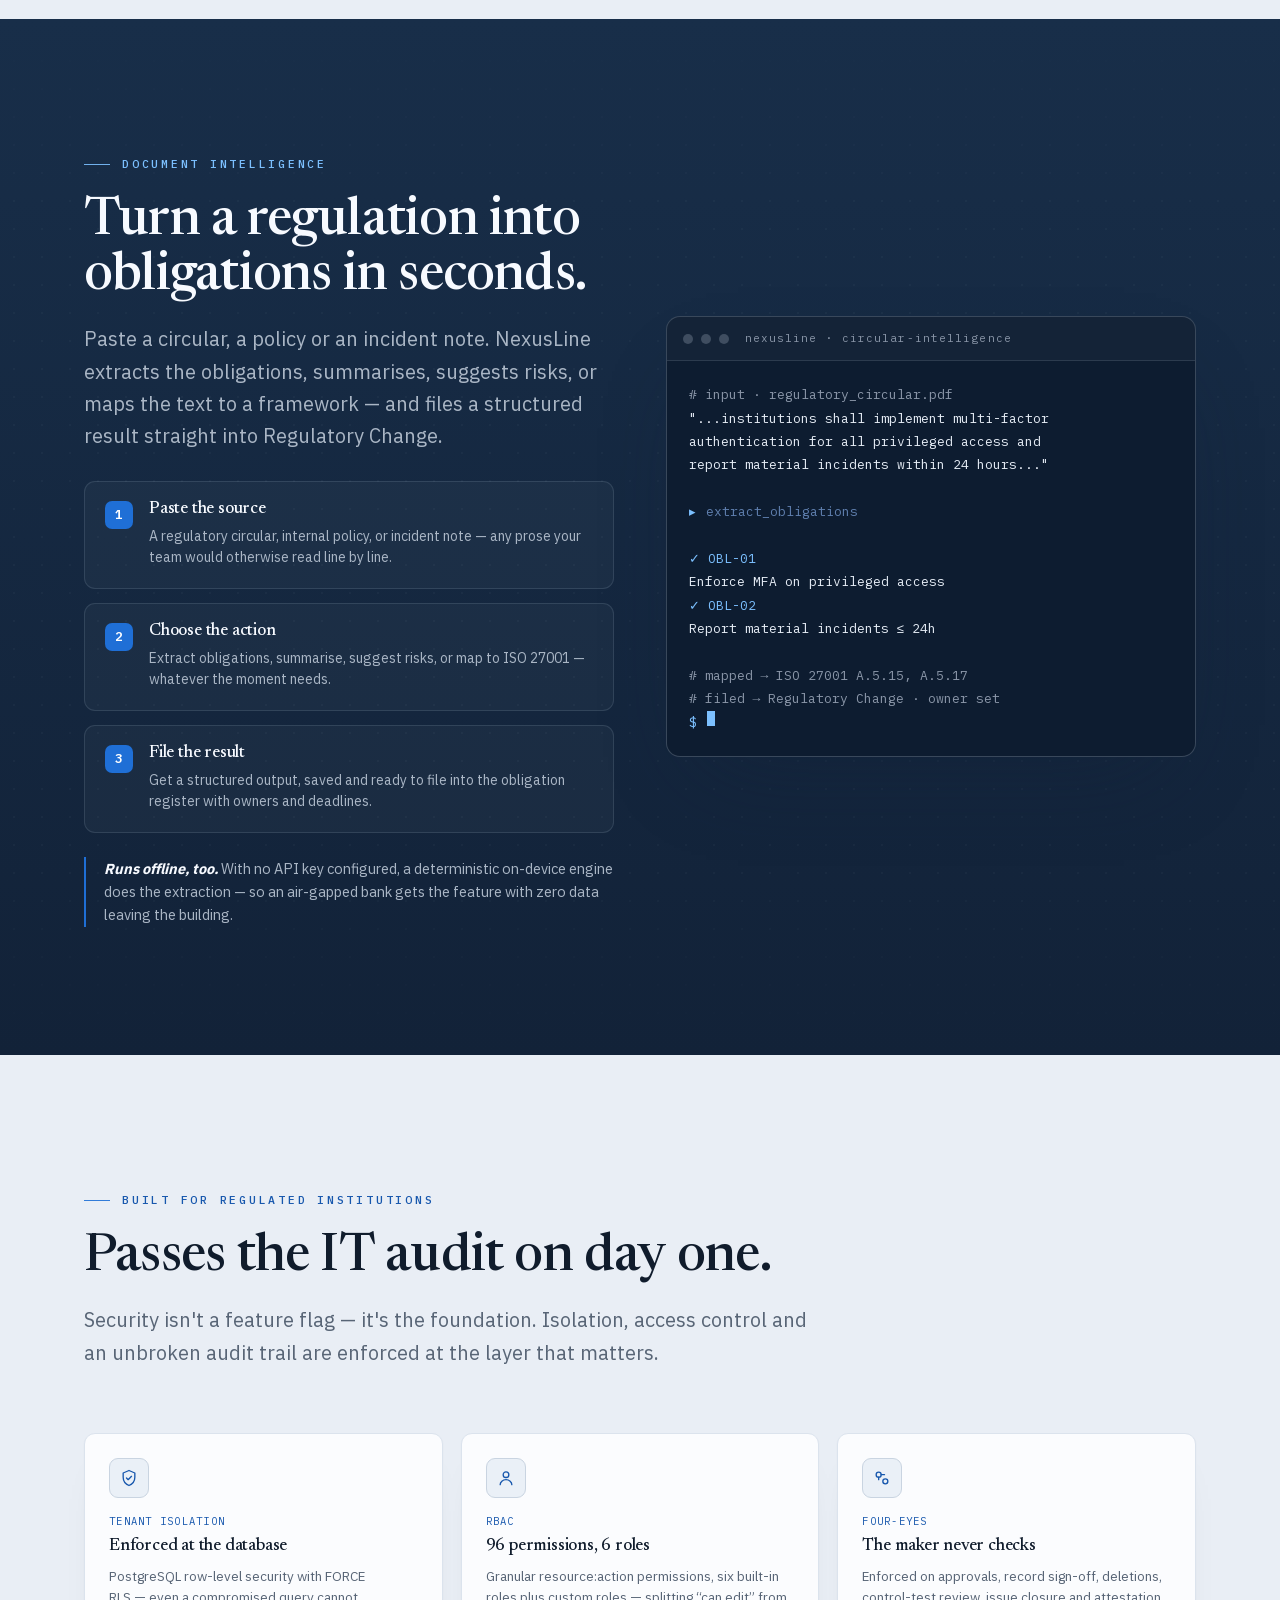
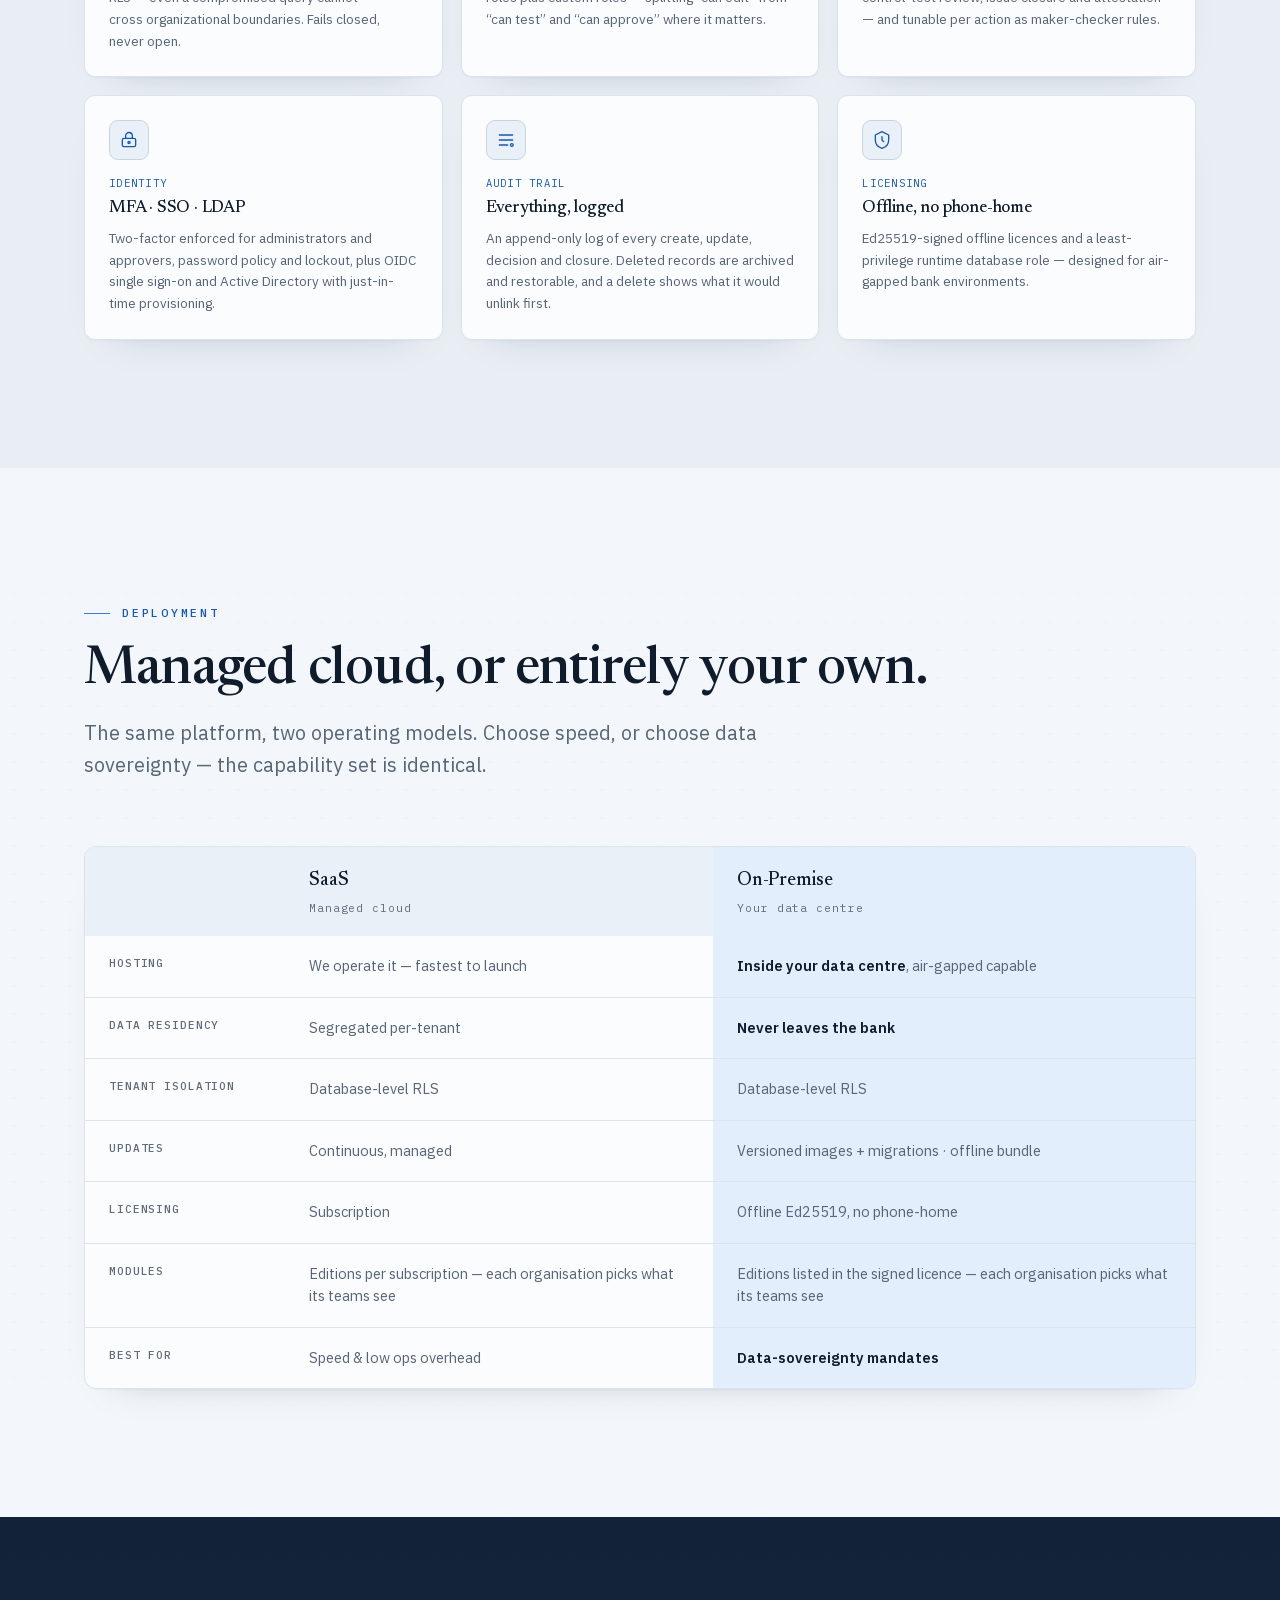
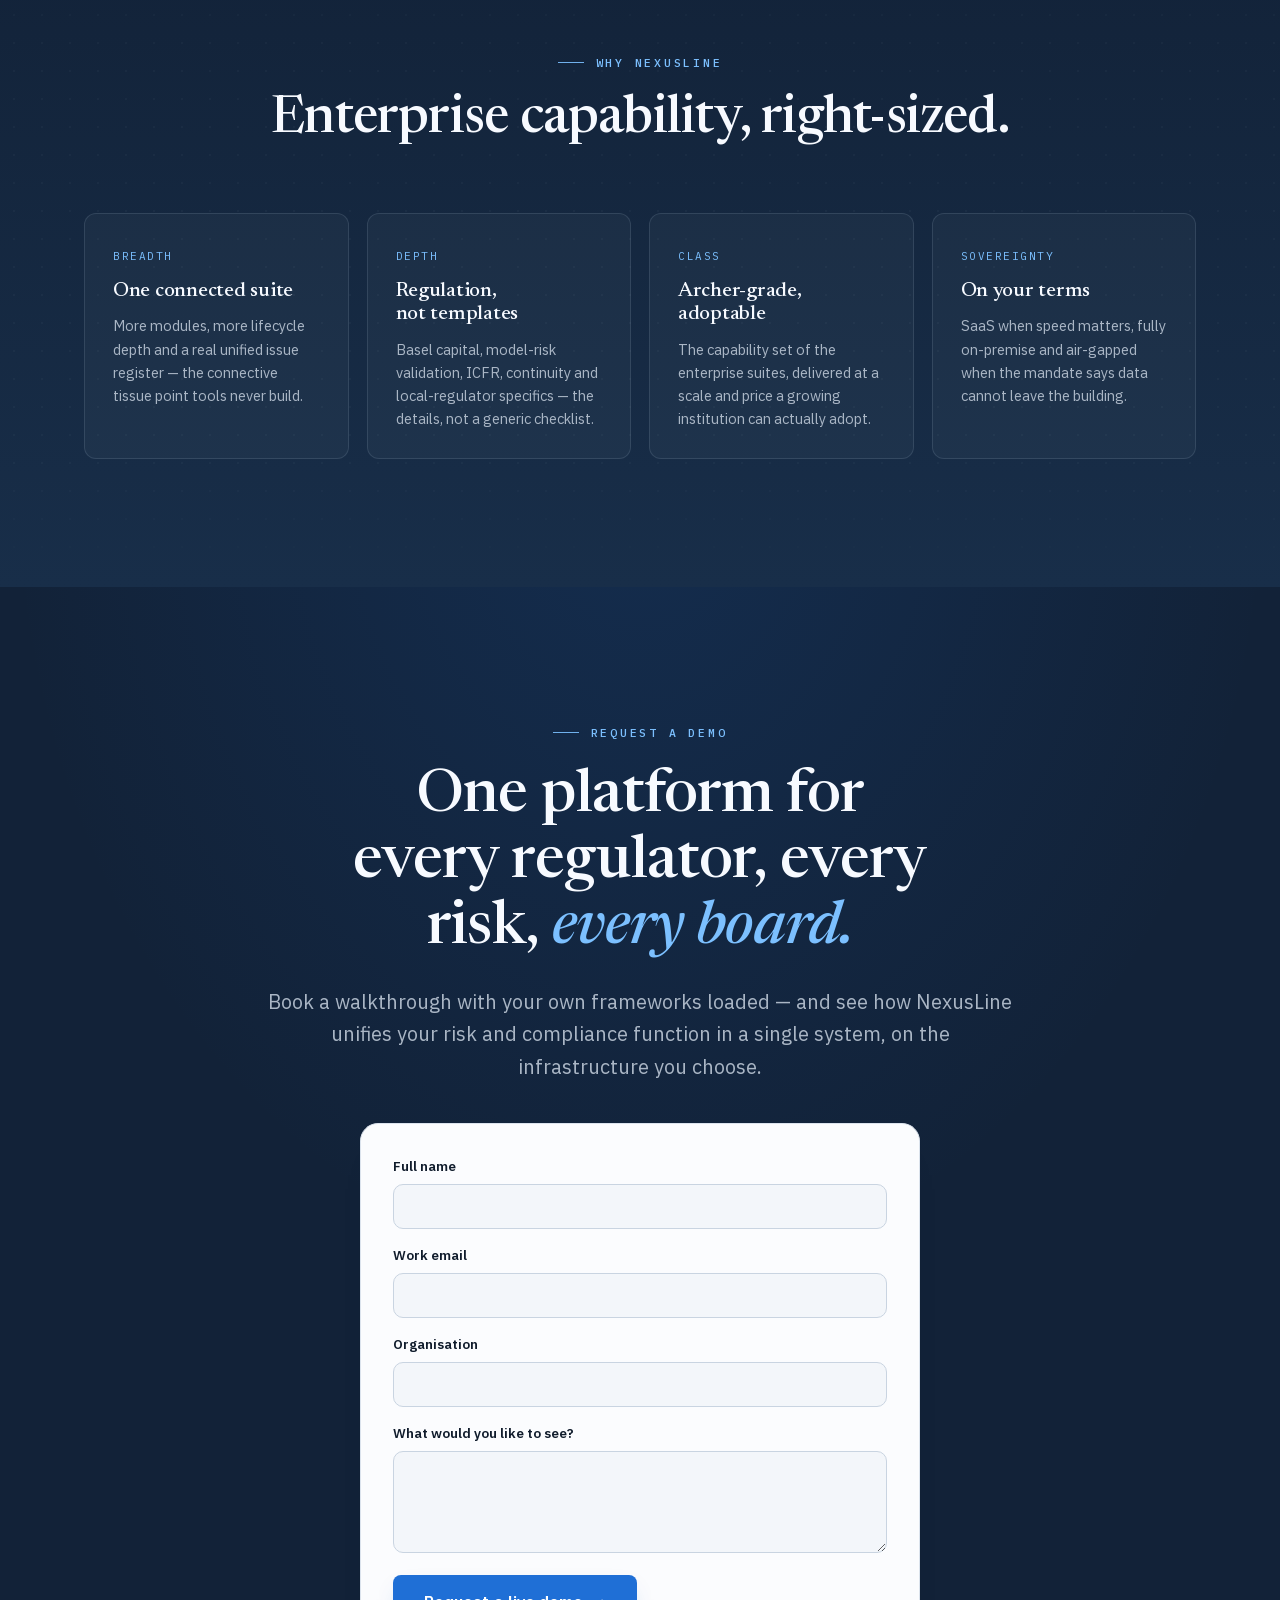
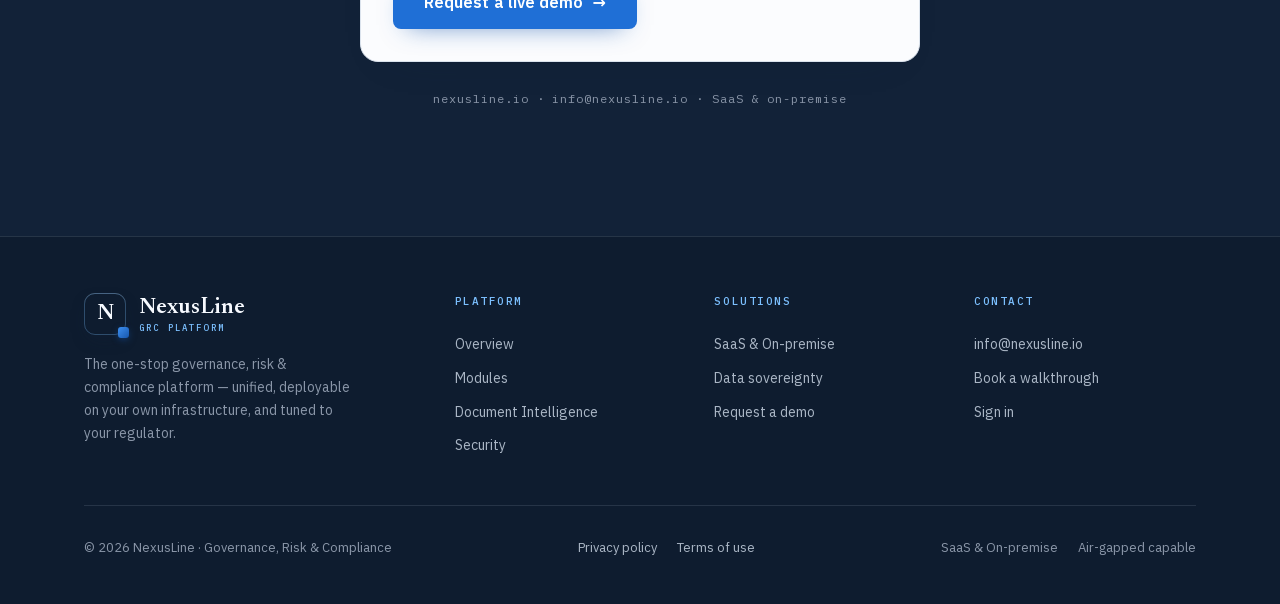
==== commit 746392d8: "Nav: account icon instead of a magnifier on the sign-in button The icon button links to app.nexuslin" ====
--- a/index.html
+++ b/index.html
@@ -42,6 +42,7 @@
 
   <!-- Interactions -->
   <script src="/assets/js/main.js" defer></script>
+  <script src="/assets/js/consent.js" defer></script>
 
   <script type="application/ld+json">
 {
@@ -172,7 +173,7 @@
         </ul>
       </nav>
       <div class="nav-cta">
-        <a class="nav-search" href="https://app.nexusline.io" aria-label="Sign in to the app"><svg viewBox="0 0 24 24" fill="none" stroke="currentColor" stroke-width="2" aria-hidden="true"><circle cx="11" cy="11" r="7"></circle><path d="M21 21l-4-4" stroke-linecap="round"></path></svg></a>
+        <a class="nav-search" href="https://app.nexusline.io" aria-label="Sign in to the app"><svg viewBox="0 0 24 24" fill="none" stroke="currentColor" stroke-width="2" aria-hidden="true"><circle cx="12" cy="8" r="4"></circle><path d="M4.5 20.5c.8-3.8 3.9-6.3 7.5-6.3s6.7 2.5 7.5 6.3" stroke-linecap="round"></path></svg></a>
         <span class="nav-divider" aria-hidden="true"></span>
         <a class="nav-signin" href="https://app.nexusline.io">Sign in</a>
         <a class="btn btn-primary" href="/contact">Book a demo <span class="arr">&#8594;</span></a>
@@ -730,6 +731,7 @@
         <nav class="foot-legal" aria-label="Legal">
           <a href="/privacy">Privacy policy</a>
           <a href="/terms">Terms of use</a>
+          <button type="button" data-cookie-settings hidden>Cookie settings</button>
         </nav>
         <div class="r">
           <span>SaaS &amp; On-premise</span>
--- a/assets/css/styles.css
+++ b/assets/css/styles.css
@@ -107,6 +107,7 @@
 .btn .arr{transition:transform .2s ease;}
 .btn:hover .arr{transform:translateX(3px);}
 .btn-lg{padding:16px 30px; font-size:16px;}
+@media (max-width:460px){ .btn-lg{white-space:normal; text-align:center; max-width:100%;} } /* long labels wrap instead of overflowing */
 
 /* ---------------------------------------------------------------- header — corporate */
 .topbar{background:linear-gradient(90deg,#0d1b2e,var(--ink) 46%,#16283f); color:var(--on-ink-2); font-family:var(--sans); position:relative;}
@@ -254,10 +255,8 @@
     linear-gradient(rgba(10,22,38,.86), rgba(10,22,38,.9)),
     image-set(url("../img/hero-grc-banner.webp") type("image/webp"), url("../img/hero-grc-banner.jpg") type("image/jpeg")) center/cover no-repeat, var(--ink);}
 }
-.hero-inner{padding:clamp(56px,8vw,100px) 0 clamp(64px,8vw,100px);}
-/* .hero-inner and .trust-inner zero the .wrap side gutter with their padding shorthand; put it back
-   wherever the viewport is too narrow to leave one (wide desktop layouts are unchanged) */
-.wrap.hero-inner, .wrap.trust-inner{padding-left:max(0px, clamp(20px,5vw,44px) - max(0px, (100vw - var(--maxw)) / 2)); padding-right:max(0px, clamp(20px,5vw,44px) - max(0px, (100vw - var(--maxw)) / 2));}
+/* vertical padding only: these sit on .wrap, whose side gutter aligns them with the nav */
+.hero-inner{padding-top:clamp(56px,8vw,100px); padding-bottom:clamp(64px,8vw,100px);}
 .hero-grid{display:grid; grid-template-columns:1.12fr .88fr; gap:clamp(34px,5vw,68px); align-items:center;}
 .hero h1{font-size:clamp(42px,5.8vw,74px); letter-spacing:-0.02em; line-height:1.03; font-weight:500;}
 .hero h1 .hl{color:var(--accent-deep); font-style:italic;}
@@ -282,7 +281,7 @@
 .hero-meta .m span{font-family:var(--mono); font-size:10.5px; letter-spacing:.14em; text-transform:uppercase; color:var(--faint);}
 
 /* hero visual: product screenshot in browser frame */
-.hero-viz{position:relative;}
+.hero-viz{position:relative; min-width:0;} /* lets the URL bar ellipsize on narrow phones */
 .browser{border-radius:14px; overflow:hidden; border:1px solid var(--line); background:#fff; box-shadow:var(--shadow-lg); position:relative;}
 .browser-bar{display:flex; align-items:center; gap:10px; padding:12px 16px; background:var(--ivory-deep); border-bottom:1px solid var(--line);}
 .browser-dots{display:flex; gap:7px;}
@@ -295,7 +294,7 @@
 
 /* trust strip */
 .trust{border-top:1px solid var(--line); border-bottom:1px solid var(--line); background:var(--ivory-deep);}
-.trust-inner{display:flex; align-items:center; gap:clamp(18px,3vw,42px); flex-wrap:wrap; padding:24px 0;}
+.trust-inner{display:flex; align-items:center; gap:clamp(18px,3vw,42px); flex-wrap:wrap; padding-top:24px; padding-bottom:24px;}
 .trust-label{font-family:var(--mono); font-size:11px; letter-spacing:.18em; text-transform:uppercase; color:var(--faint);}
 .trust-items{display:flex; gap:clamp(14px,2.6vw,32px); flex-wrap:wrap; align-items:center;}
 .trust-items span{font-size:14px; font-weight:500; color:var(--text); letter-spacing:.005em; display:inline-flex; align-items:center; gap:9px;}
@@ -603,3 +602,14 @@
 .prose .todo-list li{color:#5c3d00;}
 .todo b{font-family:var(--mono); font-size:11px; letter-spacing:.12em; margin-right:8px; color:#8a4b00;}
 .todo-inline{background:#fff6e0; outline:1px dashed #b7791f; padding:0 4px; color:#5c3d00;}
+
+/* cookie consent banner (consent.js) — Accept and Decline deliberately share one style */
+.consent{position:fixed; left:16px; right:16px; bottom:16px; z-index:300; max-width:560px; margin-left:auto;
+  background:var(--ink); color:var(--on-ink); border:1px solid var(--line-dark-2); border-radius:14px;
+  padding:20px 22px; box-shadow:var(--shadow-lg); display:flex; flex-direction:column; gap:14px;}
+.consent p{font-size:14px; line-height:1.6; color:var(--on-ink-2);}
+.consent a{color:var(--accent-soft); text-decoration:underline;}
+.consent-actions{display:flex; gap:10px; justify-content:flex-end; flex-wrap:wrap;}
+.consent .btn{padding:10px 22px; font-size:14px; color:#fff; background:rgba(226,236,248,.08); border-color:var(--line-dark-2);}
+.consent .btn:hover{background:rgba(226,236,248,.16); border-color:rgba(226,236,248,.45);}
+.consent :focus-visible{outline-color:var(--accent-soft);}
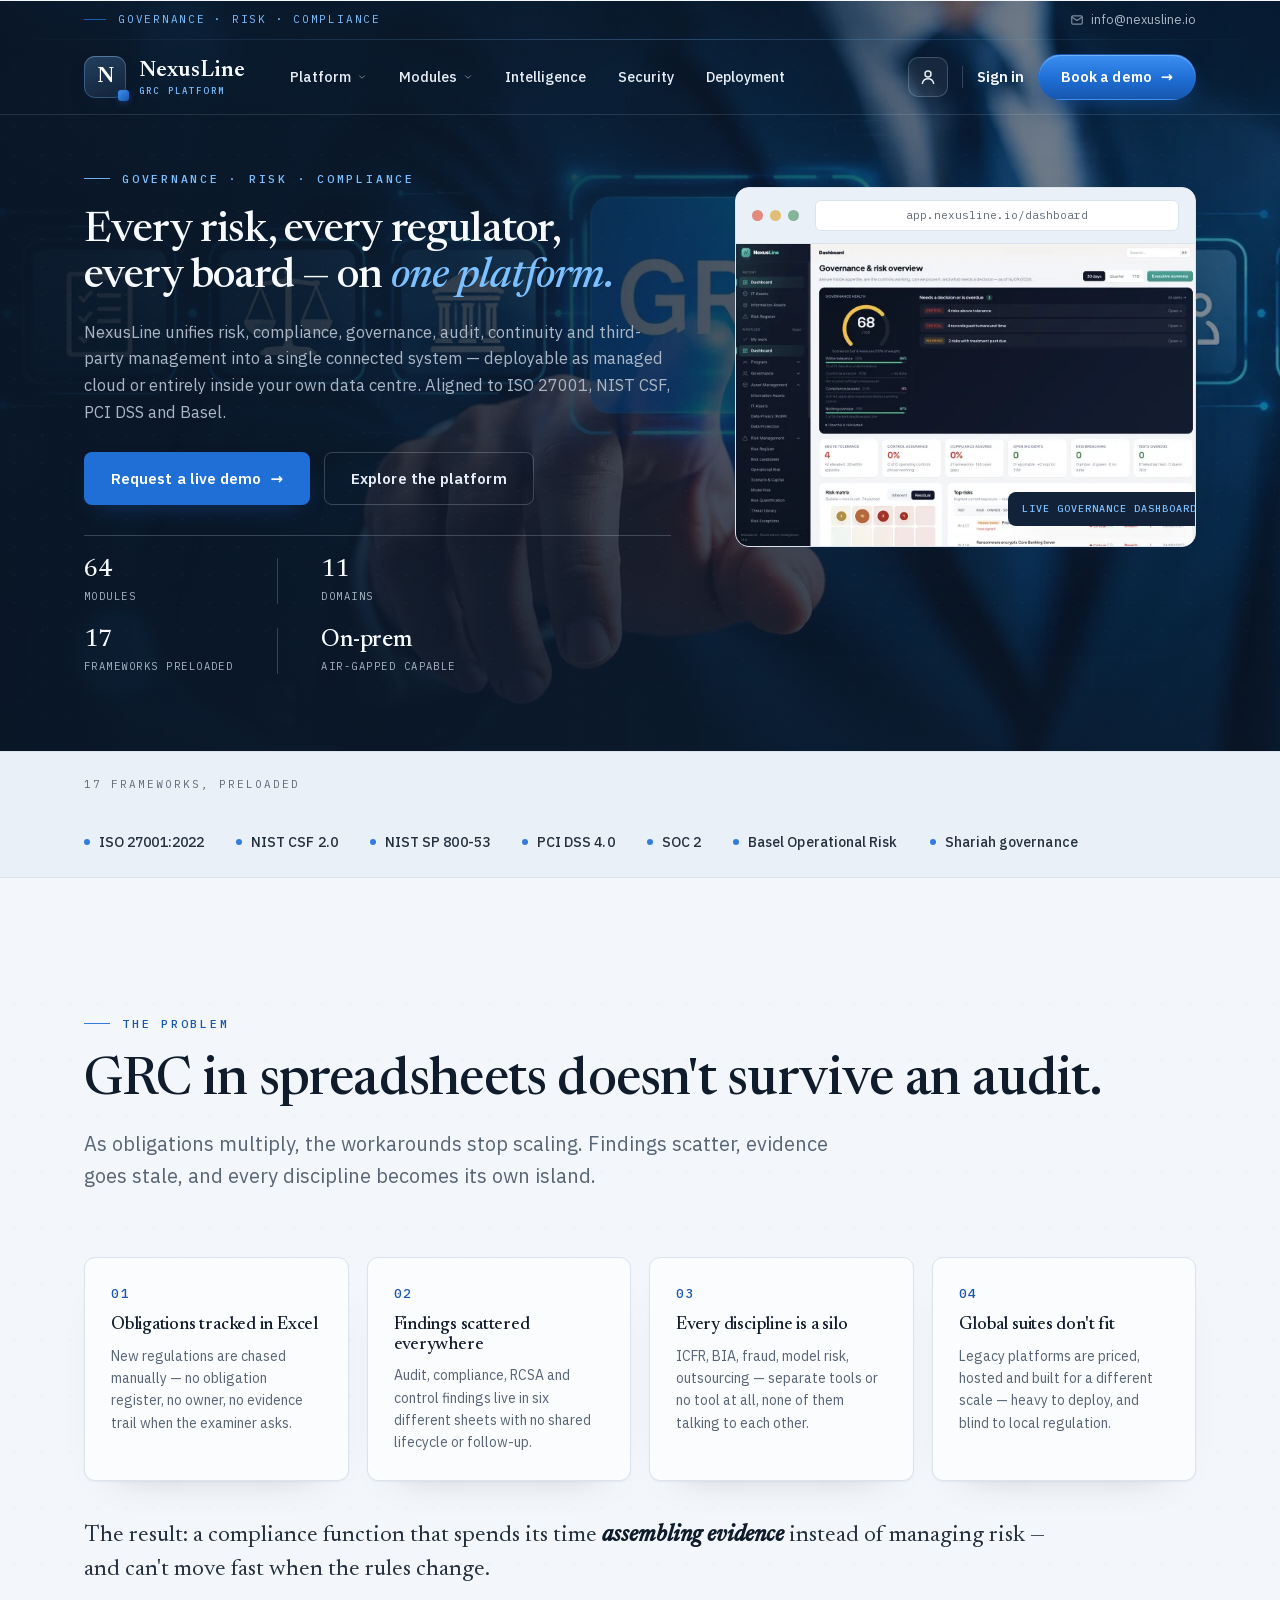
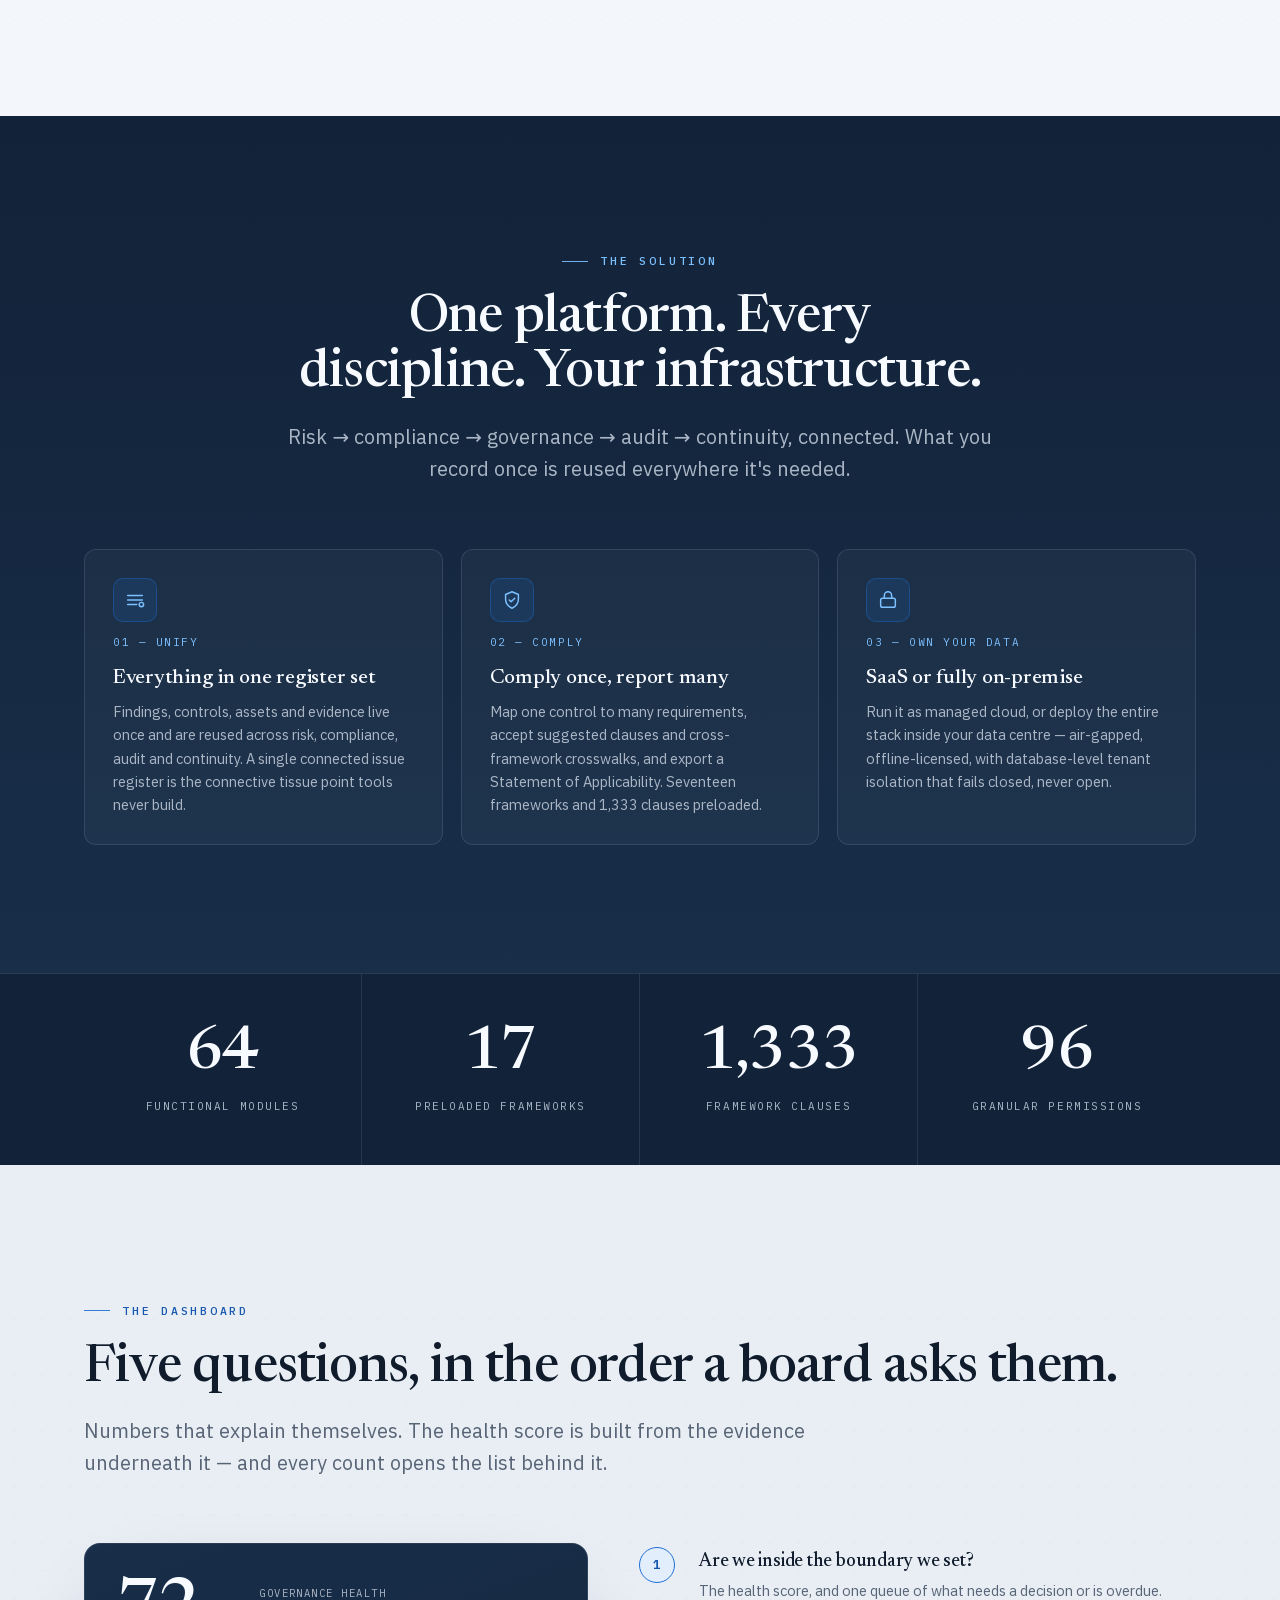
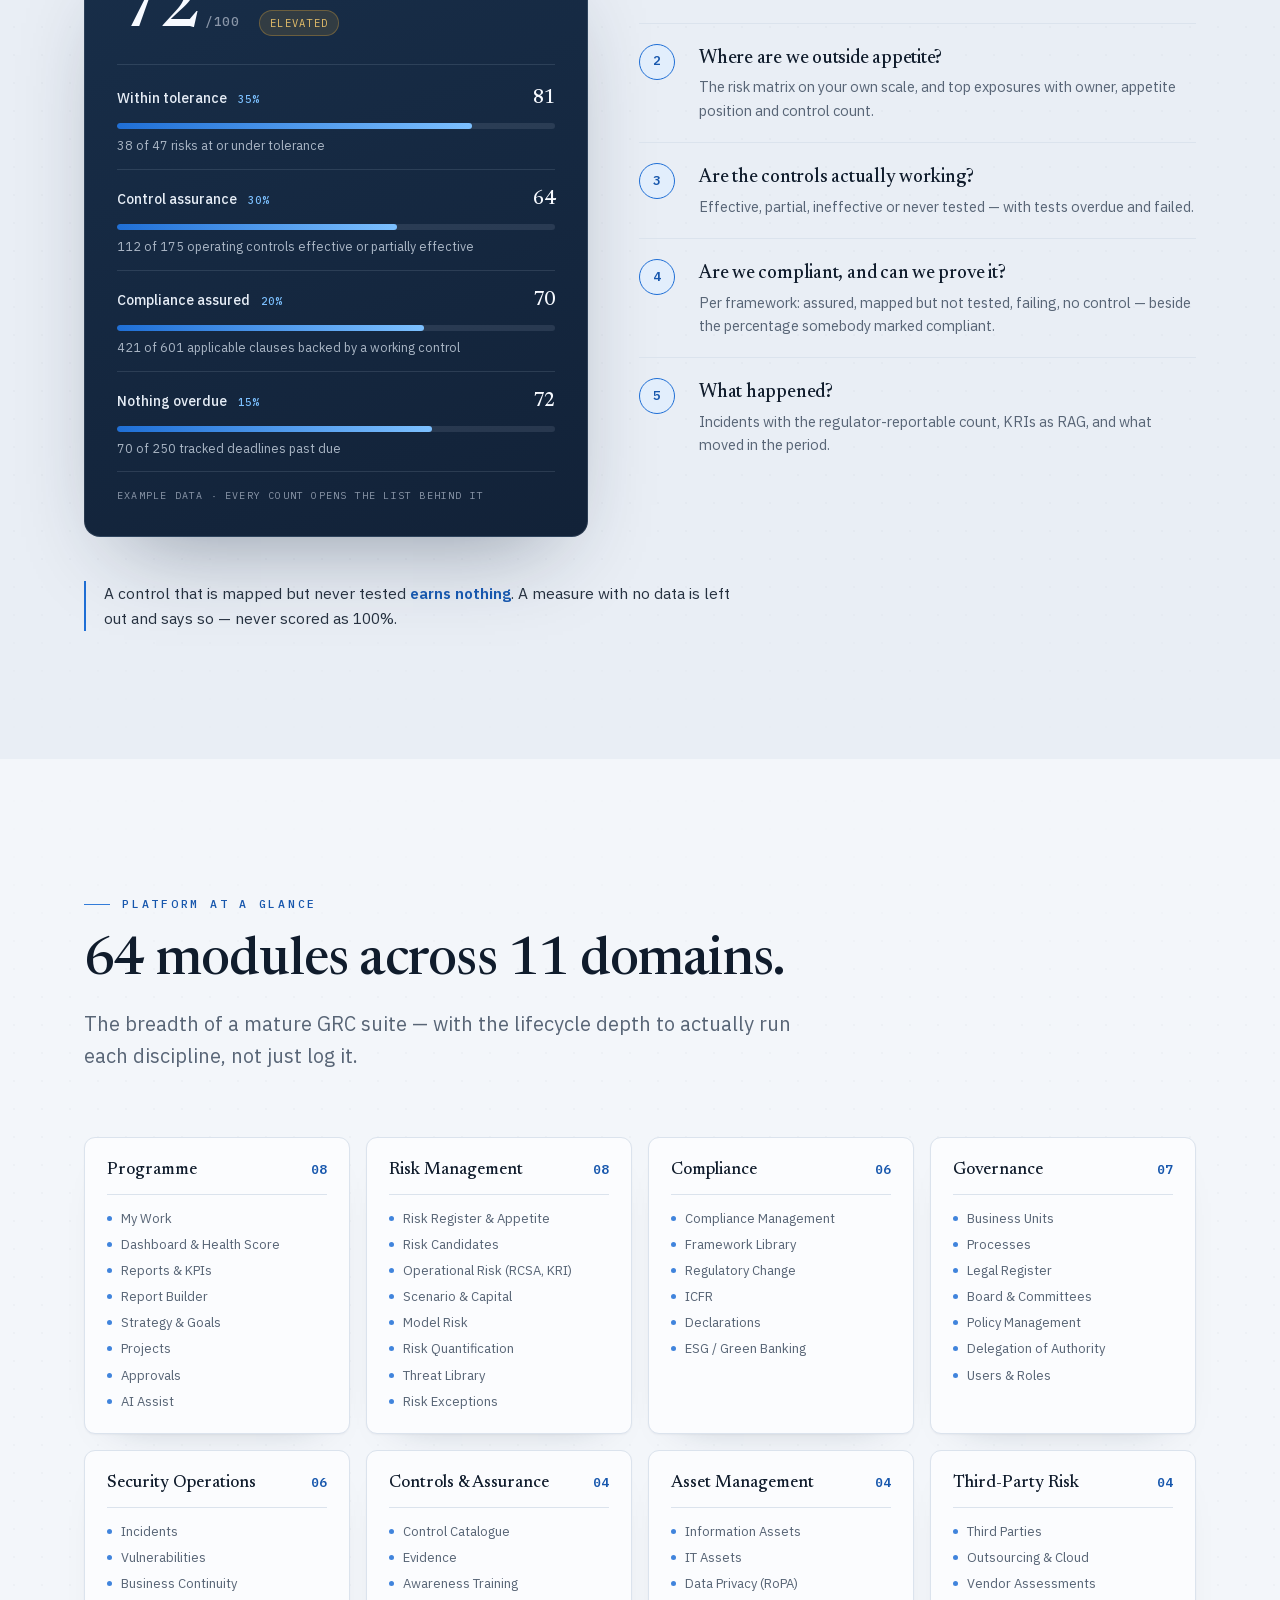
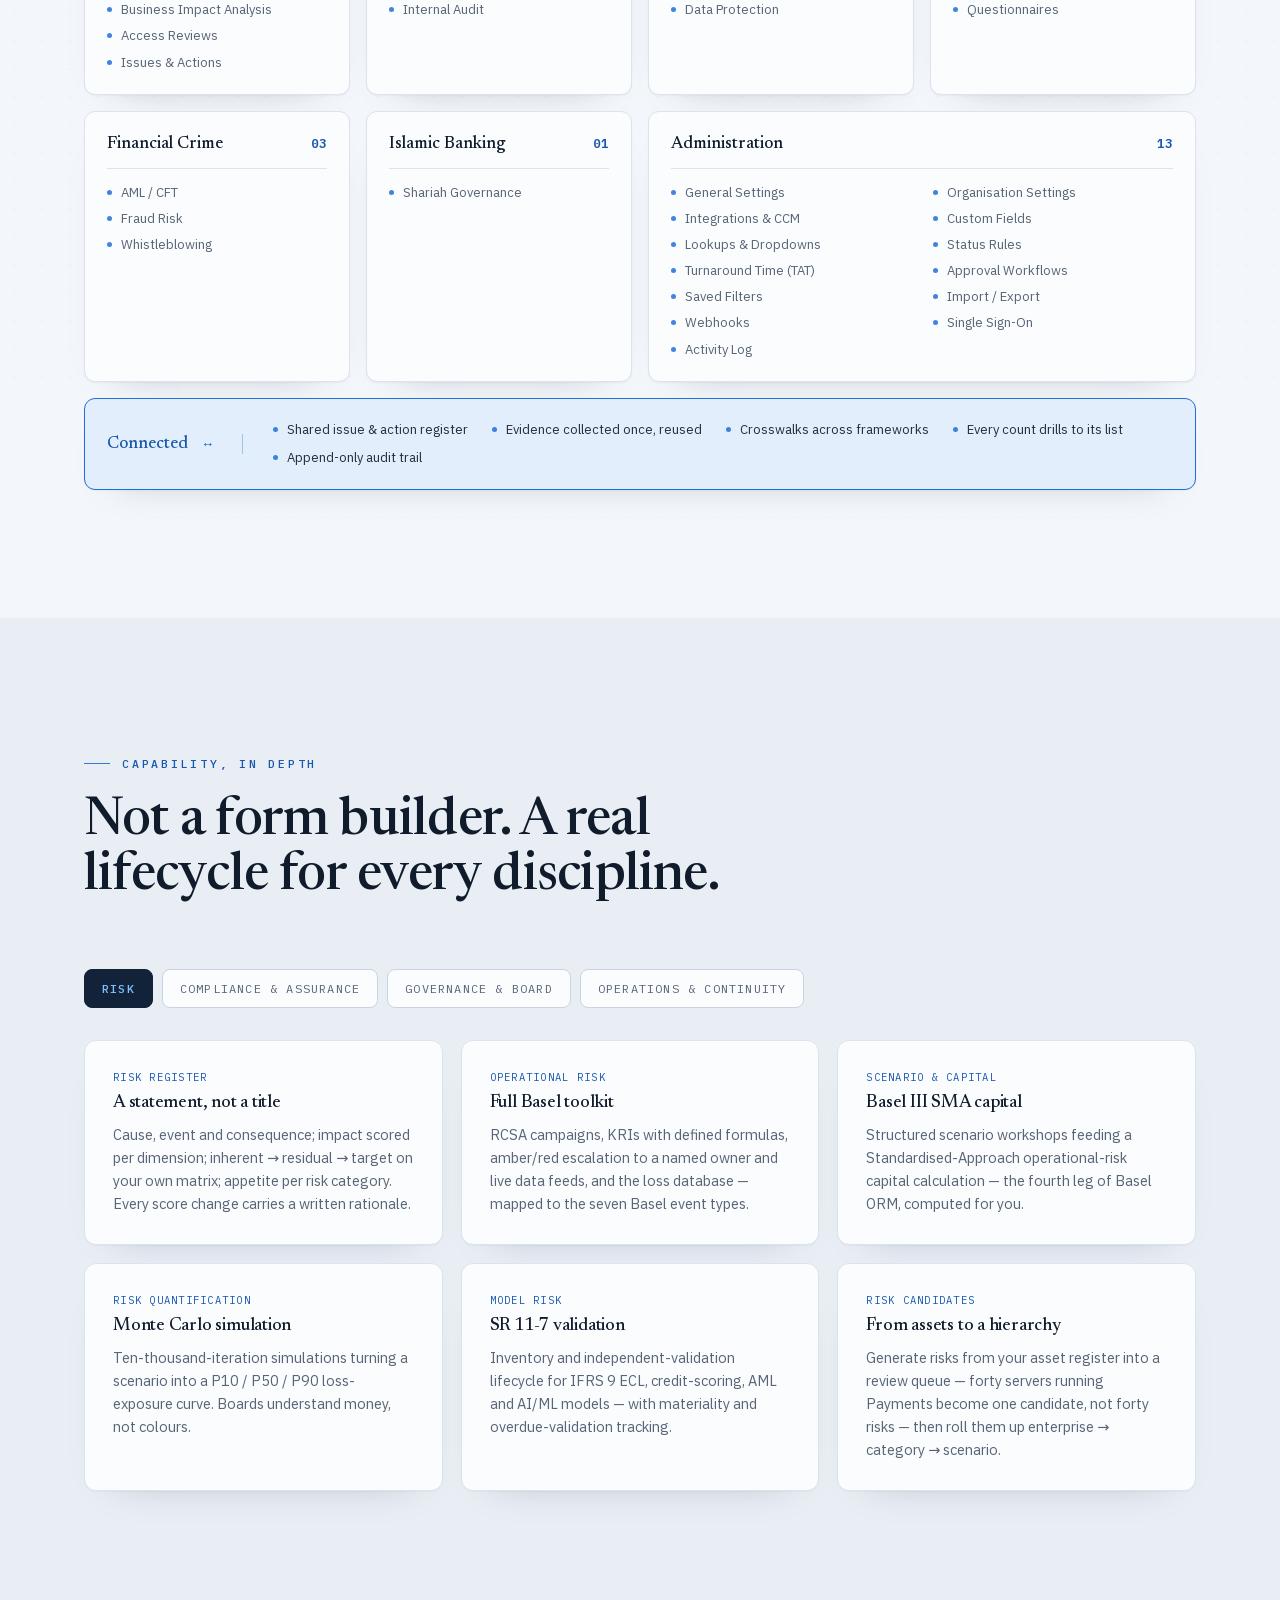
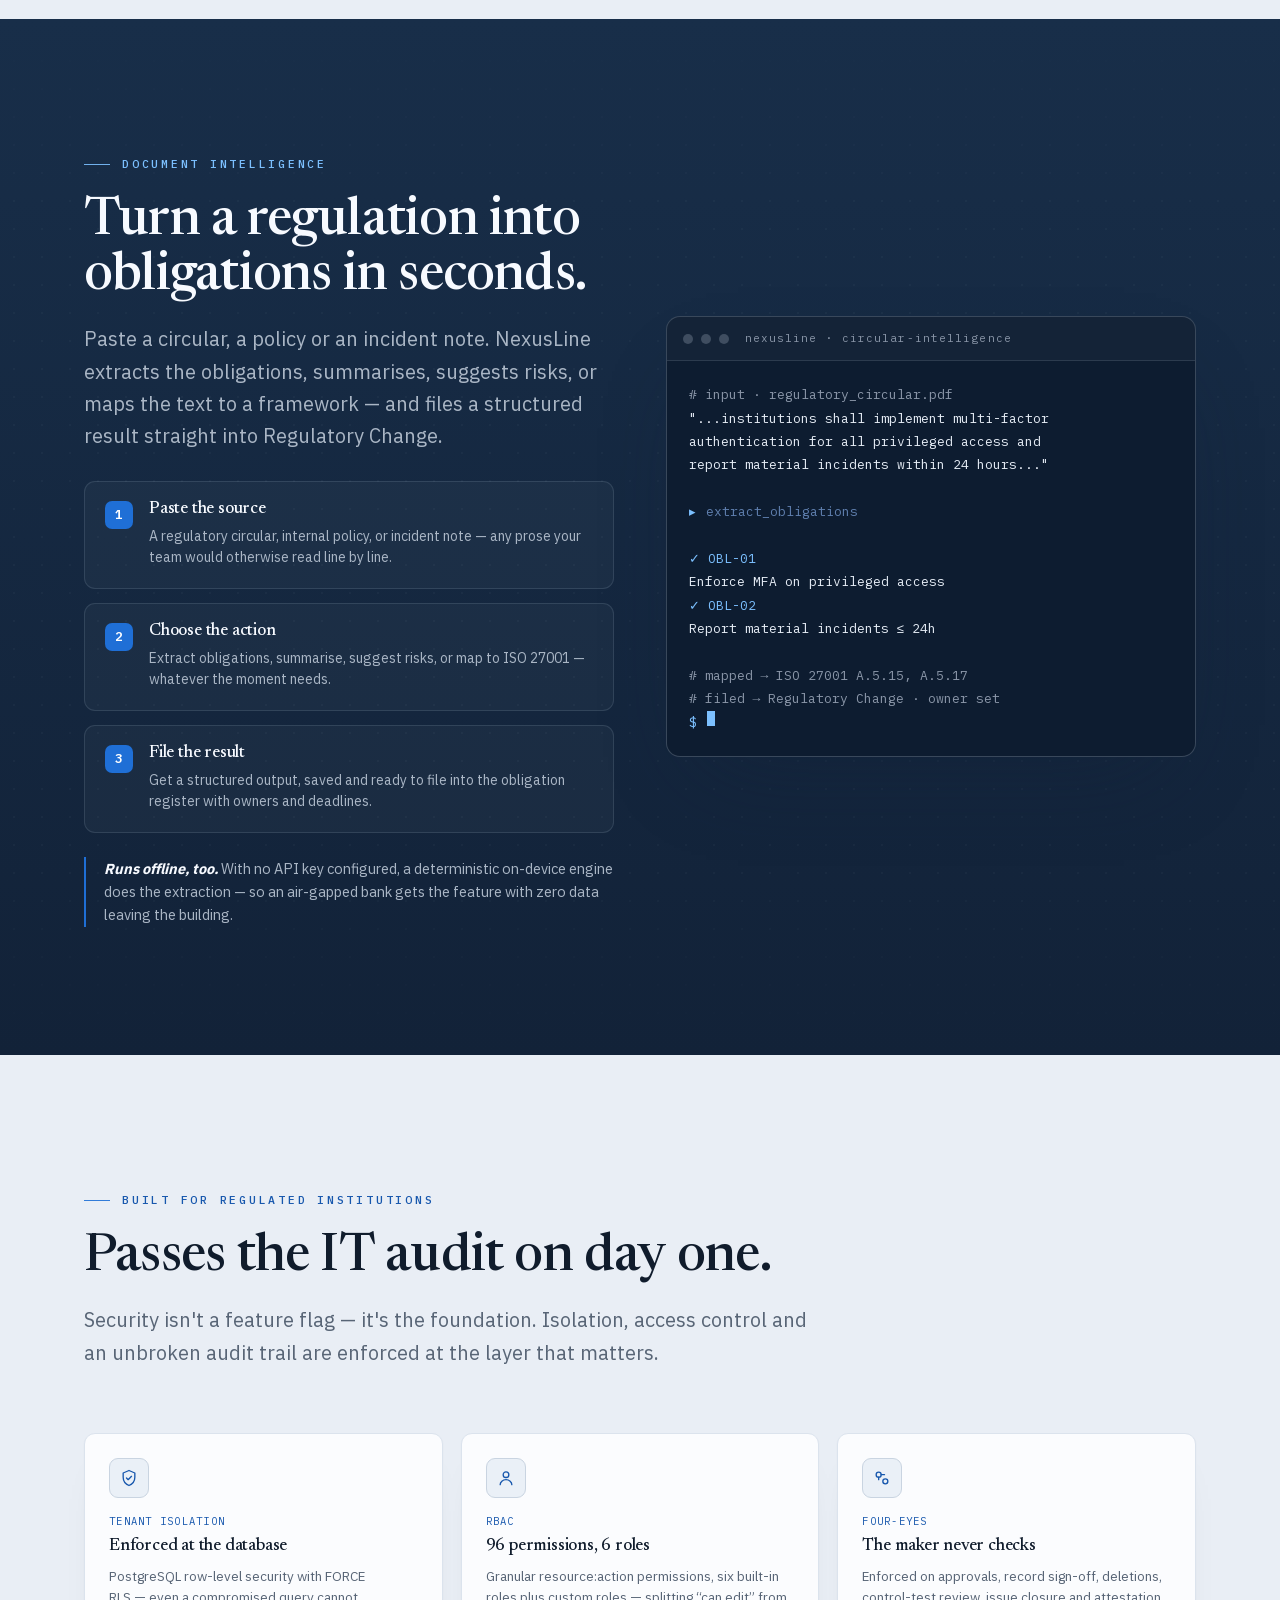
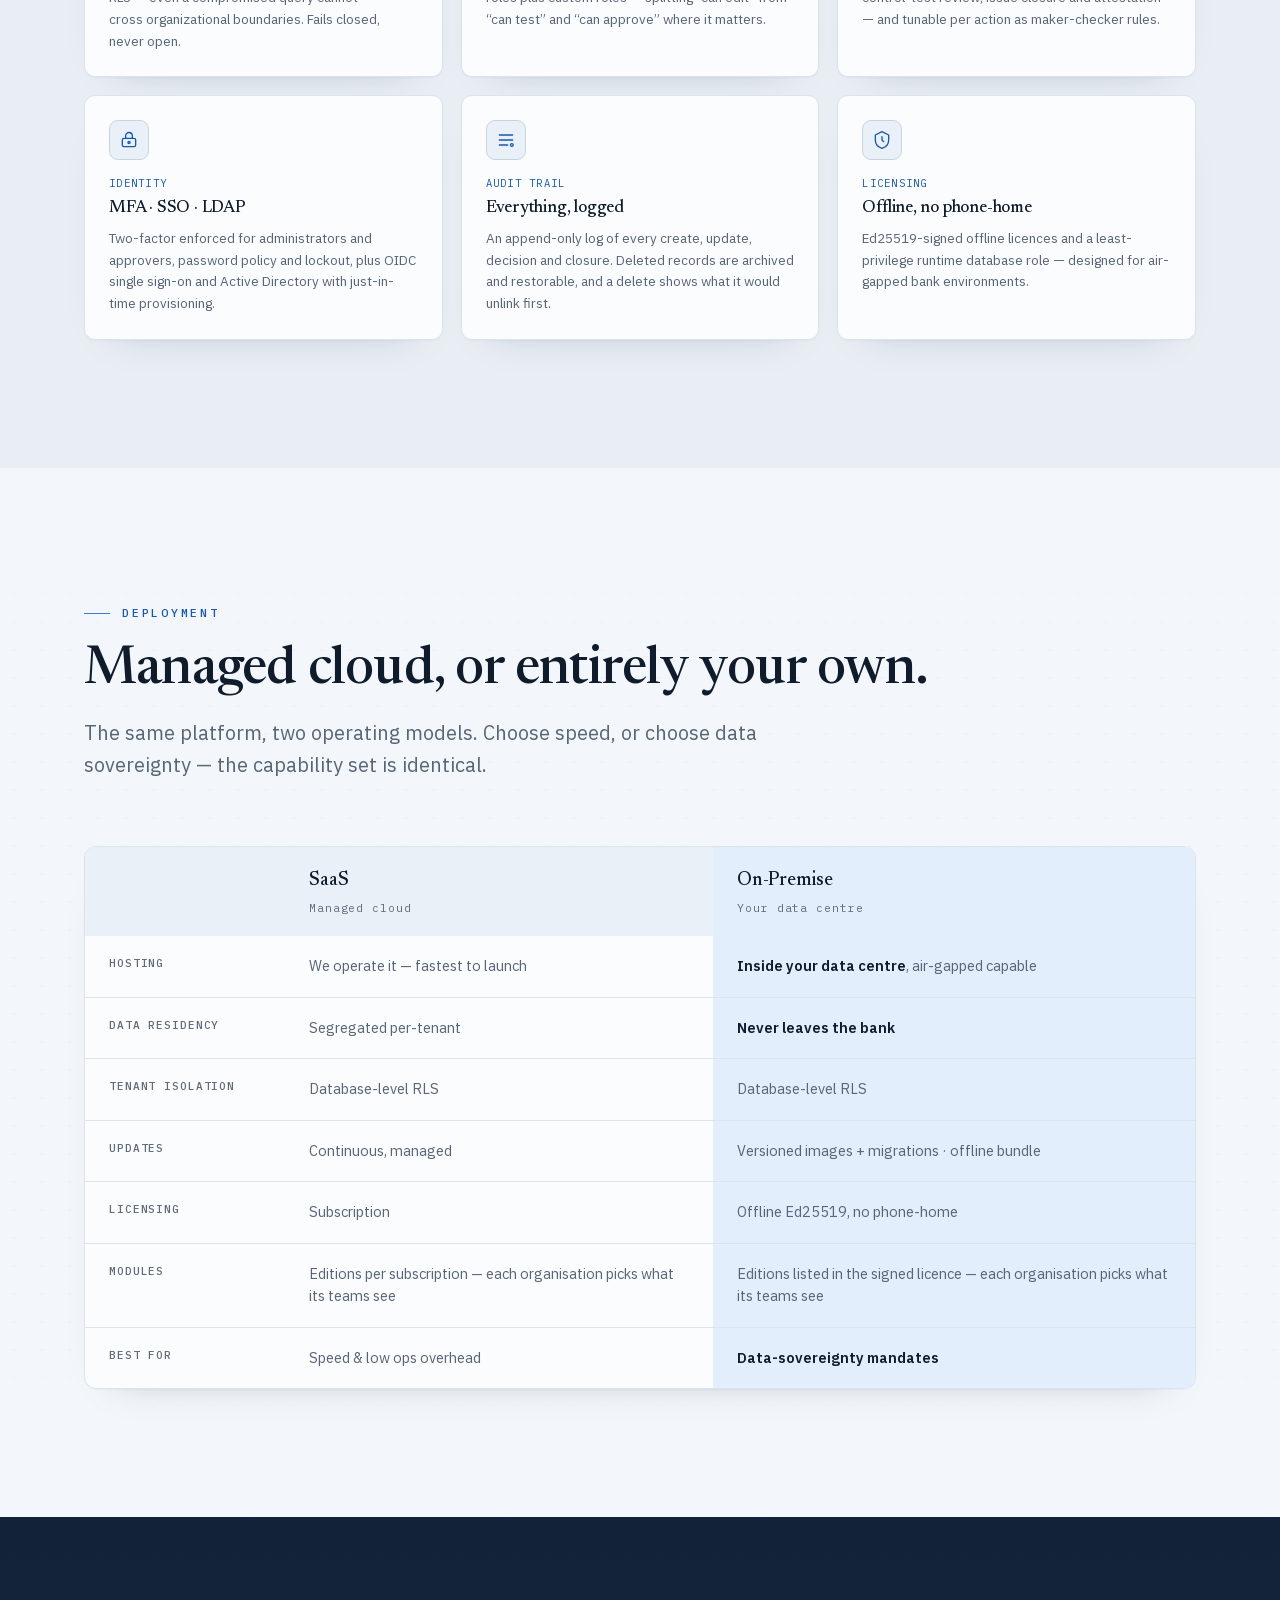
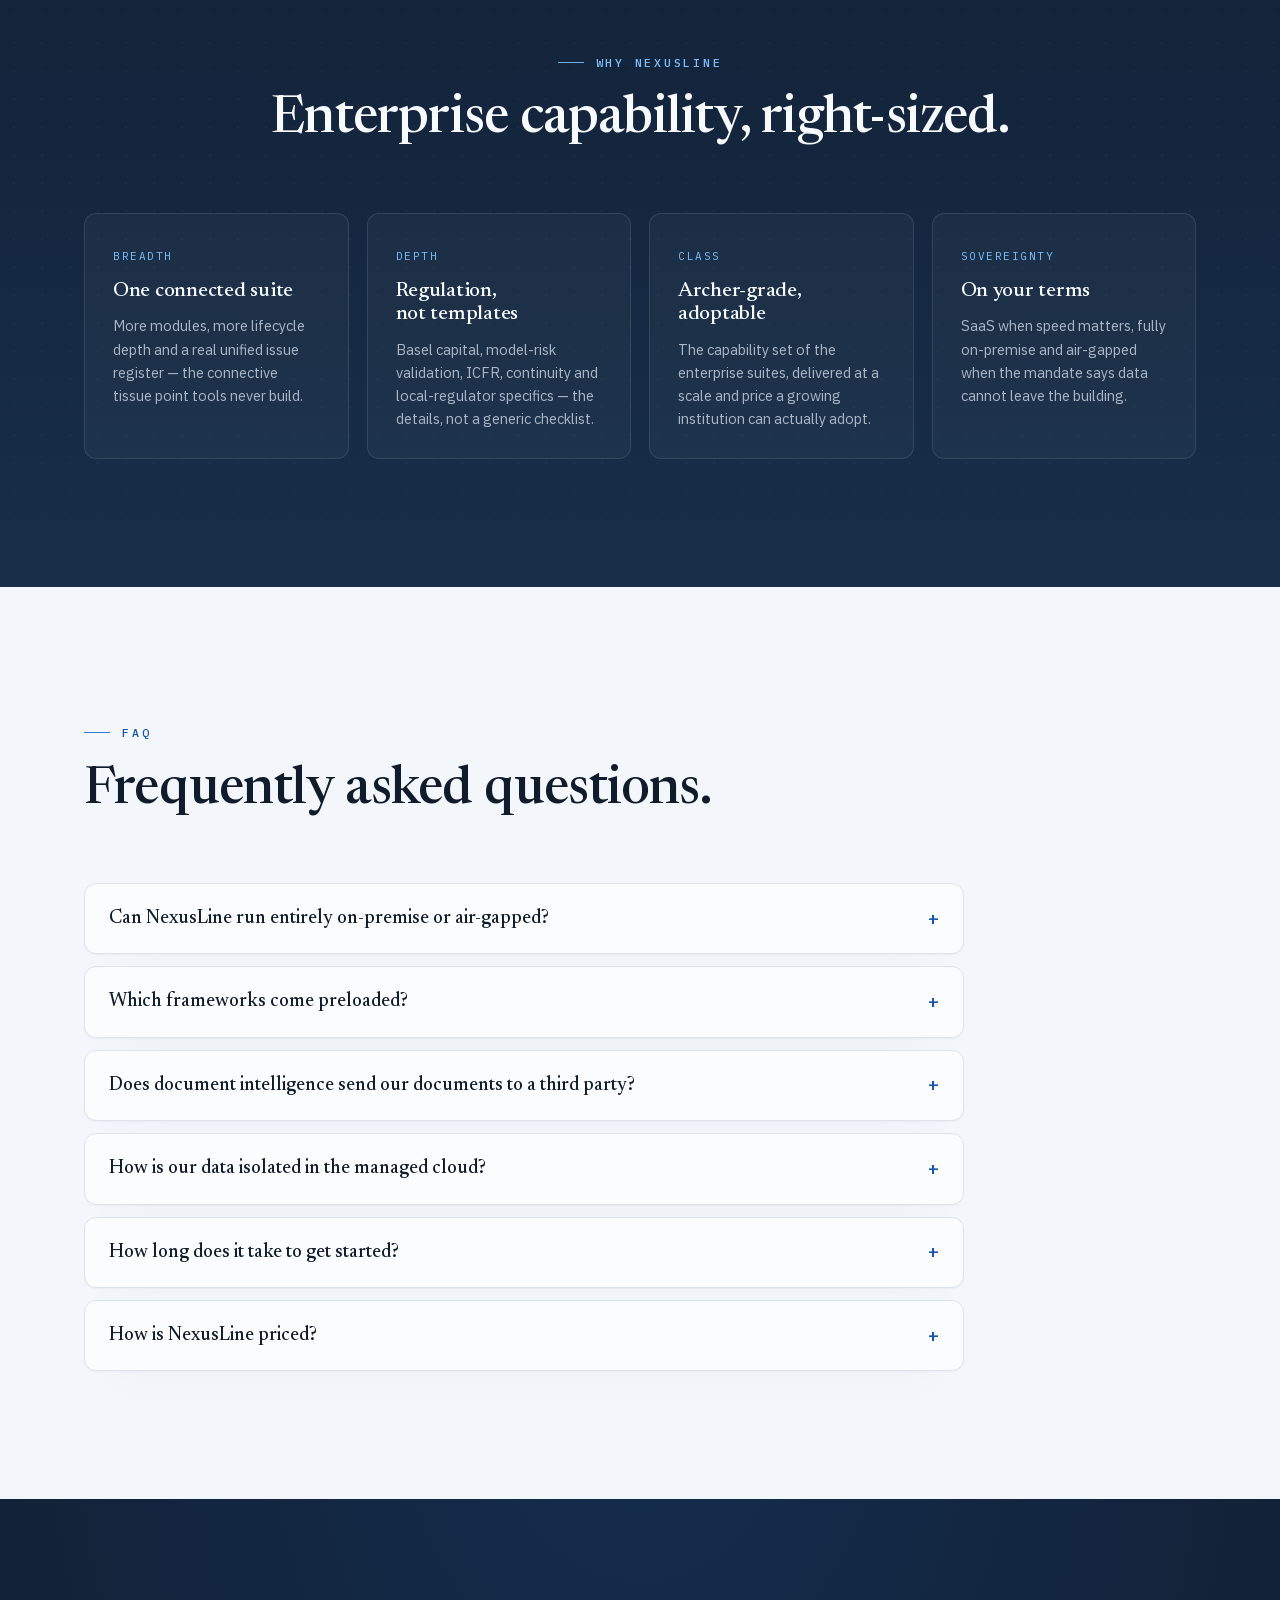
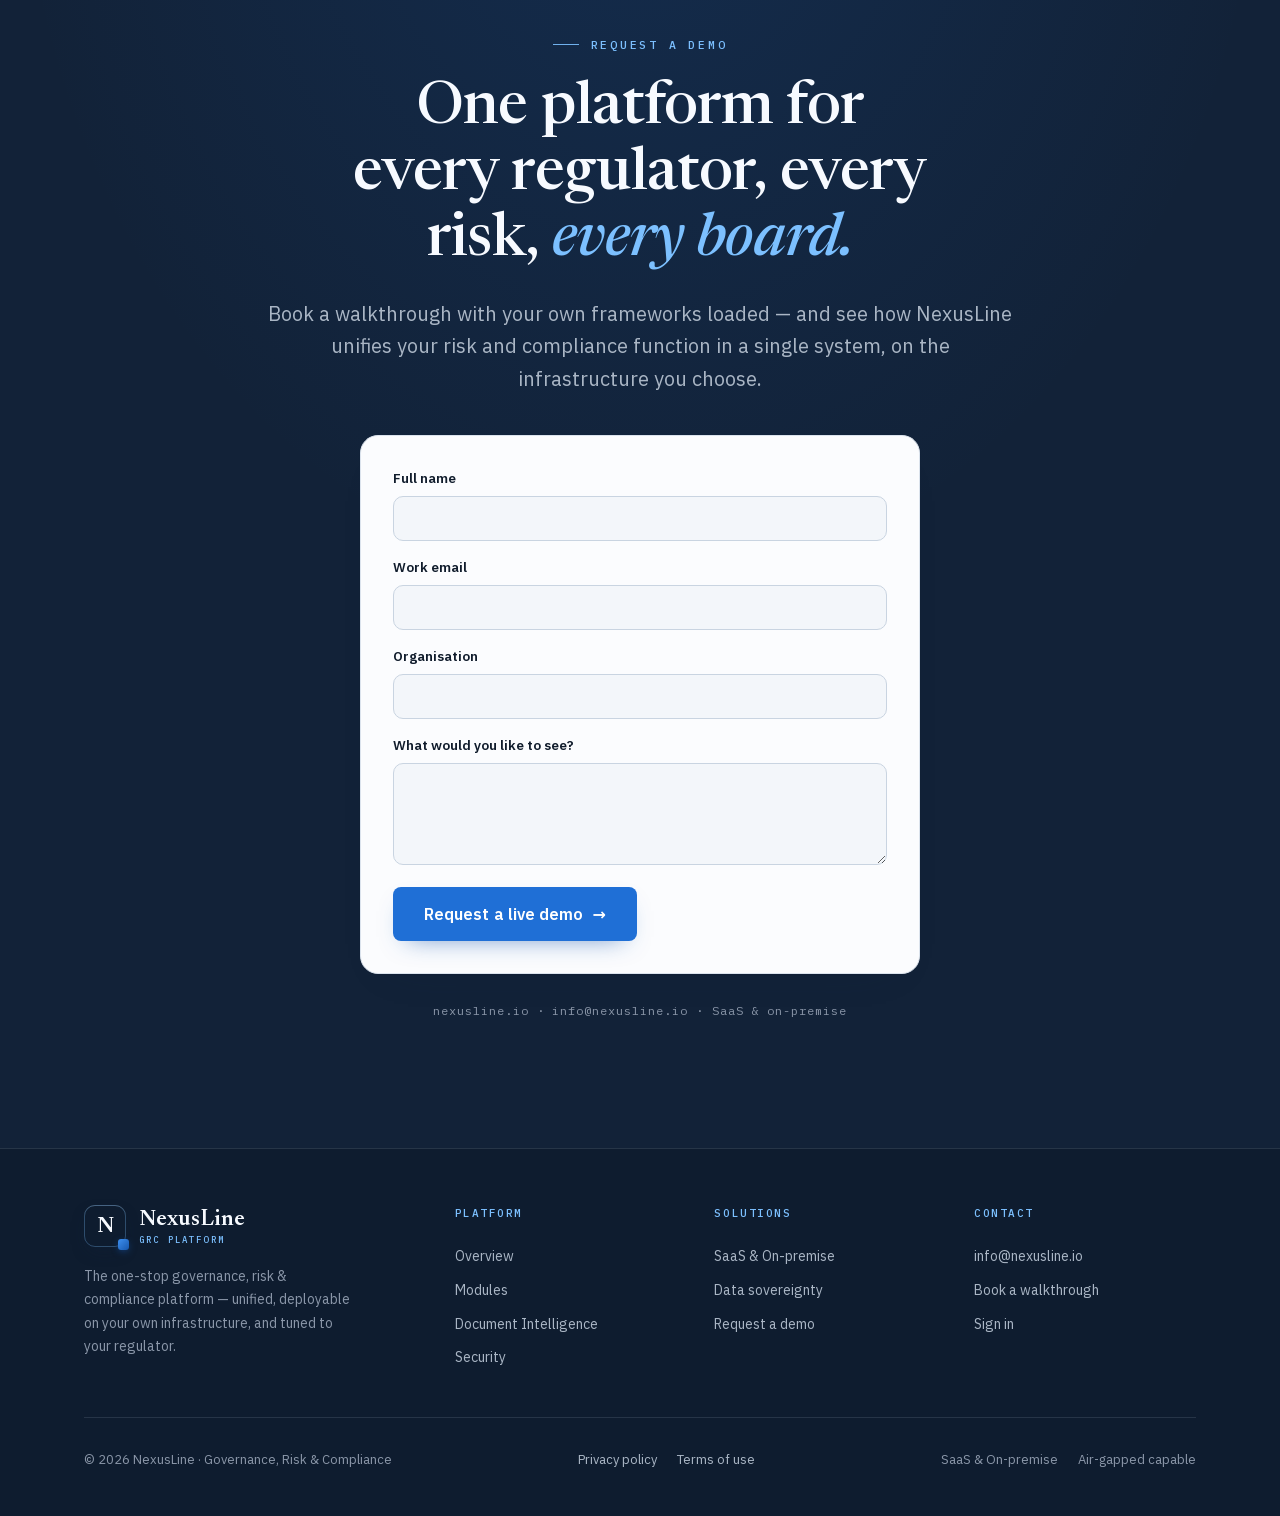
==== commit fe0b337d: "FAQ: answers drawn from existing site copy; section now visible Each answer restates claims already " ====
--- a/index.html
+++ b/index.html
@@ -634,39 +634,38 @@
 </section>
 
 <!-- ======================================================= FAQ
-     TODO: confirm the questions, write the answers, then remove the `hidden` attribute below.
-     main.js adds the FAQPage structured data from this markup automatically once it is visible
-     and no answer still says TODO. -->
-<section class="sec-pad" id="faq" hidden>
+     Answers restate what the rest of the site already says. main.js builds the FAQPage
+     structured data from this markup, so edit questions and answers here only. -->
+<section class="sec-pad" id="faq">
   <div class="wrap">
     <div class="sec-head reveal">
       <span class="eyebrow">FAQ</span>
-      <h2 class="h-sec">Questions institutions ask us.</h2>
+      <h2 class="h-sec">Frequently asked questions.</h2>
     </div>
     <div class="faq">
       <details class="faq-item">
         <summary>Can NexusLine run entirely on-premise or air-gapped?</summary>
-        <div class="faq-a"><p>TODO: answer.</p></div>
+        <div class="faq-a"><p>Yes. The same platform runs as managed cloud or entirely inside your own data centre, including air-gapped networks, and the capability set is identical. On-premise installs are updated with versioned images, migrations and an offline bundle, and use offline Ed25519-signed licences with no phone-home. <a href="/deployment">Compare deployment options</a>.</p></div>
       </details>
       <details class="faq-item">
         <summary>Which frameworks come preloaded?</summary>
-        <div class="faq-a"><p>TODO: answer.</p></div>
+        <div class="faq-a"><p>Seventeen frameworks with 1,333 clauses, including ISO 27001:2022, NIST CSF 2.0, NIST SP 800-53, PCI DSS 4.0, SOC 2, Basel operational risk, Shariah governance and four SBP packs. Control frameworks bring their controls with them, and crosswalks let one control satisfy requirements across frameworks. <a href="/modules">Browse the module catalogue</a>.</p></div>
       </details>
       <details class="faq-item">
         <summary>Does document intelligence send our documents to a third party?</summary>
-        <div class="faq-a"><p>TODO: answer.</p></div>
+        <div class="faq-a"><p>Not unless you configure an external AI API key. Without one, a deterministic on-device engine does the extraction, so no data leaves the building — which is how air-gapped installations use the feature. <a href="/intelligence">How document intelligence works</a>.</p></div>
       </details>
       <details class="faq-item">
         <summary>How is our data isolated in the managed cloud?</summary>
-        <div class="faq-a"><p>TODO: answer.</p></div>
+        <div class="faq-a"><p>Each organisation’s data is segregated per tenant and isolated in the database with PostgreSQL row-level security (FORCE RLS), so even a compromised query cannot cross organisational boundaries — it fails closed. Data is encrypted in transit and at rest, and access is governed by SSO, MFA and 96 granular permissions. <a href="/security">Security &amp; audit</a>.</p></div>
       </details>
       <details class="faq-item">
         <summary>How long does it take to get started?</summary>
-        <div class="faq-a"><p>TODO: answer.</p></div>
+        <div class="faq-a"><p>Onboarding is five steps: choose your locale, frameworks and modules — pre-selected for your institution type — then invite your team. Managed cloud is the fastest way to launch. For a demo, tell us which frameworks you run and we will load them into a live environment.</p></div>
       </details>
       <details class="faq-item">
         <summary>How is NexusLine priced?</summary>
-        <div class="faq-a"><p>TODO: answer.</p></div>
+        <div class="faq-a"><p>Pricing depends on the editions you choose — each organisation picks which modules its teams see. Managed cloud is a subscription; on-premise uses an offline, signed licence that lists your editions. Email <a href="mailto:info@nexusline.io">info@nexusline.io</a> or <a href="#demo">request a demo</a> for a quote.</p></div>
       </details>
     </div>
   </div>
--- a/assets/css/styles.css
+++ b/assets/css/styles.css
@@ -589,6 +589,7 @@
 .faq-item summary::after{content:"+"; font-family:var(--mono); font-size:18px; color:var(--accent-deep); flex:0 0 auto;}
 .faq-item[open] summary::after{content:"\2212";}
 .faq-a{padding:0 24px 22px; font-size:15px; color:var(--muted); line-height:1.65; max-width:72ch;}
+.faq-a a{text-decoration:underline; text-underline-offset:2px;}
 
 /* legal pages */
 .prose{max-width:800px;}
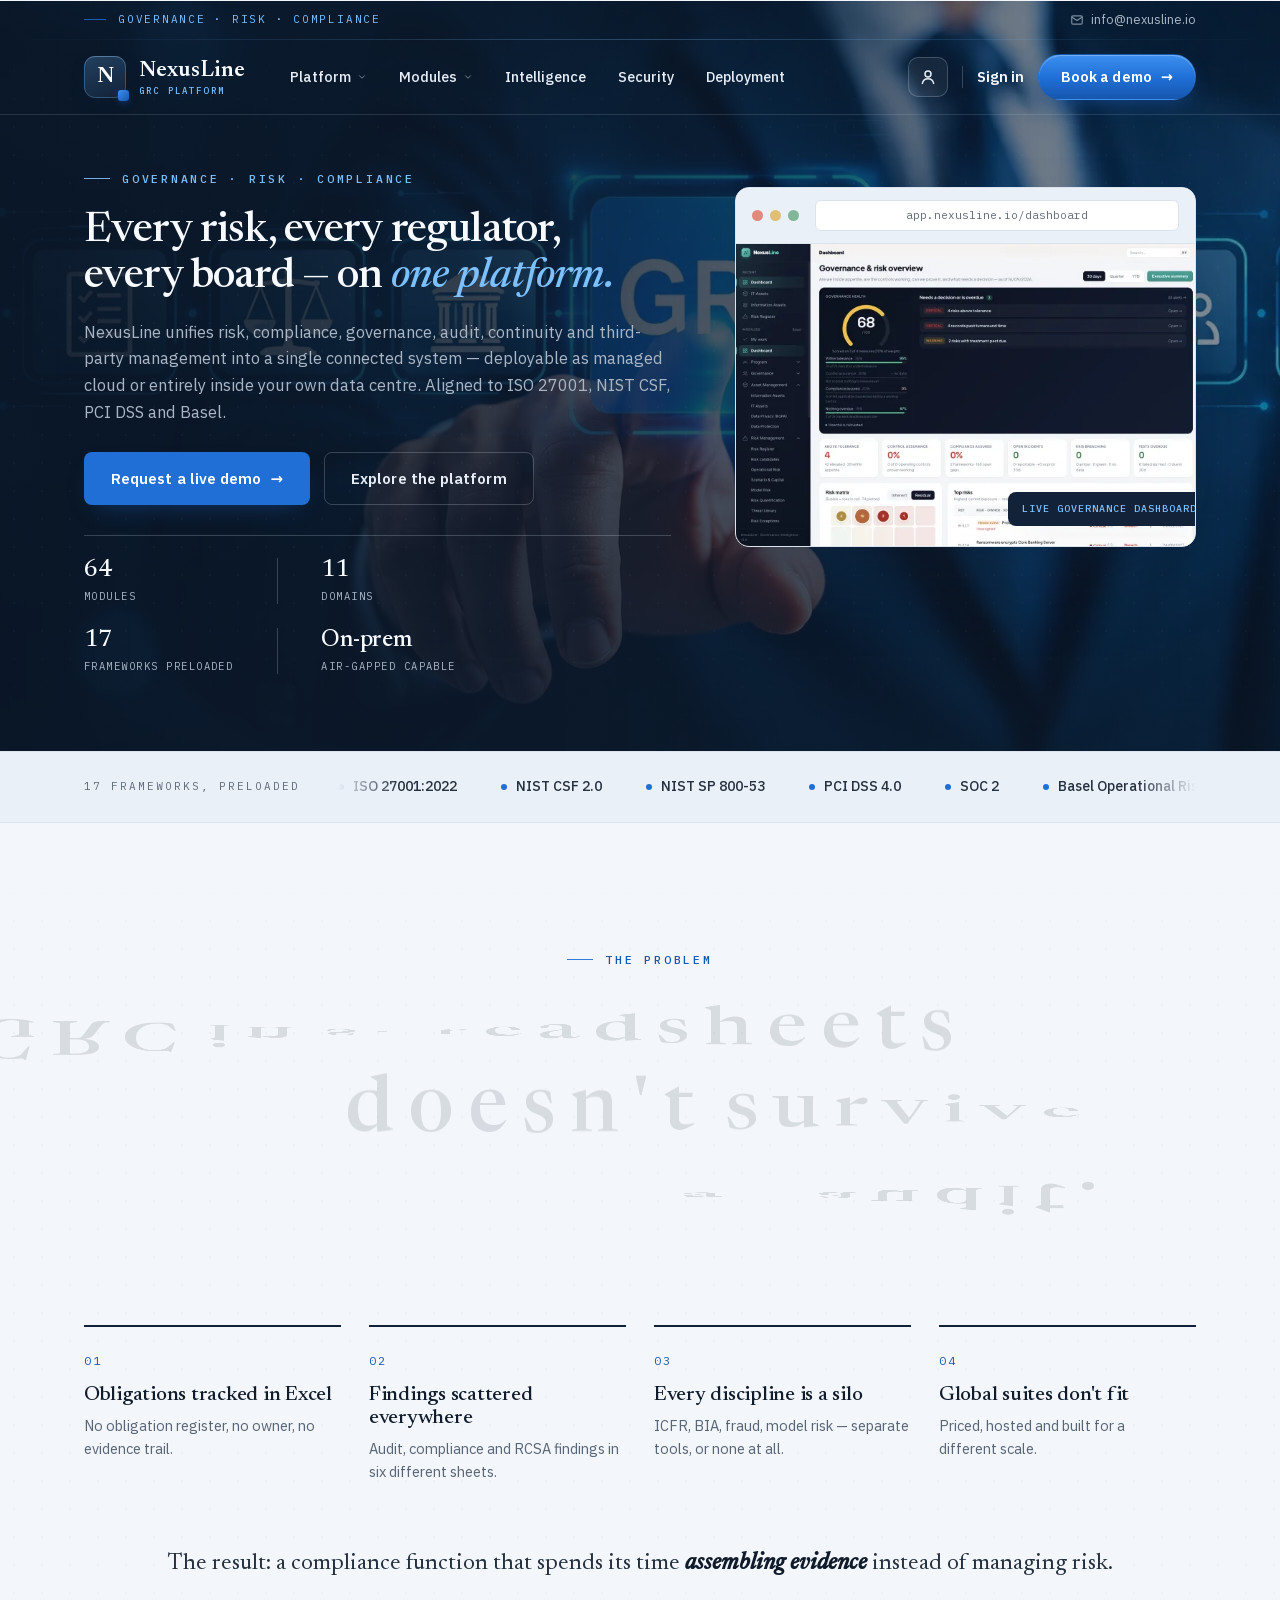
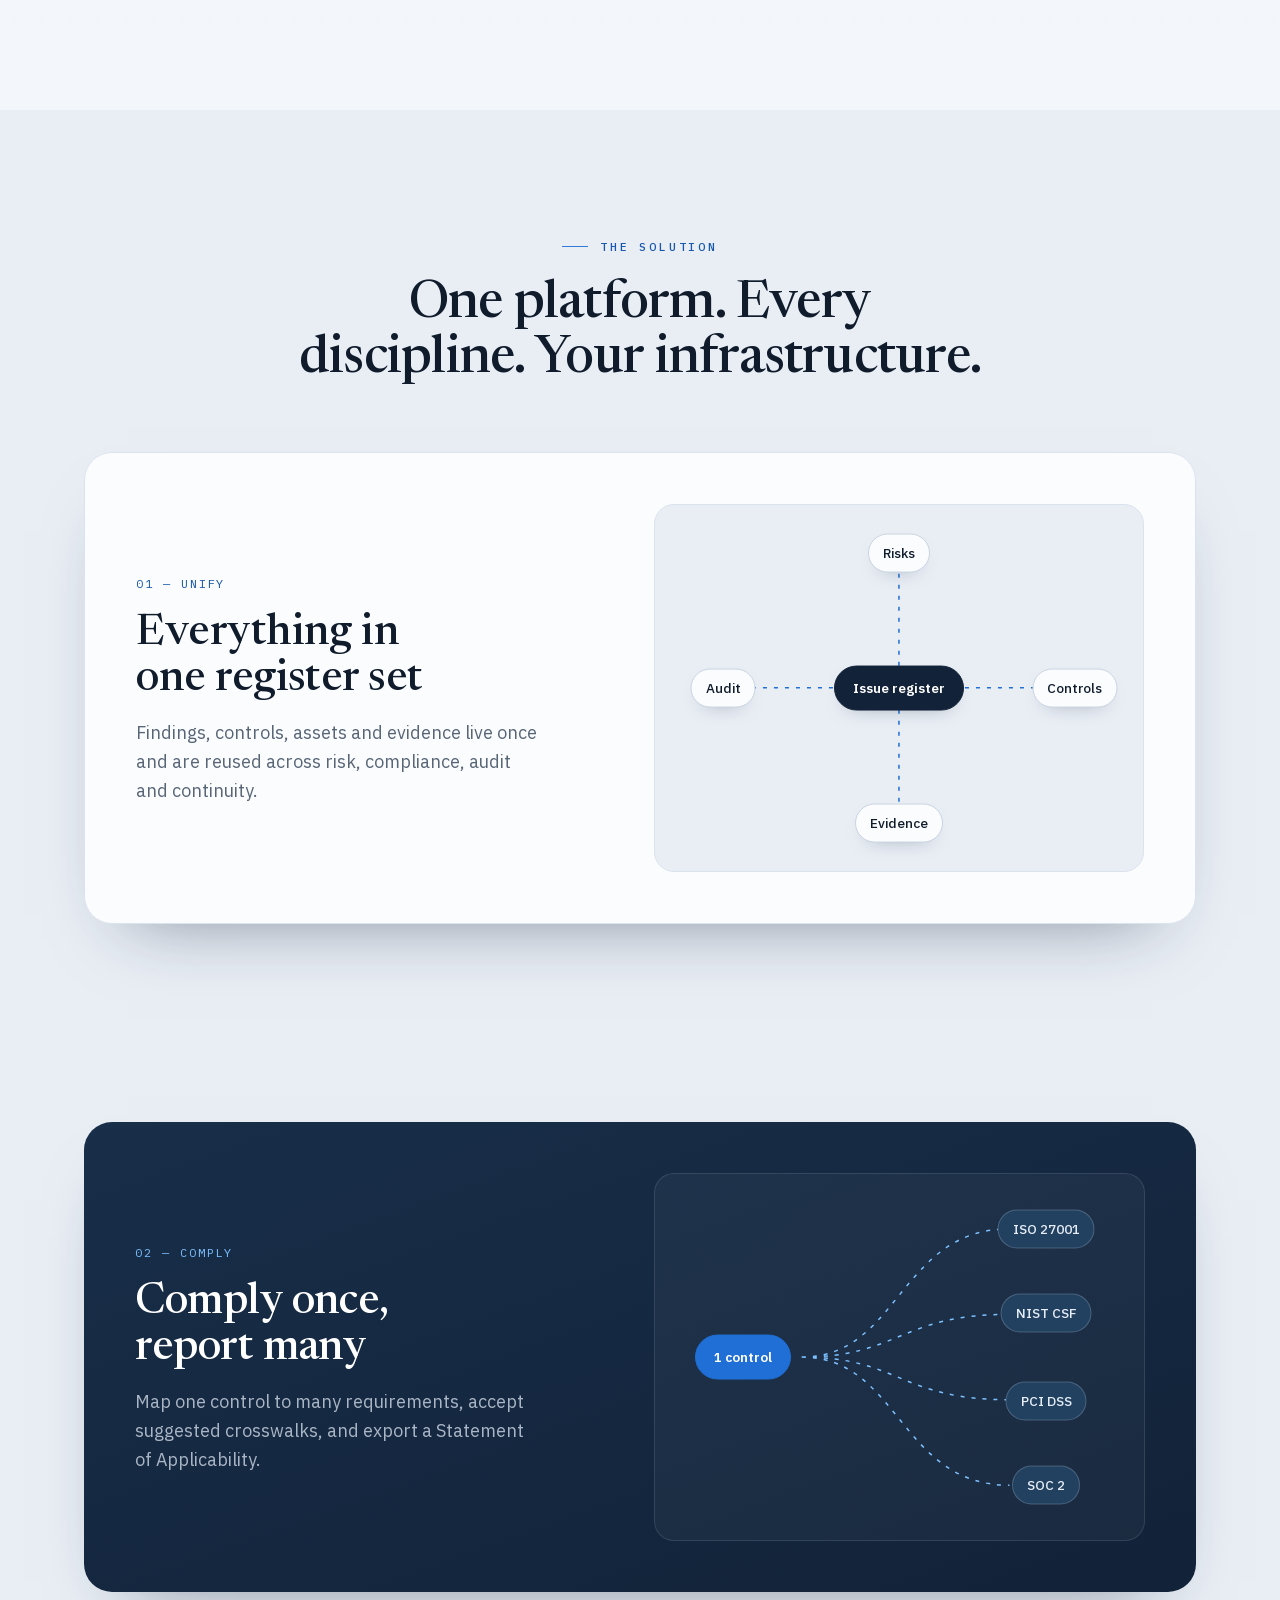
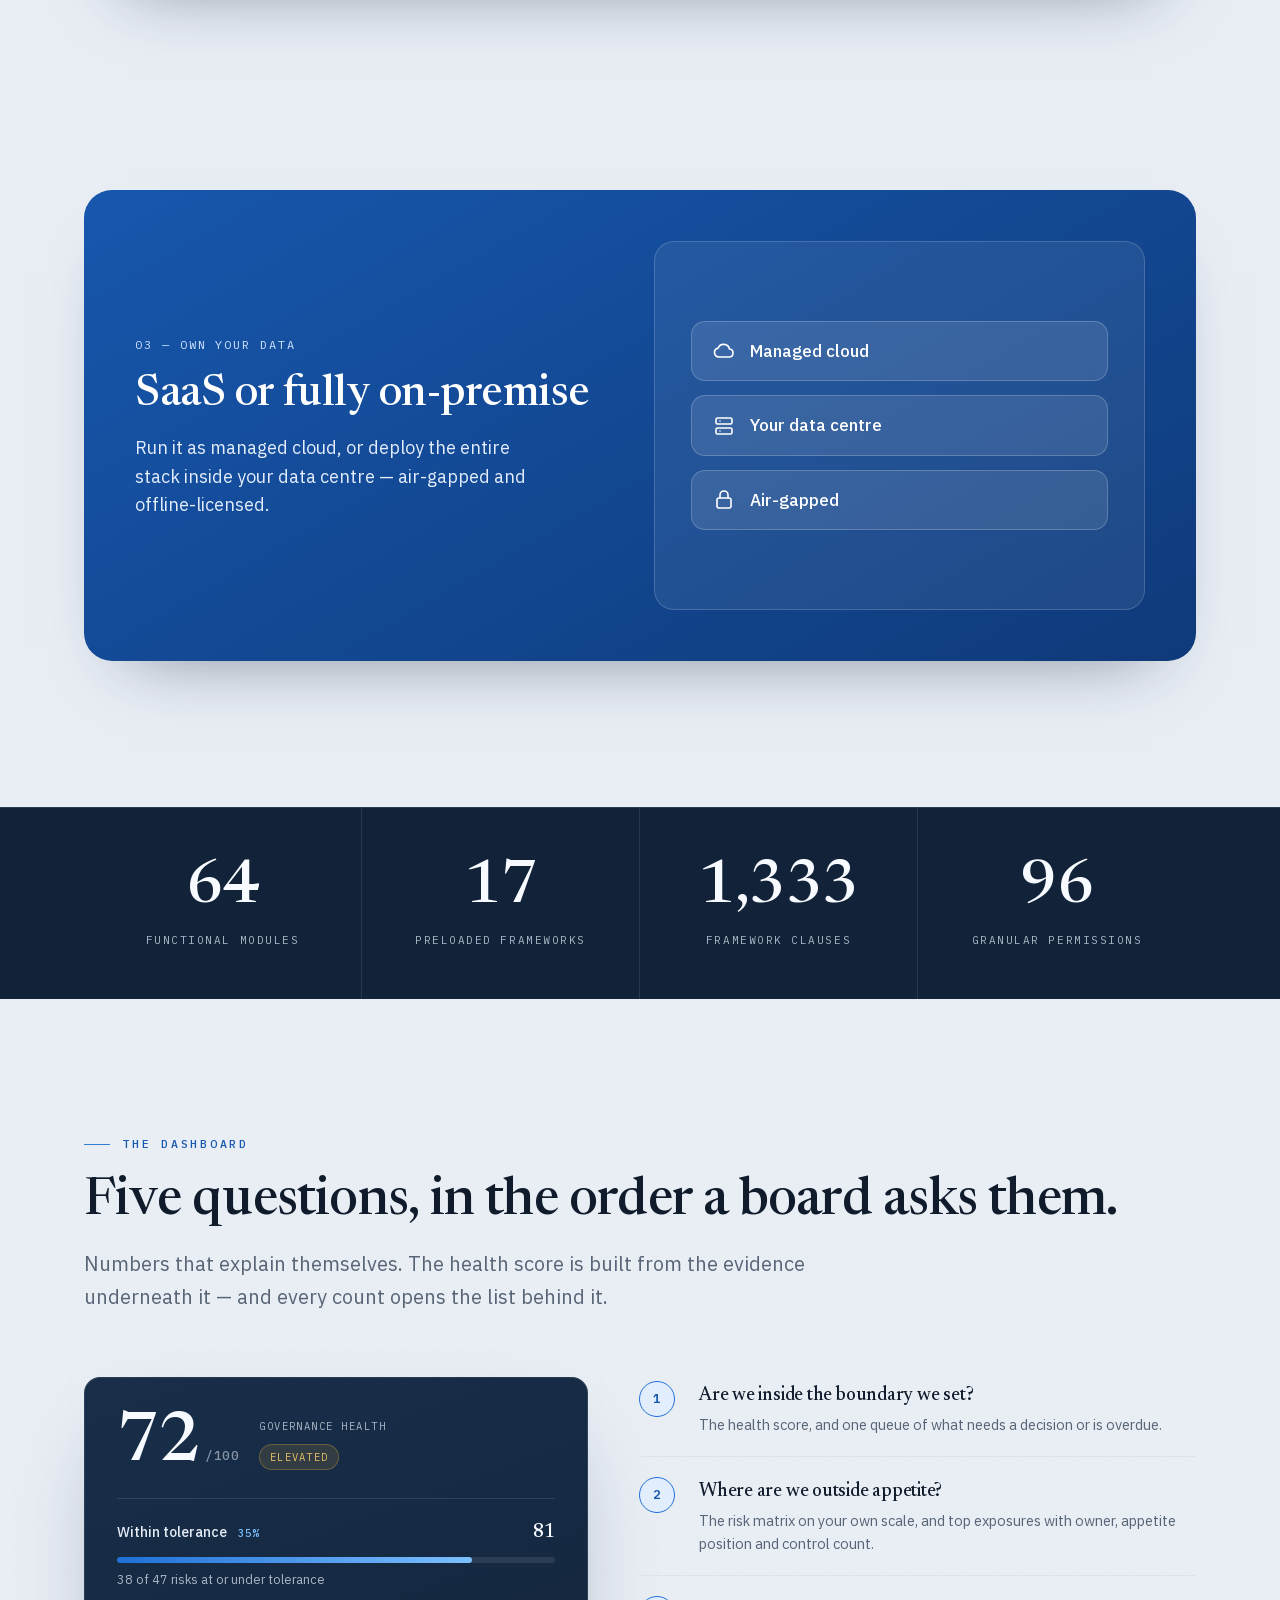
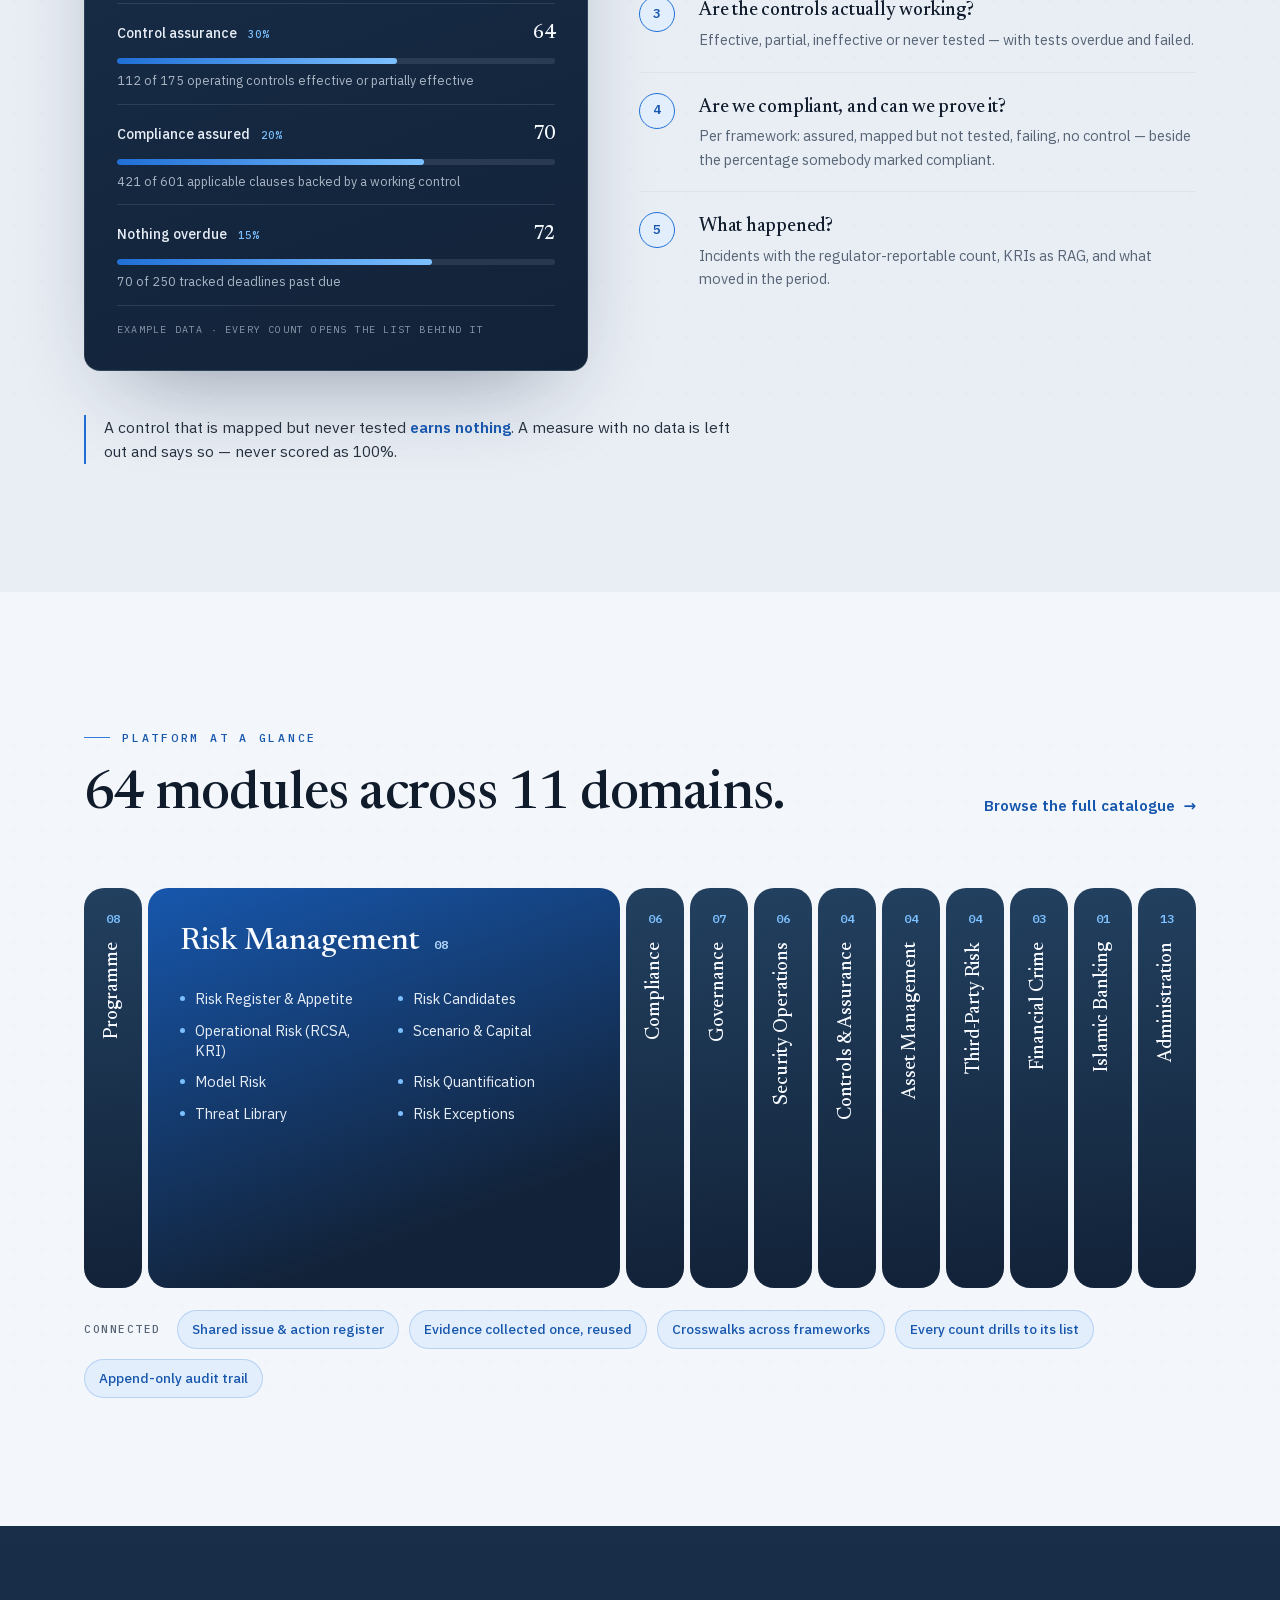
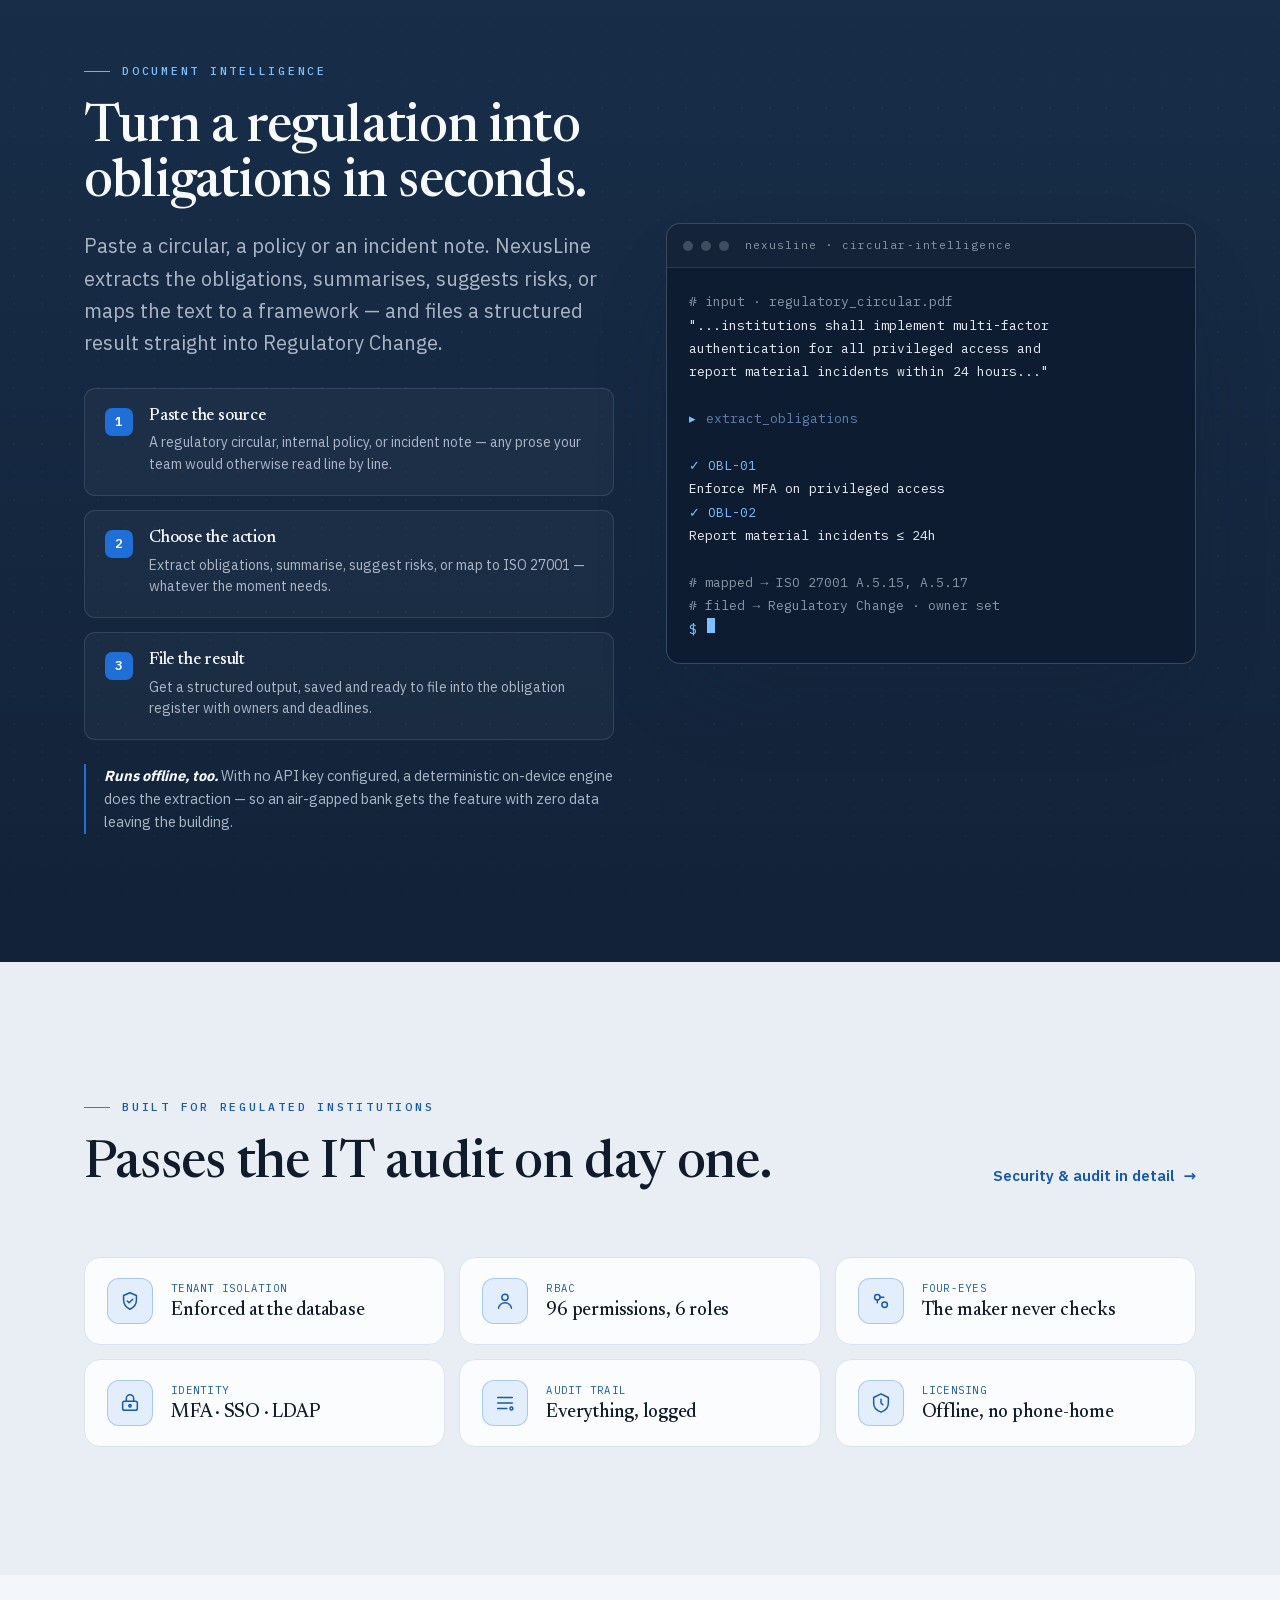
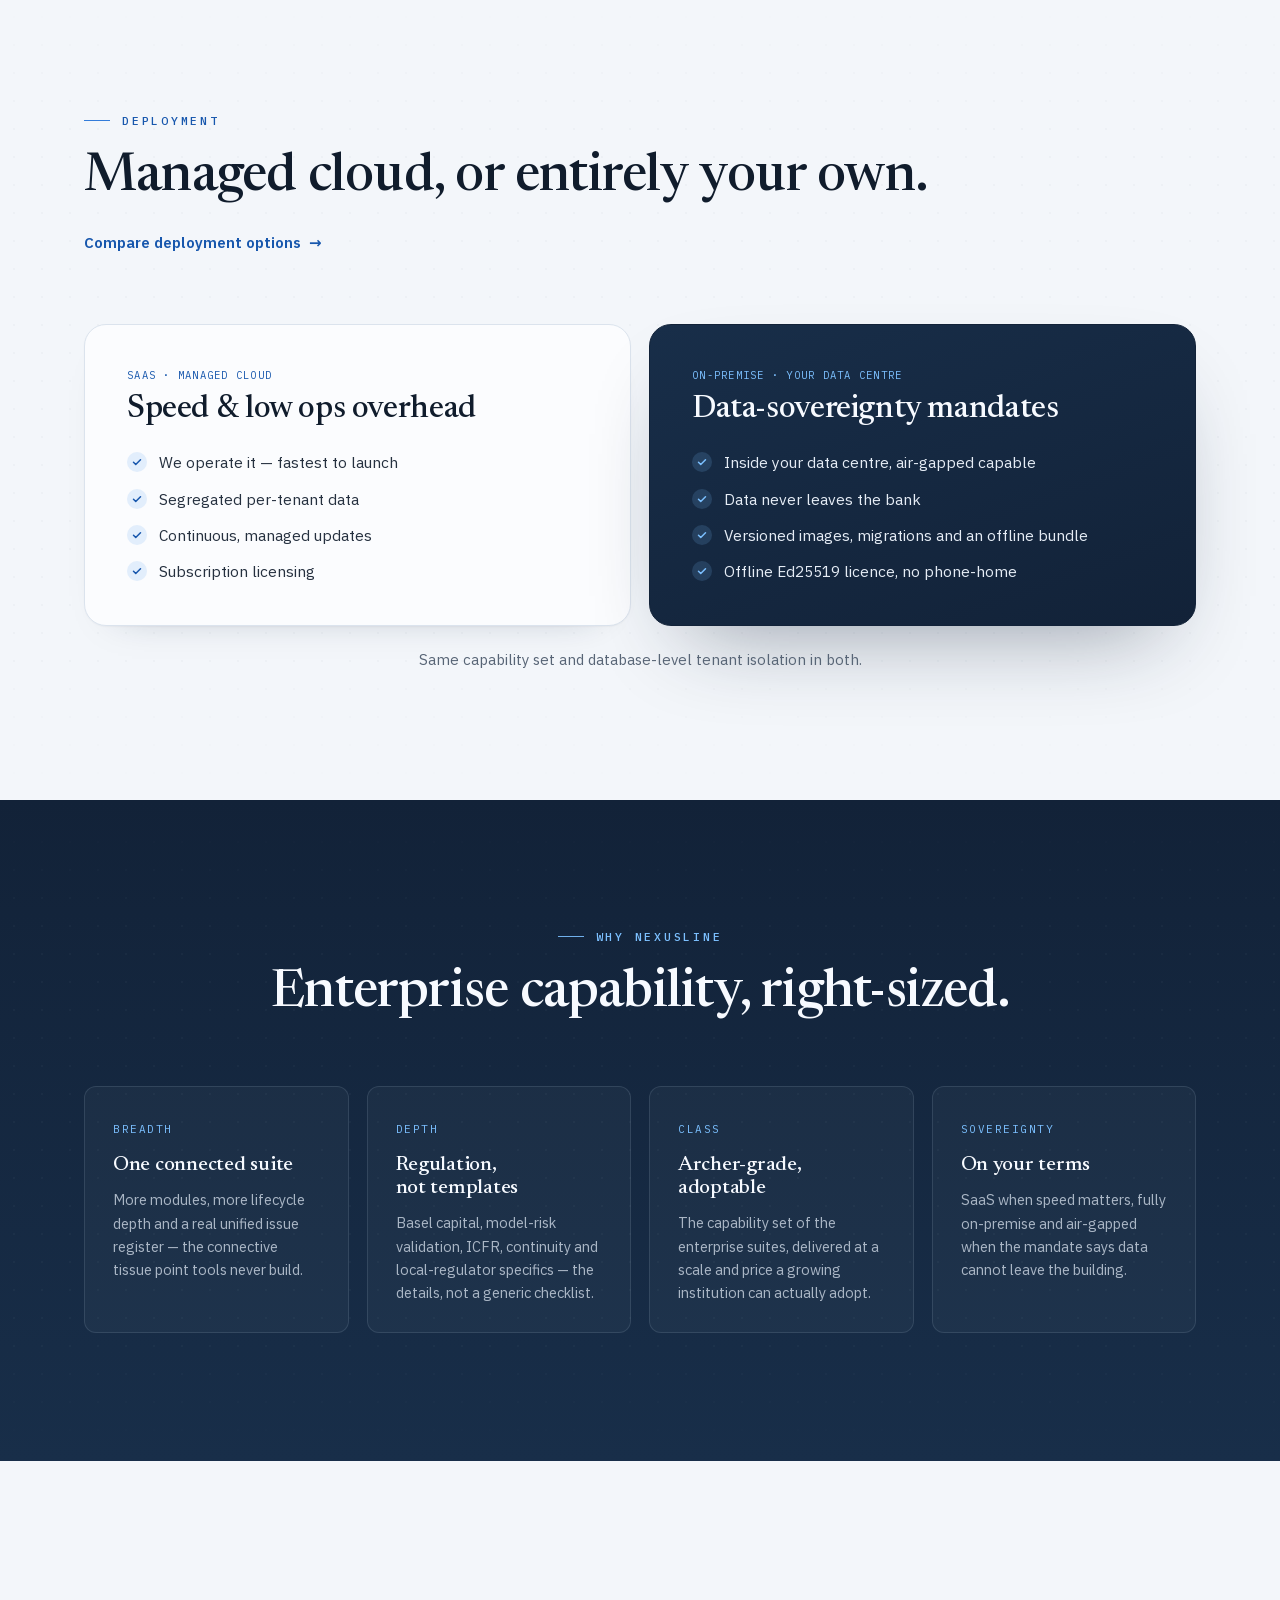
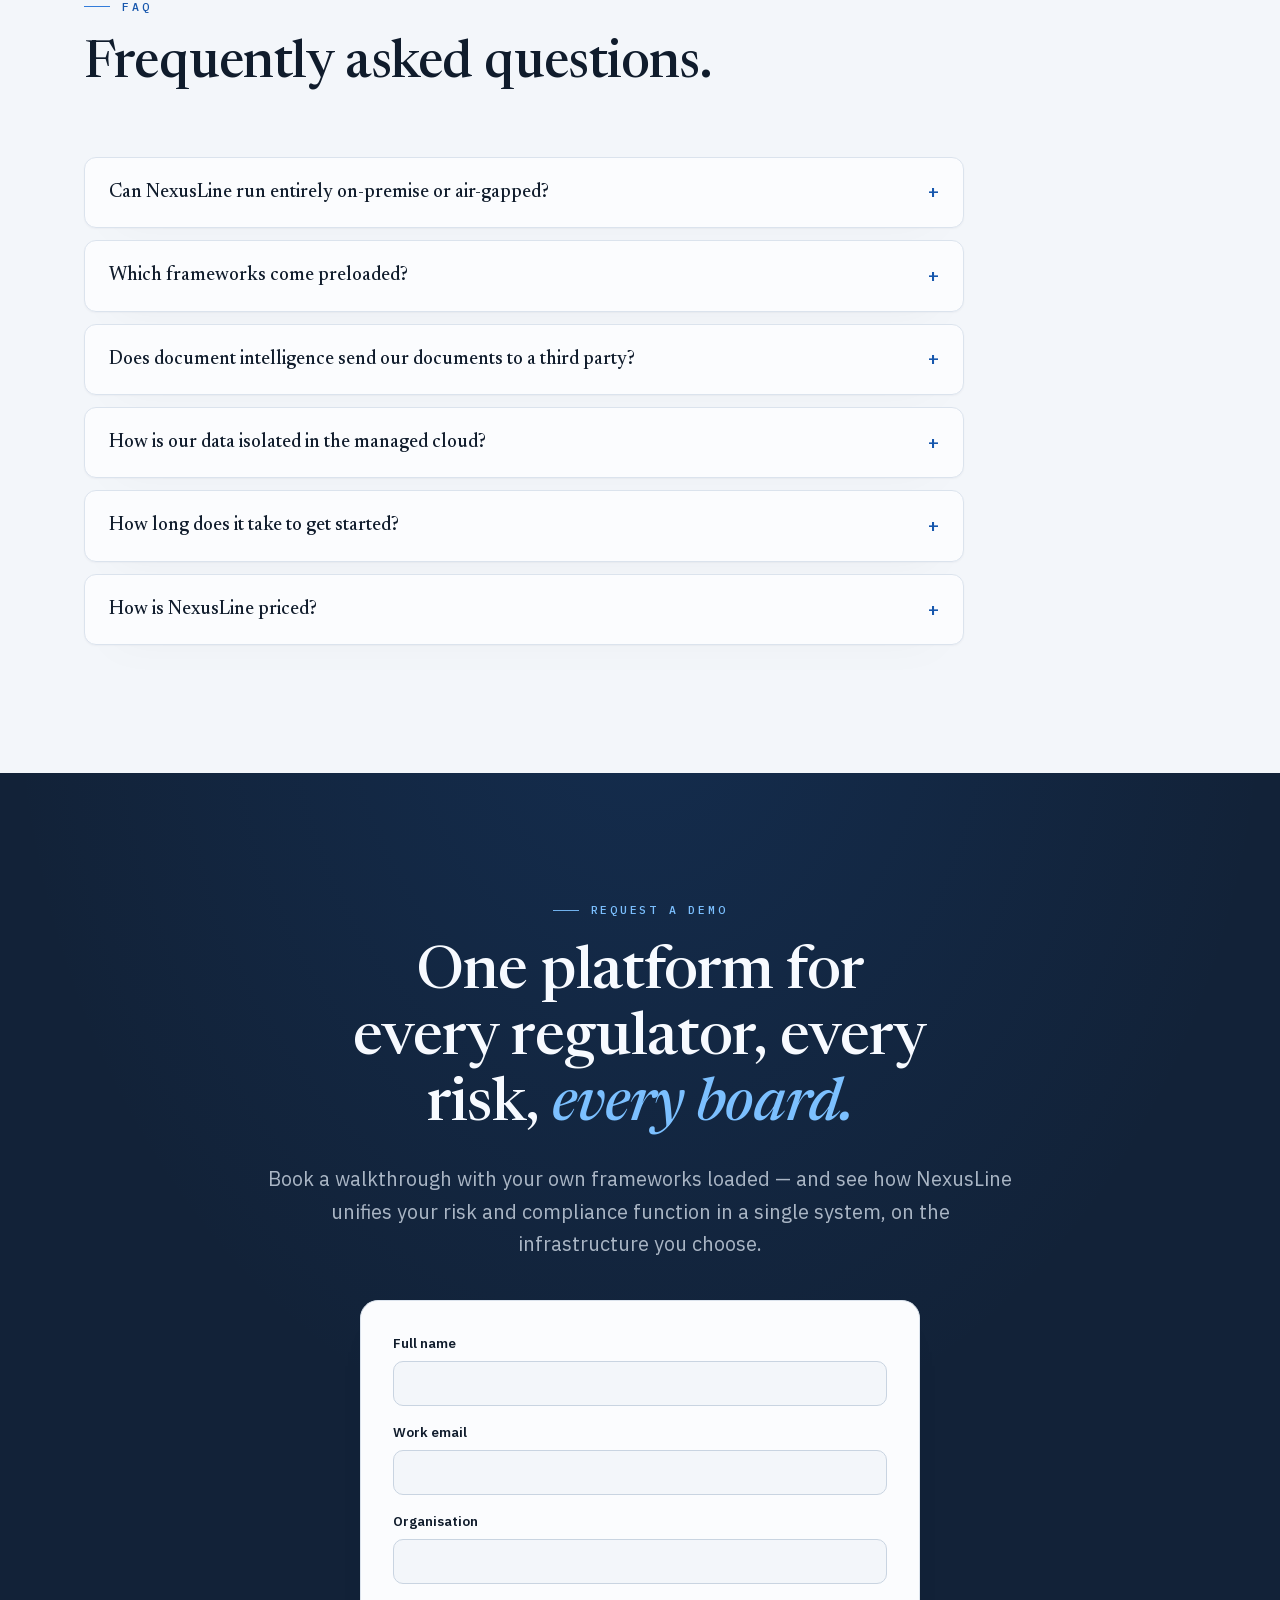
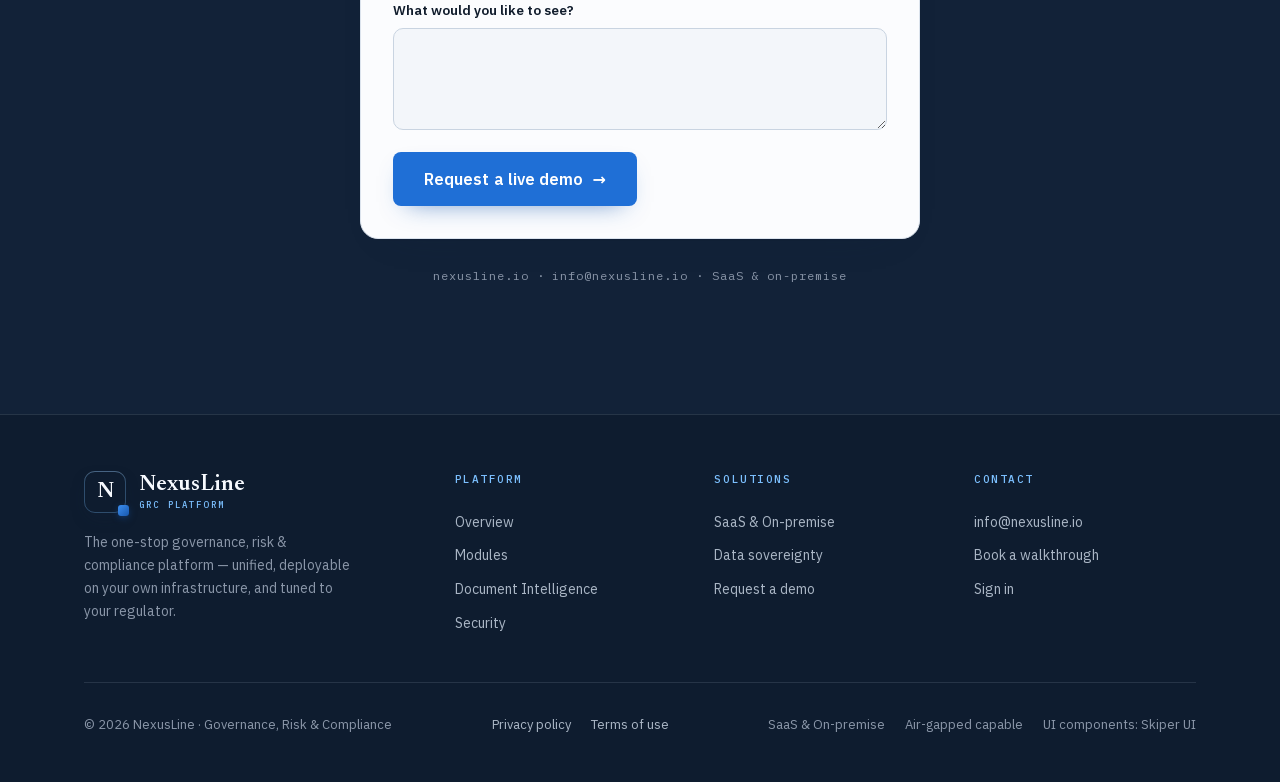
==== commit 4d4e2dc9: "Home redesign with components adapted from Skiper UI; less text, more structure The home page repeat" ====
--- a/index.html
+++ b/index.html
@@ -231,18 +231,13 @@
   </div>
 </section>
 
-<!-- trust strip -->
+<!-- trust strip: framework marquee (the second list is a visual duplicate for the loop) -->
 <div class="trust">
   <div class="wrap trust-inner">
     <span class="trust-label">17 frameworks, preloaded</span>
-    <div class="trust-items">
-      <span>ISO 27001:2022</span>
-      <span>NIST CSF 2.0</span>
-      <span>NIST SP 800-53</span>
-      <span>PCI DSS 4.0</span>
-      <span>SOC 2</span>
-      <span>Basel Operational Risk</span>
-      <span>Shariah governance</span>
+    <div class="marquee" data-marquee>
+      <ul class="marquee-track"><li>ISO 27001:2022</li><li>NIST CSF 2.0</li><li>NIST SP 800-53</li><li>PCI DSS 4.0</li><li>SOC 2</li><li>Basel Operational Risk</li><li>Shariah governance</li></ul>
+      <ul class="marquee-track" aria-hidden="true"><li>ISO 27001:2022</li><li>NIST CSF 2.0</li><li>NIST SP 800-53</li><li>PCI DSS 4.0</li><li>SOC 2</li><li>Basel Operational Risk</li><li>Shariah governance</li></ul>
     </div>
   </div>
 </div>
@@ -250,64 +245,68 @@
 <!-- ======================================================= PROBLEM -->
 <section class="sec-pad grain" id="problem">
   <div class="wrap">
-    <div class="sec-head reveal">
-      <span class="eyebrow">The problem</span>
-      <h2 class="h-sec">GRC in spreadsheets doesn't survive an audit.</h2>
-      <p class="lede" style="margin-top:18px;">As obligations multiply, the workarounds stop scaling. Findings scatter, evidence goes stale, and every discipline becomes its own island.</p>
-    </div>
-    <div class="grid g-4">
-      <div class="prob-card reveal">
-        <div class="n">01</div>
-        <h3>Obligations tracked in Excel</h3>
-        <p>New regulations are chased manually — no obligation register, no owner, no evidence trail when the examiner asks.</p>
-      </div>
-      <div class="prob-card reveal d1">
-        <div class="n">02</div>
-        <h3>Findings scattered everywhere</h3>
-        <p>Audit, compliance, RCSA and control findings live in six different sheets with no shared lifecycle or follow-up.</p>
-      </div>
-      <div class="prob-card reveal d2">
-        <div class="n">03</div>
-        <h3>Every discipline is a silo</h3>
-        <p>ICFR, BIA, fraud, model risk, outsourcing — separate tools or no tool at all, none of them talking to each other.</p>
-      </div>
-      <div class="prob-card reveal d3">
-        <div class="n">04</div>
-        <h3>Global suites don't fit</h3>
-        <p>Legacy platforms are priced, hosted and built for a different scale — heavy to deploy, and blind to local regulation.</p>
-      </div>
-    </div>
-    <p class="prob-foot reveal">The result: a compliance function that spends its time <b>assembling evidence</b> instead of managing risk — and can't move fast when the rules change.</p>
-  </div>
-</section>
-
-<!-- ======================================================= SOLUTION (dark) -->
-<section class="sec-pad dark" id="solution" style="background:linear-gradient(180deg, var(--ink), var(--ink-2));">
+    <span class="eyebrow center reveal">The problem</span>
+    <h2 class="statement" data-letter-reveal>GRC in spreadsheets doesn't survive an audit.</h2>
+    <ol class="pains">
+      <li class="pain reveal"><span class="n">01</span><h3>Obligations tracked in Excel</h3><p>No obligation register, no owner, no evidence trail.</p></li>
+      <li class="pain reveal d1"><span class="n">02</span><h3>Findings scattered everywhere</h3><p>Audit, compliance and RCSA findings in six different sheets.</p></li>
+      <li class="pain reveal d2"><span class="n">03</span><h3>Every discipline is a silo</h3><p>ICFR, BIA, fraud, model risk — separate tools, or none at all.</p></li>
+      <li class="pain reveal d3"><span class="n">04</span><h3>Global suites don't fit</h3><p>Priced, hosted and built for a different scale.</p></li>
+    </ol>
+    <p class="prob-foot center reveal">The result: a compliance function that spends its time <b>assembling evidence</b> instead of managing risk.</p>
+  </div>
+</section>
+
+<!-- ======================================================= SOLUTION: sticky stacked cards -->
+<section class="sec-pad" id="solution" style="background:var(--paper-2);">
   <div class="wrap">
     <div class="sec-head center reveal">
       <span class="eyebrow center">The solution</span>
       <h2 class="h-sec">One platform. Every discipline. Your infrastructure.</h2>
-      <p class="lede" style="margin-top:18px;">Risk → compliance → governance → audit → continuity, connected. What you record once is reused everywhere it's needed.</p>
-    </div>
-    <div class="grid g-3">
-      <div class="card reveal">
-        <div class="ico"><svg viewBox="0 0 24 24"><path d="M4 7h16M4 12h16M4 17h10" stroke-linecap="round"></path><circle cx="19" cy="17" r="2.4"></circle></svg></div>
-        <span class="cnum">01 — UNIFY</span>
-        <h3 class="lg">Everything in one register set</h3>
-        <p>Findings, controls, assets and evidence live once and are reused across risk, compliance, audit and continuity. A single connected issue register is the connective tissue point tools never build.</p>
-      </div>
-      <div class="card reveal d1">
-        <div class="ico"><svg viewBox="0 0 24 24"><path d="M9 12l2 2 4-4" stroke-linecap="round" stroke-linejoin="round"></path><path d="M12 3l7 3v5c0 4.4-3 8.2-7 10-4-1.8-7-5.6-7-10V6z" stroke-linejoin="round"></path></svg></div>
-        <span class="cnum">02 — COMPLY</span>
-        <h3 class="lg">Comply once, report many</h3>
-        <p>Map one control to many requirements, accept suggested clauses and cross-framework crosswalks, and export a Statement of Applicability. Seventeen frameworks and 1,333 clauses preloaded.</p>
-      </div>
-      <div class="card reveal d2">
-        <div class="ico"><svg viewBox="0 0 24 24"><rect x="4" y="10" width="16" height="10" rx="2"></rect><path d="M8 10V7a4 4 0 018 0v3" stroke-linecap="round"></path></svg></div>
-        <span class="cnum">03 — OWN YOUR DATA</span>
-        <h3 class="lg">SaaS or fully on-premise</h3>
-        <p>Run it as managed cloud, or deploy the entire stack inside your data centre — air-gapped, offline-licensed, with database-level tenant isolation that fails closed, never open.</p>
-      </div>
+    </div>
+    <div class="stack" data-stack>
+      <article class="stack-card sc-light">
+        <div class="stack-copy">
+          <span class="cnum">01 — Unify</span>
+          <h3>Everything in one register set</h3>
+          <p>Findings, controls, assets and evidence live once and are reused across risk, compliance, audit and continuity.</p>
+        </div>
+        <div class="stack-viz viz-hub" aria-hidden="true">
+          <svg viewBox="0 0 400 300" preserveAspectRatio="none"><path d="M200 150 L200 40 M200 150 L355 150 M200 150 L200 260 M200 150 L45 150"/></svg>
+          <span class="node hub" style="left:50%;top:50%">Issue register</span>
+          <span class="node" style="left:50%;top:13%">Risks</span>
+          <span class="node" style="left:86%;top:50%">Controls</span>
+          <span class="node" style="left:50%;top:87%">Evidence</span>
+          <span class="node" style="left:14%;top:50%">Audit</span>
+        </div>
+      </article>
+      <article class="stack-card sc-ink">
+        <div class="stack-copy">
+          <span class="cnum">02 — Comply</span>
+          <h3>Comply once, report many</h3>
+          <p>Map one control to many requirements, accept suggested crosswalks, and export a Statement of Applicability.</p>
+        </div>
+        <div class="stack-viz viz-map" aria-hidden="true">
+          <svg viewBox="0 0 400 300" preserveAspectRatio="none"><path d="M120 150 C200 150 200 45 290 45 M120 150 C200 150 200 115 290 115 M120 150 C200 150 200 185 290 185 M120 150 C200 150 200 255 290 255"/></svg>
+          <span class="node hub" style="left:18%;top:50%">1 control</span>
+          <span class="node" style="left:80%;top:15%">ISO 27001</span>
+          <span class="node" style="left:80%;top:38%">NIST CSF</span>
+          <span class="node" style="left:80%;top:62%">PCI DSS</span>
+          <span class="node" style="left:80%;top:85%">SOC 2</span>
+        </div>
+      </article>
+      <article class="stack-card sc-accent">
+        <div class="stack-copy">
+          <span class="cnum">03 — Own your data</span>
+          <h3>SaaS or fully on-premise</h3>
+          <p>Run it as managed cloud, or deploy the entire stack inside your data centre — air-gapped and offline-licensed.</p>
+        </div>
+        <div class="stack-viz viz-modes" aria-hidden="true">
+          <span class="mode"><svg viewBox="0 0 24 24"><path d="M7 18h10a4 4 0 0 0 .5-7.97A6 6 0 0 0 6.1 9.1 4.5 4.5 0 0 0 7 18z"/></svg>Managed cloud</span>
+          <span class="mode"><svg viewBox="0 0 24 24"><rect x="4" y="4" width="16" height="6" rx="1.5"/><rect x="4" y="14" width="16" height="6" rx="1.5"/><path d="M8 7h.01M8 17h.01"/></svg>Your data centre</span>
+          <span class="mode"><svg viewBox="0 0 24 24"><rect x="5" y="10" width="14" height="10" rx="2"/><path d="M8 10V7a4 4 0 0 1 8 0v3"/></svg>Air-gapped</span>
+        </div>
+      </article>
     </div>
   </div>
 </section>
@@ -375,130 +374,65 @@
   </div>
 </section>
 
-<!-- ======================================================= MODULE MAP -->
+<!-- ======================================================= MODULE MAP: hover-expand domain strip -->
 <section class="sec-pad grain" id="modules">
   <div class="wrap">
-    <div class="sec-head reveal">
-      <span class="eyebrow">Platform at a glance</span>
-      <h2 class="h-sec">64 modules across 11 domains.</h2>
-      <p class="lede" style="margin-top:18px;">The breadth of a mature GRC suite — with the lifecycle depth to actually run each discipline, not just log it.</p>
-    </div>
-    <div class="domain-map">
-      <div class="dom reveal">
-        <div class="dom-head"><h3>Programme</h3><span class="ct">08</span></div>
-        <ul><li>My Work</li><li>Dashboard &amp; Health Score</li><li>Reports &amp; KPIs</li><li>Report Builder</li><li>Strategy &amp; Goals</li><li>Projects</li><li>Approvals</li><li>AI Assist</li></ul>
-      </div>
-      <div class="dom reveal d1">
-        <div class="dom-head"><h3>Risk Management</h3><span class="ct">08</span></div>
-        <ul><li>Risk Register &amp; Appetite</li><li>Risk Candidates</li><li>Operational Risk (RCSA, KRI)</li><li>Scenario &amp; Capital</li><li>Model Risk</li><li>Risk Quantification</li><li>Threat Library</li><li>Risk Exceptions</li></ul>
-      </div>
-      <div class="dom reveal d2">
-        <div class="dom-head"><h3>Compliance</h3><span class="ct">06</span></div>
-        <ul><li>Compliance Management</li><li>Framework Library</li><li>Regulatory Change</li><li>ICFR</li><li>Declarations</li><li>ESG / Green Banking</li></ul>
-      </div>
-      <div class="dom reveal d3">
-        <div class="dom-head"><h3>Governance</h3><span class="ct">07</span></div>
-        <ul><li>Business Units</li><li>Processes</li><li>Legal Register</li><li>Board &amp; Committees</li><li>Policy Management</li><li>Delegation of Authority</li><li>Users &amp; Roles</li></ul>
-      </div>
-      <div class="dom reveal">
-        <div class="dom-head"><h3>Security Operations</h3><span class="ct">06</span></div>
-        <ul><li>Incidents</li><li>Vulnerabilities</li><li>Business Continuity</li><li>Business Impact Analysis</li><li>Access Reviews</li><li>Issues &amp; Actions</li></ul>
-      </div>
-      <div class="dom reveal d1">
-        <div class="dom-head"><h3>Controls &amp; Assurance</h3><span class="ct">04</span></div>
-        <ul><li>Control Catalogue</li><li>Evidence</li><li>Awareness Training</li><li>Internal Audit</li></ul>
-      </div>
-      <div class="dom reveal d2">
-        <div class="dom-head"><h3>Asset Management</h3><span class="ct">04</span></div>
-        <ul><li>Information Assets</li><li>IT Assets</li><li>Data Privacy (RoPA)</li><li>Data Protection</li></ul>
-      </div>
-      <div class="dom reveal d3">
-        <div class="dom-head"><h3>Third-Party Risk</h3><span class="ct">04</span></div>
-        <ul><li>Third Parties</li><li>Outsourcing &amp; Cloud</li><li>Vendor Assessments</li><li>Questionnaires</li></ul>
-      </div>
-      <div class="dom reveal">
-        <div class="dom-head"><h3>Financial Crime</h3><span class="ct">03</span></div>
-        <ul><li>AML / CFT</li><li>Fraud Risk</li><li>Whistleblowing</li></ul>
-      </div>
-      <div class="dom reveal d1">
-        <div class="dom-head"><h3>Islamic Banking</h3><span class="ct">01</span></div>
-        <ul><li>Shariah Governance</li></ul>
-      </div>
-      <div class="dom wide reveal d2">
-        <div class="dom-head"><h3>Administration</h3><span class="ct">13</span></div>
-        <ul><li>General Settings</li><li>Organisation Settings</li><li>Integrations &amp; CCM</li><li>Custom Fields</li><li>Lookups &amp; Dropdowns</li><li>Status Rules</li><li>Turnaround Time (TAT)</li><li>Approval Workflows</li><li>Saved Filters</li><li>Import / Export</li><li>Webhooks</li><li>Single Sign-On</li><li>Activity Log</li></ul>
-      </div>
-      <div class="dom connected full reveal">
-        <div class="dom-head"><h3>Connected</h3><span class="ct">↔</span></div>
-        <ul>
-          <li>Shared issue &amp; action register</li>
-          <li>Evidence collected once, reused</li>
-          <li>Crosswalks across frameworks</li>
-          <li>Every count drills to its list</li>
-          <li>Append-only audit trail</li>
-        </ul>
-      </div>
-    </div>
-  </div>
-</section>
-
-<!-- ======================================================= DOMAIN DEEP DIVE (tabs) -->
-<section class="sec-pad" id="capabilities" style="background:var(--paper-2);">
-  <div class="wrap">
-    <div class="sec-head reveal">
-      <span class="eyebrow">Capability, in depth</span>
-      <h2 class="h-sec">Not a form builder. A real lifecycle for every discipline.</h2>
-    </div>
-    <div class="tabs reveal" role="tablist" aria-label="Capability domains">
-      <button class="tab on" data-tab="risk" role="tab" id="tab-btn-risk" aria-controls="tab-risk" aria-selected="true">Risk</button>
-      <button class="tab" data-tab="compliance" role="tab" id="tab-btn-compliance" aria-controls="tab-compliance" tabindex="-1" aria-selected="false">Compliance &amp; Assurance</button>
-      <button class="tab" data-tab="governance" role="tab" id="tab-btn-governance" aria-controls="tab-governance" tabindex="-1" aria-selected="false">Governance &amp; Board</button>
-      <button class="tab" data-tab="operations" role="tab" id="tab-btn-operations" aria-controls="tab-operations" tabindex="-1" aria-selected="false">Operations &amp; Continuity</button>
-    </div>
-
-    <div class="tabpanel on" id="tab-risk" role="tabpanel" aria-labelledby="tab-btn-risk" tabindex="0">
-      <div class="grid g-3">
-        <div class="card"><span class="tagk">Risk Register</span><h3>A statement, not a title</h3><p>Cause, event and consequence; impact scored per dimension; inherent → residual → target on your own matrix; appetite per risk category. Every score change carries a written rationale.</p></div>
-        <div class="card"><span class="tagk">Operational Risk</span><h3>Full Basel toolkit</h3><p>RCSA campaigns, KRIs with defined formulas, amber/red escalation to a named owner and live data feeds, and the loss database — mapped to the seven Basel event types.</p></div>
-        <div class="card"><span class="tagk">Scenario &amp; Capital</span><h3>Basel III SMA capital</h3><p>Structured scenario workshops feeding a Standardised-Approach operational-risk capital calculation — the fourth leg of Basel ORM, computed for you.</p></div>
-        <div class="card"><span class="tagk">Risk Quantification</span><h3>Monte Carlo simulation</h3><p>Ten-thousand-iteration simulations turning a scenario into a P10 / P50 / P90 loss-exposure curve. Boards understand money, not colours.</p></div>
-        <div class="card"><span class="tagk">Model Risk</span><h3>SR 11-7 validation</h3><p>Inventory and independent-validation lifecycle for IFRS 9 ECL, credit-scoring, AML and AI/ML models — with materiality and overdue-validation tracking.</p></div>
-        <div class="card"><span class="tagk">Risk Candidates</span><h3>From assets to a hierarchy</h3><p>Generate risks from your asset register into a review queue — forty servers running Payments become one candidate, not forty risks — then roll them up enterprise → category → scenario.</p></div>
-      </div>
-    </div>
-
-    <div class="tabpanel" id="tab-compliance" role="tabpanel" aria-labelledby="tab-btn-compliance" tabindex="0">
-      <div class="grid g-3">
-        <div class="card"><span class="tagk">Framework Library</span><h3>Seventeen standards, one click</h3><p>ISO 27001, NIST CSF 2.0 and SP 800-53, PCI DSS 4.0, SOC 2, Basel, Shariah and four SBP packs — 1,333 clauses, and control frameworks bring their controls with them.</p></div>
-        <div class="card"><span class="tagk">Compliance</span><h3>Map once, prove everywhere</h3><p>Suggested clauses for the controls you wrote, crosswalk suggestions between frameworks, and a Statement of Applicability exported to XLSX or PDF.</p></div>
-        <div class="card"><span class="tagk">ICFR</span><h3>The annual cycle</h3><p>Process universe → risk-control matrix → design &amp; operating tests → deficiency evaluation, from simple deficiency to material weakness.</p></div>
-        <div class="card"><span class="tagk">Internal Audit</span><h3>Universe to follow-up</h3><p>Risk-based audit universe, engagements, working-paper procedures and findings — tracked enterprise-wide until every one is closed.</p></div>
-        <div class="card"><span class="tagk">Control Testing</span><h3>Tested, reviewed, proven</h3><p>A workpaper per test — period, sample, exceptions, conclusion, evidence — approved by a second person before it moves effectiveness. A failed test opens an issue by itself.</p></div>
-        <div class="card"><span class="tagk">Continuous Monitoring</span><h3>Your tools feed the proof</h3><p>SIEMs, identity platforms and scripts post control-check results; each lands as evidence and a test run, and a failure raises an alert — never a rating on its own.</p></div>
-      </div>
-    </div>
-
-    <div class="tabpanel" id="tab-governance" role="tabpanel" aria-labelledby="tab-btn-governance" tabindex="0">
-      <div class="grid g-3">
-        <div class="card"><span class="tagk">Policy Management</span><h3>Draft to acknowledgment</h3><p>Draft, review, approve, publish — four-eyes at each step — with the approving committee, periodic reviews and acknowledgement tracked by role.</p></div>
-        <div class="card"><span class="tagk">Board &amp; Committees</span><h3>Meetings to board packs</h3><p>Committees, meetings and decisions — and a board pack (PDF and spreadsheet) generated from the live register, automatically before each meeting.</p></div>
-        <div class="card"><span class="tagk">Whistleblowing</span><h3>Confidential intake</h3><p>Anonymous disclosure intake with tokenised case references, triage and investigation case files through to a substantiated outcome.</p></div>
-        <div class="card"><span class="tagk">Declarations</span><h3>Conflicts &amp; conduct</h3><p>Periodic conflict-of-interest, gifts, personal-account-dealing and outside-employment declaration campaigns with reviewer sign-off.</p></div>
-        <div class="card"><span class="tagk">Delegation of Authority</span><h3>Authority matrix</h3><p>A documented delegation-of-authority matrix and dual-control rules — who may approve what, by role and amount band.</p></div>
-        <div class="card"><span class="tagk">ESG</span><h3>Green Banking</h3><p>Green Banking Guideline tracking and environmental risk ratings for credit and vendor exposures.</p></div>
-      </div>
-    </div>
-
-    <div class="tabpanel" id="tab-operations" role="tabpanel" aria-labelledby="tab-btn-operations" tabindex="0">
-      <div class="grid g-3">
-        <div class="card"><span class="tagk">Incidents</span><h3>Detection to closure</h3><p>Severity, a minute-level timeline, MTTD/MTTR and links to the risks, assets and controls involved — with the regulator’s notification deadline counting down.</p></div>
-        <div class="card"><span class="tagk">Business Continuity</span><h3>Plans &amp; exercises</h3><p>Continuity plans with a recurring exercise calendar and tested recovery strategies — sign-off tracked, never assumed.</p></div>
-        <div class="card"><span class="tagk">Business Impact Analysis</span><h3>RTO / RPO / MTPD</h3><p>Structured BIA capturing recovery objectives and single points of failure, feeding directly into continuity plans.</p></div>
-        <div class="card"><span class="tagk">Issues &amp; Actions</span><h3>One CAPA register</h3><p>Every finding from every module lands in one shared issue register with owners, due dates and a common lifecycle to closure.</p></div>
-        <div class="card"><span class="tagk">Vulnerabilities</span><h3>Findings to patch</h3><p>Scanner findings with severity-driven remediation SLAs (critical in 7 days) and a patch-deployment pipeline through to deployed.</p></div>
-        <div class="card"><span class="tagk">Approvals</span><h3>Enforced four-eyes</h3><p>Maker-checker where the requester can never approve their own request, each checker votes once, and every rejection carries a reason — decided in the app or from the inbox.</p></div>
-      </div>
-    </div>
+    <div class="sec-head sec-head-row reveal">
+      <div>
+        <span class="eyebrow">Platform at a glance</span>
+        <h2 class="h-sec">64 modules across 11 domains.</h2>
+      </div>
+      <a class="more-link" href="/modules">Browse the full catalogue <span class="arr">&#8594;</span></a>
+    </div>
+    <div class="hx reveal" data-hover-expand>
+      <div class="hx-panel">
+        <h3 class="hx-h"><button type="button" class="hx-btn" aria-expanded="false"><span class="hx-ct">08</span><span class="hx-name">Programme</span></button></h3>
+        <ul class="hx-body"><li>My Work</li><li>Dashboard &amp; Health Score</li><li>Reports &amp; KPIs</li><li>Report Builder</li><li>Strategy &amp; Goals</li><li>Projects</li><li>Approvals</li><li>AI Assist</li></ul>
+      </div>
+      <div class="hx-panel is-active">
+        <h3 class="hx-h"><button type="button" class="hx-btn" aria-expanded="true"><span class="hx-ct">08</span><span class="hx-name">Risk Management</span></button></h3>
+        <ul class="hx-body"><li>Risk Register &amp; Appetite</li><li>Risk Candidates</li><li>Operational Risk (RCSA, KRI)</li><li>Scenario &amp; Capital</li><li>Model Risk</li><li>Risk Quantification</li><li>Threat Library</li><li>Risk Exceptions</li></ul>
+      </div>
+      <div class="hx-panel">
+        <h3 class="hx-h"><button type="button" class="hx-btn" aria-expanded="false"><span class="hx-ct">06</span><span class="hx-name">Compliance</span></button></h3>
+        <ul class="hx-body"><li>Compliance Management</li><li>Framework Library</li><li>Regulatory Change</li><li>ICFR</li><li>Declarations</li><li>ESG / Green Banking</li></ul>
+      </div>
+      <div class="hx-panel">
+        <h3 class="hx-h"><button type="button" class="hx-btn" aria-expanded="false"><span class="hx-ct">07</span><span class="hx-name">Governance</span></button></h3>
+        <ul class="hx-body"><li>Business Units</li><li>Processes</li><li>Legal Register</li><li>Board &amp; Committees</li><li>Policy Management</li><li>Delegation of Authority</li><li>Users &amp; Roles</li></ul>
+      </div>
+      <div class="hx-panel">
+        <h3 class="hx-h"><button type="button" class="hx-btn" aria-expanded="false"><span class="hx-ct">06</span><span class="hx-name">Security Operations</span></button></h3>
+        <ul class="hx-body"><li>Incidents</li><li>Vulnerabilities</li><li>Business Continuity</li><li>Business Impact Analysis</li><li>Access Reviews</li><li>Issues &amp; Actions</li></ul>
+      </div>
+      <div class="hx-panel">
+        <h3 class="hx-h"><button type="button" class="hx-btn" aria-expanded="false"><span class="hx-ct">04</span><span class="hx-name">Controls &amp; Assurance</span></button></h3>
+        <ul class="hx-body"><li>Control Catalogue</li><li>Evidence</li><li>Awareness Training</li><li>Internal Audit</li></ul>
+      </div>
+      <div class="hx-panel">
+        <h3 class="hx-h"><button type="button" class="hx-btn" aria-expanded="false"><span class="hx-ct">04</span><span class="hx-name">Asset Management</span></button></h3>
+        <ul class="hx-body"><li>Information Assets</li><li>IT Assets</li><li>Data Privacy (RoPA)</li><li>Data Protection</li></ul>
+      </div>
+      <div class="hx-panel">
+        <h3 class="hx-h"><button type="button" class="hx-btn" aria-expanded="false"><span class="hx-ct">04</span><span class="hx-name">Third-Party Risk</span></button></h3>
+        <ul class="hx-body"><li>Third Parties</li><li>Outsourcing &amp; Cloud</li><li>Vendor Assessments</li><li>Questionnaires</li></ul>
+      </div>
+      <div class="hx-panel">
+        <h3 class="hx-h"><button type="button" class="hx-btn" aria-expanded="false"><span class="hx-ct">03</span><span class="hx-name">Financial Crime</span></button></h3>
+        <ul class="hx-body"><li>AML / CFT</li><li>Fraud Risk</li><li>Whistleblowing</li></ul>
+      </div>
+      <div class="hx-panel">
+        <h3 class="hx-h"><button type="button" class="hx-btn" aria-expanded="false"><span class="hx-ct">01</span><span class="hx-name">Islamic Banking</span></button></h3>
+        <ul class="hx-body"><li>Shariah Governance</li></ul>
+      </div>
+      <div class="hx-panel">
+        <h3 class="hx-h"><button type="button" class="hx-btn" aria-expanded="false"><span class="hx-ct">13</span><span class="hx-name">Administration</span></button></h3>
+        <ul class="hx-body"><li>General Settings</li><li>Organisation Settings</li><li>Integrations &amp; CCM</li><li>Custom Fields</li><li>Lookups &amp; Dropdowns</li><li>Status Rules</li><li>Turnaround Time (TAT)</li><li>Approval Workflows</li><li>Saved Filters</li><li>Import / Export</li><li>Webhooks</li><li>Single Sign-On</li><li>Activity Log</li></ul>
+      </div>
+    </div>
+    <ul class="chips reveal" aria-label="Connected across every domain">
+      <li class="chips-label">Connected</li><li>Shared issue &amp; action register</li><li>Evidence collected once, reused</li><li>Crosswalks across frameworks</li><li>Every count drills to its list</li><li>Append-only audit trail</li>
+    </ul>
   </div>
 </section>
 
@@ -541,79 +475,60 @@
   </div>
 </section>
 
-<!-- ======================================================= SECURITY (light) -->
+<!-- ======================================================= SECURITY (compact; detail on /security) -->
 <section class="sec-pad" id="security" style="background:var(--paper-2);">
   <div class="wrap">
-    <div class="sec-head reveal">
-      <span class="eyebrow">Built for regulated institutions</span>
-      <h2 class="h-sec">Passes the IT audit on day one.</h2>
-      <p class="lede" style="margin-top:18px;">Security isn't a feature flag — it's the foundation. Isolation, access control and an unbroken audit trail are enforced at the layer that matters.</p>
-    </div>
-    <div class="grid g-3">
-      <div class="sec-item reveal">
-        <div class="ico"><svg viewBox="0 0 24 24"><path d="M12 3l7 3v5c0 4.4-3 8.2-7 10-4-1.8-7-5.6-7-10V6z" stroke-linejoin="round"></path><path d="M9 12l2 2 4-4" stroke-linecap="round" stroke-linejoin="round"></path></svg></div>
-        <span class="tagk">Tenant isolation</span><h3>Enforced at the database</h3>
-        <p>PostgreSQL row-level security with FORCE RLS — even a compromised query cannot cross organizational boundaries. Fails closed, never open.</p>
-      </div>
-      <div class="sec-item reveal d1">
-        <div class="ico"><svg viewBox="0 0 24 24"><circle cx="12" cy="8" r="3.4"></circle><path d="M5 20c0-3.3 3.1-6 7-6s7 2.7 7 6" stroke-linecap="round"></path></svg></div>
-        <span class="tagk">RBAC</span><h3>96 permissions, 6 roles</h3>
-        <p>Granular resource:action permissions, six built-in roles plus custom roles — splitting “can edit” from “can test” and “can approve” where it matters.</p>
-      </div>
-      <div class="sec-item reveal d2">
-        <div class="ico"><svg viewBox="0 0 24 24"><circle cx="8" cy="8" r="3"></circle><circle cx="16" cy="16" r="3"></circle><path d="M11 8h4M8 11v3" stroke-linecap="round"></path></svg></div>
-        <span class="tagk">Four-eyes</span><h3>The maker never checks</h3>
-        <p>Enforced on approvals, record sign-off, deletions, control-test review, issue closure and attestation — and tunable per action as maker-checker rules.</p>
-      </div>
-      <div class="sec-item reveal">
-        <div class="ico"><svg viewBox="0 0 24 24"><rect x="4" y="10" width="16" height="10" rx="2"></rect><path d="M8 10V7a4 4 0 018 0v3" stroke-linecap="round"></path><circle cx="12" cy="15" r="1.3"></circle></svg></div>
-        <span class="tagk">Identity</span><h3>MFA · SSO · LDAP</h3>
-        <p>Two-factor enforced for administrators and approvers, password policy and lockout, plus OIDC single sign-on and Active Directory with just-in-time provisioning.</p>
-      </div>
-      <div class="sec-item reveal d1">
-        <div class="ico"><svg viewBox="0 0 24 24"><path d="M4 6h16M4 12h16M4 18h10" stroke-linecap="round"></path><circle cx="19" cy="18" r="1.6"></circle></svg></div>
-        <span class="tagk">Audit trail</span><h3>Everything, logged</h3>
-        <p>An append-only log of every create, update, decision and closure. Deleted records are archived and restorable, and a delete shows what it would unlink first.</p>
-      </div>
-      <div class="sec-item reveal d2">
-        <div class="ico"><svg viewBox="0 0 24 24"><path d="M12 2l8 4v6c0 5-3.5 8.5-8 10-4.5-1.5-8-5-8-10V6z" stroke-linejoin="round"></path><path d="M12 8v4l2 2" stroke-linecap="round"></path></svg></div>
-        <span class="tagk">Licensing</span><h3>Offline, no phone-home</h3>
-        <p>Ed25519-signed offline licences and a least-privilege runtime database role — designed for air-gapped bank environments.</p>
-      </div>
-    </div>
-  </div>
-</section>
-
-<!-- ======================================================= DEPLOYMENT -->
+    <div class="sec-head sec-head-row reveal">
+      <div>
+        <span class="eyebrow">Built for regulated institutions</span>
+        <h2 class="h-sec">Passes the IT audit on day one.</h2>
+      </div>
+      <a class="more-link" href="/security">Security &amp; audit in detail <span class="arr">&#8594;</span></a>
+    </div>
+    <div class="sec-mini">
+      <div class="sm-item reveal"><div class="ico"><svg viewBox="0 0 24 24"><path d="M12 3l7 3v5c0 4.4-3 8.2-7 10-4-1.8-7-5.6-7-10V6z" stroke-linejoin="round"></path><path d="M9 12l2 2 4-4" stroke-linecap="round" stroke-linejoin="round"></path></svg></div><div><span class="tagk">Tenant isolation</span><h3>Enforced at the database</h3></div></div>
+      <div class="sm-item reveal d1"><div class="ico"><svg viewBox="0 0 24 24"><circle cx="12" cy="8" r="3.4"></circle><path d="M5 20c0-3.3 3.1-6 7-6s7 2.7 7 6" stroke-linecap="round"></path></svg></div><div><span class="tagk">RBAC</span><h3>96 permissions, 6 roles</h3></div></div>
+      <div class="sm-item reveal d2"><div class="ico"><svg viewBox="0 0 24 24"><circle cx="8" cy="8" r="3"></circle><circle cx="16" cy="16" r="3"></circle><path d="M11 8h4M8 11v3" stroke-linecap="round"></path></svg></div><div><span class="tagk">Four-eyes</span><h3>The maker never checks</h3></div></div>
+      <div class="sm-item reveal"><div class="ico"><svg viewBox="0 0 24 24"><rect x="4" y="10" width="16" height="10" rx="2"></rect><path d="M8 10V7a4 4 0 018 0v3" stroke-linecap="round"></path><circle cx="12" cy="15" r="1.3"></circle></svg></div><div><span class="tagk">Identity</span><h3>MFA · SSO · LDAP</h3></div></div>
+      <div class="sm-item reveal d1"><div class="ico"><svg viewBox="0 0 24 24"><path d="M4 6h16M4 12h16M4 18h10" stroke-linecap="round"></path><circle cx="19" cy="18" r="1.6"></circle></svg></div><div><span class="tagk">Audit trail</span><h3>Everything, logged</h3></div></div>
+      <div class="sm-item reveal d2"><div class="ico"><svg viewBox="0 0 24 24"><path d="M12 2l8 4v6c0 5-3.5 8.5-8 10-4.5-1.5-8-5-8-10V6z" stroke-linejoin="round"></path><path d="M12 8v4l2 2" stroke-linecap="round"></path></svg></div><div><span class="tagk">Licensing</span><h3>Offline, no phone-home</h3></div></div>
+    </div>
+  </div>
+</section>
+
+<!-- ======================================================= DEPLOYMENT (two-card comparison; full table on /deployment) -->
 <section class="sec-pad grain" id="deployment">
   <div class="wrap">
-    <div class="sec-head reveal">
-      <span class="eyebrow">Deployment</span>
-      <h2 class="h-sec">Managed cloud, or entirely your own.</h2>
-      <p class="lede" style="margin-top:18px;">The same platform, two operating models. Choose speed, or choose data sovereignty — the capability set is identical.</p>
-    </div>
-    <div class="deploy-tbl reveal">
-      <div class="deploy-scroll">
-        <table class="deploy">
-          <thead>
-            <tr>
-              <th class="rowh"></th>
-              <th>SaaS<span class="sub">Managed cloud</span></th>
-              <th class="col-onprem">On-Premise<span class="sub">Your data centre</span></th>
-            </tr>
-          </thead>
-          <tbody>
-            <tr><th class="rowh">Hosting</th><td>We operate it — fastest to launch</td><td class="col-onprem"><b>Inside your data centre</b>, air-gapped capable</td></tr>
-            <tr><th class="rowh">Data residency</th><td>Segregated per-tenant</td><td class="col-onprem"><b>Never leaves the bank</b></td></tr>
-            <tr><th class="rowh">Tenant isolation</th><td>Database-level RLS</td><td class="col-onprem">Database-level RLS</td></tr>
-            <tr><th class="rowh">Updates</th><td>Continuous, managed</td><td class="col-onprem">Versioned images + migrations · offline bundle</td></tr>
-            <tr><th class="rowh">Licensing</th><td>Subscription</td><td class="col-onprem">Offline Ed25519, no phone-home</td></tr>
-            <tr><th class="rowh">Modules</th><td>Editions per subscription — each organisation picks what its teams see</td><td class="col-onprem">Editions listed in the signed licence — each organisation picks what its teams see</td></tr>
-            <tr><th class="rowh">Best for</th><td>Speed &amp; low ops overhead</td><td class="col-onprem"><b>Data-sovereignty mandates</b></td></tr>
-          </tbody>
-        </table>
-      </div>
-    </div>
+    <div class="sec-head sec-head-row reveal">
+      <div>
+        <span class="eyebrow">Deployment</span>
+        <h2 class="h-sec">Managed cloud, or entirely your own.</h2>
+      </div>
+      <a class="more-link" href="/deployment">Compare deployment options <span class="arr">&#8594;</span></a>
+    </div>
+    <div class="duo">
+      <article class="duo-card reveal">
+        <span class="tagk">SaaS · Managed cloud</span>
+        <h3>Speed &amp; low ops overhead</h3>
+        <ul class="ticks">
+          <li>We operate it — fastest to launch</li>
+          <li>Segregated per-tenant data</li>
+          <li>Continuous, managed updates</li>
+          <li>Subscription licensing</li>
+        </ul>
+      </article>
+      <article class="duo-card duo-dark reveal d1">
+        <span class="tagk">On-premise · Your data centre</span>
+        <h3>Data-sovereignty mandates</h3>
+        <ul class="ticks">
+          <li>Inside your data centre, air-gapped capable</li>
+          <li>Data never leaves the bank</li>
+          <li>Versioned images, migrations and an offline bundle</li>
+          <li>Offline Ed25519 licence, no phone-home</li>
+        </ul>
+      </article>
+    </div>
+    <p class="duo-note reveal">Same capability set and database-level tenant isolation in both.</p>
   </div>
 </section>
 
@@ -735,6 +650,7 @@
         <div class="r">
           <span>SaaS &amp; On-premise</span>
           <span>Air-gapped capable</span>
+          <a href="https://skiper-ui.com" rel="noopener">UI components: Skiper UI</a>
         </div>
       </div>
     </div>
--- a/assets/css/styles.css
+++ b/assets/css/styles.css
@@ -62,7 +62,7 @@
   color:var(--accent-deep); display:inline-flex; align-items:center; gap:12px; margin-bottom:22px; font-weight:500;
 }
 .eyebrow::before{content:""; width:26px; height:1px; background:var(--accent); opacity:.9;}
-.eyebrow.center{justify-content:center;}
+.eyebrow.center{display:flex; justify-content:center;}
 .display{font-size:clamp(38px,6vw,72px); line-height:1.02; letter-spacing:-0.02em;}
 .h-sec{font-size:clamp(30px,4.6vw,52px); letter-spacing:-0.015em; line-height:1.06;}
 .lede{font-size:clamp(16px,1.9vw,20px); line-height:1.62; color:var(--muted); max-width:62ch; font-weight:400;}
@@ -296,9 +296,6 @@
 .trust{border-top:1px solid var(--line); border-bottom:1px solid var(--line); background:var(--ivory-deep);}
 .trust-inner{display:flex; align-items:center; gap:clamp(18px,3vw,42px); flex-wrap:wrap; padding-top:24px; padding-bottom:24px;}
 .trust-label{font-family:var(--mono); font-size:11px; letter-spacing:.18em; text-transform:uppercase; color:var(--faint);}
-.trust-items{display:flex; gap:clamp(14px,2.6vw,32px); flex-wrap:wrap; align-items:center;}
-.trust-items span{font-size:14px; font-weight:500; color:var(--text); letter-spacing:.005em; display:inline-flex; align-items:center; gap:9px;}
-.trust-items span::before{content:""; width:6px; height:6px; border-radius:50%; background:var(--accent); opacity:.9;}
 
 /* ---------------------------------------------------------------- generic cards / grids */
 .grid{display:grid; gap:18px;}
@@ -316,7 +313,6 @@
 .card .cnum{font-family:var(--mono); font-size:11px; color:var(--accent-deep); letter-spacing:.14em;}
 .dark .card .cnum{color:var(--accent-soft);}
 .card h3{font-size:18px; margin-bottom:9px; font-weight:500;}
-.card h3.lg{font-size:21px; margin:14px 0 10px;}
 .card p{font-size:14.5px; color:var(--muted); line-height:1.6;}
 .dark .card p{color:var(--on-ink-2);}
 .card .ico{width:44px; height:44px; border-radius:10px; display:grid; place-items:center; background:var(--accent-weak); border:1px solid var(--accent); margin-bottom:6px;}
@@ -327,11 +323,6 @@
 .dark .tagk{color:var(--accent-soft);}
 
 /* problem section */
-.prob-card{border:1px solid var(--line); border-radius:11px; padding:26px; background:var(--card); transition:border-color .25s, transform .25s, box-shadow .25s; box-shadow:var(--shadow-card);}
-.prob-card:hover{border-color:var(--accent); transform:translateY(-3px);}
-.prob-card .n{font-family:var(--mono); font-size:13px; color:var(--accent-deep); letter-spacing:.12em; font-weight:500;}
-.prob-card h3{font-size:18px; margin:12px 0 9px; font-weight:500;}
-.prob-card p{font-size:14px; color:var(--muted); line-height:1.6;}
 .prob-foot{margin-top:38px; font-family:var(--serif); font-size:clamp(18px,2.2vw,23px); color:var(--text); max-width:74ch; line-height:1.5; font-weight:400;}
 .prob-foot b{color:var(--text-strong); font-weight:600; font-style:italic;}
 
@@ -341,7 +332,7 @@
 .stat{padding:clamp(30px,4vw,50px) 24px; text-align:center; border-right:1px solid var(--line-dark);}
 .stat:last-child{border-right:none;}
 .stat b{display:block; font-family:var(--serif); font-size:clamp(40px,5.4vw,60px); font-weight:500; color:#f7faff; letter-spacing:-0.01em; line-height:1;}
-.stat span{font-family:var(--mono); font-size:11px; letter-spacing:.14em; text-transform:uppercase; color:var(--on-ink-2); margin-top:14px; display:block;}
+.stat > span{font-family:var(--mono); font-size:11px; letter-spacing:.14em; text-transform:uppercase; color:var(--on-ink-2); margin-top:14px; display:block;}
 
 /* module map */
 .domain-map{display:grid; grid-template-columns:repeat(4,1fr); gap:16px;}
@@ -500,7 +491,8 @@
 .foot-col a:hover{color:#fff;}
 .foot-bot{display:flex; align-items:center; justify-content:space-between; gap:16px; flex-wrap:wrap; padding-top:28px; border-top:1px solid var(--line-dark);}
 .foot-bot span{font-size:13px; color:var(--on-ink-3);}
-.foot-bot .r{display:flex; gap:20px;}
+.foot-bot .r{display:flex; gap:20px; flex-wrap:wrap;}
+.foot-bot .r a{font-size:13px; color:var(--on-ink-3); transition:color .2s;} .foot-bot .r a:hover{color:#fff;}
 .foot-legal{display:flex; gap:20px; flex-wrap:wrap;}
 .foot-legal a, .foot-legal button{font:inherit; font-size:13px; color:var(--on-ink-2); background:none; border:0; padding:4px 0; cursor:pointer; transition:color .2s;}
 .foot-legal a:hover, .foot-legal button:hover{color:#fff;}
@@ -596,13 +588,9 @@
 .prose h2{font-size:clamp(24px,2.6vw,30px); margin:46px 0 14px;}
 .prose p, .prose li{font-size:16px; line-height:1.7; color:var(--text);}
 .prose ul{margin:14px 0 0 20px; display:flex; flex-direction:column; gap:10px;}
+.prose p + p, .prose ul + p, .prose p + ul{margin-top:14px;}
+.prose code{font-family:var(--mono); font-size:.88em; background:var(--paper-2); padding:1px 5px; border-radius:4px;}
 .prose .updated{font-family:var(--mono); font-size:12px; letter-spacing:.08em; text-transform:uppercase; color:var(--muted); margin-bottom:24px;}
-/* TODO markers are deliberately loud so unfinished copy can't ship unnoticed */
-.todo, .prose ul.todo-list{background:#fff6e0; border:1px dashed #b7791f; border-radius:8px; padding:14px 16px; color:#5c3d00; margin-top:12px;}
-.prose ul.todo-list{margin-left:0; padding-left:36px;}
-.prose .todo-list li{color:#5c3d00;}
-.todo b{font-family:var(--mono); font-size:11px; letter-spacing:.12em; margin-right:8px; color:#8a4b00;}
-.todo-inline{background:#fff6e0; outline:1px dashed #b7791f; padding:0 4px; color:#5c3d00;}
 
 /* cookie consent banner (consent.js) — Accept and Decline deliberately share one style */
 .consent{position:fixed; left:16px; right:16px; bottom:16px; z-index:300; max-width:560px; margin-left:auto;
@@ -614,3 +602,161 @@
 .consent .btn{padding:10px 22px; font-size:14px; color:#fff; background:rgba(226,236,248,.08); border-color:var(--line-dark-2);}
 .consent .btn:hover{background:rgba(226,236,248,.16); border-color:rgba(226,236,248,.45);}
 .consent :focus-visible{outline-color:var(--accent-soft);}
+
+/* ============================================================================
+   Components adapted from Skiper UI (https://skiper-ui.com, free version — attribution in the
+   footer). Rebuilt in plain CSS/JS from the React originals; behaviour lives in main.js.
+   ========================================================================== */
+.sr-only{position:absolute; width:1px; height:1px; padding:0; margin:-1px; overflow:hidden; clip:rect(0,0,0,0); white-space:nowrap; border:0;}
+
+/* section header with a "more" link on the right */
+.sec-head-row{display:flex; align-items:flex-end; justify-content:space-between; gap:18px 32px; flex-wrap:wrap;}
+.more-link{position:relative; display:inline-flex; align-items:center; gap:8px; font-size:15px; font-weight:600; color:var(--accent-deep); white-space:nowrap; padding:6px 0;}
+.more-link .arr{transition:transform .25s ease;}
+.more-link:hover .arr{transform:translateX(4px);}
+
+/* animated underline links (skiper40) */
+.more-link::after, .foot-col a::after{content:""; position:absolute; left:0; right:0; bottom:2px; height:1px; background:currentColor;
+  transform:scaleX(0); transform-origin:right; transition:transform .3s cubic-bezier(.4,0,.2,1); pointer-events:none;}
+.more-link:hover::after, .foot-col a:hover::after{transform:scaleX(1); transform-origin:left;}
+.foot-col a{position:relative; width:fit-content;}
+
+/* text-roll nav links (skiper58) — main.js splits the label into letters */
+.roll{display:inline-flex; overflow:hidden; height:1.55em; line-height:1.55;}
+.roll .ch{display:inline-block; text-shadow:0 1.55em currentColor; transition:transform .42s cubic-bezier(.65,0,.35,1); transition-delay:var(--d,0ms);}
+.nav-item > a:hover .roll .ch, .nav-item > a:focus-visible .roll .ch{transform:translateY(-1.55em);}
+
+/* trust strip marquee with faded edges (skiper87) */
+.marquee{--gap:44px; flex:1 1 320px; min-width:0; display:flex; gap:var(--gap); overflow:hidden;
+  -webkit-mask-image:linear-gradient(90deg,transparent,#000 7%,#000 93%,transparent); mask-image:linear-gradient(90deg,transparent,#000 7%,#000 93%,transparent);}
+.marquee-track{list-style:none; display:flex; gap:var(--gap); flex:0 0 auto; animation:marquee 42s linear infinite;}
+.marquee:hover .marquee-track{animation-play-state:paused;}
+.marquee-track li{font-size:14px; font-weight:500; color:var(--text); white-space:nowrap; display:inline-flex; align-items:center; gap:9px;}
+.marquee-track li::before{content:""; width:6px; height:6px; border-radius:50%; background:var(--accent);}
+@keyframes marquee{to{transform:translateX(calc(-100% - var(--gap)));}}
+@media (prefers-reduced-motion: reduce){
+  .marquee{-webkit-mask-image:none; mask-image:none;}
+  .marquee-track{flex-wrap:wrap; row-gap:12px; flex-shrink:1;}
+  .marquee-track[aria-hidden="true"]{display:none;}
+}
+
+/* problem: one big statement, letters gather on scroll (skiper31) */
+.statement{font-size:clamp(38px,6.2vw,84px); line-height:1.03; letter-spacing:-0.025em; text-align:center; max-width:15ch; margin:0 auto; perspective:900px;}
+.statement .w{display:inline-block; white-space:nowrap;}
+.statement .ch{display:inline-block; will-change:transform, opacity;}
+.pains{list-style:none; display:grid; grid-template-columns:repeat(4,1fr); gap:28px; margin-top:clamp(52px,7vw,92px);}
+.pain{border-top:2px solid var(--ink); padding-top:20px;}
+.pain .n{font-family:var(--mono); font-size:12px; letter-spacing:.14em; color:var(--accent-deep);}
+.pain h3{font-size:21px; margin:12px 0 8px;}
+.pain p{font-size:14.5px; color:var(--muted); line-height:1.55;}
+.prob-foot.center{text-align:center; margin:clamp(44px,5vw,68px) auto 0;}
+@media (max-width:1040px){ .pains{grid-template-columns:1fr 1fr; gap:32px 28px;} }
+@media (max-width:560px){ .pains{grid-template-columns:1fr; gap:26px;} }
+
+/* solution: sticky stacked cards (skiper16) — each card pins below the nav, earlier ones shrink */
+.stack{display:flex; flex-direction:column; gap:22vh; padding-bottom:2vh;}
+.stack-card{--i:0; position:sticky; top:calc(98px + var(--i) * 22px); display:grid; grid-template-columns:1fr 1.05fr; align-items:center;
+  gap:clamp(26px,4vw,60px); min-height:min(460px,72vh); padding:clamp(26px,4vw,56px); border-radius:28px; transform-origin:50% 0;
+  box-shadow:0 34px 70px -44px rgba(18,34,56,.55);}
+.stack-card:nth-child(2){--i:1;} .stack-card:nth-child(3){--i:2;}
+.stack-copy .cnum{font-family:var(--mono); font-size:12px; letter-spacing:.16em; text-transform:uppercase; color:var(--accent-deep);}
+.stack-copy h3{font-size:clamp(28px,3.4vw,46px); line-height:1.06; margin:16px 0 16px;}
+.stack-copy p{font-size:clamp(15.5px,1.4vw,18px); line-height:1.6; color:var(--muted); max-width:40ch;}
+.sc-light{background:var(--card); border:1px solid var(--line);}
+.sc-ink{background:linear-gradient(160deg,var(--ink-2),var(--ink)); color:var(--on-ink);}
+.sc-ink h3, .sc-accent h3{color:#fff;}
+.sc-ink .cnum{color:var(--accent-soft);} .sc-ink p{color:var(--on-ink-2);}
+.sc-accent{background:linear-gradient(150deg,var(--accent-deep),#0f3a7a); color:#fff;}
+.sc-accent .cnum{color:#cfe3ff;} .sc-accent p{color:#e3edfb;}
+.stack-viz{position:relative; aspect-ratio:4/3; border-radius:20px; background:var(--paper-2); border:1px solid var(--line);}
+.sc-ink .stack-viz{background:rgba(226,236,248,.04); border-color:var(--line-dark);}
+.sc-accent .stack-viz{background:rgba(255,255,255,.07); border-color:rgba(255,255,255,.16);}
+.stack-viz > svg{position:absolute; inset:0; width:100%; height:100%;}
+.stack-viz > svg path{fill:none; stroke:var(--accent); stroke-width:1.5; stroke-dasharray:4 7; vector-effect:non-scaling-stroke; animation:dash 1.4s linear infinite;}
+.sc-ink .stack-viz > svg path{stroke:var(--accent-soft);}
+@keyframes dash{to{stroke-dashoffset:-22;}}
+.node{position:absolute; transform:translate(-50%,-50%); padding:8px 14px; border-radius:999px; white-space:nowrap; font-size:13.5px; font-weight:500;
+  background:var(--card); color:var(--text-strong); border:1px solid var(--line-2); box-shadow:0 8px 20px -14px rgba(18,34,56,.5);}
+.node.hub{background:var(--ink); color:#fff; border-color:var(--ink); font-weight:600; padding:11px 18px;}
+.sc-ink .node{background:var(--ink-3); color:var(--on-ink); border-color:var(--line-dark-2); box-shadow:none;}
+.sc-ink .node.hub{background:var(--accent); border-color:var(--accent); color:#fff;}
+.viz-modes{display:flex; flex-direction:column; justify-content:center; gap:14px; padding:clamp(20px,3vw,36px);}
+.mode{display:flex; align-items:center; gap:14px; padding:16px 20px; border-radius:14px; background:rgba(255,255,255,.1); border:1px solid rgba(255,255,255,.2); font-size:17px; font-weight:500; color:#fff;}
+.mode svg{width:24px; height:24px; flex:0 0 auto; fill:none; stroke:#fff; stroke-width:1.6; stroke-linecap:round; stroke-linejoin:round;}
+@media (max-width:860px){
+  .stack{gap:14vh;}
+  .stack-card{grid-template-columns:1fr; top:calc(90px + var(--i) * 14px); min-height:0; gap:22px; border-radius:22px;}
+  .stack-viz{aspect-ratio:16/10;}
+  .node{font-size:12px; padding:6px 11px;} .node.hub{padding:8px 13px;}
+  .mode{font-size:15px; padding:12px 16px;}
+}
+
+/* stat band: rolling digits (skiper37 / NumberFlow) */
+.odo{display:inline-flex; height:1em; line-height:1; overflow:hidden; vertical-align:top;}
+.odo-col{display:flex; flex-direction:column; transition:transform 1.5s cubic-bezier(.16,.84,.24,1); transition-delay:var(--d,0ms);}
+.odo-col > span, .odo-sep{display:block; height:1em; line-height:1;}
+
+/* module map: hover-expand domain strip (skiper52); stacks as an accordion on narrow screens */
+.hx{display:flex; gap:6px; height:400px;}
+.hx-panel{position:relative; flex:0 0 58px; min-width:0; display:flex; flex-direction:column; overflow:hidden; border-radius:20px;
+  background:linear-gradient(175deg,var(--ink-3),var(--ink)); color:var(--on-ink);
+  transition:flex-grow .5s cubic-bezier(.4,0,.2,1), flex-basis .5s cubic-bezier(.4,0,.2,1);}
+.hx-panel:hover{background:linear-gradient(175deg,#2a4b70,var(--ink));}
+.hx-panel.is-active{flex:1 1 0; background:linear-gradient(160deg,var(--accent-deep),var(--ink) 78%);}
+.hx-h{font:inherit; color:inherit; margin:0;}
+.hx-btn:focus-visible{outline:2px solid var(--accent-soft); outline-offset:-6px; border-radius:16px;} /* inside: panels clip overflow */
+.hx-btn{display:flex; flex-direction:column; align-items:center; gap:14px; width:100%; height:100%; padding:22px 0; background:none; border:0;
+  color:inherit; font:inherit; text-align:left; cursor:pointer;}
+.hx-ct{font-family:var(--mono); font-size:12px; font-weight:600; color:var(--accent-soft);}
+.is-active .hx-ct{color:#b8dcff;} /* 4.9:1 on the brighter top of the open panel */
+.hx-name{font-family:var(--serif); font-size:19px; font-weight:500; color:#f7faff; white-space:nowrap; writing-mode:vertical-rl; transform:rotate(180deg);}
+.is-active .hx-btn{height:auto; flex-direction:row-reverse; justify-content:flex-end; align-items:baseline; padding:30px 32px 0; cursor:default;}
+.is-active .hx-name{writing-mode:horizontal-tb; transform:none; font-size:clamp(24px,2.4vw,32px); white-space:normal;}
+.hx-body{list-style:none; display:grid; grid-template-columns:1fr 1fr; gap:11px 28px; align-content:start; padding:24px 32px 30px; min-width:340px;
+  opacity:0; transition:opacity .25s ease;}
+.is-active .hx-body{opacity:1; transition:opacity .35s ease .25s;}
+.hx-body li{display:flex; gap:10px; font-size:14.5px; line-height:1.4; color:var(--on-ink);}
+.hx-body li::before{content:""; width:5px; height:5px; border-radius:50%; background:var(--accent-soft); margin-top:7px; flex:0 0 auto;}
+.hx-body p{font-size:15.5px; line-height:1.65; color:var(--on-ink); max-width:56ch; grid-column:1/-1;}
+.hx-body .hx-lead{font-family:var(--serif); font-size:clamp(20px,1.9vw,24px); line-height:1.25; color:#f7faff; margin-bottom:-2px;}
+.hx-sm{height:360px;}
+.chips{list-style:none; display:flex; flex-wrap:wrap; align-items:center; gap:10px; margin-top:22px;}
+.chips li{padding:8px 14px; border-radius:999px; font-size:13.5px; font-weight:500; color:var(--accent-deep); background:var(--accent-weak); border:1px solid rgba(31,111,214,.22);}
+.chips .chips-label{padding:0 6px 0 0; background:none; border:0; font-family:var(--mono); font-size:11px; letter-spacing:.14em; text-transform:uppercase; color:var(--muted);}
+@media (max-width:900px){
+  .hx{flex-direction:column; height:auto;}
+  .hx-panel, .hx-panel.is-active{flex:none;}
+  .hx-btn, .is-active .hx-btn{flex-direction:row-reverse; justify-content:flex-end; align-items:baseline; height:auto; padding:18px 20px; cursor:pointer;}
+  .hx-name, .is-active .hx-name{writing-mode:horizontal-tb; transform:none; font-size:20px; white-space:normal; flex:1;}
+  .hx-btn::before{content:"+"; font-family:var(--mono); font-size:18px; color:var(--accent-soft); order:-1;}
+  .is-active .hx-btn::before{content:"\2212";}
+  .hx-panel:not(.is-active) .hx-body{display:none;}
+  .hx-body{min-width:0; padding:0 20px 22px; grid-template-columns:1fr 1fr;}
+}
+@media (max-width:520px){ .hx-body{grid-template-columns:1fr;} }
+
+/* security (home): compact icon grid */
+.sec-mini{display:grid; grid-template-columns:repeat(3,1fr); gap:14px;}
+.sm-item{display:flex; align-items:center; gap:18px; padding:20px 22px; background:var(--card); border:1px solid var(--line); border-radius:16px; transition:border-color .25s, transform .25s;}
+.sm-item:hover{border-color:var(--accent); transform:translateY(-2px);}
+.sm-item .ico{width:46px; height:46px; flex:0 0 auto; border-radius:12px; display:grid; place-items:center; background:var(--accent-weak); border:1px solid rgba(31,111,214,.3);}
+.sm-item .ico svg{width:22px; height:22px; stroke:var(--accent-deep); fill:none; stroke-width:1.6;}
+.sm-item .tagk{margin-bottom:5px;}
+.sm-item h3{font-size:19px;}
+@media (max-width:1040px){ .sec-mini{grid-template-columns:1fr 1fr;} }
+@media (max-width:600px){ .sec-mini{grid-template-columns:1fr;} }
+
+/* deployment (home): two-card comparison */
+.duo{display:grid; grid-template-columns:1fr 1fr; gap:18px;}
+.duo-card{padding:clamp(26px,3.4vw,42px); border-radius:22px; background:var(--card); border:1px solid var(--line); box-shadow:var(--shadow-card);}
+.duo-card h3{font-size:clamp(24px,2.6vw,32px); margin:8px 0 24px;}
+.ticks{list-style:none; display:flex; flex-direction:column; gap:13px;}
+.ticks li{display:flex; gap:12px; font-size:15.5px; line-height:1.5; color:var(--text);}
+.ticks li::before{content:""; flex:0 0 20px; height:20px; margin-top:1px; border-radius:50%;
+  background:var(--accent-weak) url("data:image/svg+xml,%3Csvg xmlns='http://www.w3.org/2000/svg' viewBox='0 0 24 24' fill='none' stroke='%231757ad' stroke-width='3' stroke-linecap='round' stroke-linejoin='round'%3E%3Cpath d='M5 12.5l4.5 4.5L19 7.5'/%3E%3C/svg%3E") center/12px no-repeat;}
+.duo-dark{background:linear-gradient(160deg,var(--ink-2),var(--ink)); border-color:var(--ink); box-shadow:var(--shadow-lg);}
+.duo-dark h3{color:#f7faff;} .duo-dark .tagk{color:var(--accent-soft);} .duo-dark .ticks li{color:var(--on-ink);}
+.duo-dark .ticks li::before{background-color:rgba(124,192,255,.16);
+  background-image:url("data:image/svg+xml,%3Csvg xmlns='http://www.w3.org/2000/svg' viewBox='0 0 24 24' fill='none' stroke='%237cc0ff' stroke-width='3' stroke-linecap='round' stroke-linejoin='round'%3E%3Cpath d='M5 12.5l4.5 4.5L19 7.5'/%3E%3C/svg%3E");}
+.duo-note{margin-top:22px; text-align:center; font-size:15px; color:var(--muted);}
+@media (max-width:820px){ .duo{grid-template-columns:1fr;} }
